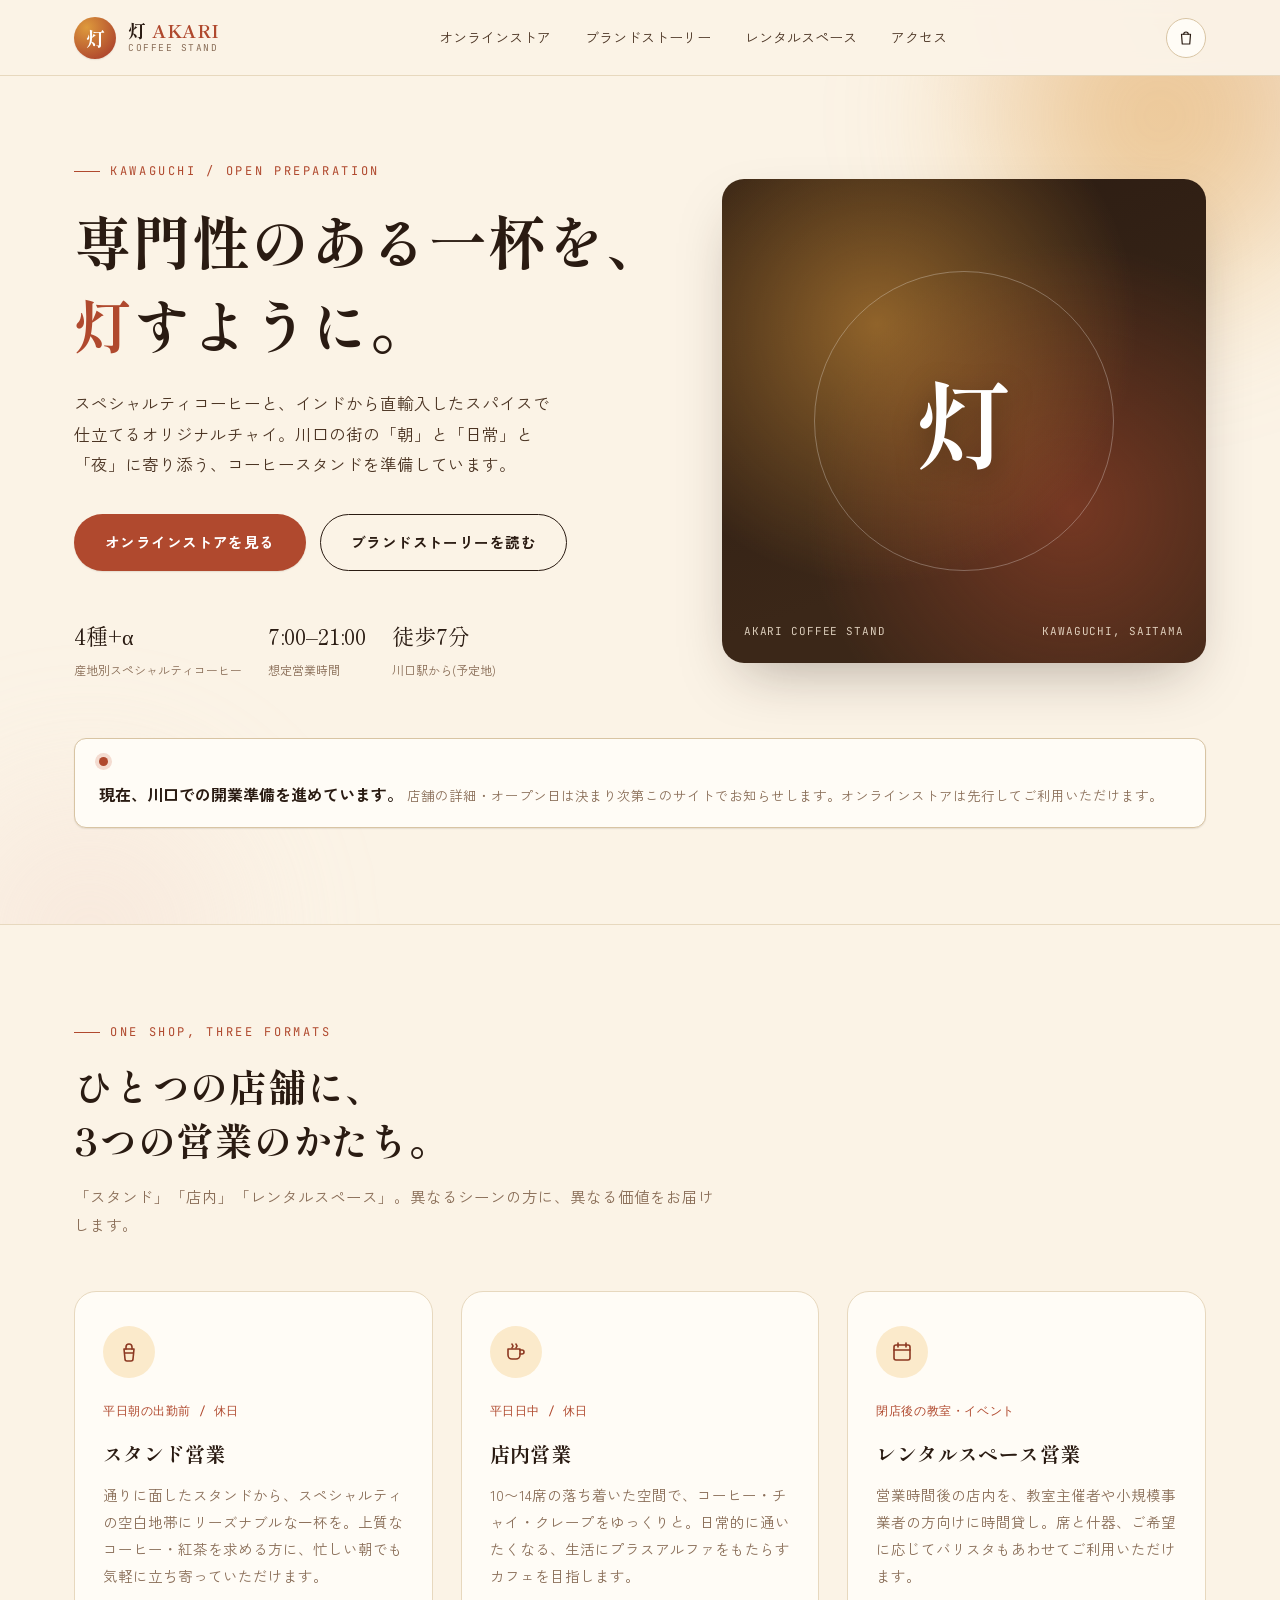
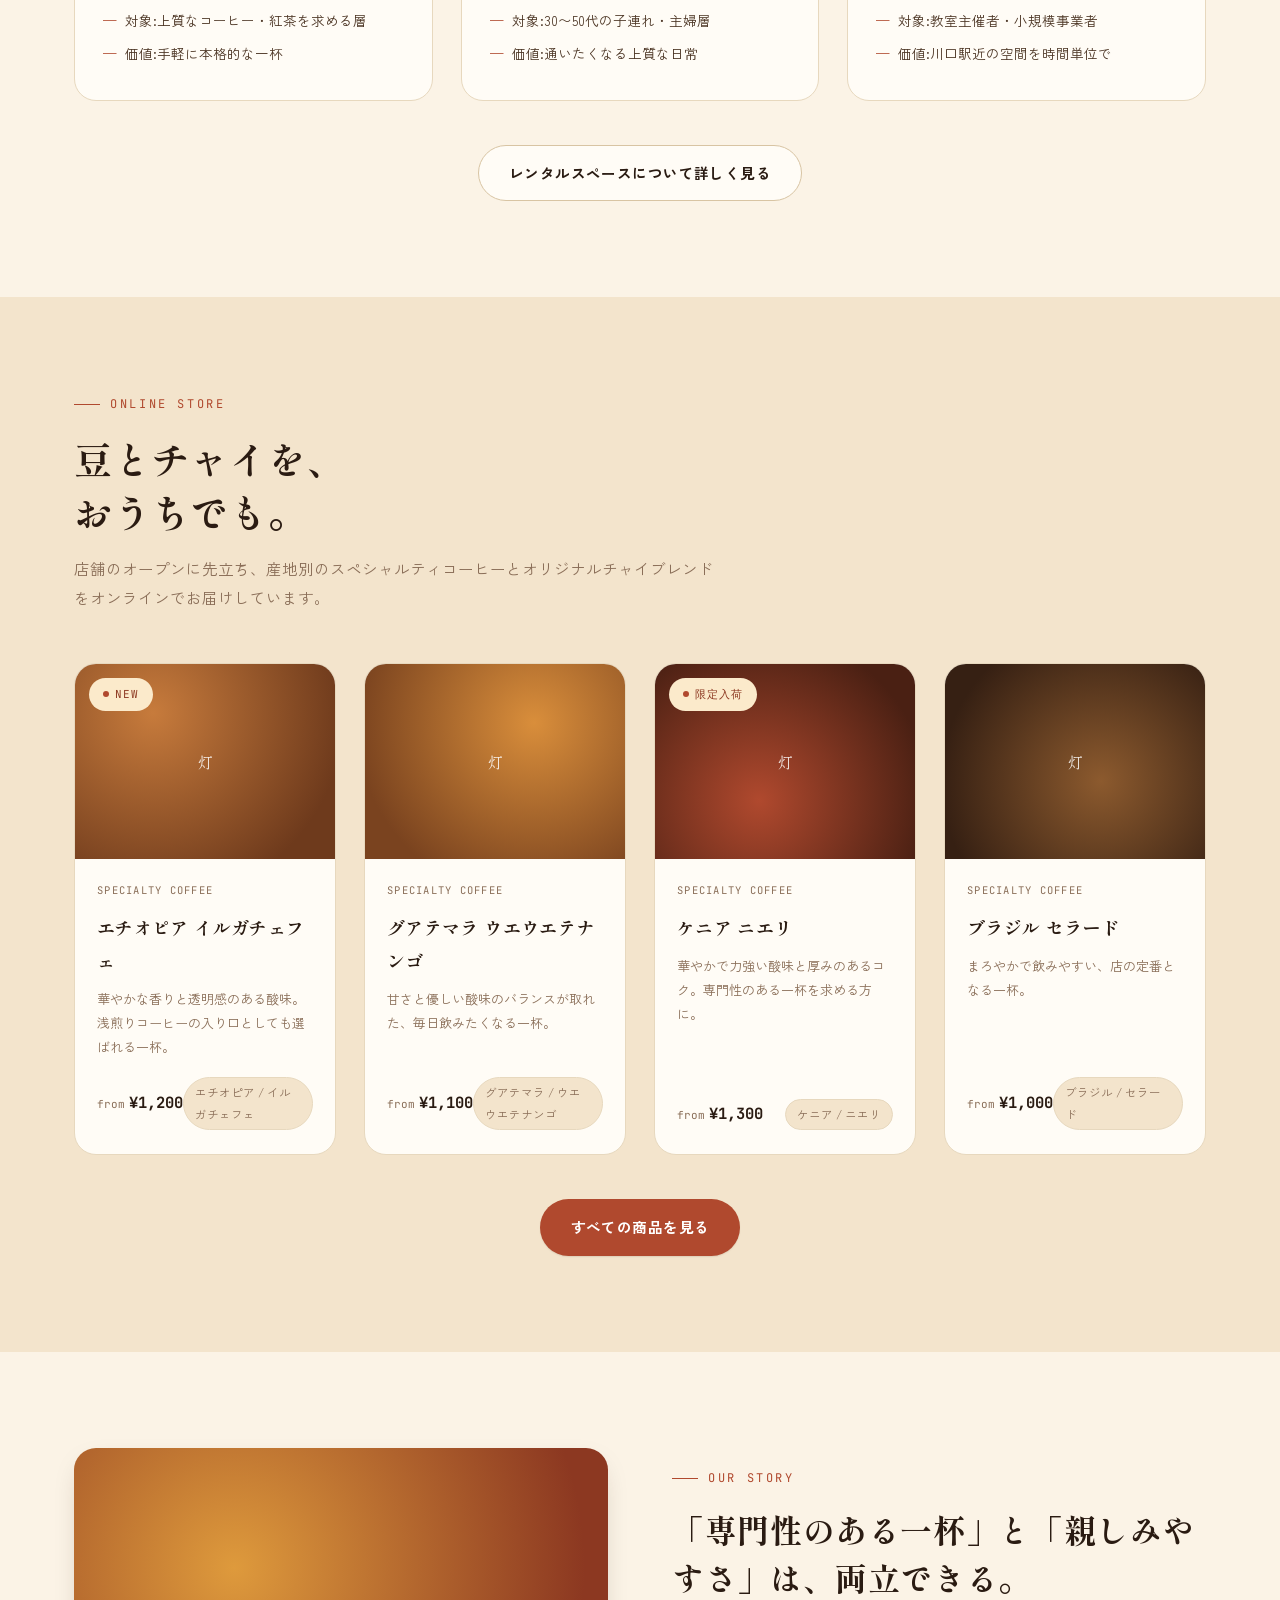
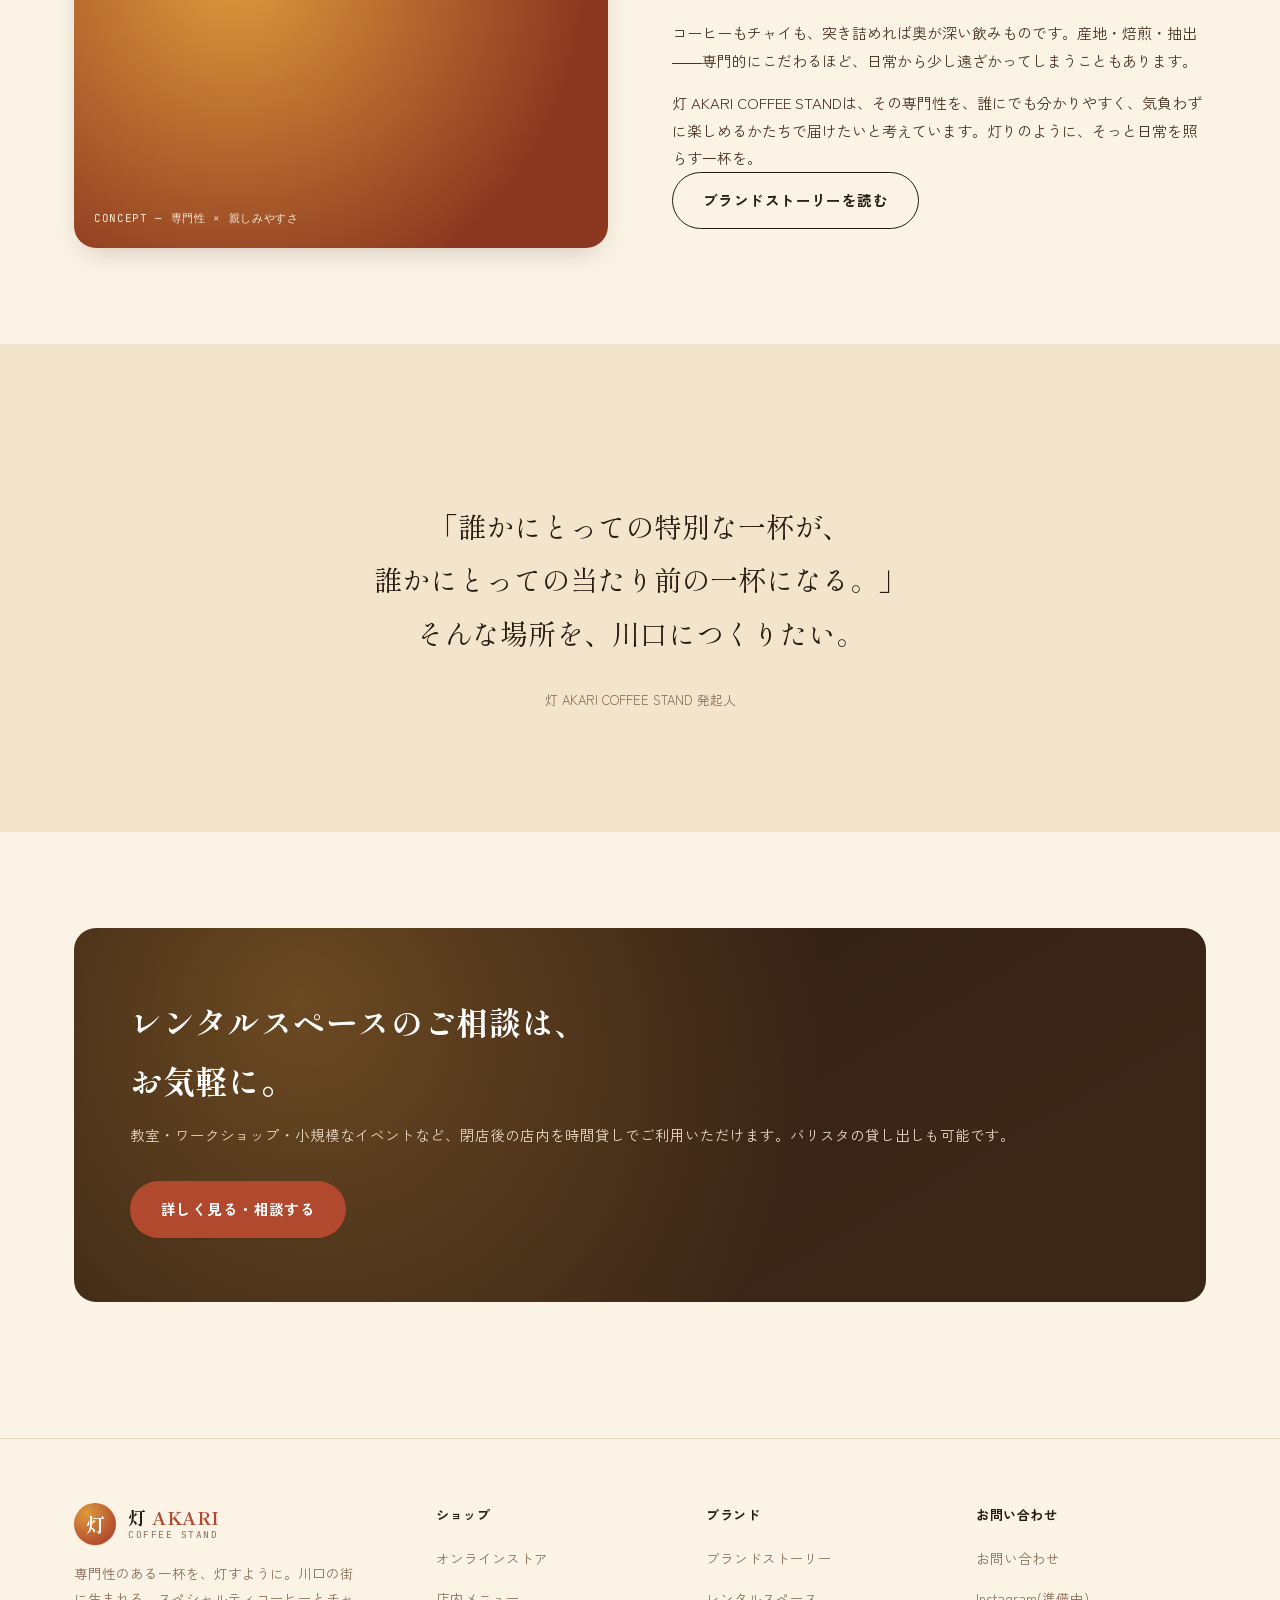
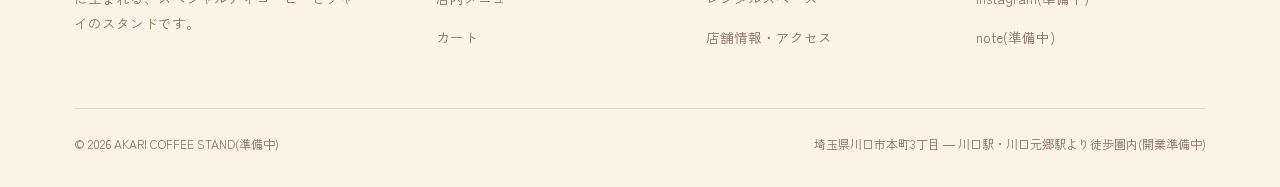
==== index.html @ fa73d48c "川口カフェ事業向けECサイト「灯 AKARI COFFEE STAND」を新規構築 既存の割り勘linkツールを置き換え、事業計画資料(専門性のある一杯×親しみやすさ、 スタンド/店内/レンタルスペー" ====
<!DOCTYPE html>
<html lang="ja">
<head>
<meta charset="UTF-8">
<meta name="viewport" content="width=device-width, initial-scale=1.0">
<meta name="theme-color" content="#B0492E">
<meta name="description" content="灯 AKARI COFFEE STAND ― 川口に生まれる、専門性のある一杯×親しみやすさ。スペシャルティコーヒーとインド直輸入のチャイを、スタンド・店内・レンタルスペースの3つのかたちでお届けします。">
<title>灯 AKARI COFFEE STAND ― 川口のスペシャルティコーヒー&チャイ</title>
<link rel="preconnect" href="https://fonts.googleapis.com">
<link rel="preconnect" href="https://fonts.gstatic.com" crossorigin>
<link href="https://fonts.googleapis.com/css2?family=Shippori+Mincho:wght@400;500;700;800&family=Zen+Kaku+Gothic+New:wght@400;500;700&family=JetBrains+Mono:wght@400;500;700&display=swap" rel="stylesheet">
<link rel="stylesheet" href="assets/styles.css">
</head>
<body>

<header class="site-header">
  <div class="wrap">
    <a href="index.html" class="brand">
      <div class="brand-mark">灯</div>
      <div class="brand-word">
        <span class="brand-name">灯 <span class="accent">AKARI</span></span>
        <span class="brand-sub">COFFEE STAND</span>
      </div>
    </a>
    <nav class="nav-desktop">
      <a href="products.html">オンラインストア</a>
      <a href="about.html">ブランドストーリー</a>
      <a href="space.html">レンタルスペース</a>
      <a href="access.html">アクセス</a>
    </nav>
    <div class="header-actions">
      <button type="button" class="icon-btn js-cart-open" aria-label="カートを開く">
        <svg viewBox="0 0 24 24" fill="none" stroke-width="1.6" stroke-linecap="round" stroke-linejoin="round"><path d="M6 7h12l-1 13H7L6 7Z"/><path d="M9 7a3 3 0 0 1 6 0"/></svg>
        <span class="cart-count is-zero">0</span>
      </button>
      <button type="button" class="icon-btn nav-toggle js-nav-open" aria-label="メニューを開く">
        <svg viewBox="0 0 24 24" fill="none" stroke-width="1.6" stroke-linecap="round"><path d="M4 7h16M4 12h16M4 17h16"/></svg>
      </button>
    </div>
  </div>
</header>

<div class="nav-mobile">
  <div class="nav-mobile-panel">
    <button type="button" class="nav-mobile-close js-nav-close" aria-label="閉じる">
      <svg viewBox="0 0 24 24" fill="none" stroke-width="1.6" stroke-linecap="round"><path d="M6 6l12 12M18 6L6 18"/></svg>
    </button>
    <a href="index.html">ホーム</a>
    <a href="products.html">オンラインストア</a>
    <a href="about.html">ブランドストーリー</a>
    <a href="space.html">レンタルスペース</a>
    <a href="access.html">店舗情報・アクセス</a>
    <a href="cart.html">カート</a>
  </div>
</div>

<main>

  <!-- ============ Hero ============ -->
  <section class="hero">
    <div class="hero-glow g1"></div>
    <div class="hero-glow g2"></div>
    <div class="wrap">
      <div class="hero-grid">
        <div>
          <span class="eyebrow">KAWAGUCHI / OPEN PREPARATION</span>
          <h1 class="hero-title">専門性のある一杯を、<br><span class="accent">灯</span>すように。</h1>
          <p class="hero-sub">スペシャルティコーヒーと、インドから直輸入したスパイスで仕立てるオリジナルチャイ。川口の街の「朝」と「日常」と「夜」に寄り添う、コーヒースタンドを準備しています。</p>
          <div class="hero-actions">
            <a href="products.html" class="btn btn-primary">オンラインストアを見る</a>
            <a href="about.html" class="btn btn-outline">ブランドストーリーを読む</a>
          </div>
          <div class="hero-meta">
            <div class="hero-meta-item">
              <span class="num">4種+α</span>
              <span class="label">産地別スペシャルティコーヒー</span>
            </div>
            <div class="hero-meta-item">
              <span class="num">7:00–21:00</span>
              <span class="label">想定営業時間</span>
            </div>
            <div class="hero-meta-item">
              <span class="num">徒歩7分</span>
              <span class="label">川口駅から(予定地)</span>
            </div>
          </div>
        </div>
        <div class="hero-art">
          <div class="hero-art-ring">
            <span class="hero-art-mark">灯</span>
          </div>
          <div class="hero-art-caption">
            <span>AKARI COFFEE STAND</span>
            <span>KAWAGUCHI, SAITAMA</span>
          </div>
        </div>
      </div>

      <div class="status-banner">
        <span class="dot"></span>
        <div>
          <strong>現在、川口での開業準備を進めています。</strong>
          <span class="muted">店舗の詳細・オープン日は決まり次第このサイトでお知らせします。オンラインストアは先行してご利用いただけます。</span>
        </div>
      </div>
    </div>
  </section>

  <!-- ============ 3 formats ============ -->
  <section class="section">
    <div class="wrap">
      <div class="section-head">
        <span class="eyebrow">ONE SHOP, THREE FORMATS</span>
        <h2>ひとつの店舗に、<br>3つの営業のかたち。</h2>
        <p class="lead">「スタンド」「店内」「レンタルスペース」。異なるシーンの方に、異なる価値をお届けします。</p>
      </div>

      <div class="grid grid-3">
        <div class="format-card">
          <div class="format-icon">
            <svg viewBox="0 0 24 24" fill="none" stroke-width="1.6" stroke-linecap="round" stroke-linejoin="round"><path d="M7 9h10l-1 10a2 2 0 0 1-2 2H10a2 2 0 0 1-2-2L7 9Z"/><path d="M9 9V7a3 3 0 0 1 6 0v2"/><path d="M8 13h8"/></svg>
          </div>
          <span class="format-time">平日朝の出勤前 / 休日</span>
          <h3>スタンド営業</h3>
          <p>通りに面したスタンドから、スペシャルティの空白地帯にリーズナブルな一杯を。上質なコーヒー・紅茶を求める方に、忙しい朝でも気軽に立ち寄っていただけます。</p>
          <ul class="format-list">
            <li>対象:上質なコーヒー・紅茶を求める層</li>
            <li>価値:手軽に本格的な一杯</li>
          </ul>
        </div>

        <div class="format-card">
          <div class="format-icon">
            <svg viewBox="0 0 24 24" fill="none" stroke-width="1.6" stroke-linecap="round" stroke-linejoin="round"><path d="M4 9h12v6a4 4 0 0 1-4 4H8a4 4 0 0 1-4-4V9Z"/><path d="M16 10h2a2 2 0 0 1 0 4h-2"/><path d="M8 4c0 1 1 1 1 2s-1 1-1 2"/><path d="M12 4c0 1 1 1 1 2s-1 1-1 2"/></svg>
          </div>
          <span class="format-time">平日日中 / 休日</span>
          <h3>店内営業</h3>
          <p>10〜14席の落ち着いた空間で、コーヒー・チャイ・クレープをゆっくりと。日常的に通いたくなる、生活にプラスアルファをもたらすカフェを目指します。</p>
          <ul class="format-list">
            <li>対象:30〜50代の子連れ・主婦層</li>
            <li>価値:通いたくなる上質な日常</li>
          </ul>
        </div>

        <div class="format-card">
          <div class="format-icon">
            <svg viewBox="0 0 24 24" fill="none" stroke-width="1.6" stroke-linecap="round" stroke-linejoin="round"><rect x="4" y="5" width="16" height="15" rx="2"/><path d="M4 10h16"/><path d="M8 3v4M16 3v4"/></svg>
          </div>
          <span class="format-time">閉店後の教室・イベント</span>
          <h3>レンタルスペース営業</h3>
          <p>営業時間後の店内を、教室主催者や小規模事業者の方向けに時間貸し。席と什器、ご希望に応じてバリスタもあわせてご利用いただけます。</p>
          <ul class="format-list">
            <li>対象:教室主催者・小規模事業者</li>
            <li>価値:川口駅近の空間を時間単位で</li>
          </ul>
        </div>
      </div>

      <div class="section-foot center">
        <a href="space.html" class="btn btn-ghost">レンタルスペースについて詳しく見る</a>
      </div>
    </div>
  </section>

  <!-- ============ Featured products ============ -->
  <section class="section section-alt">
    <div class="wrap">
      <div class="section-head">
        <span class="eyebrow">ONLINE STORE</span>
        <h2>豆とチャイを、<br>おうちでも。</h2>
        <p class="lead">店舗のオープンに先立ち、産地別のスペシャルティコーヒーとオリジナルチャイブレンドをオンラインでお届けしています。</p>
      </div>
      <div class="grid grid-4" id="homeFeatured"></div>
      <div class="section-foot center">
        <a href="products.html" class="btn btn-primary">すべての商品を見る</a>
      </div>
    </div>
  </section>

  <!-- ============ Brand story teaser ============ -->
  <section class="section">
    <div class="wrap">
      <div class="story-split">
        <div class="story-visual" style="background: radial-gradient(circle at 30% 30%, #DE9A3C, #8C3821 75%);">
          <span class="caption">CONCEPT — 専門性 × 親しみやすさ</span>
        </div>
        <div class="story-copy">
          <span class="eyebrow">OUR STORY</span>
          <h2>「専門性のある一杯」と「親しみやすさ」は、両立できる。</h2>
          <p>コーヒーもチャイも、突き詰めれば奥が深い飲みものです。産地・焙煎・抽出――専門的にこだわるほど、日常から少し遠ざかってしまうこともあります。</p>
          <p>灯 AKARI COFFEE STANDは、その専門性を、誰にでも分かりやすく、気負わずに楽しめるかたちで届けたいと考えています。灯りのように、そっと日常を照らす一杯を。</p>
          <div class="section-foot mt-0" style="margin-top:28px">
            <a href="about.html" class="btn btn-outline">ブランドストーリーを読む</a>
          </div>
        </div>
      </div>
    </div>
  </section>

  <!-- ============ Quote ============ -->
  <section class="section-tight section-alt">
    <div class="wrap">
      <div class="quote-block">
        <blockquote>「誰かにとっての特別な一杯が、<br>誰かにとっての当たり前の一杯になる。」<br>そんな場所を、川口につくりたい。</blockquote>
        <cite>灯 AKARI COFFEE STAND 発起人</cite>
      </div>
    </div>
  </section>

  <!-- ============ CTA band ============ -->
  <section class="section">
    <div class="wrap">
      <div class="cta-band">
        <div>
          <h2>レンタルスペースのご相談は、お気軽に。</h2>
          <p>教室・ワークショップ・小規模なイベントなど、閉店後の店内を時間貸しでご利用いただけます。バリスタの貸し出しも可能です。</p>
        </div>
        <a href="space.html" class="btn btn-primary">詳しく見る・相談する</a>
      </div>
    </div>
  </section>

</main>

<footer class="site-footer">
  <div class="wrap">
    <div class="footer-grid">
      <div class="footer-brand">
        <a href="index.html" class="brand">
          <div class="brand-mark">灯</div>
          <div class="brand-word">
            <span class="brand-name">灯 <span class="accent">AKARI</span></span>
            <span class="brand-sub">COFFEE STAND</span>
          </div>
        </a>
        <p>専門性のある一杯を、灯すように。川口の街に生まれる、スペシャルティコーヒーとチャイのスタンドです。</p>
      </div>
      <div class="footer-col">
        <h4>ショップ</h4>
        <ul>
          <li><a href="products.html">オンラインストア</a></li>
          <li><a href="products.html#menu">店内メニュー</a></li>
          <li><a href="cart.html">カート</a></li>
        </ul>
      </div>
      <div class="footer-col">
        <h4>ブランド</h4>
        <ul>
          <li><a href="about.html">ブランドストーリー</a></li>
          <li><a href="space.html">レンタルスペース</a></li>
          <li><a href="access.html">店舗情報・アクセス</a></li>
        </ul>
      </div>
      <div class="footer-col">
        <h4>お問い合わせ</h4>
        <ul>
          <li><a href="access.html#contact">お問い合わせ</a></li>
          <li><a href="#">Instagram(準備中)</a></li>
          <li><a href="#">note(準備中)</a></li>
        </ul>
      </div>
    </div>
    <div class="footer-bottom">
      <span>&copy; <span class="js-year"></span> AKARI COFFEE STAND(準備中)</span>
      <span>埼玉県川口市本町3丁目 ― 川口駅・川口元郷駅より徒歩圏内(開業準備中)</span>
    </div>
  </div>
</footer>

<div class="cart-drawer">
  <div class="cart-drawer-panel">
    <div class="cart-drawer-head">
      <h3>カート</h3>
      <button type="button" class="icon-btn js-cart-close" aria-label="閉じる">
        <svg viewBox="0 0 24 24" fill="none" stroke-width="1.6" stroke-linecap="round"><path d="M6 6l12 12M18 6L6 18"/></svg>
      </button>
    </div>
    <div class="cart-drawer-body" id="cartDrawerBody"></div>
    <div class="cart-drawer-foot" id="cartDrawerFoot" style="display:none">
      <div class="cart-subtotal"><span>小計</span><strong id="cartSubtotal">¥0</strong></div>
      <a href="cart.html" class="btn btn-primary btn-block">レジに進む</a>
      <p class="form-note" style="margin-top:12px;margin-bottom:0">送料・お支払い方法は実店舗オープンにあわせて確定します</p>
    </div>
  </div>
</div>

<script src="assets/data.js"></script>
<script src="assets/app.js"></script>
<script>
  document.getElementById('homeFeatured').innerHTML =
    AKARI.DATA.products.slice(0, 4).map(AKARI.productCardHTML).join('');
</script>

</body>
</html>
---- assets/styles.css ----
/* ==========================================================================
   灯 AKARI COFFEE STAND ― Design System
   専門性のある一杯 × 親しみやすさ
   Mincho(専門性) + Gothic(親しみやすさ) のフォント対比を軸にした
   ブランド/EC 共通スタイルシート
   ========================================================================== */

:root{
  /* ---- color: warm coffee-stand palette ---- */
  --cream:        #FBF3E6;
  --cream-deep:   #F3E4CC;
  --paper:        #FFFCF6;
  --coffee-900:   #2A1B12;
  --coffee-700:   #4B3423;
  --coffee-500:   #8A6E58;
  --coffee-300:   #C9B49C;
  --line:         #E7D8BE;
  --line-strong:  #D8C4A3;
  --brick:        #B0492E;
  --brick-dark:   #8C3821;
  --brick-tint:   #F4DCD1;
  --amber:        #DE9A3C;
  --amber-tint:   #FBEACB;
  --sage:         #6E7C4C;
  --sage-tint:    #E7ECD9;
  --danger:       #B0492E;

  --shadow-sm: 0 1px 2px rgba(42,27,18,.06), 0 1px 1px rgba(42,27,18,.04);
  --shadow-md: 0 10px 30px -12px rgba(42,27,18,.28);
  --shadow-lg: 0 24px 60px -20px rgba(42,27,18,.35);

  --radius-sm: 6px;
  --radius-md: 12px;
  --radius-lg: 22px;
  --radius-pill: 999px;

  --font-serif: "Shippori Mincho", serif;
  --font-sans:  "Zen Kaku Gothic New", sans-serif;
  --font-mono:  "JetBrains Mono", monospace;

  --header-h: 76px;
  --wrap: 1180px;
}

*, *::before, *::after{ box-sizing: border-box; }
html{ scroll-behavior: smooth; }
body{
  margin:0;
  background: var(--cream);
  color: var(--coffee-700);
  font-family: var(--font-sans);
  font-size: 16px;
  line-height: 1.85;
  -webkit-font-smoothing: antialiased;
  text-rendering: optimizeLegibility;
}
img{ max-width:100%; display:block; }
a{ color: inherit; text-decoration: none; }
ul{ margin:0; padding:0; list-style:none; }
button{ font-family: inherit; }
h1,h2,h3,h4{
  font-family: var(--font-serif);
  color: var(--coffee-900);
  margin: 0;
  font-weight: 700;
  letter-spacing: .02em;
}
p{ margin:0; }

.wrap{
  max-width: var(--wrap);
  margin: 0 auto;
  padding: 0 24px;
}

/* ---- background texture: subtle warm grain + wood-line rhythm ---- */
body{
  background-image:
    radial-gradient(ellipse 900px 500px at 12% -10%, rgba(222,154,60,.14), transparent 60%),
    radial-gradient(ellipse 700px 500px at 100% 0%, rgba(176,73,46,.10), transparent 55%);
  background-repeat: no-repeat;
}

/* ==========================================================================
   Header
   ========================================================================== */
.site-header{
  position: sticky; top:0; z-index: 100;
  height: var(--header-h);
  display:flex; align-items:center;
  background: rgba(251,243,230,.88);
  backdrop-filter: blur(10px) saturate(1.1);
  border-bottom: 1px solid var(--line);
}
.site-header .wrap{
  display:flex; align-items:center; justify-content:space-between;
  width:100%;
}
.brand{
  display:flex; align-items:center; gap:12px;
}
.brand-mark{
  width:42px; height:42px; border-radius:50%;
  background: radial-gradient(circle at 30% 25%, var(--amber), var(--brick) 78%);
  color:#fff; font-family: var(--font-serif); font-weight:700;
  display:flex; align-items:center; justify-content:center;
  font-size:19px; box-shadow: var(--shadow-sm);
  flex-shrink:0;
}
.brand-word{ display:flex; flex-direction:column; line-height:1.1; }
.brand-name{
  font-family: var(--font-serif); font-weight:700; font-size:18px; color: var(--coffee-900);
  letter-spacing:.03em;
}
.brand-name .accent{ color: var(--brick); }
.brand-sub{
  font-family: var(--font-mono); font-size:9.5px; letter-spacing:.16em;
  color: var(--coffee-500); text-transform:uppercase; margin-top:2px;
}

.nav-desktop{
  display:flex; align-items:center; gap:34px;
}
.nav-desktop a{
  font-size:14px; color: var(--coffee-700); position:relative; padding:6px 0;
  transition: color .2s ease;
}
.nav-desktop a:hover{ color: var(--brick); }
.nav-desktop a.is-active{ color: var(--brick-dark); font-weight:700; }

.header-actions{ display:flex; align-items:center; gap:10px; }
.icon-btn{
  width:40px; height:40px; border-radius:50%;
  border:1px solid var(--line-strong); background: var(--paper);
  display:flex; align-items:center; justify-content:center;
  cursor:pointer; position:relative; transition: border-color .2s, background .2s;
}
.icon-btn:hover{ border-color: var(--brick); background:#fff; }
.icon-btn svg{ width:18px; height:18px; stroke: var(--coffee-900); }
.cart-count{
  position:absolute; top:-6px; right:-6px;
  min-width:18px; height:18px; padding:0 4px;
  border-radius:999px; background: var(--brick); color:#fff;
  font-family: var(--font-mono); font-size:10px; font-weight:700;
  display:flex; align-items:center; justify-content:center;
  border:2px solid var(--cream);
}
.cart-count.is-zero{ display:none; }

.nav-toggle{ display:none; }

/* mobile nav sheet */
.nav-mobile{
  position: fixed; inset:0; z-index: 200;
  background: rgba(42,27,18,.42);
  opacity:0; pointer-events:none; transition: opacity .25s ease;
}
.nav-mobile.is-open{ opacity:1; pointer-events:auto; }
.nav-mobile-panel{
  position:absolute; top:0; right:0; height:100%; width:min(320px,86vw);
  background: var(--cream); padding:22px 24px; box-shadow: var(--shadow-lg);
  transform: translateX(12px); transition: transform .25s ease;
  display:flex; flex-direction:column; gap:4px;
}
.nav-mobile.is-open .nav-mobile-panel{ transform: translateX(0); }
.nav-mobile-close{
  align-self:flex-end; width:36px; height:36px; border-radius:50%;
  border:1px solid var(--line-strong); background:var(--paper);
  display:flex; align-items:center; justify-content:center; margin-bottom:14px;
}
.nav-mobile a{
  padding:14px 4px; font-size:16px; border-bottom:1px solid var(--line);
  font-family: var(--font-serif);
}

/* ==========================================================================
   Buttons / Badges
   ========================================================================== */
.btn{
  display:inline-flex; align-items:center; justify-content:center; gap:8px;
  padding:14px 30px; border-radius: var(--radius-pill);
  font-size:14.5px; font-weight:700; letter-spacing:.03em;
  cursor:pointer; border:1px solid transparent; white-space:nowrap;
  transition: transform .18s ease, box-shadow .18s ease, background .18s ease, border-color .18s ease, color .18s ease;
}
.btn:active{ transform: translateY(1px); }
.btn-primary{ background: var(--brick); color:#fff; box-shadow: var(--shadow-sm); }
.btn-primary:hover{ background: var(--brick-dark); box-shadow: var(--shadow-md); }
.btn-outline{ background: transparent; border-color: var(--coffee-900); color: var(--coffee-900); }
.btn-outline:hover{ background: var(--coffee-900); color:#fff; }
.btn-ghost{ background: var(--paper); border-color: var(--line-strong); color: var(--coffee-900); }
.btn-ghost:hover{ border-color: var(--brick); color: var(--brick); }
.btn-block{ width:100%; }
.btn-sm{ padding:10px 20px; font-size:13px; }
.btn[disabled]{ opacity:.45; cursor:not-allowed; }

.badge{
  display:inline-flex; align-items:center; gap:6px;
  padding:6px 14px; border-radius: var(--radius-pill);
  font-family: var(--font-mono); font-size:11px; letter-spacing:.08em;
  background: var(--amber-tint); color: var(--brick-dark); text-transform:uppercase;
}
.badge-dot{ width:6px; height:6px; border-radius:50%; background: var(--brick); }
.badge-sage{ background: var(--sage-tint); color: var(--sage); }
.badge-outline{ background:transparent; border:1px solid var(--line-strong); color:var(--coffee-500); }

.tag{
  display:inline-block; padding:4px 11px; border-radius:var(--radius-pill);
  font-size:11.5px; background: var(--cream-deep); color: var(--coffee-500);
  border:1px solid var(--line);
}

/* ==========================================================================
   Layout helpers
   ========================================================================== */
.section{ padding: 96px 0; }
.section-tight{ padding: 64px 0; }
.section-alt{ background: var(--cream-deep); }
.eyebrow{
  font-family: var(--font-mono); font-size:12px; letter-spacing:.22em;
  text-transform:uppercase; color: var(--brick); display:flex; align-items:center; gap:10px;
  margin-bottom:16px;
}
.eyebrow::before{ content:""; width:26px; height:1px; background: var(--brick); }
.section-head{ max-width:640px; margin-bottom:52px; }
.section-head h2{ font-size: clamp(26px,3.4vw,38px); line-height:1.4; }
.section-head .lead{ margin-top:16px; color: var(--coffee-500); font-size:15.5px; }
.section-foot{ margin-top:44px; }

.grid{ display:grid; gap:28px; }
.grid-3{ grid-template-columns: repeat(3,1fr); }
.grid-4{ grid-template-columns: repeat(4,1fr); }
.grid-2{ grid-template-columns: repeat(2,1fr); }

/* ==========================================================================
   Hero
   ========================================================================== */
.hero{
  position:relative; overflow:hidden;
  padding: 84px 0 96px;
  border-bottom:1px solid var(--line);
}
.hero-glow{
  position:absolute; z-index:0; border-radius:50%;
  filter: blur(60px); opacity:.55; pointer-events:none;
}
.hero-glow.g1{ width:520px;height:520px; top:-220px; right:-140px; background: radial-gradient(circle, var(--amber), transparent 70%); }
.hero-glow.g2{ width:420px;height:420px; bottom:-220px; left:-120px; background: radial-gradient(circle, var(--brick-tint), transparent 70%); }
.hero .wrap{ position:relative; z-index:1; }
.hero-grid{ display:grid; grid-template-columns: 1.1fr .9fr; gap:56px; align-items:center; }
.hero-title{ font-size: clamp(34px,5vw,58px); line-height:1.45; }
.hero-title .accent{ color: var(--brick); }
.hero-sub{ margin-top:22px; font-size:16.5px; color: var(--coffee-700); max-width:480px; }
.hero-actions{ display:flex; gap:14px; margin-top:34px; flex-wrap:wrap; }
.hero-meta{ display:flex; gap:26px; margin-top:44px; flex-wrap:wrap; }
.hero-meta-item{ display:flex; flex-direction:column; gap:4px; }
.hero-meta-item .num{ font-family: var(--font-serif); font-size:22px; color: var(--coffee-900); }
.hero-meta-item .label{ font-size:12px; color: var(--coffee-500); }

.hero-art{
  position:relative; aspect-ratio: 1/1; border-radius: var(--radius-lg);
  background:
    radial-gradient(circle at 32% 30%, rgba(222,154,60,.55), transparent 55%),
    radial-gradient(circle at 72% 68%, rgba(176,73,46,.5), transparent 55%),
    linear-gradient(160deg, var(--coffee-900), #3B2718 70%);
  box-shadow: var(--shadow-lg);
  display:flex; align-items:center; justify-content:center;
  overflow:hidden;
}
.hero-art-ring{
  width:62%; aspect-ratio:1/1; border-radius:50%;
  border:1px solid rgba(255,255,255,.28);
  display:flex; align-items:center; justify-content:center;
}
.hero-art-mark{
  font-family: var(--font-serif); color:#fff; font-size:96px; font-weight:700;
  text-shadow: 0 8px 30px rgba(0,0,0,.35);
}
.hero-art-caption{
  position:absolute; bottom:22px; left:22px; right:22px;
  color:#F6E9D6; font-family: var(--font-mono); font-size:11px; letter-spacing:.08em;
  display:flex; justify-content:space-between; opacity:.85;
}

.status-banner{
  margin-top:56px; padding:18px 24px; border-radius: var(--radius-md);
  background: var(--paper); border:1px solid var(--line-strong);
  display:flex; align-items:center; gap:14px; flex-wrap:wrap;
  box-shadow: var(--shadow-sm);
}
.status-banner .dot{ width:9px;height:9px;border-radius:50%; background:var(--brick); flex-shrink:0;
  box-shadow:0 0 0 4px var(--brick-tint); }
.status-banner strong{ color: var(--coffee-900); }
.status-banner span.muted{ color: var(--coffee-500); font-size:13.5px; }

/* ==========================================================================
   Cards: format / story / value
   ========================================================================== */
.format-card{
  background: var(--paper); border:1px solid var(--line);
  border-radius: var(--radius-lg); padding:34px 28px;
  transition: box-shadow .2s ease, transform .2s ease, border-color .2s;
}
.format-card:hover{ box-shadow: var(--shadow-md); transform: translateY(-4px); border-color: var(--line-strong); }
.format-icon{
  width:52px; height:52px; border-radius:50%;
  background: var(--amber-tint); display:flex; align-items:center; justify-content:center;
  margin-bottom:22px;
}
.format-icon svg{ width:24px; height:24px; stroke: var(--brick-dark); }
.format-card h3{ font-size:20px; margin-bottom:10px; }
.format-card .format-time{ font-family: var(--font-mono); font-size:11.5px; color: var(--brick); letter-spacing:.05em; margin-bottom:14px; display:block; }
.format-card p{ color: var(--coffee-500); font-size:14.5px; }
.format-card .format-list{ margin-top:18px; display:flex; flex-direction:column; gap:8px; }
.format-card .format-list li{ font-size:13.5px; color: var(--coffee-700); display:flex; gap:8px; }
.format-card .format-list li::before{ content:"—"; color: var(--brick); flex-shrink:0; }

.value-card{ display:flex; gap:20px; }
.value-num{
  font-family: var(--font-serif); font-size:15px; color: var(--brick);
  width:44px; height:44px; border-radius:50%; border:1px solid var(--brick-tint);
  display:flex; align-items:center; justify-content:center; flex-shrink:0;
}
.value-card h3{ font-size:18px; margin-bottom:8px; }
.value-card p{ color: var(--coffee-500); font-size:14.5px; }

/* ==========================================================================
   Product cards / grid
   ========================================================================== */
.filter-bar{
  display:flex; gap:10px; flex-wrap:wrap; margin-bottom:36px;
}
.filter-btn{
  padding:10px 20px; border-radius: var(--radius-pill); border:1px solid var(--line-strong);
  background: var(--paper); font-size:13.5px; color: var(--coffee-700); cursor:pointer;
  transition: all .18s ease;
}
.filter-btn.is-active{ background: var(--coffee-900); border-color: var(--coffee-900); color:#fff; }
.filter-btn:hover:not(.is-active){ border-color: var(--brick); color: var(--brick); }

.product-card{
  background: var(--paper); border:1px solid var(--line); border-radius: var(--radius-lg);
  overflow:hidden; display:flex; flex-direction:column;
  transition: box-shadow .2s ease, transform .2s ease;
}
.product-card:hover{ box-shadow: var(--shadow-md); transform: translateY(-4px); }
.product-card-media{
  aspect-ratio: 4/3; position:relative; overflow:hidden;
  display:flex; align-items:center; justify-content:center;
}
.product-card-media .pc-mark{ font-family: var(--font-serif); font-size:15px; color:#fff; opacity:.9; }
.product-card-media .pc-badge{
  position:absolute; top:14px; left:14px;
}
.product-card-body{ padding:22px 22px 24px; display:flex; flex-direction:column; gap:10px; flex:1; }
.product-card-cat{ font-family: var(--font-mono); font-size:10.5px; letter-spacing:.12em; color: var(--coffee-500); text-transform:uppercase; }
.product-card-name{ font-size:18px; }
.product-card-note{ font-size:13px; color: var(--coffee-500); flex:1; }
.product-card-foot{ display:flex; align-items:center; justify-content:space-between; margin-top:8px; }
.price{ font-family: var(--font-mono); font-weight:700; color: var(--coffee-900); font-size:15.5px; }
.price .from{ font-size:11px; color: var(--coffee-500); font-weight:400; margin-right:4px; }

/* palette rotation for media backgrounds (no photography yet) */
.pc-media-1{ background: radial-gradient(circle at 30% 25%, #C77B3C, #6E3A1C 82%); }
.pc-media-2{ background: radial-gradient(circle at 65% 30%, #D98E3B, #7A431F 82%); }
.pc-media-3{ background: radial-gradient(circle at 40% 70%, #B0492E, #4A2013 82%); }
.pc-media-4{ background: radial-gradient(circle at 60% 60%, #8C5A2E, #362013 82%); }
.pc-media-5{ background: radial-gradient(circle at 35% 35%, #6E7C4C, #2E3420 82%); }
.pc-media-6{ background: radial-gradient(circle at 55% 40%, #A8632E, #402614 82%); }

/* ==========================================================================
   Menu list (in-store, non purchasable)
   ========================================================================== */
.menu-list{ display:flex; flex-direction:column; }
.menu-row{
  display:flex; justify-content:space-between; align-items:baseline; gap:16px;
  padding:20px 0; border-bottom:1px dashed var(--line-strong);
}
.menu-row:first-child{ padding-top:0; }
.menu-row-name{ font-size:16.5px; color: var(--coffee-900); }
.menu-row-note{ display:block; margin-top:4px; font-size:13px; color: var(--coffee-500); font-family: var(--font-sans); }
.menu-row-price{ font-family: var(--font-mono); font-size:14px; color: var(--coffee-700); white-space:nowrap; }
.menu-group-title{ margin: 46px 0 6px; font-size:14px; letter-spacing:.06em; }
.menu-group-title:first-child{ margin-top:0; }

/* ==========================================================================
   Product detail
   ========================================================================== */
.pd-grid{ display:grid; grid-template-columns: .95fr 1.05fr; gap:64px; align-items:start; }
.pd-media{
  aspect-ratio: 1/1; border-radius: var(--radius-lg); position:sticky; top:calc(var(--header-h) + 24px);
  display:flex; align-items:center; justify-content:center; box-shadow: var(--shadow-lg);
}
.pd-media .pc-mark{ font-family: var(--font-serif); font-size:22px; color:#fff; }
.pd-breadcrumb{ font-size:13px; color: var(--coffee-500); margin-bottom:18px; }
.pd-breadcrumb a:hover{ color: var(--brick); }
.pd-title{ font-size: clamp(26px,3vw,34px); line-height:1.4; }
.pd-note{ margin-top:14px; color: var(--coffee-500); font-size:15px; }
.pd-price{ font-family: var(--font-mono); font-size:24px; margin-top:22px; color: var(--coffee-900); font-weight:700; }
.pd-tags{ display:flex; gap:8px; margin-top:16px; flex-wrap:wrap; }

.option-group{ margin-top:30px; }
.option-label{ font-size:13px; font-weight:700; color: var(--coffee-900); margin-bottom:10px; display:block; }
.option-row{ display:flex; gap:10px; flex-wrap:wrap; }
.option-chip{
  padding:11px 18px; border-radius: var(--radius-pill); border:1px solid var(--line-strong);
  background: var(--paper); font-size:13.5px; cursor:pointer; transition: all .15s;
}
.option-chip.is-active{ border-color: var(--coffee-900); background: var(--coffee-900); color:#fff; }

.qty-row{ display:flex; align-items:center; gap:16px; margin-top:28px; }
.qty-control{ display:flex; align-items:center; border:1px solid var(--line-strong); border-radius: var(--radius-pill); overflow:hidden; }
.qty-control button{ width:38px; height:38px; background: var(--paper); border:none; cursor:pointer; font-size:16px; color: var(--coffee-900); }
.qty-control button:hover{ background: var(--cream-deep); }
.qty-control input{
  width:42px; text-align:center; border:none; background:transparent; font-family: var(--font-mono); font-size:14px;
}
.pd-actions{ display:flex; gap:12px; margin-top:30px; }
.pd-add-note{ margin-top:14px; font-size:12.5px; color: var(--sage); display:none; }
.pd-add-note.show{ display:block; }

.pd-detail-block{ margin-top:52px; border-top:1px solid var(--line); padding-top:32px; }
.pd-detail-block h3{ font-size:15px; margin-bottom:14px; }
.notes-grid{ display:grid; grid-template-columns: repeat(3,1fr); gap:16px; margin-top:8px; }
.notes-grid .note-item{ background: var(--cream-deep); border-radius: var(--radius-md); padding:16px; text-align:center; }
.notes-grid .note-item .n-label{ font-size:11px; color: var(--coffee-500); font-family: var(--font-mono); }
.notes-grid .note-item .n-val{ margin-top:6px; font-family: var(--font-serif); font-size:15px; color: var(--coffee-900); }

/* related products */
.related-strip{ display:flex; gap:20px; overflow-x:auto; padding-bottom:8px; }
.related-strip .product-card{ min-width:240px; }

/* ==========================================================================
   Cart drawer
   ========================================================================== */
.cart-drawer{
  position: fixed; inset:0; z-index: 300;
  background: rgba(42,27,18,.42); opacity:0; pointer-events:none; transition: opacity .25s ease;
}
.cart-drawer.is-open{ opacity:1; pointer-events:auto; }
.cart-drawer-panel{
  position:absolute; top:0; right:0; height:100%; width:min(420px,92vw);
  background: var(--cream); box-shadow: var(--shadow-lg);
  transform: translateX(16px); transition: transform .25s ease;
  display:flex; flex-direction:column;
}
.cart-drawer.is-open .cart-drawer-panel{ transform: translateX(0); }
.cart-drawer-head{
  display:flex; align-items:center; justify-content:space-between;
  padding:22px 24px; border-bottom:1px solid var(--line);
}
.cart-drawer-head h3{ font-size:18px; }
.cart-drawer-body{ flex:1; overflow-y:auto; padding:18px 24px; }
.cart-drawer-empty{ text-align:center; padding:60px 10px; color: var(--coffee-500); font-size:14px; }
.cart-line{ display:flex; gap:14px; padding:16px 0; border-bottom:1px solid var(--line); }
.cart-line-media{ width:64px; height:64px; border-radius: var(--radius-sm); flex-shrink:0; }
.cart-line-info{ flex:1; min-width:0; }
.cart-line-name{ font-size:14.5px; color: var(--coffee-900); }
.cart-line-variant{ font-size:12px; color: var(--coffee-500); margin-top:3px; }
.cart-line-foot{ display:flex; align-items:center; justify-content:space-between; margin-top:10px; }
.cart-line-remove{ font-size:12px; color: var(--brick); cursor:pointer; background:none; border:none; padding:0; }
.cart-drawer-foot{ padding:20px 24px 26px; border-top:1px solid var(--line); }
.cart-subtotal{ display:flex; justify-content:space-between; font-size:15px; margin-bottom:16px; }
.cart-subtotal strong{ font-family: var(--font-mono); font-size:18px; }

/* ==========================================================================
   Forms
   ========================================================================== */
.form-field{ margin-bottom:20px; }
.form-field label{ display:block; font-size:13px; font-weight:700; color: var(--coffee-900); margin-bottom:8px; }
.form-field .optional{ font-weight:400; color: var(--coffee-500); margin-left:6px; }
.form-field input, .form-field select, .form-field textarea{
  width:100%; padding:14px 16px; border-radius: var(--radius-sm); border:1px solid var(--line-strong);
  background: var(--paper); font-family: var(--font-sans); font-size:14.5px; color: var(--coffee-900);
}
.form-field input:focus, .form-field select:focus, .form-field textarea:focus{
  outline:none; border-color: var(--brick); box-shadow: 0 0 0 3px var(--brick-tint);
}
.form-row-2{ display:grid; grid-template-columns:1fr 1fr; gap:16px; }
.form-note{ font-size:12.5px; color: var(--coffee-500); margin-top:-8px; margin-bottom:20px; }

/* ==========================================================================
   Story / About page specifics
   ========================================================================== */
.story-split{ display:grid; grid-template-columns: 1fr 1fr; gap:64px; align-items:center; }
.story-split.reverse .story-visual{ order:2; }
.story-visual{
  aspect-ratio: 4/3; border-radius: var(--radius-lg); box-shadow: var(--shadow-md);
  display:flex; align-items:center; justify-content:center; position:relative; overflow:hidden;
}
.story-visual .caption{
  position:absolute; bottom:20px; left:20px; color:#F6E9D6; font-family: var(--font-mono); font-size:11px; letter-spacing:.06em;
}
.story-copy h2{ font-size: clamp(24px,3vw,32px); line-height:1.5; margin-bottom:18px; }
.story-copy p + p{ margin-top:14px; }
.story-copy p{ color: var(--coffee-700); font-size:15px; }

.pillars{ display:grid; grid-template-columns: repeat(3,1fr); gap:28px; margin-top:16px; }
.pillar{ text-align:center; padding:36px 24px; background: var(--paper); border-radius: var(--radius-lg); border:1px solid var(--line); }
.pillar-mark{ font-family: var(--font-serif); font-size:30px; color: var(--brick); margin-bottom:16px; }
.pillar h3{ font-size:17px; margin-bottom:10px; }
.pillar p{ font-size:13.5px; color: var(--coffee-500); }

.quote-block{
  margin: 8px auto 0; max-width:720px; text-align:center; padding: 56px 20px;
}
.quote-block blockquote{
  font-family: var(--font-serif); font-size: clamp(20px,2.6vw,28px); line-height:1.9; color: var(--coffee-900);
}
.quote-block cite{ display:block; margin-top:22px; font-style:normal; font-size:13px; color: var(--coffee-500); }

.timeline{ display:flex; flex-direction:column; }
.timeline-row{ display:grid; grid-template-columns: 120px 1fr; gap:24px; padding:22px 0; border-top:1px solid var(--line); }
.timeline-row:last-child{ border-bottom:1px solid var(--line); }
.timeline-time{ font-family: var(--font-mono); font-size:12px; color: var(--brick); padding-top:2px; }
.timeline-body h4{ font-size:15.5px; margin-bottom:6px; }
.timeline-body p{ font-size:13.5px; color: var(--coffee-500); }

/* ==========================================================================
   Access / contact
   ========================================================================== */
.info-list{ display:flex; flex-direction:column; }
.info-row{ display:grid; grid-template-columns: 120px 1fr; gap:20px; padding:18px 0; border-bottom:1px solid var(--line); }
.info-row dt{ font-size:12.5px; color: var(--coffee-500); font-family: var(--font-mono); padding-top:2px; }
.info-row dd{ margin:0; font-size:15px; color: var(--coffee-900); }
.map-frame{
  aspect-ratio: 16/9; border-radius: var(--radius-lg); overflow:hidden; box-shadow: var(--shadow-md);
  display:flex; align-items:center; justify-content:center; position:relative;
  background:
    repeating-linear-gradient(0deg, rgba(75,52,35,.05) 0 1px, transparent 1px 42px),
    repeating-linear-gradient(90deg, rgba(75,52,35,.05) 0 1px, transparent 1px 42px),
    var(--cream-deep);
}
.map-pin{
  width:52px; height:52px; border-radius:50% 50% 50% 0; transform: rotate(-45deg);
  background: var(--brick); display:flex; align-items:center; justify-content:center; box-shadow: var(--shadow-md);
}
.map-pin svg{ transform: rotate(45deg); width:22px; height:22px; stroke:#fff; }
.map-note{ position:absolute; bottom:18px; left:18px; background: var(--paper); padding:10px 16px; border-radius: var(--radius-pill); font-size:12.5px; border:1px solid var(--line-strong); }

/* ==========================================================================
   CTA band
   ========================================================================== */
.cta-band{
  border-radius: var(--radius-lg); padding: 64px 56px; position:relative; overflow:hidden;
  background: radial-gradient(circle at 20% 20%, rgba(222,154,60,.35), transparent 55%), linear-gradient(150deg, var(--coffee-900), #3B2718 75%);
  color:#fff; display:flex; align-items:center; justify-content:space-between; gap:32px; flex-wrap:wrap;
}
.cta-band h2{ color:#fff; font-size: clamp(24px,3vw,32px); max-width:480px; }
.cta-band p{ color:#E8D8C4; margin-top:12px; font-size:14.5px; }

/* ==========================================================================
   Footer
   ========================================================================== */
.site-footer{ border-top:1px solid var(--line); padding: 64px 0 32px; margin-top:40px; }
.footer-grid{ display:grid; grid-template-columns: 1.4fr 1fr 1fr 1fr; gap:40px; }
.footer-brand p{ margin-top:16px; font-size:13.5px; color: var(--coffee-500); max-width:280px; }
.footer-col h4{ font-family: var(--font-sans); font-size:13px; color: var(--coffee-900); margin-bottom:16px; letter-spacing:.04em; }
.footer-col ul{ display:flex; flex-direction:column; gap:10px; }
.footer-col a{ font-size:13.5px; color: var(--coffee-500); }
.footer-col a:hover{ color: var(--brick); }
.footer-bottom{
  margin-top:56px; padding-top:24px; border-top:1px solid var(--line);
  display:flex; justify-content:space-between; flex-wrap:wrap; gap:12px;
  font-size:12px; color: var(--coffee-500);
}

/* ==========================================================================
   Toast
   ========================================================================== */
.toast{
  position: fixed; left:50%; bottom:28px; transform: translateX(-50%) translateY(20px);
  background: var(--coffee-900); color:#fff; padding:14px 22px; border-radius: var(--radius-pill);
  font-size:13.5px; box-shadow: var(--shadow-lg); opacity:0; pointer-events:none;
  transition: opacity .25s ease, transform .25s ease; z-index:400;
}
.toast.show{ opacity:1; transform: translateX(-50%) translateY(0); }

/* ==========================================================================
   Utility
   ========================================================================== */
.center{ text-align:center; margin-left:auto; margin-right:auto; }
.mt-0{ margin-top:0 !important; }
.muted{ color: var(--coffee-500); }
.hide-mobile{ display:initial; }
.show-mobile{ display:none; }

/* ==========================================================================
   Responsive
   ========================================================================== */
@media (max-width: 980px){
  .grid-4{ grid-template-columns: repeat(2,1fr); }
  .grid-3{ grid-template-columns: repeat(2,1fr); }
  .hero-grid{ grid-template-columns: 1fr; }
  .hero-art{ max-width:420px; margin:0 auto; }
  .pd-grid{ grid-template-columns: 1fr; }
  .pd-media{ position:static; }
  .story-split{ grid-template-columns: 1fr; }
  .story-split.reverse .story-visual{ order:0; }
  .footer-grid{ grid-template-columns: 1fr 1fr; }
  .pillars{ grid-template-columns: 1fr; }
}
@media (max-width: 720px){
  :root{ --header-h: 66px; }
  .nav-desktop{ display:none; }
  .nav-toggle{
    display:flex; width:40px; height:40px; border-radius:50%; border:1px solid var(--line-strong);
    background: var(--paper); align-items:center; justify-content:center; cursor:pointer;
  }
  .nav-toggle svg{ width:18px; height:18px; stroke: var(--coffee-900); }
  .section{ padding:64px 0; }
  .grid-4, .grid-3, .grid-2{ grid-template-columns: 1fr; }
  .notes-grid{ grid-template-columns: repeat(3,1fr); }
  .cta-band{ padding:40px 28px; flex-direction:column; align-items:flex-start; }
  .form-row-2{ grid-template-columns: 1fr; }
  .footer-grid{ grid-template-columns: 1fr; gap:32px; }
  .hero{ padding:56px 0 64px; }
  .hero-meta{ gap:20px; }
  .related-strip .product-card{ min-width:200px; }
  .hide-mobile{ display:none; }
  .show-mobile{ display:initial; }
}
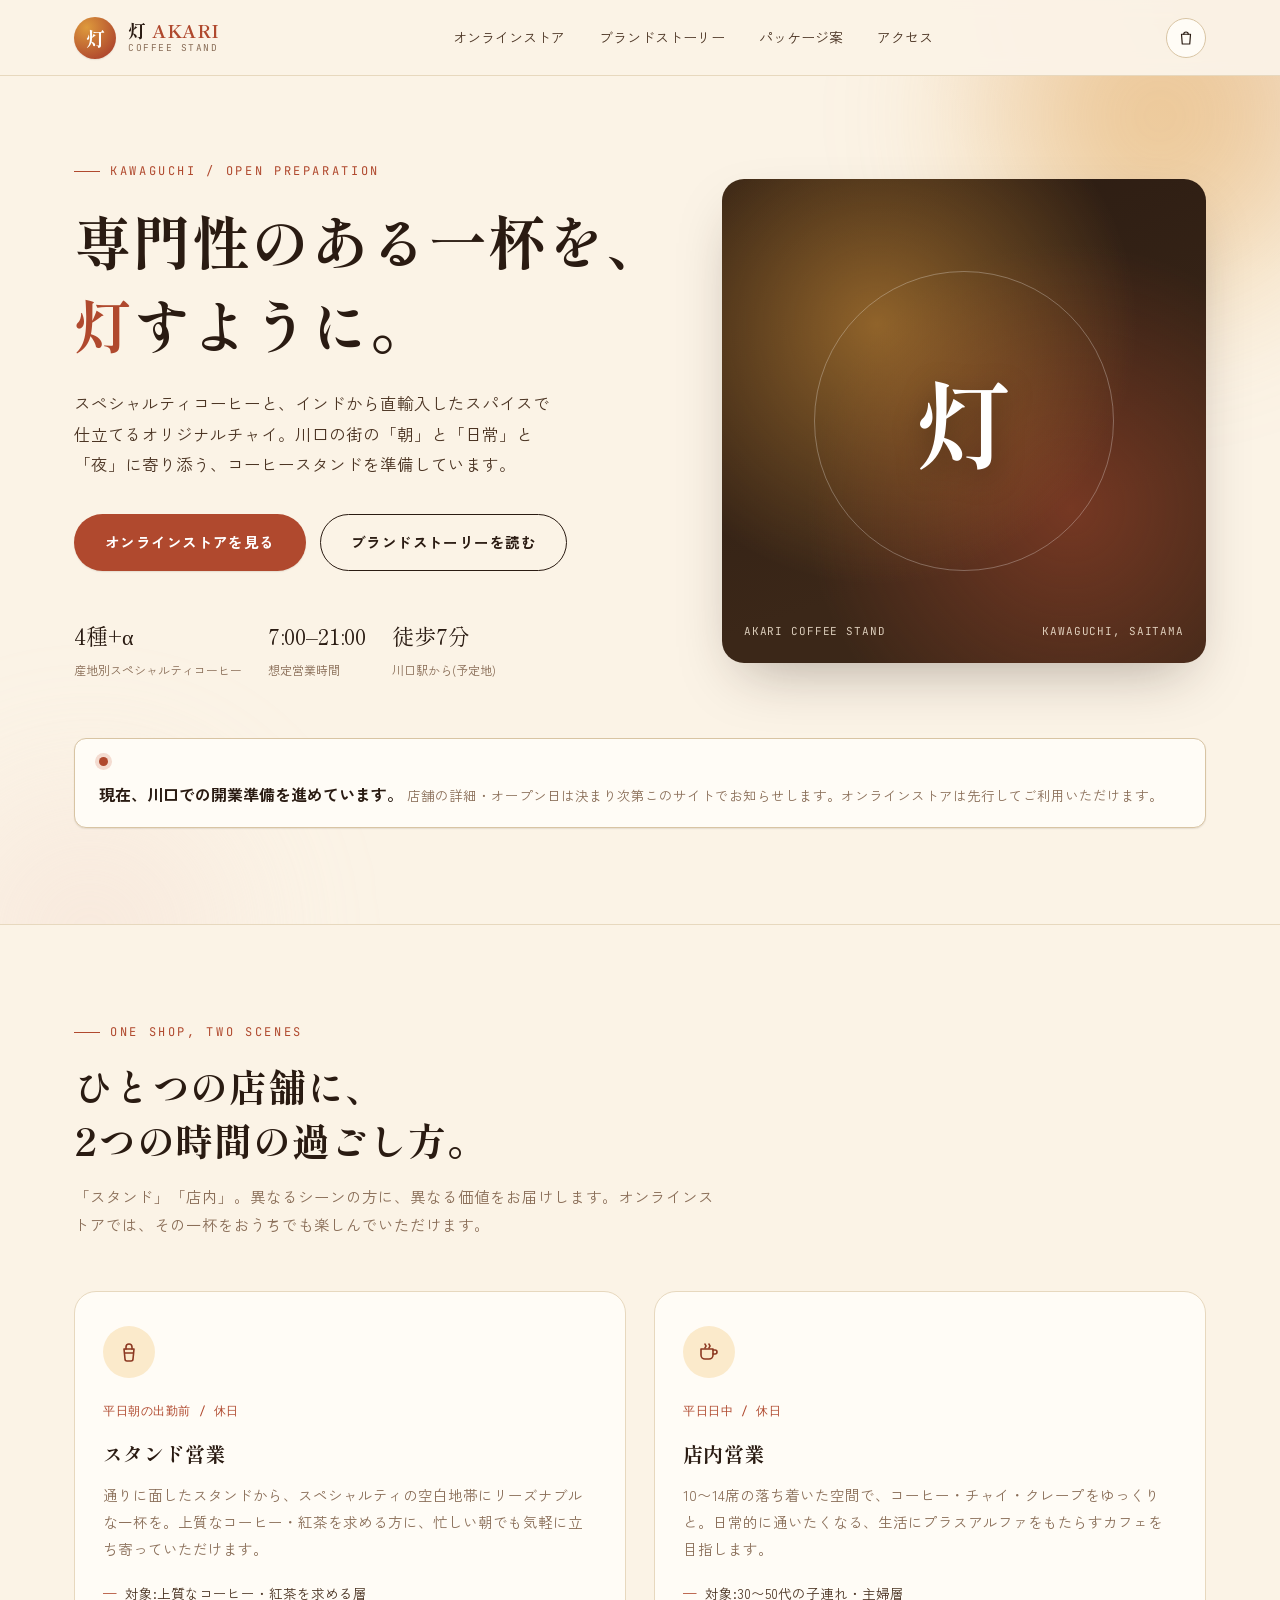
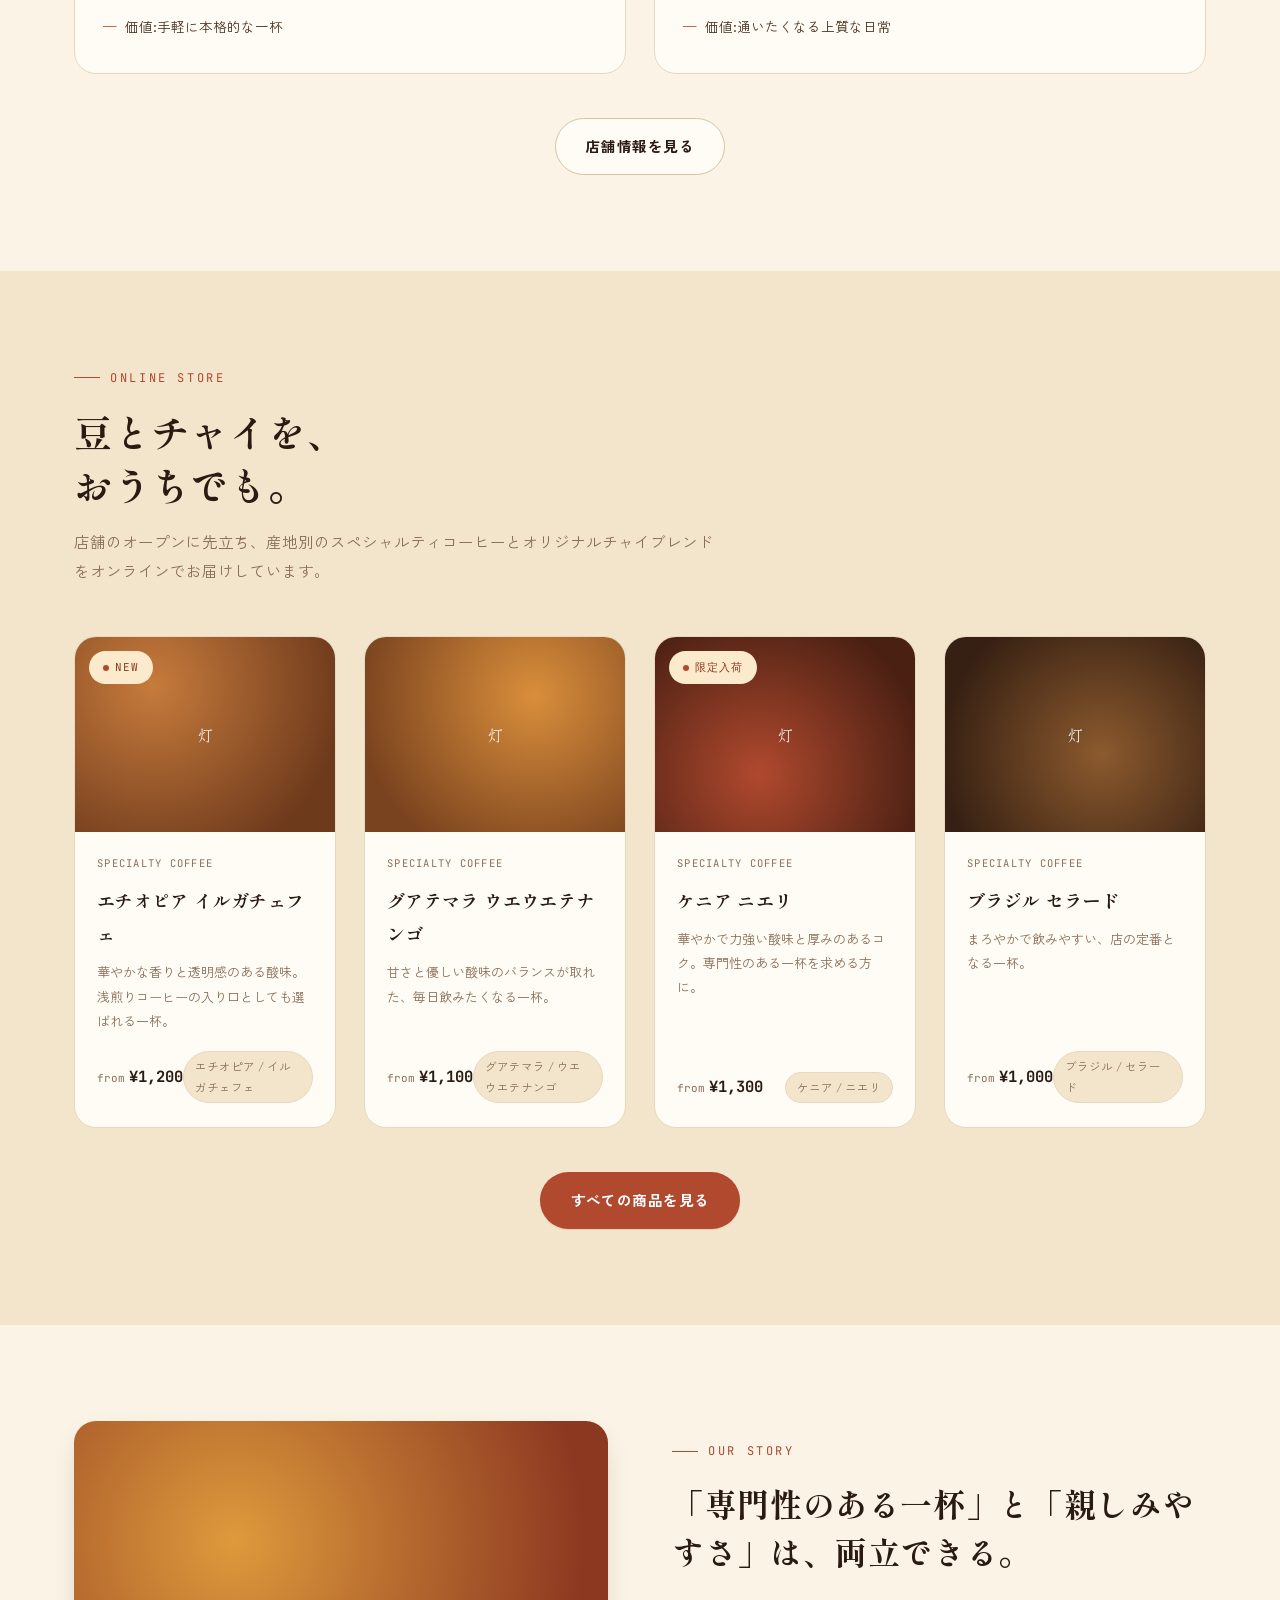
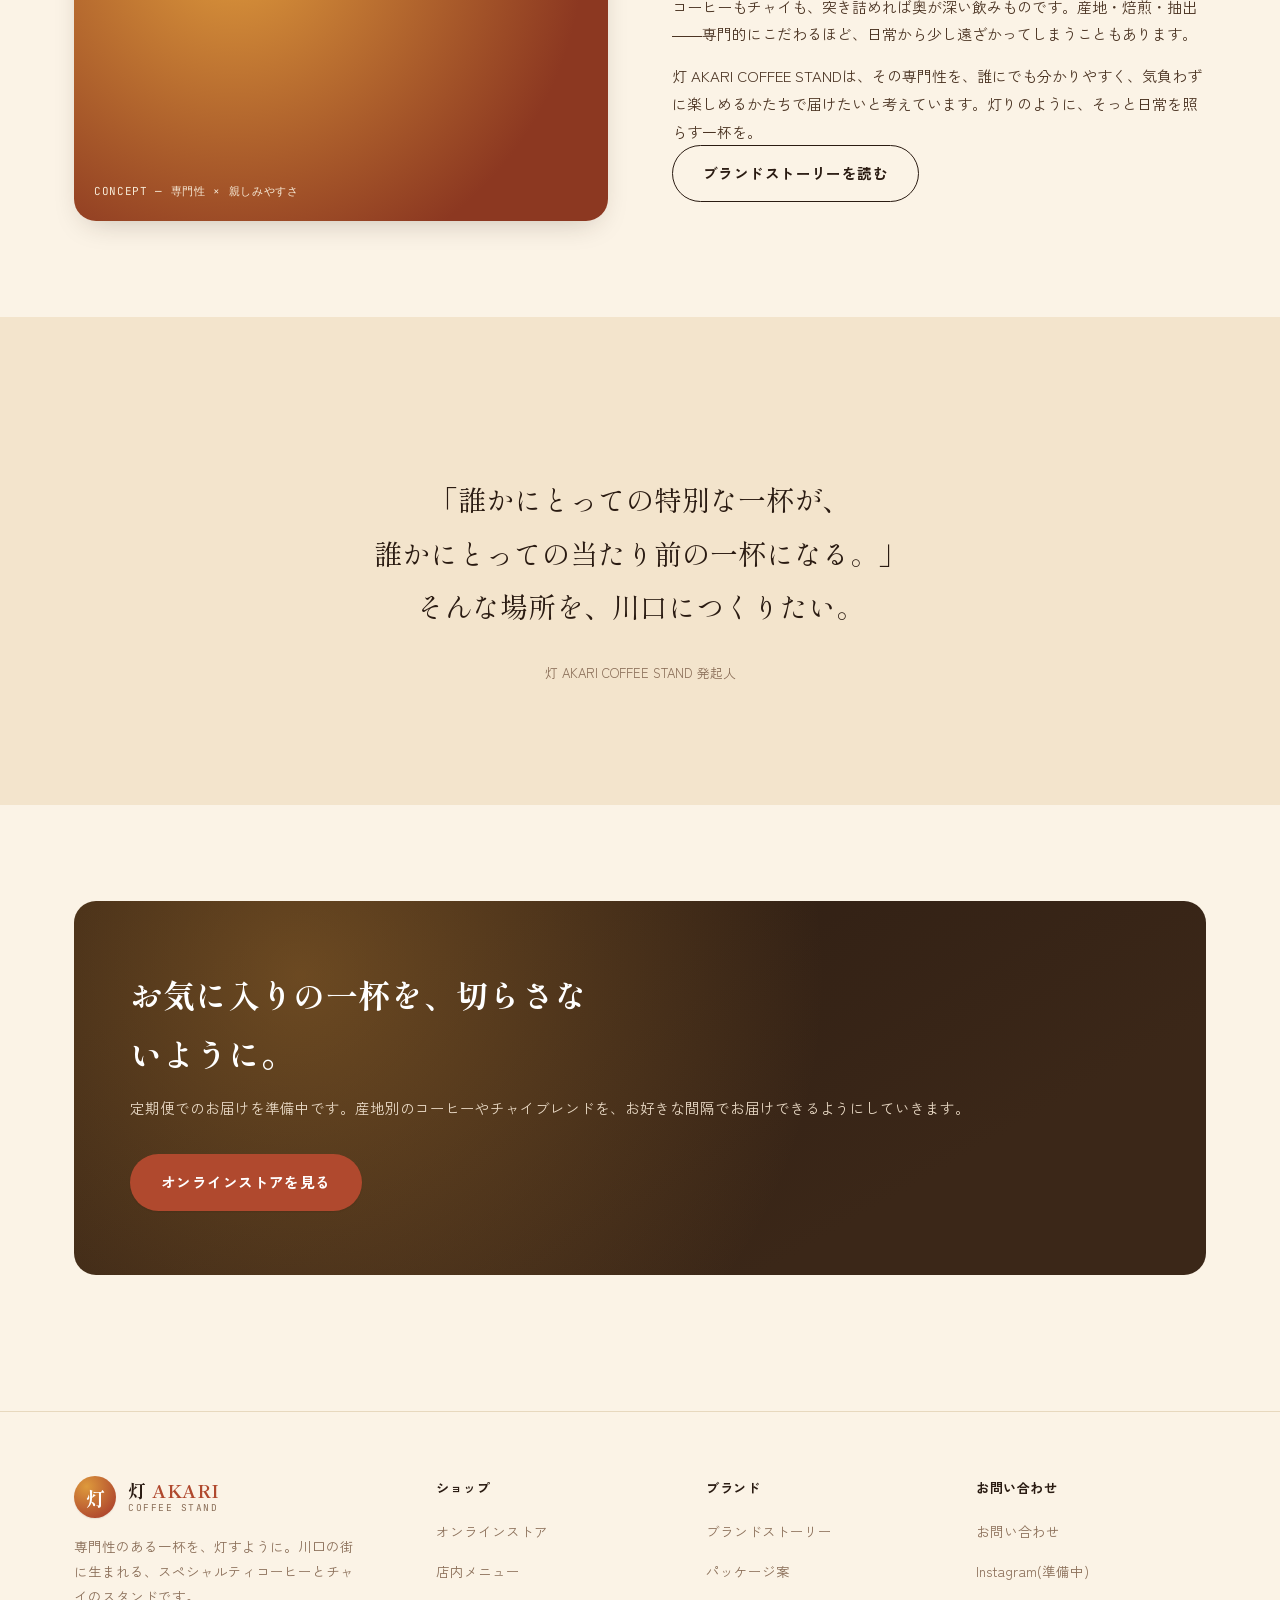
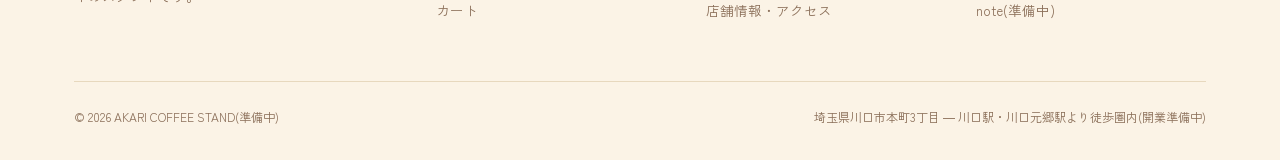
==== commit e6ffdd96: "Remove rental space business line, add package design concepts Drop all レンタルスペース content and space.h" ====
--- a/index.html
+++ b/index.html
@@ -4,7 +4,7 @@
 <meta charset="UTF-8">
 <meta name="viewport" content="width=device-width, initial-scale=1.0">
 <meta name="theme-color" content="#B0492E">
-<meta name="description" content="灯 AKARI COFFEE STAND ― 川口に生まれる、専門性のある一杯×親しみやすさ。スペシャルティコーヒーとインド直輸入のチャイを、スタンド・店内・レンタルスペースの3つのかたちでお届けします。">
+<meta name="description" content="灯 AKARI COFFEE STAND ― 川口に生まれる、専門性のある一杯×親しみやすさ。産地別のスペシャルティコーヒーと、インド直輸入のスパイスで仕立てるオリジナルチャイをオンラインストアでお届けします。">
 <title>灯 AKARI COFFEE STAND ― 川口のスペシャルティコーヒー&チャイ</title>
 <link rel="preconnect" href="https://fonts.googleapis.com">
 <link rel="preconnect" href="https://fonts.gstatic.com" crossorigin>
@@ -25,7 +25,7 @@
     <nav class="nav-desktop">
       <a href="products.html">オンラインストア</a>
       <a href="about.html">ブランドストーリー</a>
-      <a href="space.html">レンタルスペース</a>
+      <a href="package.html">パッケージ案</a>
       <a href="access.html">アクセス</a>
     </nav>
     <div class="header-actions">
@@ -48,7 +48,7 @@
     <a href="index.html">ホーム</a>
     <a href="products.html">オンラインストア</a>
     <a href="about.html">ブランドストーリー</a>
-    <a href="space.html">レンタルスペース</a>
+    <a href="package.html">パッケージ案</a>
     <a href="access.html">店舗情報・アクセス</a>
     <a href="cart.html">カート</a>
   </div>
@@ -106,16 +106,16 @@
     </div>
   </section>
 
-  <!-- ============ 3 formats ============ -->
+  <!-- ============ 2 formats ============ -->
   <section class="section">
     <div class="wrap">
       <div class="section-head">
-        <span class="eyebrow">ONE SHOP, THREE FORMATS</span>
-        <h2>ひとつの店舗に、<br>3つの営業のかたち。</h2>
-        <p class="lead">「スタンド」「店内」「レンタルスペース」。異なるシーンの方に、異なる価値をお届けします。</p>
-      </div>
-
-      <div class="grid grid-3">
+        <span class="eyebrow">ONE SHOP, TWO SCENES</span>
+        <h2>ひとつの店舗に、<br>2つの時間の過ごし方。</h2>
+        <p class="lead">「スタンド」「店内」。異なるシーンの方に、異なる価値をお届けします。オンラインストアでは、その一杯をおうちでも楽しんでいただけます。</p>
+      </div>
+
+      <div class="grid grid-2">
         <div class="format-card">
           <div class="format-icon">
             <svg viewBox="0 0 24 24" fill="none" stroke-width="1.6" stroke-linecap="round" stroke-linejoin="round"><path d="M7 9h10l-1 10a2 2 0 0 1-2 2H10a2 2 0 0 1-2-2L7 9Z"/><path d="M9 9V7a3 3 0 0 1 6 0v2"/><path d="M8 13h8"/></svg>
@@ -142,22 +142,10 @@
           </ul>
         </div>
 
-        <div class="format-card">
-          <div class="format-icon">
-            <svg viewBox="0 0 24 24" fill="none" stroke-width="1.6" stroke-linecap="round" stroke-linejoin="round"><rect x="4" y="5" width="16" height="15" rx="2"/><path d="M4 10h16"/><path d="M8 3v4M16 3v4"/></svg>
-          </div>
-          <span class="format-time">閉店後の教室・イベント</span>
-          <h3>レンタルスペース営業</h3>
-          <p>営業時間後の店内を、教室主催者や小規模事業者の方向けに時間貸し。席と什器、ご希望に応じてバリスタもあわせてご利用いただけます。</p>
-          <ul class="format-list">
-            <li>対象:教室主催者・小規模事業者</li>
-            <li>価値:川口駅近の空間を時間単位で</li>
-          </ul>
-        </div>
       </div>
 
       <div class="section-foot center">
-        <a href="space.html" class="btn btn-ghost">レンタルスペースについて詳しく見る</a>
+        <a href="access.html" class="btn btn-ghost">店舗情報を見る</a>
       </div>
     </div>
   </section>
@@ -212,10 +200,10 @@
     <div class="wrap">
       <div class="cta-band">
         <div>
-          <h2>レンタルスペースのご相談は、お気軽に。</h2>
-          <p>教室・ワークショップ・小規模なイベントなど、閉店後の店内を時間貸しでご利用いただけます。バリスタの貸し出しも可能です。</p>
-        </div>
-        <a href="space.html" class="btn btn-primary">詳しく見る・相談する</a>
+          <h2>お気に入りの一杯を、切らさないように。</h2>
+          <p>定期便でのお届けを準備中です。産地別のコーヒーやチャイブレンドを、お好きな間隔でお届けできるようにしていきます。</p>
+        </div>
+        <a href="products.html" class="btn btn-primary">オンラインストアを見る</a>
       </div>
     </div>
   </section>
@@ -247,7 +235,7 @@
         <h4>ブランド</h4>
         <ul>
           <li><a href="about.html">ブランドストーリー</a></li>
-          <li><a href="space.html">レンタルスペース</a></li>
+          <li><a href="package.html">パッケージ案</a></li>
           <li><a href="access.html">店舗情報・アクセス</a></li>
         </ul>
       </div>
--- a/assets/styles.css
+++ b/assets/styles.css
@@ -517,6 +517,70 @@
 .timeline-body p{ font-size:13.5px; color: var(--coffee-500); }
 
 /* ==========================================================================
+   Package concept mockups (パッケージデザイン案)
+   ========================================================================== */
+.package-visual{ background: var(--cream-deep); display:flex; align-items:center; justify-content:center; padding:24px; }
+
+.pouch-pair{ display:flex; align-items:center; justify-content:center; gap:16px; width:100%; }
+
+.pouch{
+  width: 60%; max-width:230px; aspect-ratio: 3/4; position:relative;
+  border-radius: 16px 16px 10px 10px; box-shadow: var(--shadow-lg); overflow:hidden; flex-shrink:0;
+}
+.pouch-pair .pouch{ width:42%; }
+.pouch-seal{ position:absolute; top:0; left:0; right:0; height:9%; background: rgba(0,0,0,.16); z-index:2; }
+.pouch-seal::after{ content:""; position:absolute; left:10%; right:10%; top:45%; height:1px;
+  background: repeating-linear-gradient(90deg, rgba(255,255,255,.55) 0 4px, transparent 4px 8px); }
+.pouch-valve{ position:absolute; top:13%; right:13%; width:12%; aspect-ratio:1/1; border-radius:50%;
+  background: rgba(255,255,255,.55); border:1px solid rgba(0,0,0,.15); z-index:2; }
+.pouch-body{ position:absolute; inset:0; }
+.pouch-label{ position:absolute; left:9%; right:9%; top:24%; bottom:13%; display:flex; flex-direction:column;
+  align-items:center; justify-content:center; text-align:center; gap:8px; }
+
+/* concept 1: kraft & mincho */
+.pouch-kraft .pouch-body{ background: linear-gradient(180deg, #C9A36C, #B08752 55%, #97713F); }
+.pouch-kraft .pouch-label{ background: #FBF3E6; border-radius:3px; box-shadow: var(--shadow-sm); padding:16% 6%; gap:10px; }
+.pouch-kraft .pk-mark{ width:26px;height:26px;border-radius:50%; background: var(--brick); color:#fff;
+  display:flex; align-items:center; justify-content:center; font-family: var(--font-serif); font-size:12px; }
+.pouch-kraft .pk-name{ font-family: var(--font-serif); font-size:10.5px; color: var(--coffee-900); letter-spacing:.1em; }
+.pouch-kraft .pk-sub{ font-family: var(--font-mono); font-size:7.5px; color: var(--coffee-500); letter-spacing:.12em; }
+
+/* concept 2: warm glow */
+.pouch-glow .pouch-body{ background: radial-gradient(circle at 30% 18%, #EFB768, #B0492E 62%, #672814); }
+.pouch-glow .pouch-label{ color:#fff; }
+.pouch-glow .pk-mark{ font-family: var(--font-serif); font-size:22px; text-shadow: 0 4px 16px rgba(0,0,0,.3); }
+.pouch-glow .pk-name{ font-family: var(--font-mono); font-size:8.5px; letter-spacing:.18em; opacity:.9; }
+
+/* concept 3: botanical line art */
+.pouch-botanical .pouch-body{ background: #F6ECD9; }
+.pouch-botanical .pk-illust{ width:34px; height:34px; }
+.pouch-botanical .pk-illust svg{ width:100%; height:100%; stroke: var(--sage); fill:none; stroke-width:1.3; }
+.pouch-botanical .pk-mark{ font-family: var(--font-serif); font-size:13px; color: var(--coffee-900); }
+.pouch-botanical .pk-name{ font-family: var(--font-sans); font-size:9px; color: var(--coffee-500); letter-spacing:.04em; }
+
+/* concept 4: stamp minimal */
+.pouch-stamp .pouch-body{ background: var(--coffee-900); }
+.pouch-stamp .pk-mark{ width:38px;height:38px;border-radius:50%; border:1.4px solid var(--brick);
+  display:flex; align-items:center; justify-content:center; font-family: var(--font-serif); color: var(--brick); font-size:14px; }
+.pouch-stamp .pk-name{ font-family: var(--font-mono); font-size:7px; letter-spacing:.16em; color:#E8D8C4; }
+.pouch-stamp.chai-variant .pk-mark{ border-color: var(--sage); color: var(--sage); }
+
+.palette-row{ display:flex; gap:14px; margin-top:22px; flex-wrap:wrap; }
+.palette-chip{ text-align:center; }
+.palette-swatch{ width:30px; height:30px; border-radius:50%; border:1px solid var(--line-strong); margin:0 auto 6px; }
+.palette-hex{ font-family: var(--font-mono); font-size:9.5px; color: var(--coffee-500); }
+
+.spectrum{ margin-top:26px; }
+.spectrum-title{ font-size:12px; color: var(--coffee-500); margin-bottom:10px; }
+.spectrum-track{ position:relative; height:4px; background: var(--line-strong); border-radius:2px; }
+.spectrum-dot{ position:absolute; top:50%; width:14px; height:14px; border-radius:50%; background:var(--brick);
+  transform:translate(-50%,-50%); box-shadow:0 0 0 4px var(--brick-tint); }
+.spectrum-labels{ display:flex; justify-content:space-between; font-size:11px; color:var(--coffee-500);
+  margin-top:8px; font-family:var(--font-mono); letter-spacing:.02em; }
+
+.concept-fit{ display:flex; gap:8px; flex-wrap:wrap; margin-top:18px; }
+
+/* ==========================================================================
    Access / contact
    ========================================================================== */
 .info-list{ display:flex; flex-direction:column; }
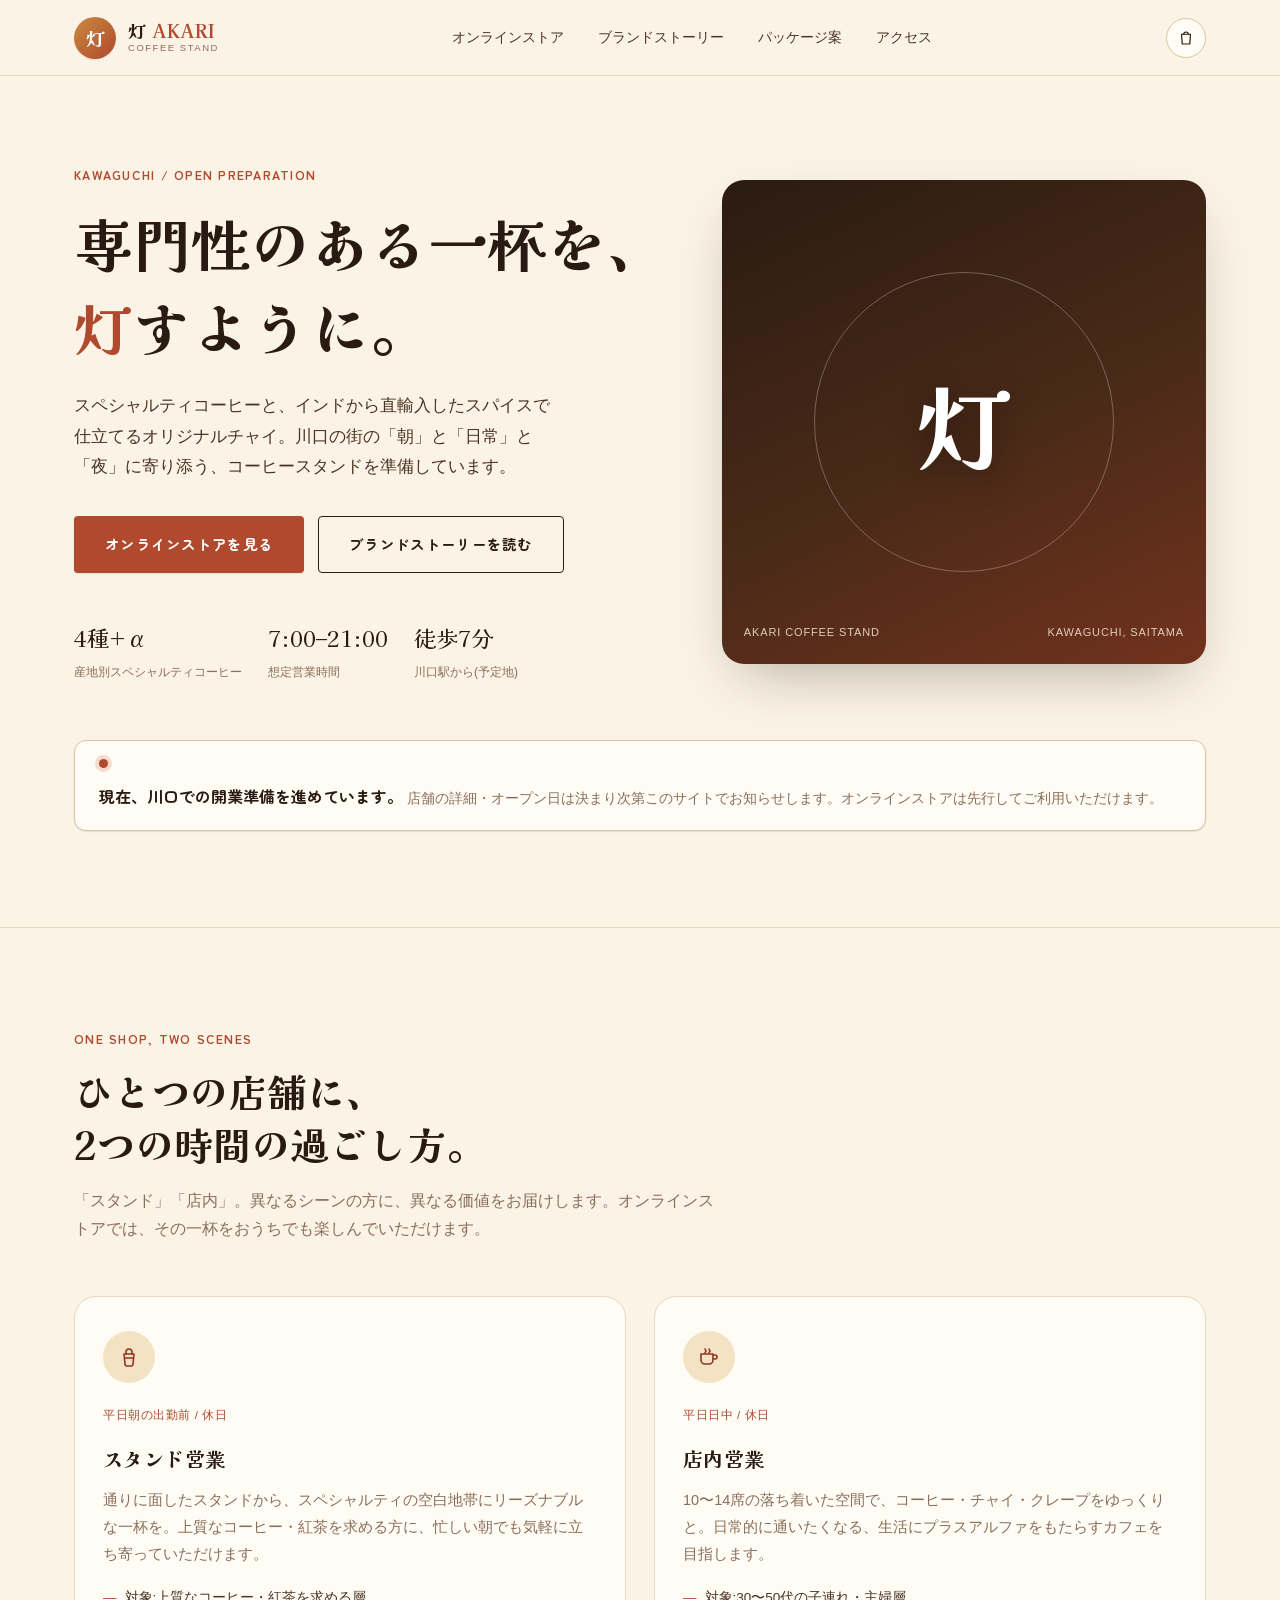
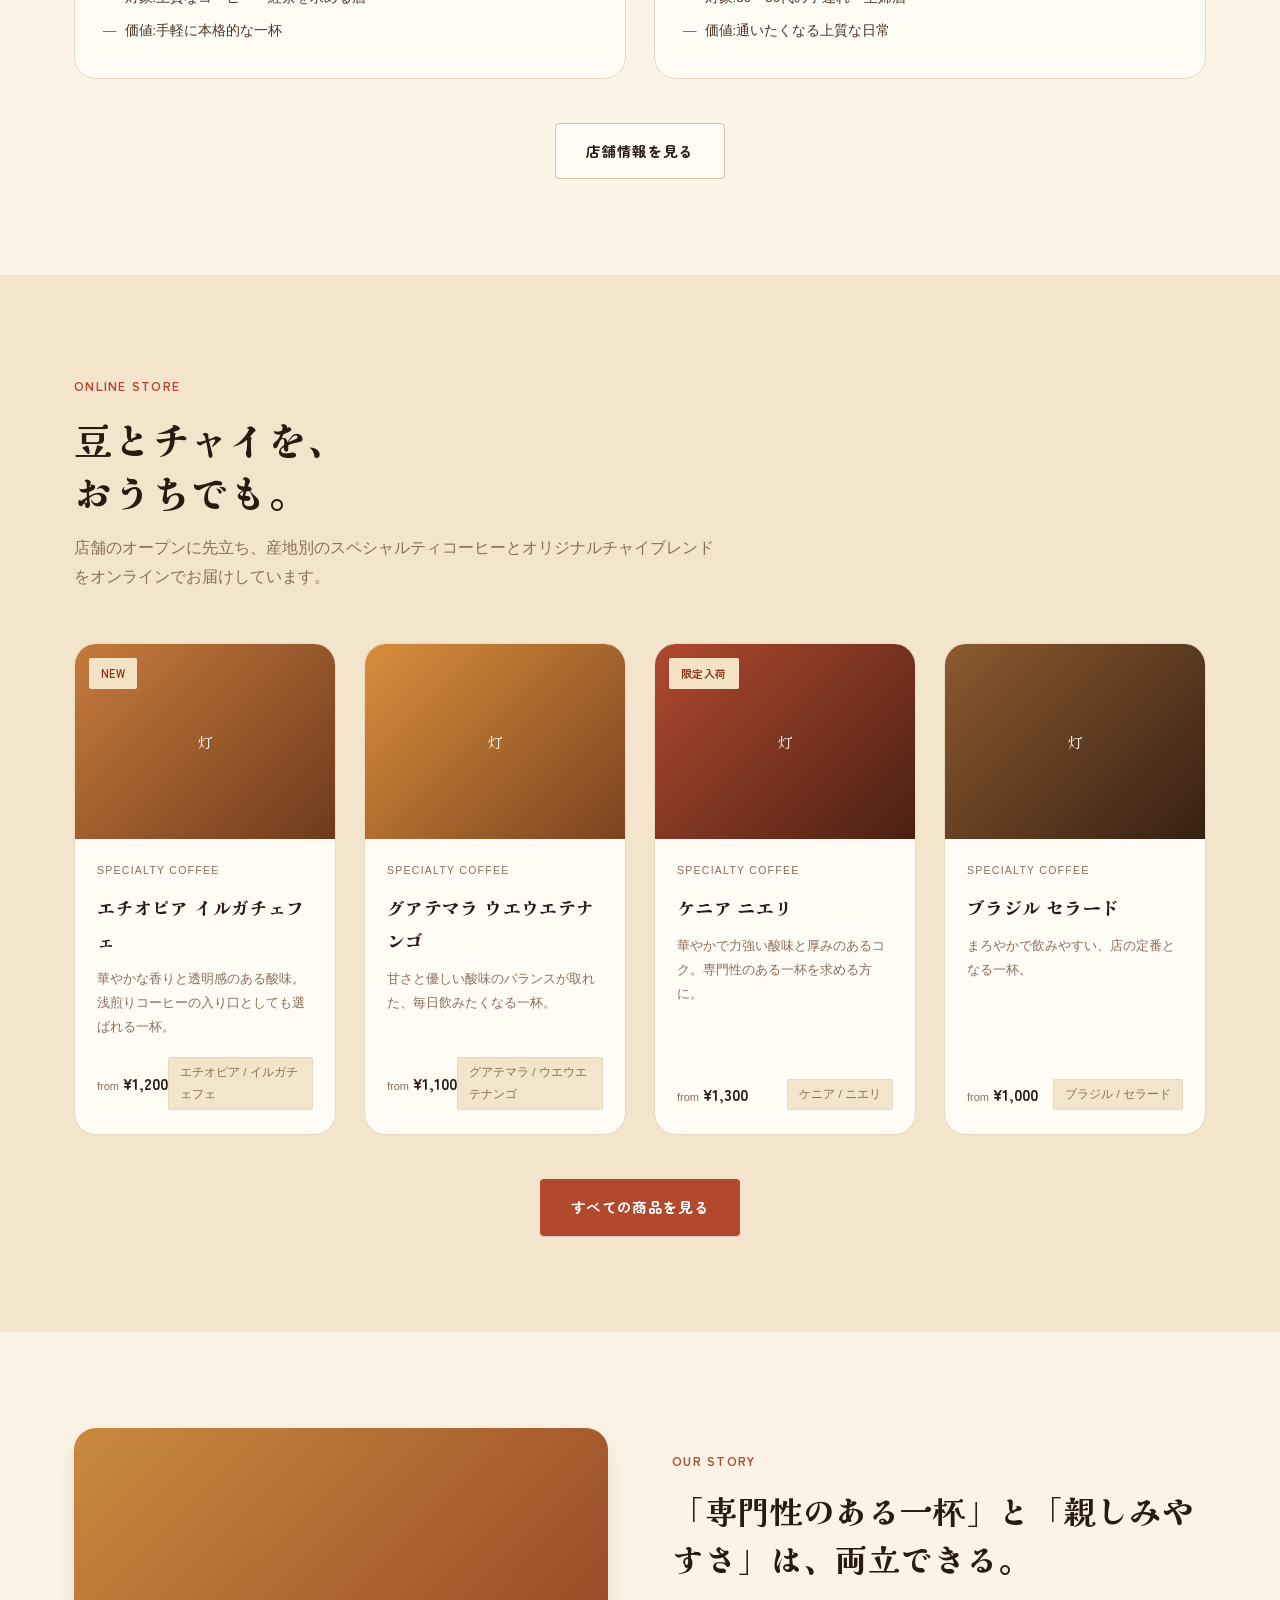
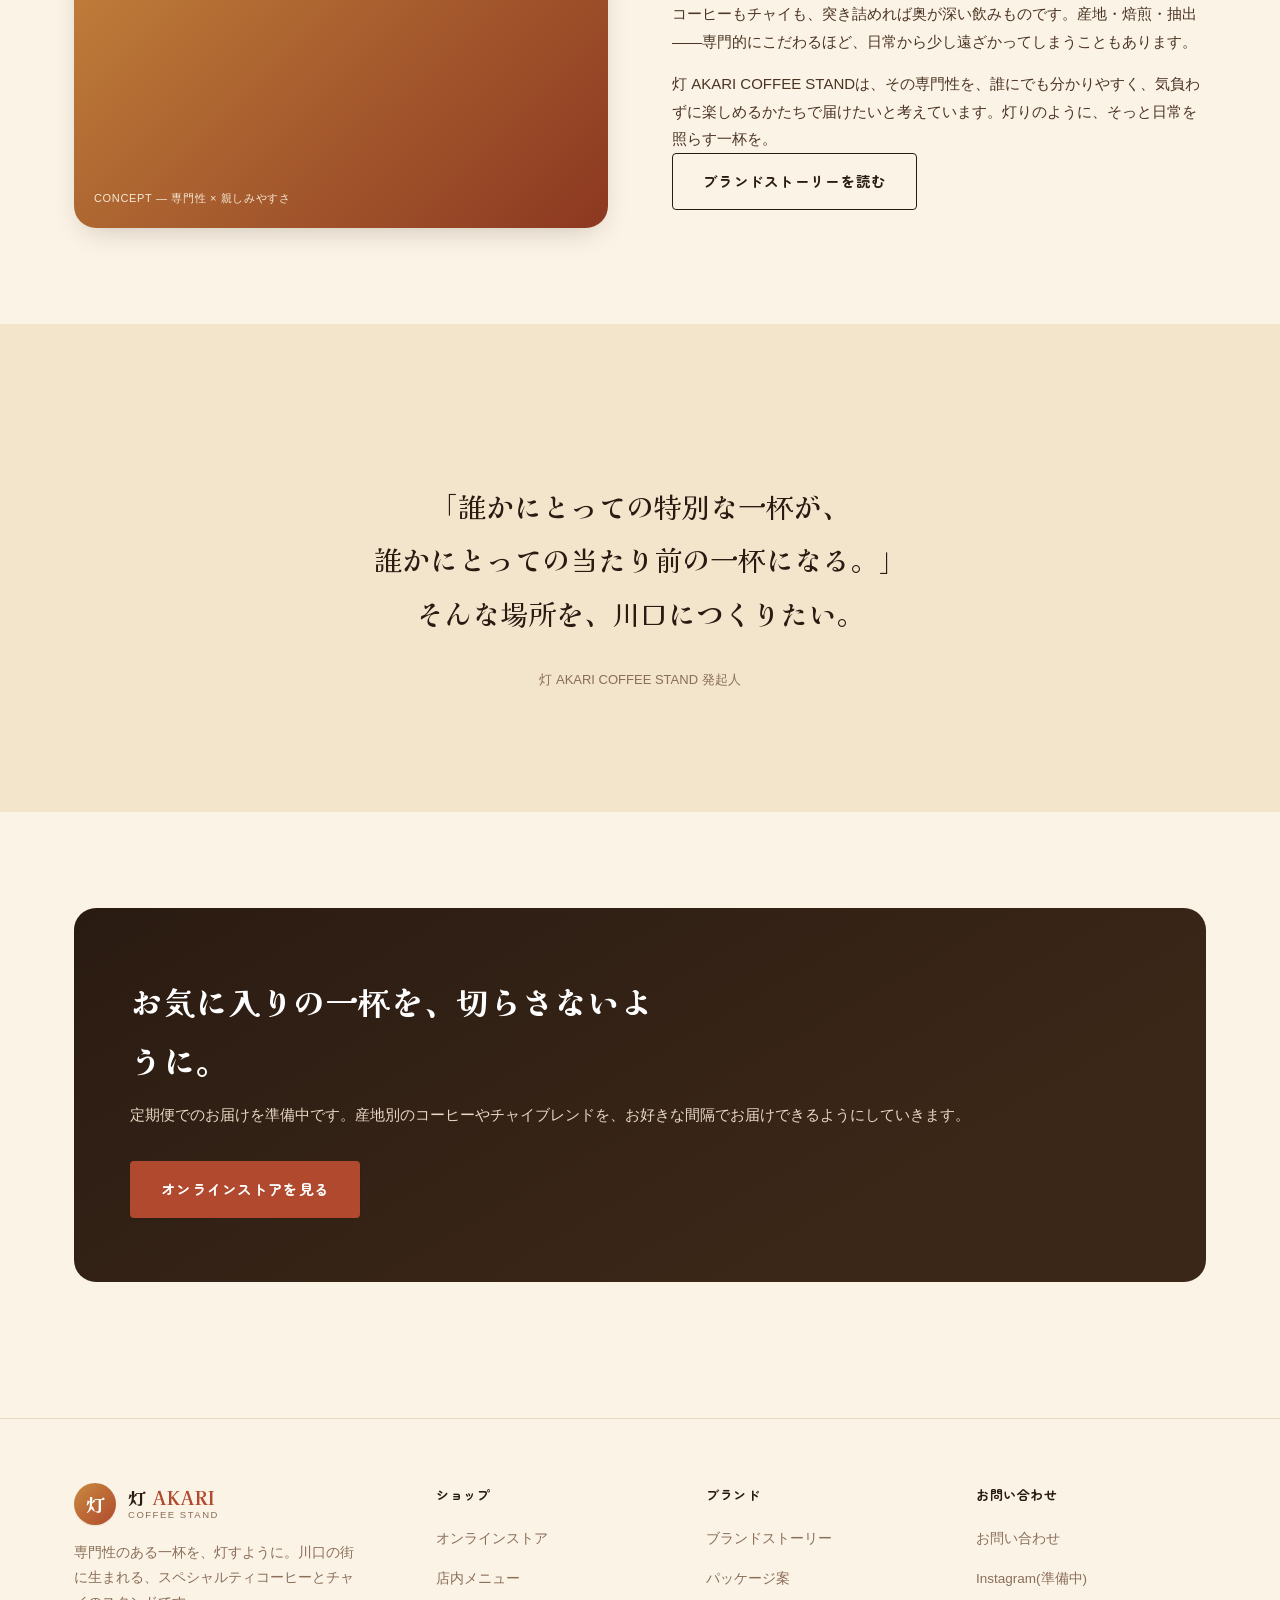
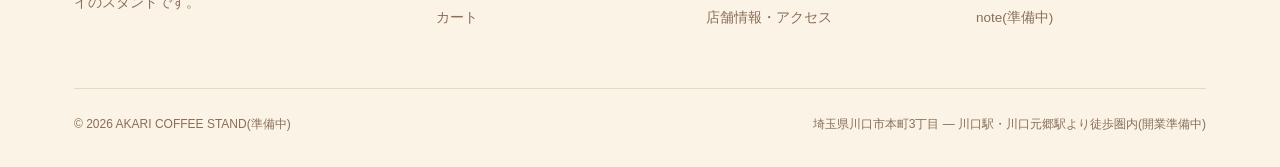
==== commit 639bb423: "Replace generic AI-template look with a more considered visual system Font pairing: swap the very co" ====
--- a/index.html
+++ b/index.html
@@ -8,7 +8,7 @@
 <title>灯 AKARI COFFEE STAND ― 川口のスペシャルティコーヒー&チャイ</title>
 <link rel="preconnect" href="https://fonts.googleapis.com">
 <link rel="preconnect" href="https://fonts.gstatic.com" crossorigin>
-<link href="https://fonts.googleapis.com/css2?family=Shippori+Mincho:wght@400;500;700;800&family=Zen+Kaku+Gothic+New:wght@400;500;700&family=JetBrains+Mono:wght@400;500;700&display=swap" rel="stylesheet">
+<link href="https://fonts.googleapis.com/css2?family=Kaisei+Tokumin:wght@400;500;700&family=Zen+Maru+Gothic:wght@400;500;700;900&display=swap" rel="stylesheet">
 <link rel="stylesheet" href="assets/styles.css">
 </head>
 <body>
@@ -58,8 +58,6 @@
 
   <!-- ============ Hero ============ -->
   <section class="hero">
-    <div class="hero-glow g1"></div>
-    <div class="hero-glow g2"></div>
     <div class="wrap">
       <div class="hero-grid">
         <div>
@@ -169,7 +167,7 @@
   <section class="section">
     <div class="wrap">
       <div class="story-split">
-        <div class="story-visual" style="background: radial-gradient(circle at 30% 30%, #DE9A3C, #8C3821 75%);">
+        <div class="story-visual" style="background: linear-gradient(135deg, #C98A3E, #8C3821);">
           <span class="caption">CONCEPT — 専門性 × 親しみやすさ</span>
         </div>
         <div class="story-copy">
--- a/assets/styles.css
+++ b/assets/styles.css
@@ -19,8 +19,8 @@
   --brick:        #B0492E;
   --brick-dark:   #8C3821;
   --brick-tint:   #F4DCD1;
-  --amber:        #DE9A3C;
-  --amber-tint:   #FBEACB;
+  --amber:        #C98A3E;
+  --amber-tint:   #F3E3C4;
   --sage:         #6E7C4C;
   --sage-tint:    #E7ECD9;
   --danger:       #B0492E;
@@ -33,10 +33,10 @@
   --radius-md: 12px;
   --radius-lg: 22px;
   --radius-pill: 999px;
-
-  --font-serif: "Shippori Mincho", serif;
-  --font-sans:  "Zen Kaku Gothic New", sans-serif;
-  --font-mono:  "JetBrains Mono", monospace;
+  --radius-btn: 4px;
+
+  --font-serif: "Kaisei Tokumin", serif;
+  --font-sans:  "Zen Maru Gothic", sans-serif;
 
   --header-h: 76px;
   --wrap: 1180px;
@@ -73,13 +73,7 @@
   padding: 0 24px;
 }
 
-/* ---- background texture: subtle warm grain + wood-line rhythm ---- */
-body{
-  background-image:
-    radial-gradient(ellipse 900px 500px at 12% -10%, rgba(222,154,60,.14), transparent 60%),
-    radial-gradient(ellipse 700px 500px at 100% 0%, rgba(176,73,46,.10), transparent 55%);
-  background-repeat: no-repeat;
-}
+/* ---- background: flat warm paper tone, no glow wash ---- */
 
 /* ==========================================================================
    Header
@@ -101,7 +95,7 @@
 }
 .brand-mark{
   width:42px; height:42px; border-radius:50%;
-  background: radial-gradient(circle at 30% 25%, var(--amber), var(--brick) 78%);
+  background: linear-gradient(135deg, var(--amber), var(--brick));
   color:#fff; font-family: var(--font-serif); font-weight:700;
   display:flex; align-items:center; justify-content:center;
   font-size:19px; box-shadow: var(--shadow-sm);
@@ -114,7 +108,7 @@
 }
 .brand-name .accent{ color: var(--brick); }
 .brand-sub{
-  font-family: var(--font-mono); font-size:9.5px; letter-spacing:.16em;
+  font-family: var(--font-sans); font-size:9.5px; letter-spacing:.16em;
   color: var(--coffee-500); text-transform:uppercase; margin-top:2px;
 }
 
@@ -141,7 +135,7 @@
   position:absolute; top:-6px; right:-6px;
   min-width:18px; height:18px; padding:0 4px;
   border-radius:999px; background: var(--brick); color:#fff;
-  font-family: var(--font-mono); font-size:10px; font-weight:700;
+  font-family: var(--font-sans); font-size:10px; font-weight:700;
   display:flex; align-items:center; justify-content:center;
   border:2px solid var(--cream);
 }
@@ -178,8 +172,8 @@
    ========================================================================== */
 .btn{
   display:inline-flex; align-items:center; justify-content:center; gap:8px;
-  padding:14px 30px; border-radius: var(--radius-pill);
-  font-size:14.5px; font-weight:700; letter-spacing:.03em;
+  padding:14px 30px; border-radius: var(--radius-btn);
+  font-size:14.5px; font-weight:700; letter-spacing:.02em;
   cursor:pointer; border:1px solid transparent; white-space:nowrap;
   transition: transform .18s ease, box-shadow .18s ease, background .18s ease, border-color .18s ease, color .18s ease;
 }
@@ -195,17 +189,16 @@
 .btn[disabled]{ opacity:.45; cursor:not-allowed; }
 
 .badge{
-  display:inline-flex; align-items:center; gap:6px;
-  padding:6px 14px; border-radius: var(--radius-pill);
-  font-family: var(--font-mono); font-size:11px; letter-spacing:.08em;
-  background: var(--amber-tint); color: var(--brick-dark); text-transform:uppercase;
-}
-.badge-dot{ width:6px; height:6px; border-radius:50%; background: var(--brick); }
+  display:inline-flex; align-items:center;
+  padding:5px 12px; border-radius: 2px;
+  font-family: var(--font-sans); font-weight:700; font-size:11px; letter-spacing:.04em;
+  background: var(--amber-tint); color: var(--brick-dark);
+}
 .badge-sage{ background: var(--sage-tint); color: var(--sage); }
 .badge-outline{ background:transparent; border:1px solid var(--line-strong); color:var(--coffee-500); }
 
 .tag{
-  display:inline-block; padding:4px 11px; border-radius:var(--radius-pill);
+  display:inline-block; padding:4px 11px; border-radius:2px;
   font-size:11.5px; background: var(--cream-deep); color: var(--coffee-500);
   border:1px solid var(--line);
 }
@@ -217,11 +210,9 @@
 .section-tight{ padding: 64px 0; }
 .section-alt{ background: var(--cream-deep); }
 .eyebrow{
-  font-family: var(--font-mono); font-size:12px; letter-spacing:.22em;
-  text-transform:uppercase; color: var(--brick); display:flex; align-items:center; gap:10px;
-  margin-bottom:16px;
-}
-.eyebrow::before{ content:""; width:26px; height:1px; background: var(--brick); }
+  font-family: var(--font-sans); font-weight:700; font-size:12.5px; letter-spacing:.1em;
+  color: var(--brick); display:inline-block; margin-bottom:14px;
+}
 .section-head{ max-width:640px; margin-bottom:52px; }
 .section-head h2{ font-size: clamp(26px,3.4vw,38px); line-height:1.4; }
 .section-head .lead{ margin-top:16px; color: var(--coffee-500); font-size:15.5px; }
@@ -240,12 +231,6 @@
   padding: 84px 0 96px;
   border-bottom:1px solid var(--line);
 }
-.hero-glow{
-  position:absolute; z-index:0; border-radius:50%;
-  filter: blur(60px); opacity:.55; pointer-events:none;
-}
-.hero-glow.g1{ width:520px;height:520px; top:-220px; right:-140px; background: radial-gradient(circle, var(--amber), transparent 70%); }
-.hero-glow.g2{ width:420px;height:420px; bottom:-220px; left:-120px; background: radial-gradient(circle, var(--brick-tint), transparent 70%); }
 .hero .wrap{ position:relative; z-index:1; }
 .hero-grid{ display:grid; grid-template-columns: 1.1fr .9fr; gap:56px; align-items:center; }
 .hero-title{ font-size: clamp(34px,5vw,58px); line-height:1.45; }
@@ -259,10 +244,7 @@
 
 .hero-art{
   position:relative; aspect-ratio: 1/1; border-radius: var(--radius-lg);
-  background:
-    radial-gradient(circle at 32% 30%, rgba(222,154,60,.55), transparent 55%),
-    radial-gradient(circle at 72% 68%, rgba(176,73,46,.5), transparent 55%),
-    linear-gradient(160deg, var(--coffee-900), #3B2718 70%);
+  background: linear-gradient(155deg, var(--coffee-900) 0%, #4A2A18 55%, var(--brick-dark) 130%);
   box-shadow: var(--shadow-lg);
   display:flex; align-items:center; justify-content:center;
   overflow:hidden;
@@ -278,7 +260,7 @@
 }
 .hero-art-caption{
   position:absolute; bottom:22px; left:22px; right:22px;
-  color:#F6E9D6; font-family: var(--font-mono); font-size:11px; letter-spacing:.08em;
+  color:#F6E9D6; font-family: var(--font-sans); font-size:11px; letter-spacing:.08em;
   display:flex; justify-content:space-between; opacity:.85;
 }
 
@@ -309,7 +291,7 @@
 }
 .format-icon svg{ width:24px; height:24px; stroke: var(--brick-dark); }
 .format-card h3{ font-size:20px; margin-bottom:10px; }
-.format-card .format-time{ font-family: var(--font-mono); font-size:11.5px; color: var(--brick); letter-spacing:.05em; margin-bottom:14px; display:block; }
+.format-card .format-time{ font-family: var(--font-sans); font-size:11.5px; color: var(--brick); letter-spacing:.05em; margin-bottom:14px; display:block; }
 .format-card p{ color: var(--coffee-500); font-size:14.5px; }
 .format-card .format-list{ margin-top:18px; display:flex; flex-direction:column; gap:8px; }
 .format-card .format-list li{ font-size:13.5px; color: var(--coffee-700); display:flex; gap:8px; }
@@ -331,7 +313,7 @@
   display:flex; gap:10px; flex-wrap:wrap; margin-bottom:36px;
 }
 .filter-btn{
-  padding:10px 20px; border-radius: var(--radius-pill); border:1px solid var(--line-strong);
+  padding:10px 20px; border-radius: var(--radius-btn); border:1px solid var(--line-strong);
   background: var(--paper); font-size:13.5px; color: var(--coffee-700); cursor:pointer;
   transition: all .18s ease;
 }
@@ -353,20 +335,20 @@
   position:absolute; top:14px; left:14px;
 }
 .product-card-body{ padding:22px 22px 24px; display:flex; flex-direction:column; gap:10px; flex:1; }
-.product-card-cat{ font-family: var(--font-mono); font-size:10.5px; letter-spacing:.12em; color: var(--coffee-500); text-transform:uppercase; }
+.product-card-cat{ font-family: var(--font-sans); font-size:10.5px; letter-spacing:.12em; color: var(--coffee-500); text-transform:uppercase; }
 .product-card-name{ font-size:18px; }
 .product-card-note{ font-size:13px; color: var(--coffee-500); flex:1; }
 .product-card-foot{ display:flex; align-items:center; justify-content:space-between; margin-top:8px; }
-.price{ font-family: var(--font-mono); font-weight:700; color: var(--coffee-900); font-size:15.5px; }
+.price{ font-family: var(--font-sans); font-weight:700; color: var(--coffee-900); font-size:15.5px; }
 .price .from{ font-size:11px; color: var(--coffee-500); font-weight:400; margin-right:4px; }
 
 /* palette rotation for media backgrounds (no photography yet) */
-.pc-media-1{ background: radial-gradient(circle at 30% 25%, #C77B3C, #6E3A1C 82%); }
-.pc-media-2{ background: radial-gradient(circle at 65% 30%, #D98E3B, #7A431F 82%); }
-.pc-media-3{ background: radial-gradient(circle at 40% 70%, #B0492E, #4A2013 82%); }
-.pc-media-4{ background: radial-gradient(circle at 60% 60%, #8C5A2E, #362013 82%); }
-.pc-media-5{ background: radial-gradient(circle at 35% 35%, #6E7C4C, #2E3420 82%); }
-.pc-media-6{ background: radial-gradient(circle at 55% 40%, #A8632E, #402614 82%); }
+.pc-media-1{ background: linear-gradient(135deg, #C77B3C, #6E3A1C); }
+.pc-media-2{ background: linear-gradient(135deg, #D98E3B, #7A431F); }
+.pc-media-3{ background: linear-gradient(135deg, #B0492E, #4A2013); }
+.pc-media-4{ background: linear-gradient(135deg, #8C5A2E, #362013); }
+.pc-media-5{ background: linear-gradient(135deg, #6E7C4C, #2E3420); }
+.pc-media-6{ background: linear-gradient(135deg, #A8632E, #402614); }
 
 /* ==========================================================================
    Menu list (in-store, non purchasable)
@@ -379,7 +361,7 @@
 .menu-row:first-child{ padding-top:0; }
 .menu-row-name{ font-size:16.5px; color: var(--coffee-900); }
 .menu-row-note{ display:block; margin-top:4px; font-size:13px; color: var(--coffee-500); font-family: var(--font-sans); }
-.menu-row-price{ font-family: var(--font-mono); font-size:14px; color: var(--coffee-700); white-space:nowrap; }
+.menu-row-price{ font-family: var(--font-sans); font-size:14px; color: var(--coffee-700); white-space:nowrap; }
 .menu-group-title{ margin: 46px 0 6px; font-size:14px; letter-spacing:.06em; }
 .menu-group-title:first-child{ margin-top:0; }
 
@@ -396,24 +378,24 @@
 .pd-breadcrumb a:hover{ color: var(--brick); }
 .pd-title{ font-size: clamp(26px,3vw,34px); line-height:1.4; }
 .pd-note{ margin-top:14px; color: var(--coffee-500); font-size:15px; }
-.pd-price{ font-family: var(--font-mono); font-size:24px; margin-top:22px; color: var(--coffee-900); font-weight:700; }
+.pd-price{ font-family: var(--font-sans); font-size:24px; margin-top:22px; color: var(--coffee-900); font-weight:700; }
 .pd-tags{ display:flex; gap:8px; margin-top:16px; flex-wrap:wrap; }
 
 .option-group{ margin-top:30px; }
 .option-label{ font-size:13px; font-weight:700; color: var(--coffee-900); margin-bottom:10px; display:block; }
 .option-row{ display:flex; gap:10px; flex-wrap:wrap; }
 .option-chip{
-  padding:11px 18px; border-radius: var(--radius-pill); border:1px solid var(--line-strong);
+  padding:11px 18px; border-radius: var(--radius-btn); border:1px solid var(--line-strong);
   background: var(--paper); font-size:13.5px; cursor:pointer; transition: all .15s;
 }
 .option-chip.is-active{ border-color: var(--coffee-900); background: var(--coffee-900); color:#fff; }
 
 .qty-row{ display:flex; align-items:center; gap:16px; margin-top:28px; }
-.qty-control{ display:flex; align-items:center; border:1px solid var(--line-strong); border-radius: var(--radius-pill); overflow:hidden; }
+.qty-control{ display:flex; align-items:center; border:1px solid var(--line-strong); border-radius: var(--radius-btn); overflow:hidden; }
 .qty-control button{ width:38px; height:38px; background: var(--paper); border:none; cursor:pointer; font-size:16px; color: var(--coffee-900); }
 .qty-control button:hover{ background: var(--cream-deep); }
 .qty-control input{
-  width:42px; text-align:center; border:none; background:transparent; font-family: var(--font-mono); font-size:14px;
+  width:42px; text-align:center; border:none; background:transparent; font-family: var(--font-sans); font-size:14px;
 }
 .pd-actions{ display:flex; gap:12px; margin-top:30px; }
 .pd-add-note{ margin-top:14px; font-size:12.5px; color: var(--sage); display:none; }
@@ -423,7 +405,7 @@
 .pd-detail-block h3{ font-size:15px; margin-bottom:14px; }
 .notes-grid{ display:grid; grid-template-columns: repeat(3,1fr); gap:16px; margin-top:8px; }
 .notes-grid .note-item{ background: var(--cream-deep); border-radius: var(--radius-md); padding:16px; text-align:center; }
-.notes-grid .note-item .n-label{ font-size:11px; color: var(--coffee-500); font-family: var(--font-mono); }
+.notes-grid .note-item .n-label{ font-size:11px; color: var(--coffee-500); font-family: var(--font-sans); }
 .notes-grid .note-item .n-val{ margin-top:6px; font-family: var(--font-serif); font-size:15px; color: var(--coffee-900); }
 
 /* related products */
@@ -461,7 +443,7 @@
 .cart-line-remove{ font-size:12px; color: var(--brick); cursor:pointer; background:none; border:none; padding:0; }
 .cart-drawer-foot{ padding:20px 24px 26px; border-top:1px solid var(--line); }
 .cart-subtotal{ display:flex; justify-content:space-between; font-size:15px; margin-bottom:16px; }
-.cart-subtotal strong{ font-family: var(--font-mono); font-size:18px; }
+.cart-subtotal strong{ font-family: var(--font-sans); font-size:18px; }
 
 /* ==========================================================================
    Forms
@@ -489,7 +471,7 @@
   display:flex; align-items:center; justify-content:center; position:relative; overflow:hidden;
 }
 .story-visual .caption{
-  position:absolute; bottom:20px; left:20px; color:#F6E9D6; font-family: var(--font-mono); font-size:11px; letter-spacing:.06em;
+  position:absolute; bottom:20px; left:20px; color:#F6E9D6; font-family: var(--font-sans); font-size:11px; letter-spacing:.06em;
 }
 .story-copy h2{ font-size: clamp(24px,3vw,32px); line-height:1.5; margin-bottom:18px; }
 .story-copy p + p{ margin-top:14px; }
@@ -502,7 +484,7 @@
 .pillar p{ font-size:13.5px; color: var(--coffee-500); }
 
 .quote-block{
-  margin: 8px auto 0; max-width:720px; text-align:center; padding: 56px 20px;
+  margin: 8px auto 0; max-width:820px; text-align:center; padding: 56px 20px;
 }
 .quote-block blockquote{
   font-family: var(--font-serif); font-size: clamp(20px,2.6vw,28px); line-height:1.9; color: var(--coffee-900);
@@ -512,7 +494,7 @@
 .timeline{ display:flex; flex-direction:column; }
 .timeline-row{ display:grid; grid-template-columns: 120px 1fr; gap:24px; padding:22px 0; border-top:1px solid var(--line); }
 .timeline-row:last-child{ border-bottom:1px solid var(--line); }
-.timeline-time{ font-family: var(--font-mono); font-size:12px; color: var(--brick); padding-top:2px; }
+.timeline-time{ font-family: var(--font-sans); font-size:12px; color: var(--brick); padding-top:2px; }
 .timeline-body h4{ font-size:15.5px; margin-bottom:6px; }
 .timeline-body p{ font-size:13.5px; color: var(--coffee-500); }
 
@@ -543,13 +525,13 @@
 .pouch-kraft .pk-mark{ width:26px;height:26px;border-radius:50%; background: var(--brick); color:#fff;
   display:flex; align-items:center; justify-content:center; font-family: var(--font-serif); font-size:12px; }
 .pouch-kraft .pk-name{ font-family: var(--font-serif); font-size:10.5px; color: var(--coffee-900); letter-spacing:.1em; }
-.pouch-kraft .pk-sub{ font-family: var(--font-mono); font-size:7.5px; color: var(--coffee-500); letter-spacing:.12em; }
+.pouch-kraft .pk-sub{ font-family: var(--font-sans); font-size:7.5px; color: var(--coffee-500); letter-spacing:.12em; }
 
 /* concept 2: warm glow */
 .pouch-glow .pouch-body{ background: radial-gradient(circle at 30% 18%, #EFB768, #B0492E 62%, #672814); }
 .pouch-glow .pouch-label{ color:#fff; }
 .pouch-glow .pk-mark{ font-family: var(--font-serif); font-size:22px; text-shadow: 0 4px 16px rgba(0,0,0,.3); }
-.pouch-glow .pk-name{ font-family: var(--font-mono); font-size:8.5px; letter-spacing:.18em; opacity:.9; }
+.pouch-glow .pk-name{ font-family: var(--font-sans); font-size:8.5px; letter-spacing:.18em; opacity:.9; }
 
 /* concept 3: botanical line art */
 .pouch-botanical .pouch-body{ background: #F6ECD9; }
@@ -562,13 +544,13 @@
 .pouch-stamp .pouch-body{ background: var(--coffee-900); }
 .pouch-stamp .pk-mark{ width:38px;height:38px;border-radius:50%; border:1.4px solid var(--brick);
   display:flex; align-items:center; justify-content:center; font-family: var(--font-serif); color: var(--brick); font-size:14px; }
-.pouch-stamp .pk-name{ font-family: var(--font-mono); font-size:7px; letter-spacing:.16em; color:#E8D8C4; }
+.pouch-stamp .pk-name{ font-family: var(--font-sans); font-size:7px; letter-spacing:.16em; color:#E8D8C4; }
 .pouch-stamp.chai-variant .pk-mark{ border-color: var(--sage); color: var(--sage); }
 
 .palette-row{ display:flex; gap:14px; margin-top:22px; flex-wrap:wrap; }
 .palette-chip{ text-align:center; }
 .palette-swatch{ width:30px; height:30px; border-radius:50%; border:1px solid var(--line-strong); margin:0 auto 6px; }
-.palette-hex{ font-family: var(--font-mono); font-size:9.5px; color: var(--coffee-500); }
+.palette-hex{ font-family: var(--font-sans); font-size:9.5px; color: var(--coffee-500); }
 
 .spectrum{ margin-top:26px; }
 .spectrum-title{ font-size:12px; color: var(--coffee-500); margin-bottom:10px; }
@@ -576,7 +558,7 @@
 .spectrum-dot{ position:absolute; top:50%; width:14px; height:14px; border-radius:50%; background:var(--brick);
   transform:translate(-50%,-50%); box-shadow:0 0 0 4px var(--brick-tint); }
 .spectrum-labels{ display:flex; justify-content:space-between; font-size:11px; color:var(--coffee-500);
-  margin-top:8px; font-family:var(--font-mono); letter-spacing:.02em; }
+  margin-top:8px; font-family: var(--font-sans); letter-spacing:.02em; }
 
 .concept-fit{ display:flex; gap:8px; flex-wrap:wrap; margin-top:18px; }
 
@@ -585,7 +567,7 @@
    ========================================================================== */
 .info-list{ display:flex; flex-direction:column; }
 .info-row{ display:grid; grid-template-columns: 120px 1fr; gap:20px; padding:18px 0; border-bottom:1px solid var(--line); }
-.info-row dt{ font-size:12.5px; color: var(--coffee-500); font-family: var(--font-mono); padding-top:2px; }
+.info-row dt{ font-size:12.5px; color: var(--coffee-500); font-family: var(--font-sans); padding-top:2px; }
 .info-row dd{ margin:0; font-size:15px; color: var(--coffee-900); }
 .map-frame{
   aspect-ratio: 16/9; border-radius: var(--radius-lg); overflow:hidden; box-shadow: var(--shadow-md);
@@ -607,10 +589,10 @@
    ========================================================================== */
 .cta-band{
   border-radius: var(--radius-lg); padding: 64px 56px; position:relative; overflow:hidden;
-  background: radial-gradient(circle at 20% 20%, rgba(222,154,60,.35), transparent 55%), linear-gradient(150deg, var(--coffee-900), #3B2718 75%);
+  background: linear-gradient(150deg, var(--coffee-900), #3B2718 75%);
   color:#fff; display:flex; align-items:center; justify-content:space-between; gap:32px; flex-wrap:wrap;
 }
-.cta-band h2{ color:#fff; font-size: clamp(24px,3vw,32px); max-width:480px; }
+.cta-band h2{ color:#fff; font-size: clamp(24px,3vw,32px); max-width:540px; }
 .cta-band p{ color:#E8D8C4; margin-top:12px; font-size:14.5px; }
 
 /* ==========================================================================
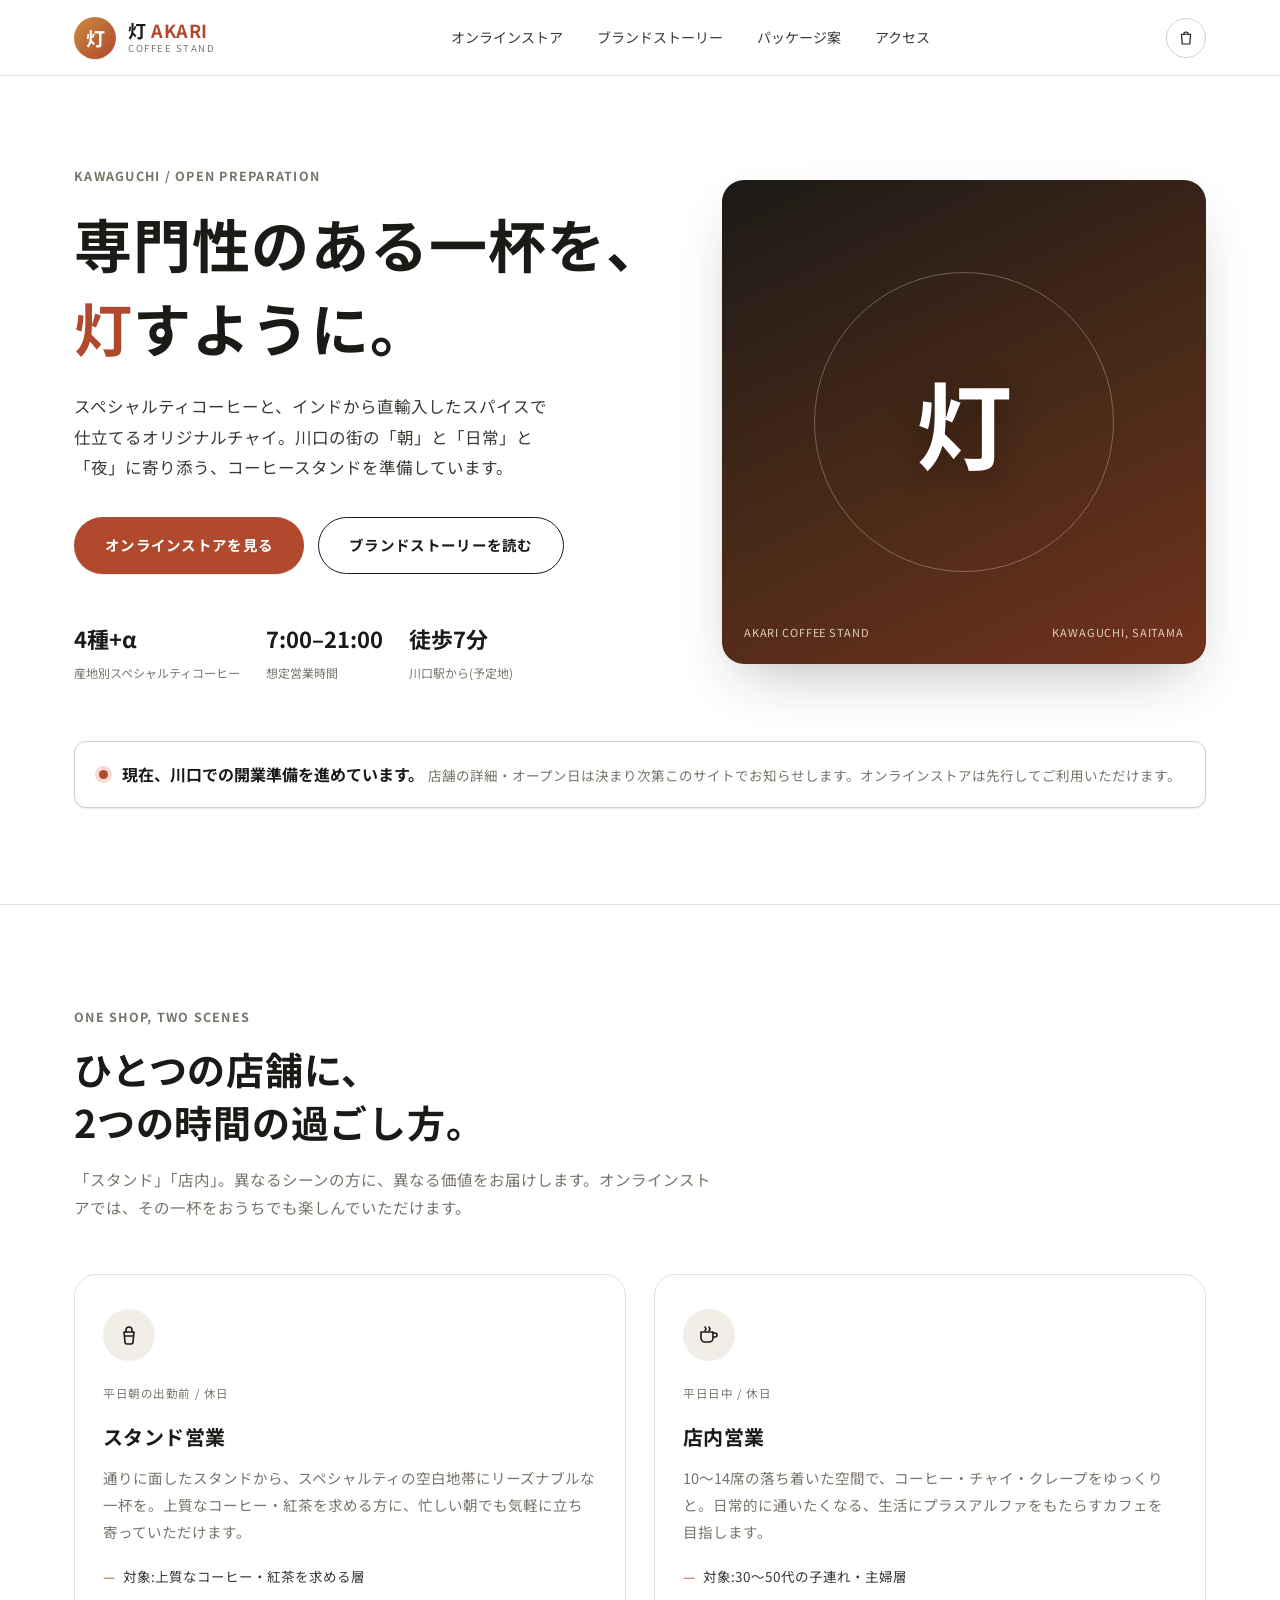
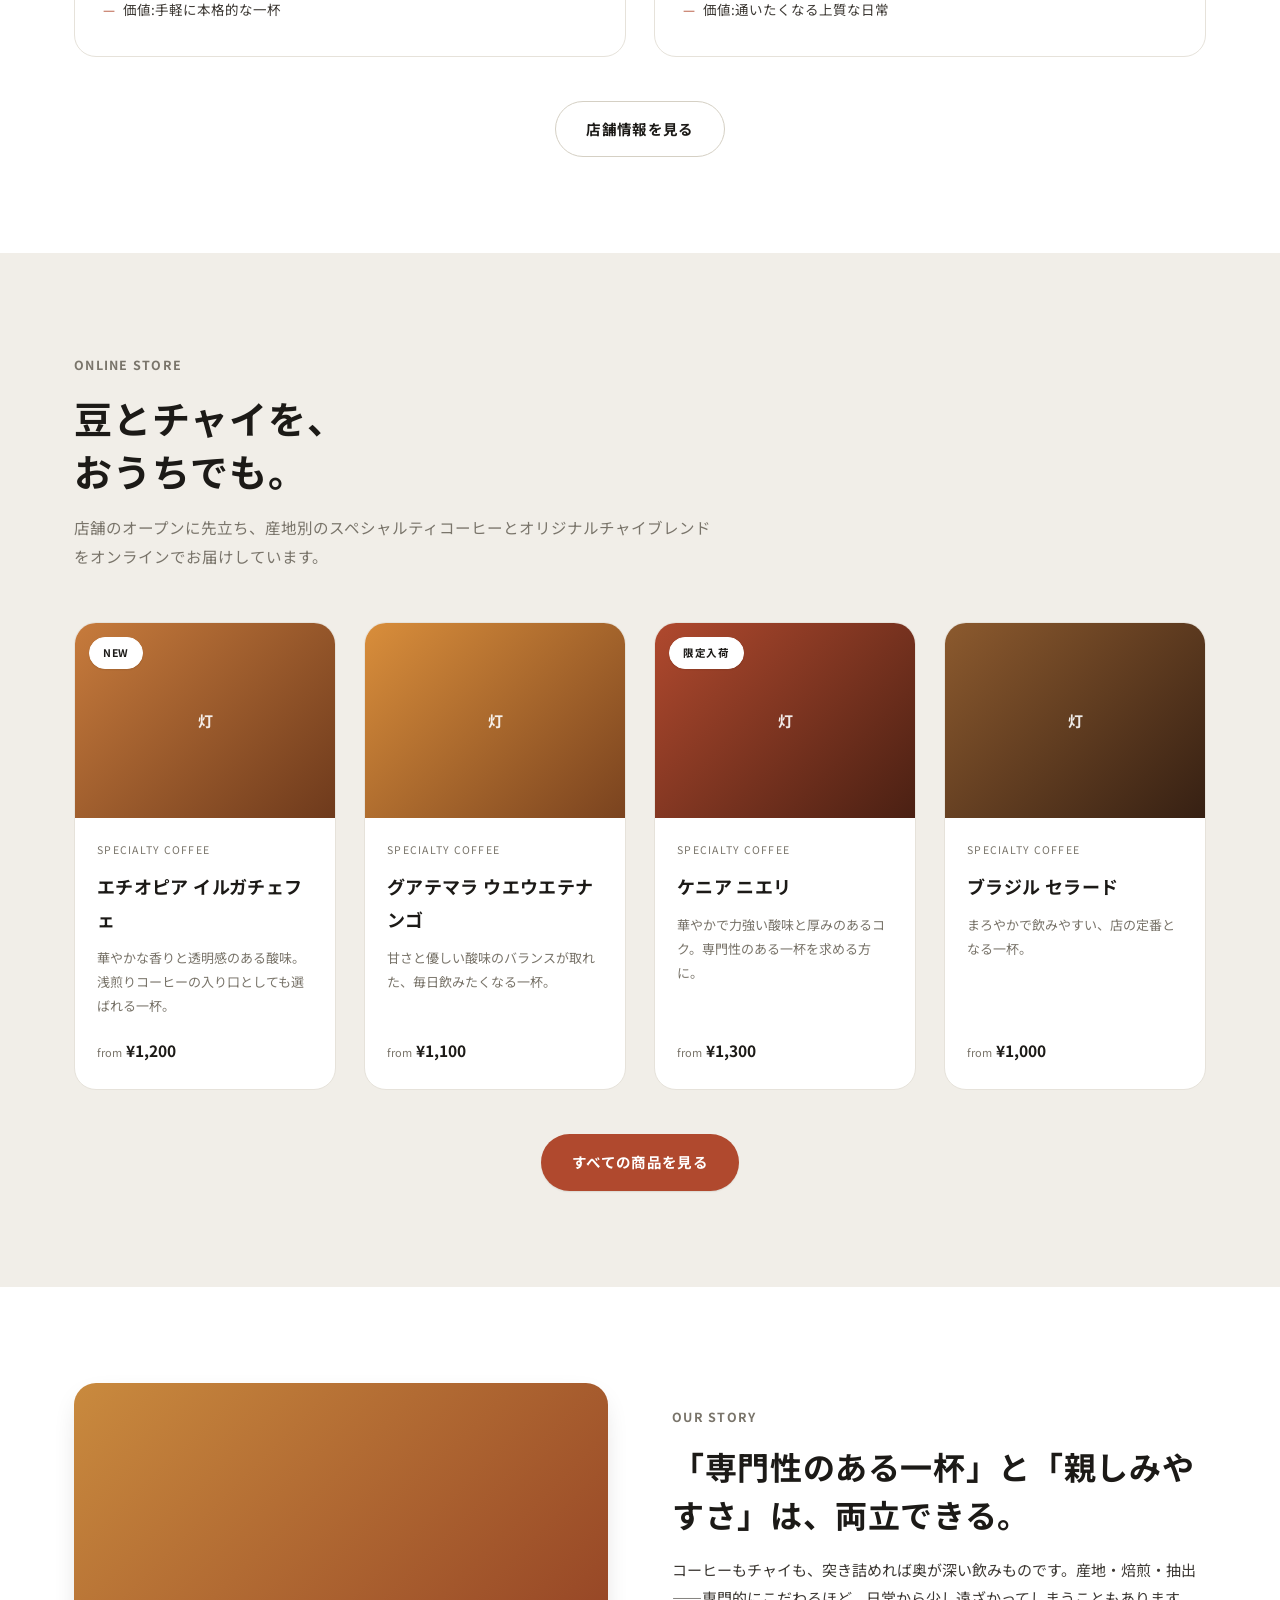
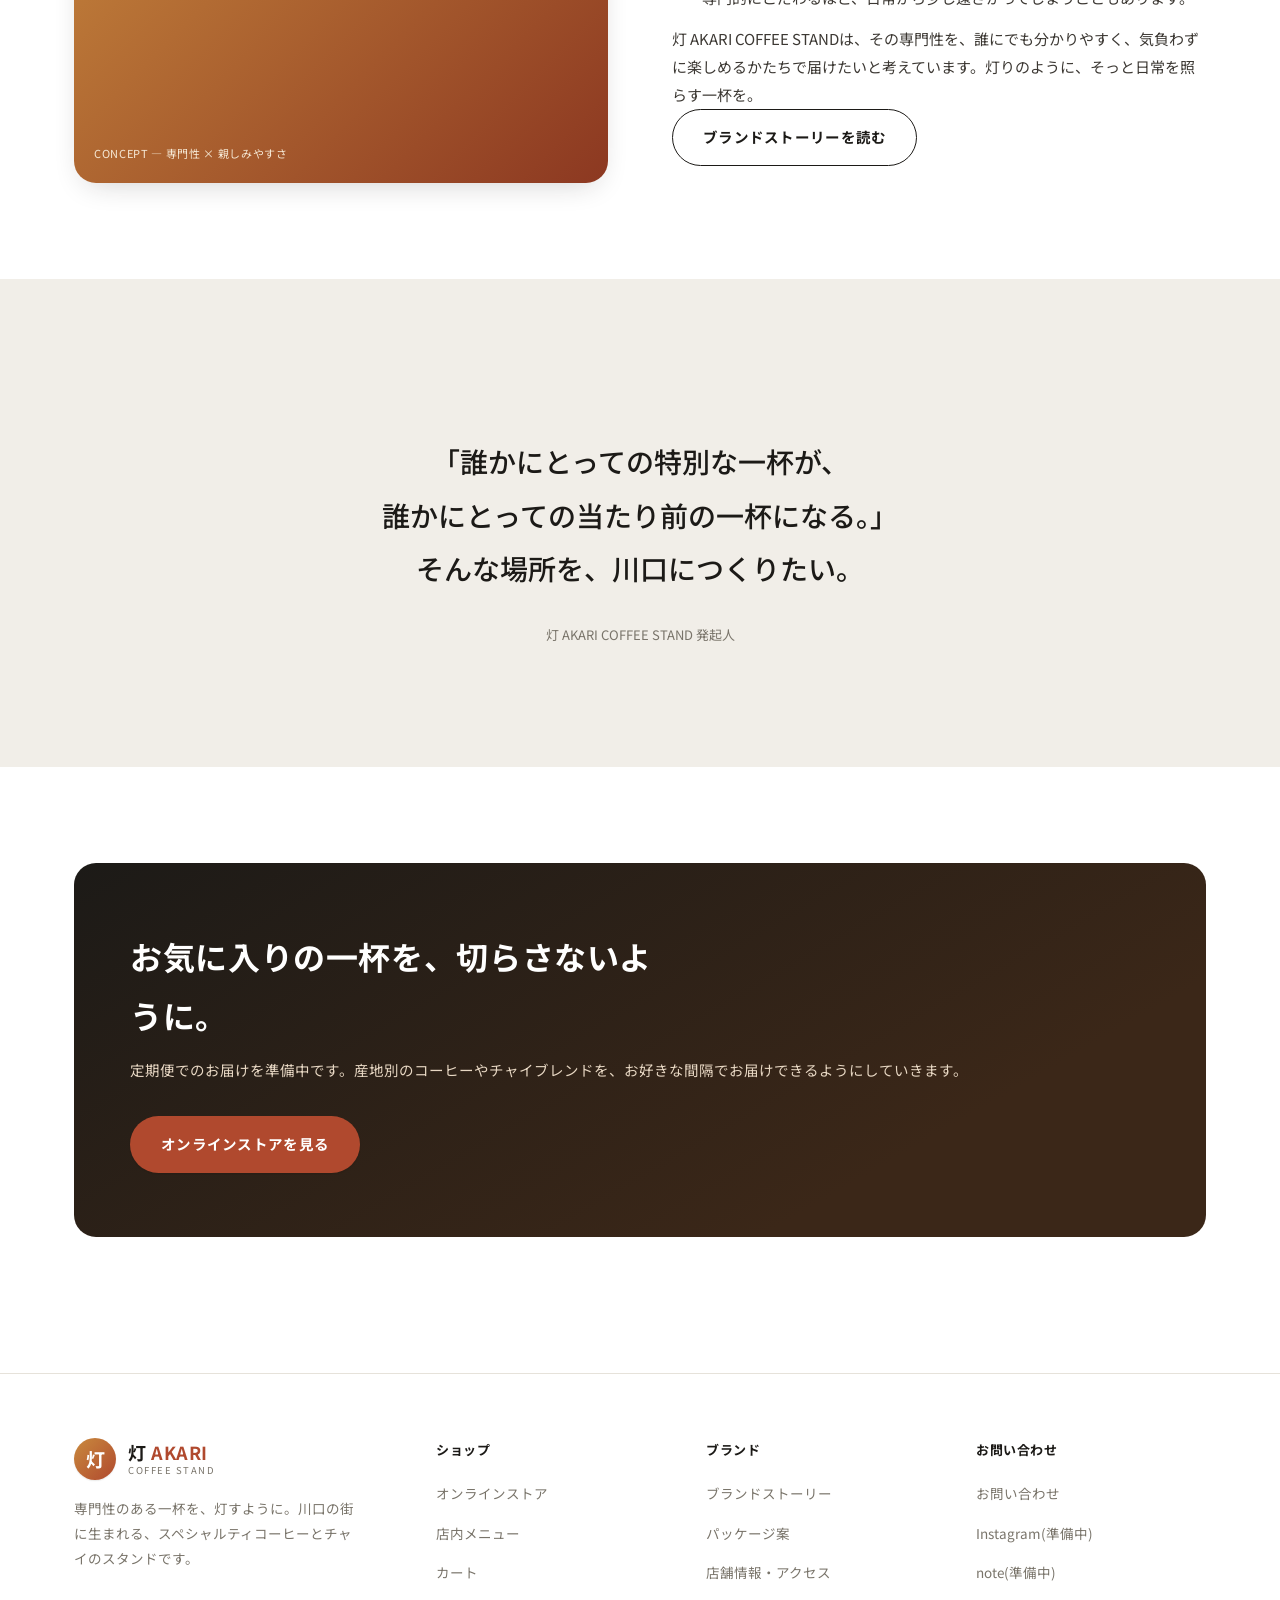
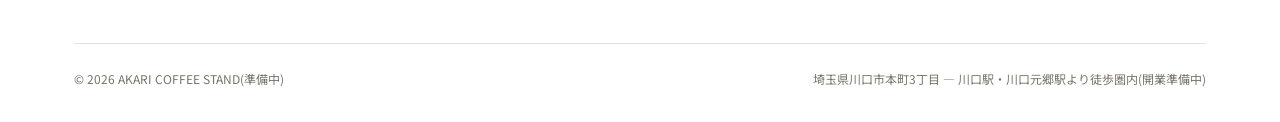
==== commit e3cdbb00: "Move to a single neutral typeface and a photo-first color model Based on a screenshot of pranachai.j" ====
--- a/index.html
+++ b/index.html
@@ -8,7 +8,7 @@
 <title>灯 AKARI COFFEE STAND ― 川口のスペシャルティコーヒー&チャイ</title>
 <link rel="preconnect" href="https://fonts.googleapis.com">
 <link rel="preconnect" href="https://fonts.gstatic.com" crossorigin>
-<link href="https://fonts.googleapis.com/css2?family=Kaisei+Tokumin:wght@400;500;700&family=Zen+Maru+Gothic:wght@400;500;700;900&display=swap" rel="stylesheet">
+<link href="https://fonts.googleapis.com/css2?family=Noto+Sans+JP:wght@400;500;700;900&display=swap" rel="stylesheet">
 <link rel="stylesheet" href="assets/styles.css">
 </head>
 <body>
--- a/assets/styles.css
+++ b/assets/styles.css
@@ -1,21 +1,21 @@
 /* ==========================================================================
    灯 AKARI COFFEE STAND ― Design System
    専門性のある一杯 × 親しみやすさ
-   Mincho(専門性) + Gothic(親しみやすさ) のフォント対比を軸にした
-   ブランド/EC 共通スタイルシート
+   単一書体(Noto Sans JP)をウェイトで使い分け、
+   ブランドカラーはロゴ・主要CTA・見出しの一部アクセントに限定して使用する
    ========================================================================== */
 
 :root{
-  /* ---- color: warm coffee-stand palette ---- */
-  --cream:        #FBF3E6;
-  --cream-deep:   #F3E4CC;
-  --paper:        #FFFCF6;
-  --coffee-900:   #2A1B12;
-  --coffee-700:   #4B3423;
-  --coffee-500:   #8A6E58;
-  --coffee-300:   #C9B49C;
-  --line:         #E7D8BE;
-  --line-strong:  #D8C4A3;
+  /* ---- color: neutral ink/paper base + a single sparing accent ---- */
+  --cream:        #FFFFFF;
+  --cream-deep:   #F1EEE8;
+  --paper:        #FFFFFF;
+  --coffee-900:   #1C1A17;
+  --coffee-700:   #3C3833;
+  --coffee-500:   #79746A;
+  --coffee-300:   #C7C2B8;
+  --line:         #E6E2DA;
+  --line-strong:  #D5D0C4;
   --brick:        #B0492E;
   --brick-dark:   #8C3821;
   --brick-tint:   #F4DCD1;
@@ -25,18 +25,18 @@
   --sage-tint:    #E7ECD9;
   --danger:       #B0492E;
 
-  --shadow-sm: 0 1px 2px rgba(42,27,18,.06), 0 1px 1px rgba(42,27,18,.04);
-  --shadow-md: 0 10px 30px -12px rgba(42,27,18,.28);
-  --shadow-lg: 0 24px 60px -20px rgba(42,27,18,.35);
+  --shadow-sm: 0 1px 2px rgba(28,26,23,.06), 0 1px 1px rgba(28,26,23,.04);
+  --shadow-md: 0 10px 30px -12px rgba(28,26,23,.24);
+  --shadow-lg: 0 24px 60px -20px rgba(28,26,23,.32);
 
   --radius-sm: 6px;
   --radius-md: 12px;
   --radius-lg: 22px;
   --radius-pill: 999px;
-  --radius-btn: 4px;
-
-  --font-serif: "Kaisei Tokumin", serif;
-  --font-sans:  "Zen Maru Gothic", sans-serif;
+  --radius-btn: 999px;
+
+  --font-serif: "Noto Sans JP", sans-serif;
+  --font-sans:  "Noto Sans JP", sans-serif;
 
   --header-h: 76px;
   --wrap: 1180px;
@@ -82,7 +82,7 @@
   position: sticky; top:0; z-index: 100;
   height: var(--header-h);
   display:flex; align-items:center;
-  background: rgba(251,243,230,.88);
+  background: rgba(255,255,255,.88);
   backdrop-filter: blur(10px) saturate(1.1);
   border-bottom: 1px solid var(--line);
 }
@@ -146,7 +146,7 @@
 /* mobile nav sheet */
 .nav-mobile{
   position: fixed; inset:0; z-index: 200;
-  background: rgba(42,27,18,.42);
+  background: rgba(28,26,23,.45);
   opacity:0; pointer-events:none; transition: opacity .25s ease;
 }
 .nav-mobile.is-open{ opacity:1; pointer-events:auto; }
@@ -182,25 +182,25 @@
 .btn-primary:hover{ background: var(--brick-dark); box-shadow: var(--shadow-md); }
 .btn-outline{ background: transparent; border-color: var(--coffee-900); color: var(--coffee-900); }
 .btn-outline:hover{ background: var(--coffee-900); color:#fff; }
-.btn-ghost{ background: var(--paper); border-color: var(--line-strong); color: var(--coffee-900); }
-.btn-ghost:hover{ border-color: var(--brick); color: var(--brick); }
+.btn-ghost{ background: transparent; border-color: var(--line-strong); color: var(--coffee-900); }
+.btn-ghost:hover{ border-color: var(--coffee-900); }
 .btn-block{ width:100%; }
 .btn-sm{ padding:10px 20px; font-size:13px; }
 .btn[disabled]{ opacity:.45; cursor:not-allowed; }
 
 .badge{
   display:inline-flex; align-items:center;
-  padding:5px 12px; border-radius: 2px;
-  font-family: var(--font-sans); font-weight:700; font-size:11px; letter-spacing:.04em;
-  background: var(--amber-tint); color: var(--brick-dark);
-}
-.badge-sage{ background: var(--sage-tint); color: var(--sage); }
+  padding:5px 13px; border-radius: var(--radius-pill); border:1px solid var(--coffee-900);
+  font-family: var(--font-sans); font-weight:700; font-size:10.5px; letter-spacing:.06em;
+  background: transparent; color: var(--coffee-900);
+}
+.badge-sage{ border-color: var(--sage); color: var(--sage); }
 .badge-outline{ background:transparent; border:1px solid var(--line-strong); color:var(--coffee-500); }
 
 .tag{
-  display:inline-block; padding:4px 11px; border-radius:2px;
-  font-size:11.5px; background: var(--cream-deep); color: var(--coffee-500);
-  border:1px solid var(--line);
+  display:inline-block; padding:4px 12px; border-radius:var(--radius-pill);
+  font-size:11.5px; background: transparent; color: var(--coffee-500);
+  border:1px solid var(--line-strong);
 }
 
 /* ==========================================================================
@@ -211,7 +211,7 @@
 .section-alt{ background: var(--cream-deep); }
 .eyebrow{
   font-family: var(--font-sans); font-weight:700; font-size:12.5px; letter-spacing:.1em;
-  color: var(--brick); display:inline-block; margin-bottom:14px;
+  color: var(--coffee-500); display:inline-block; margin-bottom:14px;
 }
 .section-head{ max-width:640px; margin-bottom:52px; }
 .section-head h2{ font-size: clamp(26px,3.4vw,38px); line-height:1.4; }
@@ -239,7 +239,7 @@
 .hero-actions{ display:flex; gap:14px; margin-top:34px; flex-wrap:wrap; }
 .hero-meta{ display:flex; gap:26px; margin-top:44px; flex-wrap:wrap; }
 .hero-meta-item{ display:flex; flex-direction:column; gap:4px; }
-.hero-meta-item .num{ font-family: var(--font-serif); font-size:22px; color: var(--coffee-900); }
+.hero-meta-item .num{ font-family: var(--font-serif); font-weight:700; font-size:22px; color: var(--coffee-900); }
 .hero-meta-item .label{ font-size:12px; color: var(--coffee-500); }
 
 .hero-art{
@@ -286,12 +286,12 @@
 .format-card:hover{ box-shadow: var(--shadow-md); transform: translateY(-4px); border-color: var(--line-strong); }
 .format-icon{
   width:52px; height:52px; border-radius:50%;
-  background: var(--amber-tint); display:flex; align-items:center; justify-content:center;
+  background: var(--cream-deep); display:flex; align-items:center; justify-content:center;
   margin-bottom:22px;
 }
-.format-icon svg{ width:24px; height:24px; stroke: var(--brick-dark); }
+.format-icon svg{ width:24px; height:24px; stroke: var(--coffee-900); }
 .format-card h3{ font-size:20px; margin-bottom:10px; }
-.format-card .format-time{ font-family: var(--font-sans); font-size:11.5px; color: var(--brick); letter-spacing:.05em; margin-bottom:14px; display:block; }
+.format-card .format-time{ font-family: var(--font-sans); font-size:11.5px; color: var(--coffee-500); letter-spacing:.05em; margin-bottom:14px; display:block; }
 .format-card p{ color: var(--coffee-500); font-size:14.5px; }
 .format-card .format-list{ margin-top:18px; display:flex; flex-direction:column; gap:8px; }
 .format-card .format-list li{ font-size:13.5px; color: var(--coffee-700); display:flex; gap:8px; }
@@ -299,7 +299,7 @@
 
 .value-card{ display:flex; gap:20px; }
 .value-num{
-  font-family: var(--font-serif); font-size:15px; color: var(--brick);
+  font-family: var(--font-serif); font-weight:700; font-size:15px; color: var(--brick);
   width:44px; height:44px; border-radius:50%; border:1px solid var(--brick-tint);
   display:flex; align-items:center; justify-content:center; flex-shrink:0;
 }
@@ -330,9 +330,10 @@
   aspect-ratio: 4/3; position:relative; overflow:hidden;
   display:flex; align-items:center; justify-content:center;
 }
-.product-card-media .pc-mark{ font-family: var(--font-serif); font-size:15px; color:#fff; opacity:.9; }
+.product-card-media .pc-mark{ font-family: var(--font-serif); font-weight:700; font-size:15px; color:#fff; opacity:.9; }
 .product-card-media .pc-badge{
   position:absolute; top:14px; left:14px;
+  background: #fff; border-color:#fff; box-shadow: var(--shadow-sm);
 }
 .product-card-body{ padding:22px 22px 24px; display:flex; flex-direction:column; gap:10px; flex:1; }
 .product-card-cat{ font-family: var(--font-sans); font-size:10.5px; letter-spacing:.12em; color: var(--coffee-500); text-transform:uppercase; }
@@ -373,7 +374,7 @@
   aspect-ratio: 1/1; border-radius: var(--radius-lg); position:sticky; top:calc(var(--header-h) + 24px);
   display:flex; align-items:center; justify-content:center; box-shadow: var(--shadow-lg);
 }
-.pd-media .pc-mark{ font-family: var(--font-serif); font-size:22px; color:#fff; }
+.pd-media .pc-mark{ font-family: var(--font-serif); font-weight:700; font-size:22px; color:#fff; }
 .pd-breadcrumb{ font-size:13px; color: var(--coffee-500); margin-bottom:18px; }
 .pd-breadcrumb a:hover{ color: var(--brick); }
 .pd-title{ font-size: clamp(26px,3vw,34px); line-height:1.4; }
@@ -406,7 +407,7 @@
 .notes-grid{ display:grid; grid-template-columns: repeat(3,1fr); gap:16px; margin-top:8px; }
 .notes-grid .note-item{ background: var(--cream-deep); border-radius: var(--radius-md); padding:16px; text-align:center; }
 .notes-grid .note-item .n-label{ font-size:11px; color: var(--coffee-500); font-family: var(--font-sans); }
-.notes-grid .note-item .n-val{ margin-top:6px; font-family: var(--font-serif); font-size:15px; color: var(--coffee-900); }
+.notes-grid .note-item .n-val{ margin-top:6px; font-family: var(--font-serif); font-weight:700; font-size:15px; color: var(--coffee-900); }
 
 /* related products */
 .related-strip{ display:flex; gap:20px; overflow-x:auto; padding-bottom:8px; }
@@ -417,7 +418,7 @@
    ========================================================================== */
 .cart-drawer{
   position: fixed; inset:0; z-index: 300;
-  background: rgba(42,27,18,.42); opacity:0; pointer-events:none; transition: opacity .25s ease;
+  background: rgba(28,26,23,.45); opacity:0; pointer-events:none; transition: opacity .25s ease;
 }
 .cart-drawer.is-open{ opacity:1; pointer-events:auto; }
 .cart-drawer-panel{
@@ -479,7 +480,7 @@
 
 .pillars{ display:grid; grid-template-columns: repeat(3,1fr); gap:28px; margin-top:16px; }
 .pillar{ text-align:center; padding:36px 24px; background: var(--paper); border-radius: var(--radius-lg); border:1px solid var(--line); }
-.pillar-mark{ font-family: var(--font-serif); font-size:30px; color: var(--brick); margin-bottom:16px; }
+.pillar-mark{ font-family: var(--font-serif); font-weight:700; font-size:30px; color: var(--brick); margin-bottom:16px; }
 .pillar h3{ font-size:17px; margin-bottom:10px; }
 .pillar p{ font-size:13.5px; color: var(--coffee-500); }
 
@@ -487,14 +488,14 @@
   margin: 8px auto 0; max-width:820px; text-align:center; padding: 56px 20px;
 }
 .quote-block blockquote{
-  font-family: var(--font-serif); font-size: clamp(20px,2.6vw,28px); line-height:1.9; color: var(--coffee-900);
+  font-family: var(--font-serif); font-weight:500; font-size: clamp(20px,2.6vw,28px); line-height:1.9; color: var(--coffee-900);
 }
 .quote-block cite{ display:block; margin-top:22px; font-style:normal; font-size:13px; color: var(--coffee-500); }
 
 .timeline{ display:flex; flex-direction:column; }
 .timeline-row{ display:grid; grid-template-columns: 120px 1fr; gap:24px; padding:22px 0; border-top:1px solid var(--line); }
 .timeline-row:last-child{ border-bottom:1px solid var(--line); }
-.timeline-time{ font-family: var(--font-sans); font-size:12px; color: var(--brick); padding-top:2px; }
+.timeline-time{ font-family: var(--font-sans); font-size:12px; color: var(--coffee-500); font-weight:700; padding-top:2px; }
 .timeline-body h4{ font-size:15.5px; margin-bottom:6px; }
 .timeline-body p{ font-size:13.5px; color: var(--coffee-500); }
 
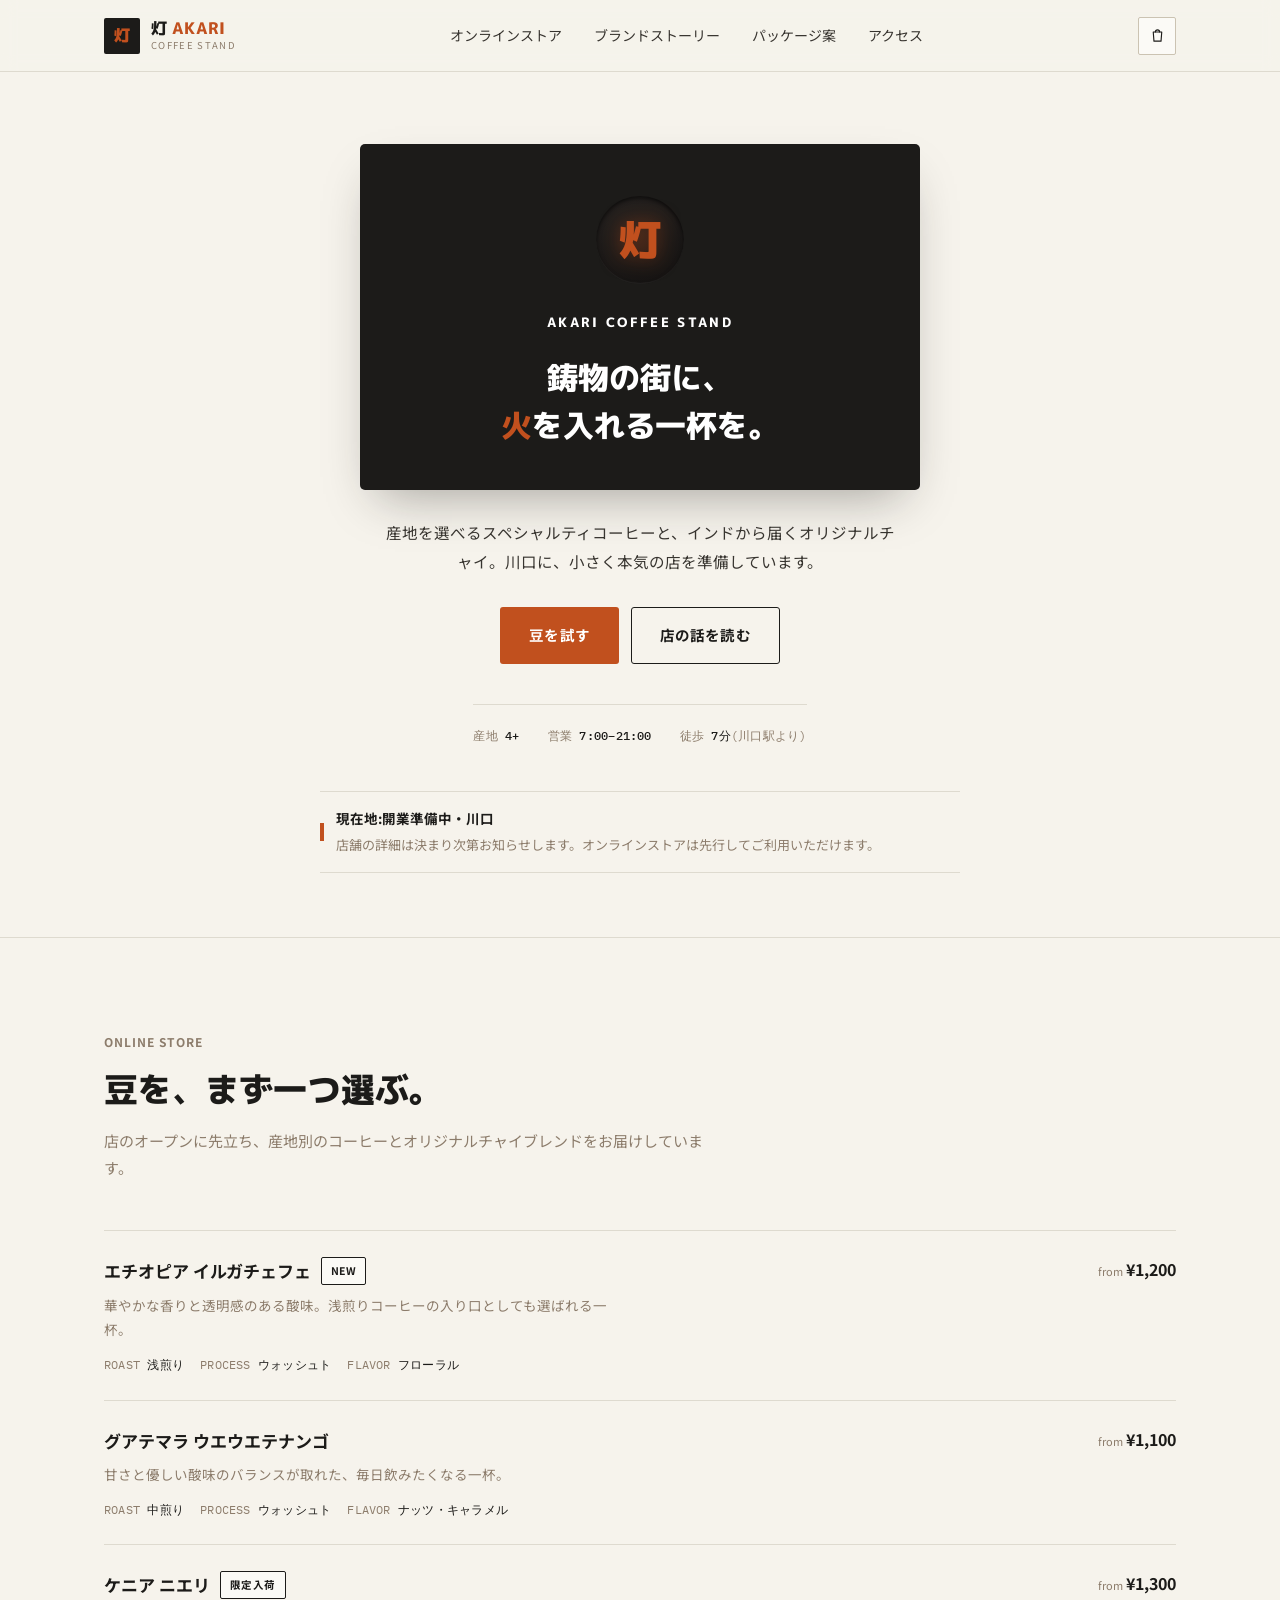
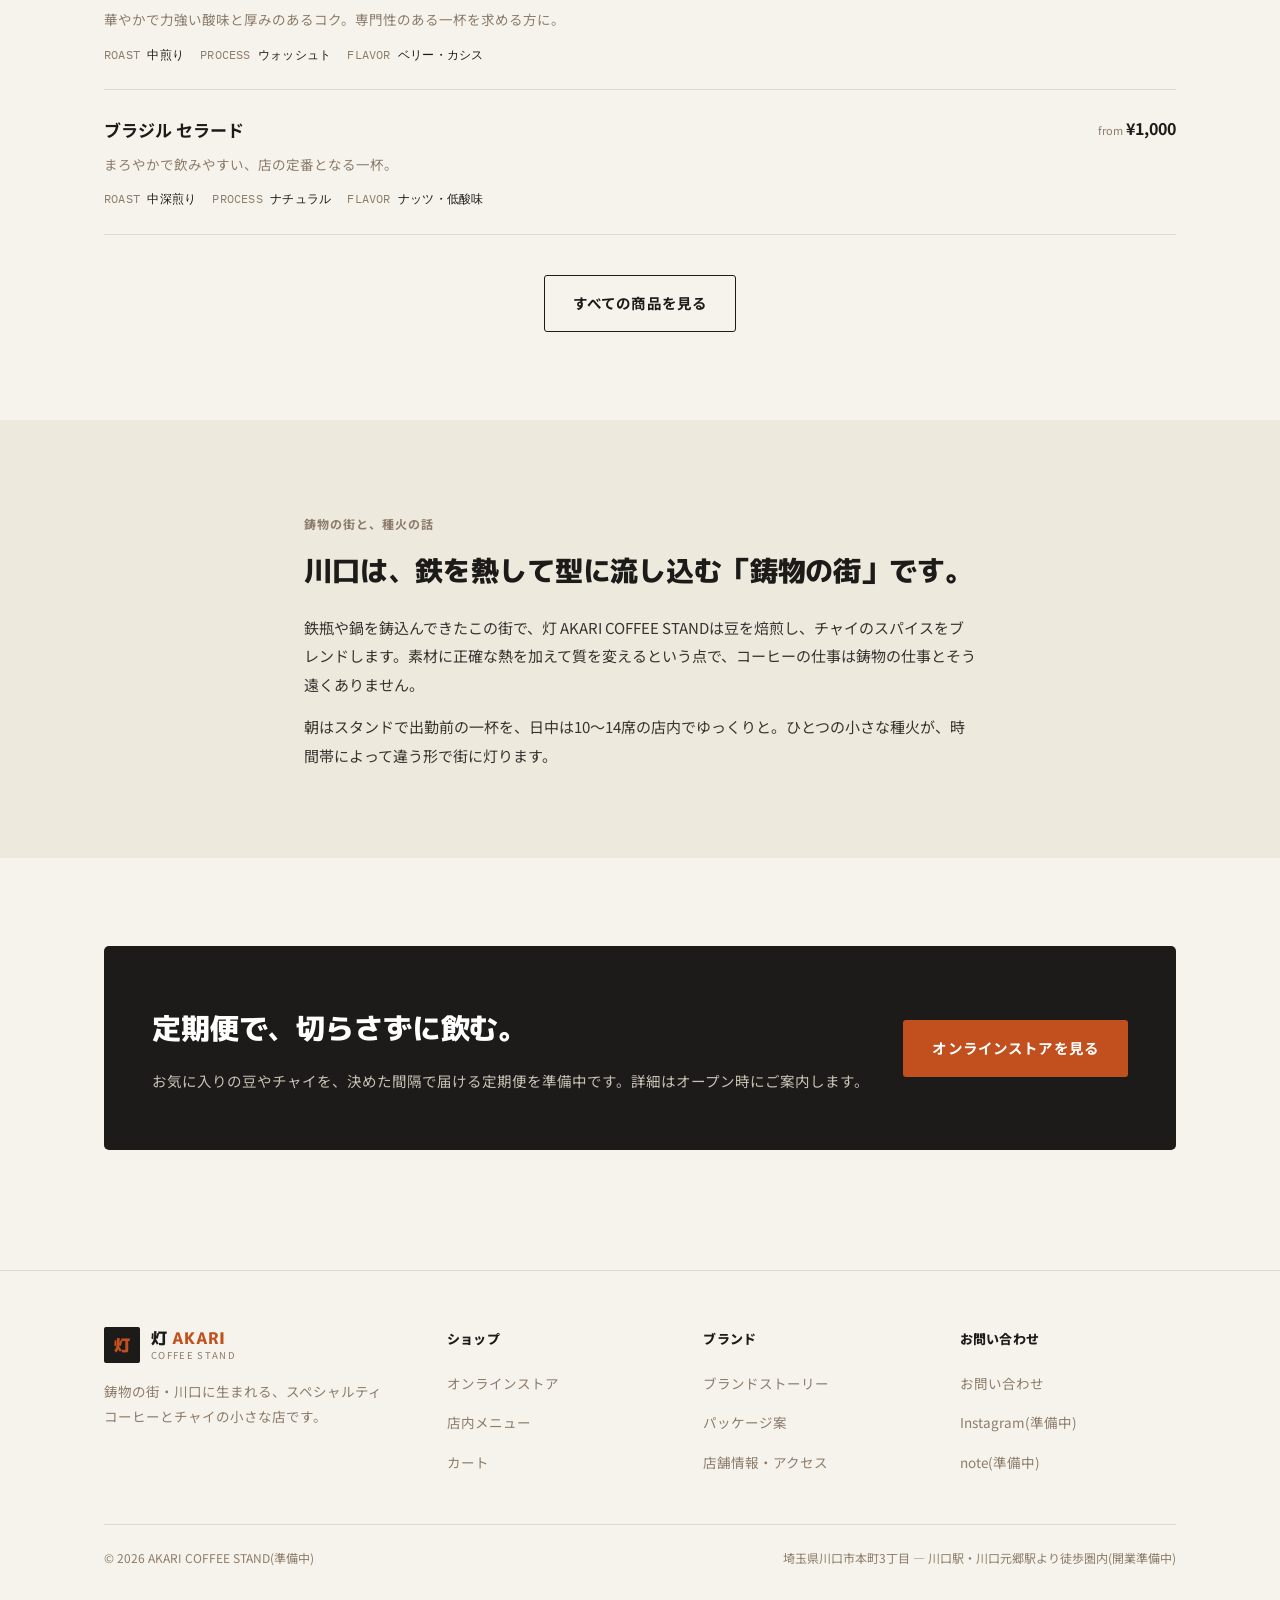
==== commit 5d9d94b5: "Rebuild design system around Kawaguchi's cast-iron-town identity Replaces the generic "coffee shop" " ====
--- a/index.html
+++ b/index.html
@@ -3,12 +3,12 @@
 <head>
 <meta charset="UTF-8">
 <meta name="viewport" content="width=device-width, initial-scale=1.0">
-<meta name="theme-color" content="#B0492E">
-<meta name="description" content="灯 AKARI COFFEE STAND ― 川口に生まれる、専門性のある一杯×親しみやすさ。産地別のスペシャルティコーヒーと、インド直輸入のスパイスで仕立てるオリジナルチャイをオンラインストアでお届けします。">
+<meta name="theme-color" content="#1C1B19">
+<meta name="description" content="灯 AKARI COFFEE STAND ― 鋳物の街・川口に生まれる、スペシャルティコーヒーとチャイの小さな店。産地を選べる豆とオリジナルチャイブレンドを、オンラインストアで先行してお届けします。">
 <title>灯 AKARI COFFEE STAND ― 川口のスペシャルティコーヒー&チャイ</title>
 <link rel="preconnect" href="https://fonts.googleapis.com">
 <link rel="preconnect" href="https://fonts.gstatic.com" crossorigin>
-<link href="https://fonts.googleapis.com/css2?family=Noto+Sans+JP:wght@400;500;700;900&display=swap" rel="stylesheet">
+<link href="https://fonts.googleapis.com/css2?family=M+PLUS+1p:wght@700;800;900&family=Noto+Sans+JP:wght@400;500;700&family=IBM+Plex+Mono:wght@500&display=swap" rel="stylesheet">
 <link rel="stylesheet" href="assets/styles.css">
 </head>
 <body>
@@ -56,140 +56,66 @@
 
 <main>
 
-  <!-- ============ Hero ============ -->
+  <!-- ============ Hero: 刻印プレート ============ -->
   <section class="hero">
     <div class="wrap">
-      <div class="hero-grid">
-        <div>
-          <span class="eyebrow">KAWAGUCHI / OPEN PREPARATION</span>
-          <h1 class="hero-title">専門性のある一杯を、<br><span class="accent">灯</span>すように。</h1>
-          <p class="hero-sub">スペシャルティコーヒーと、インドから直輸入したスパイスで仕立てるオリジナルチャイ。川口の街の「朝」と「日常」と「夜」に寄り添う、コーヒースタンドを準備しています。</p>
-          <div class="hero-actions">
-            <a href="products.html" class="btn btn-primary">オンラインストアを見る</a>
-            <a href="about.html" class="btn btn-outline">ブランドストーリーを読む</a>
-          </div>
-          <div class="hero-meta">
-            <div class="hero-meta-item">
-              <span class="num">4種+α</span>
-              <span class="label">産地別スペシャルティコーヒー</span>
-            </div>
-            <div class="hero-meta-item">
-              <span class="num">7:00–21:00</span>
-              <span class="label">想定営業時間</span>
-            </div>
-            <div class="hero-meta-item">
-              <span class="num">徒歩7分</span>
-              <span class="label">川口駅から(予定地)</span>
-            </div>
-          </div>
-        </div>
-        <div class="hero-art">
-          <div class="hero-art-ring">
-            <span class="hero-art-mark">灯</span>
-          </div>
-          <div class="hero-art-caption">
-            <span>AKARI COFFEE STAND</span>
-            <span>KAWAGUCHI, SAITAMA</span>
-          </div>
-        </div>
-      </div>
-
-      <div class="status-banner">
-        <span class="dot"></span>
-        <div>
-          <strong>現在、川口での開業準備を進めています。</strong>
-          <span class="muted">店舗の詳細・オープン日は決まり次第このサイトでお知らせします。オンラインストアは先行してご利用いただけます。</span>
-        </div>
-      </div>
-    </div>
-  </section>
-
-  <!-- ============ 2 formats ============ -->
+      <div class="stamp-plate">
+        <div class="stamp-mark">灯</div>
+        <div class="plate-name">AKARI COFFEE STAND</div>
+        <h1 class="plate-tagline">鋳物の街に、<br><span class="accent">火</span>を入れる一杯を。</h1>
+      </div>
+
+      <p class="hero-sub" style="margin-top:28px; max-width:520px; text-align:center; color:var(--ink-soft); font-size:15.5px">
+        産地を選べるスペシャルティコーヒーと、インドから届くオリジナルチャイ。川口に、小さく本気の店を準備しています。
+      </p>
+
+      <div class="hero-actions">
+        <a href="products.html" class="btn btn-primary">豆を試す</a>
+        <a href="about.html" class="btn btn-outline">店の話を読む</a>
+      </div>
+
+      <div class="spec-strip">
+        <span>産地 <b>4+</b></span>
+        <span>営業 <b>7:00–21:00</b></span>
+        <span>徒歩 <b>7分</b>(川口駅より)</span>
+      </div>
+
+      <div class="status-line">
+        <span class="tick"></span>
+        <span>
+          <strong>現在地:開業準備中・川口</strong>
+          <span class="muted">店舗の詳細は決まり次第お知らせします。オンラインストアは先行してご利用いただけます。</span>
+        </span>
+      </div>
+    </div>
+  </section>
+
+  <!-- ============ Products: spec list ============ -->
   <section class="section">
     <div class="wrap">
       <div class="section-head">
-        <span class="eyebrow">ONE SHOP, TWO SCENES</span>
-        <h2>ひとつの店舗に、<br>2つの時間の過ごし方。</h2>
-        <p class="lead">「スタンド」「店内」。異なるシーンの方に、異なる価値をお届けします。オンラインストアでは、その一杯をおうちでも楽しんでいただけます。</p>
-      </div>
-
-      <div class="grid grid-2">
-        <div class="format-card">
-          <div class="format-icon">
-            <svg viewBox="0 0 24 24" fill="none" stroke-width="1.6" stroke-linecap="round" stroke-linejoin="round"><path d="M7 9h10l-1 10a2 2 0 0 1-2 2H10a2 2 0 0 1-2-2L7 9Z"/><path d="M9 9V7a3 3 0 0 1 6 0v2"/><path d="M8 13h8"/></svg>
-          </div>
-          <span class="format-time">平日朝の出勤前 / 休日</span>
-          <h3>スタンド営業</h3>
-          <p>通りに面したスタンドから、スペシャルティの空白地帯にリーズナブルな一杯を。上質なコーヒー・紅茶を求める方に、忙しい朝でも気軽に立ち寄っていただけます。</p>
-          <ul class="format-list">
-            <li>対象:上質なコーヒー・紅茶を求める層</li>
-            <li>価値:手軽に本格的な一杯</li>
-          </ul>
-        </div>
-
-        <div class="format-card">
-          <div class="format-icon">
-            <svg viewBox="0 0 24 24" fill="none" stroke-width="1.6" stroke-linecap="round" stroke-linejoin="round"><path d="M4 9h12v6a4 4 0 0 1-4 4H8a4 4 0 0 1-4-4V9Z"/><path d="M16 10h2a2 2 0 0 1 0 4h-2"/><path d="M8 4c0 1 1 1 1 2s-1 1-1 2"/><path d="M12 4c0 1 1 1 1 2s-1 1-1 2"/></svg>
-          </div>
-          <span class="format-time">平日日中 / 休日</span>
-          <h3>店内営業</h3>
-          <p>10〜14席の落ち着いた空間で、コーヒー・チャイ・クレープをゆっくりと。日常的に通いたくなる、生活にプラスアルファをもたらすカフェを目指します。</p>
-          <ul class="format-list">
-            <li>対象:30〜50代の子連れ・主婦層</li>
-            <li>価値:通いたくなる上質な日常</li>
-          </ul>
-        </div>
-
-      </div>
-
+        <span class="eyebrow">ONLINE STORE</span>
+        <h2>豆を、まず一つ選ぶ。</h2>
+        <p class="lead">店のオープンに先立ち、産地別のコーヒーとオリジナルチャイブレンドをお届けしています。</p>
+      </div>
+      <div class="spec-list" id="homeFeatured"></div>
       <div class="section-foot center">
-        <a href="access.html" class="btn btn-ghost">店舗情報を見る</a>
-      </div>
-    </div>
-  </section>
-
-  <!-- ============ Featured products ============ -->
+        <a href="products.html" class="btn btn-outline">すべての商品を見る</a>
+      </div>
+    </div>
+  </section>
+
+  <!-- ============ Brand short story ============ -->
   <section class="section section-alt">
-    <div class="wrap">
-      <div class="section-head">
-        <span class="eyebrow">ONLINE STORE</span>
-        <h2>豆とチャイを、<br>おうちでも。</h2>
-        <p class="lead">店舗のオープンに先立ち、産地別のスペシャルティコーヒーとオリジナルチャイブレンドをオンラインでお届けしています。</p>
-      </div>
-      <div class="grid grid-4" id="homeFeatured"></div>
-      <div class="section-foot center">
-        <a href="products.html" class="btn btn-primary">すべての商品を見る</a>
-      </div>
-    </div>
-  </section>
-
-  <!-- ============ Brand story teaser ============ -->
-  <section class="section">
-    <div class="wrap">
-      <div class="story-split">
-        <div class="story-visual" style="background: linear-gradient(135deg, #C98A3E, #8C3821);">
-          <span class="caption">CONCEPT — 専門性 × 親しみやすさ</span>
-        </div>
-        <div class="story-copy">
-          <span class="eyebrow">OUR STORY</span>
-          <h2>「専門性のある一杯」と「親しみやすさ」は、両立できる。</h2>
-          <p>コーヒーもチャイも、突き詰めれば奥が深い飲みものです。産地・焙煎・抽出――専門的にこだわるほど、日常から少し遠ざかってしまうこともあります。</p>
-          <p>灯 AKARI COFFEE STANDは、その専門性を、誰にでも分かりやすく、気負わずに楽しめるかたちで届けたいと考えています。灯りのように、そっと日常を照らす一杯を。</p>
-          <div class="section-foot mt-0" style="margin-top:28px">
-            <a href="about.html" class="btn btn-outline">ブランドストーリーを読む</a>
-          </div>
-        </div>
-      </div>
-    </div>
-  </section>
-
-  <!-- ============ Quote ============ -->
-  <section class="section-tight section-alt">
-    <div class="wrap">
-      <div class="quote-block">
-        <blockquote>「誰かにとっての特別な一杯が、<br>誰かにとっての当たり前の一杯になる。」<br>そんな場所を、川口につくりたい。</blockquote>
-        <cite>灯 AKARI COFFEE STAND 発起人</cite>
-      </div>
+    <div class="wrap" style="max-width:720px">
+      <span class="eyebrow">鋳物の街と、種火の話</span>
+      <h2 style="font-size:clamp(22px,3vw,28px); line-height:1.6">川口は、鉄を熱して型に流し込む「鋳物の街」です。</h2>
+      <p style="margin-top:20px; color:var(--ink-soft); font-size:15px; line-height:1.9">
+        鉄瓶や鍋を鋳込んできたこの街で、灯 AKARI COFFEE STANDは豆を焙煎し、チャイのスパイスをブレンドします。素材に正確な熱を加えて質を変えるという点で、コーヒーの仕事は鋳物の仕事とそう遠くありません。
+      </p>
+      <p style="margin-top:14px; color:var(--ink-soft); font-size:15px; line-height:1.9">
+        朝はスタンドで出勤前の一杯を、日中は10〜14席の店内でゆっくりと。ひとつの小さな種火が、時間帯によって違う形で街に灯ります。
+      </p>
     </div>
   </section>
 
@@ -198,8 +124,8 @@
     <div class="wrap">
       <div class="cta-band">
         <div>
-          <h2>お気に入りの一杯を、切らさないように。</h2>
-          <p>定期便でのお届けを準備中です。産地別のコーヒーやチャイブレンドを、お好きな間隔でお届けできるようにしていきます。</p>
+          <h2>定期便で、切らさずに飲む。</h2>
+          <p>お気に入りの豆やチャイを、決めた間隔で届ける定期便を準備中です。詳細はオープン時にご案内します。</p>
         </div>
         <a href="products.html" class="btn btn-primary">オンラインストアを見る</a>
       </div>
@@ -219,7 +145,7 @@
             <span class="brand-sub">COFFEE STAND</span>
           </div>
         </a>
-        <p>専門性のある一杯を、灯すように。川口の街に生まれる、スペシャルティコーヒーとチャイのスタンドです。</p>
+        <p>鋳物の街・川口に生まれる、スペシャルティコーヒーとチャイの小さな店です。</p>
       </div>
       <div class="footer-col">
         <h4>ショップ</h4>
@@ -274,7 +200,7 @@
 <script src="assets/app.js"></script>
 <script>
   document.getElementById('homeFeatured').innerHTML =
-    AKARI.DATA.products.slice(0, 4).map(AKARI.productCardHTML).join('');
+    AKARI.DATA.products.slice(0, 4).map(AKARI.productRowHTML).join('');
 </script>
 
 </body>
--- a/assets/styles.css
+++ b/assets/styles.css
@@ -1,54 +1,53 @@
 /* ==========================================================================
    灯 AKARI COFFEE STAND ― Design System
-   専門性のある一杯 × 親しみやすさ
-   単一書体(Noto Sans JP)をウェイトで使い分け、
-   ブランドカラーはロゴ・主要CTA・見出しの一部アクセントに限定して使用する
+   川口=鋳物の街という土地の事実を起点にした固有トークン。
+   種火(アクセント)は刻印マーク・主要CTA・見出し内の一語だけに絞る。
+   書体はディスプレイ/本文の2系統+スペック用の等幅を、役割で厳密に分ける。
    ========================================================================== */
 
 :root{
-  /* ---- color: neutral ink/paper base + a single sparing accent ---- */
-  --cream:        #FFFFFF;
-  --cream-deep:   #F1EEE8;
-  --paper:        #FFFFFF;
-  --coffee-900:   #1C1A17;
-  --coffee-700:   #3C3833;
-  --coffee-500:   #79746A;
-  --coffee-300:   #C7C2B8;
-  --line:         #E6E2DA;
-  --line-strong:  #D5D0C4;
-  --brick:        #B0492E;
-  --brick-dark:   #8C3821;
-  --brick-tint:   #F4DCD1;
-  --amber:        #C98A3E;
-  --amber-tint:   #F3E3C4;
-  --sage:         #6E7C4C;
-  --sage-tint:    #E7ECD9;
-  --danger:       #B0492E;
-
-  --shadow-sm: 0 1px 2px rgba(28,26,23,.06), 0 1px 1px rgba(28,26,23,.04);
-  --shadow-md: 0 10px 30px -12px rgba(28,26,23,.24);
-  --shadow-lg: 0 24px 60px -20px rgba(28,26,23,.32);
-
-  --radius-sm: 6px;
-  --radius-md: 12px;
-  --radius-lg: 22px;
+  /* ---- color ---- */
+  --paper:            #F6F3EC;   /* 生成 kinari ― ページ地色 */
+  --paper-alt:         #EEE9DD;  /* 生成(濃)― セクション区切り用 */
+  --panel:             #FBFAF6; /* パネル面(プレート/フォーム等のわずかな浮き) */
+  --ink:               #1C1B19; /* 鋳肌 igata ― 見出し・本文 */
+  --ink-soft:          #37342F; /* 本文のやや軽い色 */
+  --rust:              #8C7C6B; /* 鉄錆 tessa ― 補助テキスト・ラベル */
+  --rust-light:        #C4BBAC; /* 鉄錆(淡)― 無効状態など */
+  --hairline:          #DEDACF;/* 罫線 */
+  --hairline-strong:   #CBC3B2;
+  --ember:             #C1501E; /* 種火 tanebi ― 唯一のアクセント */
+  --ember-dark:        #9A3D16;
+  --ember-tint:        #F1DACB;
+  --steel:             #B7BAB4; /* 銀鼠 ginnezu ― 寒色の差し色(フォーカス等) */
+  --sage:              #6E7C4C; /* チャイ系ラインの識別色(パッケージ案のみ使用) */
+  --sage-tint:         #E7ECD9;
+
+  --shadow-sm: 0 1px 2px rgba(28,26,23,.08);
+  --shadow-md: 0 8px 24px -10px rgba(28,26,23,.28);
+  --shadow-lg: 0 22px 48px -18px rgba(28,26,23,.38);
+
+  --radius-sm: 2px;
+  --radius-md: 3px;
+  --radius-lg: 5px;
   --radius-pill: 999px;
-  --radius-btn: 999px;
-
-  --font-serif: "Noto Sans JP", sans-serif;
-  --font-sans:  "Noto Sans JP", sans-serif;
-
-  --header-h: 76px;
-  --wrap: 1180px;
+  --radius-btn: 3px;
+
+  --font-display: "M PLUS 1p", sans-serif;  /* 刻印・見出し */
+  --font-body:    "Noto Sans JP", sans-serif; /* 本文・UI */
+  --font-spec:    "IBM Plex Mono", monospace; /* スペック数値専用(産地・焙煎度・LOT等) */
+
+  --header-h: 72px;
+  --wrap: 1120px;
 }
 
 *, *::before, *::after{ box-sizing: border-box; }
 html{ scroll-behavior: smooth; }
 body{
   margin:0;
-  background: var(--cream);
-  color: var(--coffee-700);
-  font-family: var(--font-sans);
+  background: var(--paper);
+  color: var(--ink-soft);
+  font-family: var(--font-body);
   font-size: 16px;
   line-height: 1.85;
   -webkit-font-smoothing: antialiased;
@@ -59,11 +58,11 @@
 ul{ margin:0; padding:0; list-style:none; }
 button{ font-family: inherit; }
 h1,h2,h3,h4{
-  font-family: var(--font-serif);
-  color: var(--coffee-900);
+  font-family: var(--font-display);
+  color: var(--ink);
   margin: 0;
-  font-weight: 700;
-  letter-spacing: .02em;
+  font-weight: 800;
+  letter-spacing: -0.005em;
 }
 p{ margin:0; }
 
@@ -73,7 +72,24 @@
   padding: 0 24px;
 }
 
-/* ---- background: flat warm paper tone, no glow wash ---- */
+/* ---- accessibility: keyboard focus is always visible ---- */
+a:focus-visible, button:focus-visible, .btn:focus-visible,
+input:focus-visible, select:focus-visible, textarea:focus-visible,
+.spec-row:focus-visible, .filter-btn:focus-visible, .option-chip:focus-visible,
+.icon-btn:focus-visible, .qty-control button:focus-visible{
+  outline: 2px solid var(--ember);
+  outline-offset: 2px;
+}
+
+/* ---- accessibility: honor reduced-motion preference ---- */
+@media (prefers-reduced-motion: reduce){
+  *, *::before, *::after{
+    animation-duration: 0.001ms !important;
+    animation-iteration-count: 1 !important;
+    transition-duration: 0.001ms !important;
+    scroll-behavior: auto !important;
+  }
+}
 
 /* ==========================================================================
    Header
@@ -82,62 +98,62 @@
   position: sticky; top:0; z-index: 100;
   height: var(--header-h);
   display:flex; align-items:center;
-  background: rgba(255,255,255,.88);
-  backdrop-filter: blur(10px) saturate(1.1);
-  border-bottom: 1px solid var(--line);
+  background: rgba(246,243,236,.9);
+  backdrop-filter: blur(8px);
+  border-bottom: 1px solid var(--hairline);
 }
 .site-header .wrap{
   display:flex; align-items:center; justify-content:space-between;
   width:100%;
 }
 .brand{
-  display:flex; align-items:center; gap:12px;
+  display:flex; align-items:center; gap:11px;
 }
 .brand-mark{
-  width:42px; height:42px; border-radius:50%;
-  background: linear-gradient(135deg, var(--amber), var(--brick));
-  color:#fff; font-family: var(--font-serif); font-weight:700;
+  width:36px; height:36px; border-radius: var(--radius-sm);
+  background: var(--ink);
+  color: var(--ember); font-family: var(--font-display); font-weight:900;
   display:flex; align-items:center; justify-content:center;
-  font-size:19px; box-shadow: var(--shadow-sm);
+  font-size:16px;
   flex-shrink:0;
 }
 .brand-word{ display:flex; flex-direction:column; line-height:1.1; }
 .brand-name{
-  font-family: var(--font-serif); font-weight:700; font-size:18px; color: var(--coffee-900);
-  letter-spacing:.03em;
-}
-.brand-name .accent{ color: var(--brick); }
+  font-family: var(--font-display); font-weight:800; font-size:16px; color: var(--ink);
+  letter-spacing:.01em;
+}
+.brand-name .accent{ color: var(--ember); }
 .brand-sub{
-  font-family: var(--font-sans); font-size:9.5px; letter-spacing:.16em;
-  color: var(--coffee-500); text-transform:uppercase; margin-top:2px;
+  font-family: var(--font-body); font-size:9.5px; letter-spacing:.14em;
+  color: var(--rust); text-transform:uppercase; margin-top:2px;
 }
 
 .nav-desktop{
-  display:flex; align-items:center; gap:34px;
+  display:flex; align-items:center; gap:32px;
 }
 .nav-desktop a{
-  font-size:14px; color: var(--coffee-700); position:relative; padding:6px 0;
-  transition: color .2s ease;
-}
-.nav-desktop a:hover{ color: var(--brick); }
-.nav-desktop a.is-active{ color: var(--brick-dark); font-weight:700; }
-
-.header-actions{ display:flex; align-items:center; gap:10px; }
+  font-size:14px; color: var(--ink-soft); position:relative; padding:6px 0;
+  transition: color .15s ease;
+}
+.nav-desktop a:hover{ color: var(--ember); }
+.nav-desktop a.is-active{ color: var(--ink); font-weight:700; }
+
+.header-actions{ display:flex; align-items:center; gap:8px; }
 .icon-btn{
-  width:40px; height:40px; border-radius:50%;
-  border:1px solid var(--line-strong); background: var(--paper);
+  width:38px; height:38px; border-radius: var(--radius-sm);
+  border:1px solid var(--hairline-strong); background: var(--panel);
   display:flex; align-items:center; justify-content:center;
-  cursor:pointer; position:relative; transition: border-color .2s, background .2s;
-}
-.icon-btn:hover{ border-color: var(--brick); background:#fff; }
-.icon-btn svg{ width:18px; height:18px; stroke: var(--coffee-900); }
+  cursor:pointer; position:relative; transition: border-color .15s ease;
+}
+.icon-btn:hover{ border-color: var(--ink); }
+.icon-btn svg{ width:17px; height:17px; stroke: var(--ink); }
 .cart-count{
   position:absolute; top:-6px; right:-6px;
-  min-width:18px; height:18px; padding:0 4px;
-  border-radius:999px; background: var(--brick); color:#fff;
-  font-family: var(--font-sans); font-size:10px; font-weight:700;
+  min-width:17px; height:17px; padding:0 4px;
+  border-radius:999px; background: var(--ember); color:#fff;
+  font-family: var(--font-body); font-size:10px; font-weight:700;
   display:flex; align-items:center; justify-content:center;
-  border:2px solid var(--cream);
+  border:2px solid var(--paper);
 }
 .cart-count.is-zero{ display:none; }
 
@@ -146,77 +162,77 @@
 /* mobile nav sheet */
 .nav-mobile{
   position: fixed; inset:0; z-index: 200;
-  background: rgba(28,26,23,.45);
-  opacity:0; pointer-events:none; transition: opacity .25s ease;
+  background: rgba(28,26,25,.5);
+  opacity:0; pointer-events:none; transition: opacity .2s ease;
 }
 .nav-mobile.is-open{ opacity:1; pointer-events:auto; }
 .nav-mobile-panel{
   position:absolute; top:0; right:0; height:100%; width:min(320px,86vw);
-  background: var(--cream); padding:22px 24px; box-shadow: var(--shadow-lg);
-  transform: translateX(12px); transition: transform .25s ease;
+  background: var(--paper); padding:22px 24px; box-shadow: var(--shadow-lg);
+  transform: translateX(12px); transition: transform .2s ease;
   display:flex; flex-direction:column; gap:4px;
 }
 .nav-mobile.is-open .nav-mobile-panel{ transform: translateX(0); }
 .nav-mobile-close{
-  align-self:flex-end; width:36px; height:36px; border-radius:50%;
-  border:1px solid var(--line-strong); background:var(--paper);
+  align-self:flex-end; width:34px; height:34px; border-radius: var(--radius-sm);
+  border:1px solid var(--hairline-strong); background:var(--panel);
   display:flex; align-items:center; justify-content:center; margin-bottom:14px;
 }
 .nav-mobile a{
-  padding:14px 4px; font-size:16px; border-bottom:1px solid var(--line);
-  font-family: var(--font-serif);
-}
-
-/* ==========================================================================
-   Buttons / Badges
+  padding:14px 4px; font-size:16px; border-bottom:1px solid var(--hairline);
+  font-family: var(--font-body); font-weight:500;
+}
+
+/* ==========================================================================
+   Buttons / Badges / Tags
    ========================================================================== */
 .btn{
   display:inline-flex; align-items:center; justify-content:center; gap:8px;
-  padding:14px 30px; border-radius: var(--radius-btn);
-  font-size:14.5px; font-weight:700; letter-spacing:.02em;
+  padding:14px 28px; border-radius: var(--radius-btn);
+  font-family: var(--font-body);
+  font-size:14.5px; font-weight:700; letter-spacing:.01em;
   cursor:pointer; border:1px solid transparent; white-space:nowrap;
-  transition: transform .18s ease, box-shadow .18s ease, background .18s ease, border-color .18s ease, color .18s ease;
-}
-.btn:active{ transform: translateY(1px); }
-.btn-primary{ background: var(--brick); color:#fff; box-shadow: var(--shadow-sm); }
-.btn-primary:hover{ background: var(--brick-dark); box-shadow: var(--shadow-md); }
-.btn-outline{ background: transparent; border-color: var(--coffee-900); color: var(--coffee-900); }
-.btn-outline:hover{ background: var(--coffee-900); color:#fff; }
-.btn-ghost{ background: transparent; border-color: var(--line-strong); color: var(--coffee-900); }
-.btn-ghost:hover{ border-color: var(--coffee-900); }
+  transition: background .15s ease, border-color .15s ease, color .15s ease;
+}
+.btn-primary{ background: var(--ember); color:#fff; }
+.btn-primary:hover{ background: var(--ember-dark); }
+.btn-outline{ background: transparent; border-color: var(--ink); color: var(--ink); }
+.btn-outline:hover{ background: var(--ink); color:#fff; }
+.btn-ghost{ background: transparent; border-color: var(--hairline-strong); color: var(--ink); }
+.btn-ghost:hover{ border-color: var(--ink); }
 .btn-block{ width:100%; }
-.btn-sm{ padding:10px 20px; font-size:13px; }
+.btn-sm{ padding:10px 18px; font-size:13px; }
 .btn[disabled]{ opacity:.45; cursor:not-allowed; }
 
 .badge{
   display:inline-flex; align-items:center;
-  padding:5px 13px; border-radius: var(--radius-pill); border:1px solid var(--coffee-900);
-  font-family: var(--font-sans); font-weight:700; font-size:10.5px; letter-spacing:.06em;
-  background: transparent; color: var(--coffee-900);
+  padding:3px 9px; border-radius: var(--radius-sm); border:1px solid var(--ink);
+  font-family: var(--font-body); font-weight:700; font-size:10.5px; letter-spacing:.04em;
+  background: var(--panel); color: var(--ink);
 }
 .badge-sage{ border-color: var(--sage); color: var(--sage); }
-.badge-outline{ background:transparent; border:1px solid var(--line-strong); color:var(--coffee-500); }
+.badge-outline{ background:transparent; border:1px solid var(--hairline-strong); color:var(--rust); }
 
 .tag{
-  display:inline-block; padding:4px 12px; border-radius:var(--radius-pill);
-  font-size:11.5px; background: transparent; color: var(--coffee-500);
-  border:1px solid var(--line-strong);
+  display:inline-block; padding:3px 10px; border-radius: var(--radius-sm);
+  font-size:11.5px; background: transparent; color: var(--rust);
+  border:1px solid var(--hairline-strong);
 }
 
 /* ==========================================================================
    Layout helpers
    ========================================================================== */
-.section{ padding: 96px 0; }
-.section-tight{ padding: 64px 0; }
-.section-alt{ background: var(--cream-deep); }
+.section{ padding: 88px 0; }
+.section-tight{ padding: 56px 0; }
+.section-alt{ background: var(--paper-alt); }
 .eyebrow{
-  font-family: var(--font-sans); font-weight:700; font-size:12.5px; letter-spacing:.1em;
-  color: var(--coffee-500); display:inline-block; margin-bottom:14px;
-}
-.section-head{ max-width:640px; margin-bottom:52px; }
-.section-head h2{ font-size: clamp(26px,3.4vw,38px); line-height:1.4; }
-.section-head .lead{ margin-top:16px; color: var(--coffee-500); font-size:15.5px; }
-.section-foot{ margin-top:44px; }
+  font-family: var(--font-body); font-weight:700; font-size:12px; letter-spacing:.08em;
+  color: var(--rust); display:inline-block; margin-bottom:14px;
+}
+.section-head{ max-width:600px; margin-bottom:48px; }
+.section-head h2{ font-size: clamp(24px,3.2vw,34px); line-height:1.35; }
+.section-head .lead{ margin-top:14px; color: var(--rust); font-size:15px; }
+.section-foot{ margin-top:40px; }
 
 .grid{ display:grid; gap:28px; }
 .grid-3{ grid-template-columns: repeat(3,1fr); }
@@ -224,132 +240,105 @@
 .grid-2{ grid-template-columns: repeat(2,1fr); }
 
 /* ==========================================================================
-   Hero
+   Hero ― 刻印プレート(signature)
    ========================================================================== */
 .hero{
-  position:relative; overflow:hidden;
-  padding: 84px 0 96px;
-  border-bottom:1px solid var(--line);
-}
-.hero .wrap{ position:relative; z-index:1; }
-.hero-grid{ display:grid; grid-template-columns: 1.1fr .9fr; gap:56px; align-items:center; }
-.hero-title{ font-size: clamp(34px,5vw,58px); line-height:1.45; }
-.hero-title .accent{ color: var(--brick); }
-.hero-sub{ margin-top:22px; font-size:16.5px; color: var(--coffee-700); max-width:480px; }
-.hero-actions{ display:flex; gap:14px; margin-top:34px; flex-wrap:wrap; }
-.hero-meta{ display:flex; gap:26px; margin-top:44px; flex-wrap:wrap; }
-.hero-meta-item{ display:flex; flex-direction:column; gap:4px; }
-.hero-meta-item .num{ font-family: var(--font-serif); font-weight:700; font-size:22px; color: var(--coffee-900); }
-.hero-meta-item .label{ font-size:12px; color: var(--coffee-500); }
-
-.hero-art{
-  position:relative; aspect-ratio: 1/1; border-radius: var(--radius-lg);
-  background: linear-gradient(155deg, var(--coffee-900) 0%, #4A2A18 55%, var(--brick-dark) 130%);
+  padding: 72px 0 64px;
+  border-bottom:1px solid var(--hairline);
+}
+.hero .wrap{ display:flex; flex-direction:column; align-items:center; text-align:center; }
+
+.stamp-plate{
+  width:100%; max-width:560px;
+  background: var(--ink);
+  border-radius: var(--radius-lg);
+  padding: 52px 36px 40px;
   box-shadow: var(--shadow-lg);
+}
+.stamp-mark{
+  width:88px; height:88px; margin:0 auto 26px;
+  border-radius:50%;
   display:flex; align-items:center; justify-content:center;
-  overflow:hidden;
-}
-.hero-art-ring{
-  width:62%; aspect-ratio:1/1; border-radius:50%;
-  border:1px solid rgba(255,255,255,.28);
-  display:flex; align-items:center; justify-content:center;
-}
-.hero-art-mark{
-  font-family: var(--font-serif); color:#fff; font-size:96px; font-weight:700;
-  text-shadow: 0 8px 30px rgba(0,0,0,.35);
-}
-.hero-art-caption{
-  position:absolute; bottom:22px; left:22px; right:22px;
-  color:#F6E9D6; font-family: var(--font-sans); font-size:11px; letter-spacing:.08em;
-  display:flex; justify-content:space-between; opacity:.85;
-}
-
-.status-banner{
-  margin-top:56px; padding:18px 24px; border-radius: var(--radius-md);
-  background: var(--paper); border:1px solid var(--line-strong);
-  display:flex; align-items:center; gap:14px; flex-wrap:wrap;
-  box-shadow: var(--shadow-sm);
-}
-.status-banner .dot{ width:9px;height:9px;border-radius:50%; background:var(--brick); flex-shrink:0;
-  box-shadow:0 0 0 4px var(--brick-tint); }
-.status-banner strong{ color: var(--coffee-900); }
-.status-banner span.muted{ color: var(--coffee-500); font-size:13.5px; }
-
-/* ==========================================================================
-   Cards: format / story / value
-   ========================================================================== */
-.format-card{
-  background: var(--paper); border:1px solid var(--line);
-  border-radius: var(--radius-lg); padding:34px 28px;
-  transition: box-shadow .2s ease, transform .2s ease, border-color .2s;
-}
-.format-card:hover{ box-shadow: var(--shadow-md); transform: translateY(-4px); border-color: var(--line-strong); }
-.format-icon{
-  width:52px; height:52px; border-radius:50%;
-  background: var(--cream-deep); display:flex; align-items:center; justify-content:center;
-  margin-bottom:22px;
-}
-.format-icon svg{ width:24px; height:24px; stroke: var(--coffee-900); }
-.format-card h3{ font-size:20px; margin-bottom:10px; }
-.format-card .format-time{ font-family: var(--font-sans); font-size:11.5px; color: var(--coffee-500); letter-spacing:.05em; margin-bottom:14px; display:block; }
-.format-card p{ color: var(--coffee-500); font-size:14.5px; }
-.format-card .format-list{ margin-top:18px; display:flex; flex-direction:column; gap:8px; }
-.format-card .format-list li{ font-size:13.5px; color: var(--coffee-700); display:flex; gap:8px; }
-.format-card .format-list li::before{ content:"—"; color: var(--brick); flex-shrink:0; }
-
-.value-card{ display:flex; gap:20px; }
-.value-num{
-  font-family: var(--font-serif); font-weight:700; font-size:15px; color: var(--brick);
-  width:44px; height:44px; border-radius:50%; border:1px solid var(--brick-tint);
-  display:flex; align-items:center; justify-content:center; flex-shrink:0;
-}
-.value-card h3{ font-size:18px; margin-bottom:8px; }
-.value-card p{ color: var(--coffee-500); font-size:14.5px; }
-
-/* ==========================================================================
-   Product cards / grid
-   ========================================================================== */
-.filter-bar{
-  display:flex; gap:10px; flex-wrap:wrap; margin-bottom:36px;
-}
+  font-family: var(--font-display); font-weight:900; font-size:42px; color: var(--ember);
+  background: linear-gradient(160deg,#252220,#151312);
+  box-shadow:
+    inset 0 2px 4px rgba(0,0,0,.65),
+    inset 0 -1px 1px rgba(255,255,255,.07);
+  text-shadow: 0 0 20px rgba(193,80,30,.5);
+}
+.stamp-plate .plate-name{
+  font-family: var(--font-display); font-weight:800; color:#fff;
+  font-size:13px; letter-spacing:.18em;
+}
+.stamp-plate .plate-tagline{
+  margin-top:20px; font-family: var(--font-display); font-weight:800; color:#fff;
+  font-size: clamp(23px,3.4vw,31px); line-height:1.55;
+}
+.stamp-plate .plate-tagline .accent{ color: var(--ember); }
+
+.hero-actions{ display:flex; gap:12px; margin-top:32px; flex-wrap:wrap; justify-content:center; }
+
+.spec-strip{
+  margin-top:40px; padding-top:20px; border-top:1px solid var(--hairline);
+  display:flex; gap:28px; flex-wrap:wrap; justify-content:center;
+  font-family: var(--font-spec); font-size:12px; letter-spacing:.02em; color: var(--rust);
+}
+.spec-strip b{ color: var(--ink); font-weight:500; }
+
+.status-line{
+  margin-top:44px; width:100%; max-width:640px;
+  padding:14px 0; border-top:1px solid var(--hairline); border-bottom:1px solid var(--hairline);
+  display:flex; align-items:center; gap:12px; text-align:left;
+  font-size:13.5px; color: var(--ink-soft);
+}
+.status-line .tick{ width:4px; height:18px; background: var(--ember); flex-shrink:0; }
+.status-line strong{ color: var(--ink); }
+.status-line .muted{ color: var(--rust); display:block; margin-top:2px; font-size:13px; }
+
+/* 内側ページの簡易ヘッダー(刻印プレートは使わない ― signatureを1点に保つ) */
+.page-title{ font-size: clamp(28px,4.2vw,40px); line-height:1.35; max-width:620px; }
+.page-title .accent{ color: var(--ember); }
+.page-lead{ margin-top:16px; max-width:520px; color: var(--rust); font-size:15px; }
+
+/* ==========================================================================
+   Spec list ― 商品明細(カードグリッドの代わり)
+   ========================================================================== */
+.spec-list{ display:flex; flex-direction:column; }
+.spec-row{
+  display:grid; grid-template-columns: 1fr auto; gap:4px 20px; align-items:start;
+  padding:24px 0; border-top:1px solid var(--hairline);
+  color: inherit;
+}
+.spec-row:last-child{ border-bottom:1px solid var(--hairline); }
+.spec-row-name{
+  font-family: var(--font-body); font-weight:700; font-size:17px; color: var(--ink);
+  display:flex; align-items:center; gap:10px; flex-wrap:wrap;
+  transition: color .15s ease;
+}
+a.spec-row:hover .spec-row-name{ color: var(--ember); }
+.spec-row-lead{ margin-top:6px; font-size:13.5px; color: var(--rust); max-width:520px; }
+.spec-row-tags{
+  margin-top:12px; display:flex; gap:16px; flex-wrap:wrap;
+  font-family: var(--font-spec); font-size:11.5px; letter-spacing:.02em; color: var(--rust);
+}
+.spec-row-tags b{ color: var(--ink); font-weight:500; }
+.spec-row-price{
+  font-family: var(--font-body); font-weight:700; font-size:16px; color: var(--ink);
+  white-space:nowrap;
+}
+.spec-row-price .from{ font-size:11px; color: var(--rust); font-weight:400; margin-right:3px; }
+
+/* ==========================================================================
+   Filter bar
+   ========================================================================== */
+.filter-bar{ display:flex; gap:8px; flex-wrap:wrap; margin-bottom:32px; }
 .filter-btn{
-  padding:10px 20px; border-radius: var(--radius-btn); border:1px solid var(--line-strong);
-  background: var(--paper); font-size:13.5px; color: var(--coffee-700); cursor:pointer;
-  transition: all .18s ease;
-}
-.filter-btn.is-active{ background: var(--coffee-900); border-color: var(--coffee-900); color:#fff; }
-.filter-btn:hover:not(.is-active){ border-color: var(--brick); color: var(--brick); }
-
-.product-card{
-  background: var(--paper); border:1px solid var(--line); border-radius: var(--radius-lg);
-  overflow:hidden; display:flex; flex-direction:column;
-  transition: box-shadow .2s ease, transform .2s ease;
-}
-.product-card:hover{ box-shadow: var(--shadow-md); transform: translateY(-4px); }
-.product-card-media{
-  aspect-ratio: 4/3; position:relative; overflow:hidden;
-  display:flex; align-items:center; justify-content:center;
-}
-.product-card-media .pc-mark{ font-family: var(--font-serif); font-weight:700; font-size:15px; color:#fff; opacity:.9; }
-.product-card-media .pc-badge{
-  position:absolute; top:14px; left:14px;
-  background: #fff; border-color:#fff; box-shadow: var(--shadow-sm);
-}
-.product-card-body{ padding:22px 22px 24px; display:flex; flex-direction:column; gap:10px; flex:1; }
-.product-card-cat{ font-family: var(--font-sans); font-size:10.5px; letter-spacing:.12em; color: var(--coffee-500); text-transform:uppercase; }
-.product-card-name{ font-size:18px; }
-.product-card-note{ font-size:13px; color: var(--coffee-500); flex:1; }
-.product-card-foot{ display:flex; align-items:center; justify-content:space-between; margin-top:8px; }
-.price{ font-family: var(--font-sans); font-weight:700; color: var(--coffee-900); font-size:15.5px; }
-.price .from{ font-size:11px; color: var(--coffee-500); font-weight:400; margin-right:4px; }
-
-/* palette rotation for media backgrounds (no photography yet) */
-.pc-media-1{ background: linear-gradient(135deg, #C77B3C, #6E3A1C); }
-.pc-media-2{ background: linear-gradient(135deg, #D98E3B, #7A431F); }
-.pc-media-3{ background: linear-gradient(135deg, #B0492E, #4A2013); }
-.pc-media-4{ background: linear-gradient(135deg, #8C5A2E, #362013); }
-.pc-media-5{ background: linear-gradient(135deg, #6E7C4C, #2E3420); }
-.pc-media-6{ background: linear-gradient(135deg, #A8632E, #402614); }
+  padding:9px 18px; border-radius: var(--radius-btn); border:1px solid var(--hairline-strong);
+  background: var(--panel); font-size:13.5px; color: var(--ink-soft); cursor:pointer;
+  transition: border-color .15s ease, background .15s ease, color .15s ease;
+}
+.filter-btn.is-active{ background: var(--ink); border-color: var(--ink); color:#fff; }
+.filter-btn:hover:not(.is-active){ border-color: var(--ink); }
 
 /* ==========================================================================
    Menu list (in-store, non purchasable)
@@ -357,158 +346,162 @@
 .menu-list{ display:flex; flex-direction:column; }
 .menu-row{
   display:flex; justify-content:space-between; align-items:baseline; gap:16px;
-  padding:20px 0; border-bottom:1px dashed var(--line-strong);
+  padding:18px 0; border-bottom:1px solid var(--hairline);
 }
 .menu-row:first-child{ padding-top:0; }
-.menu-row-name{ font-size:16.5px; color: var(--coffee-900); }
-.menu-row-note{ display:block; margin-top:4px; font-size:13px; color: var(--coffee-500); font-family: var(--font-sans); }
-.menu-row-price{ font-family: var(--font-sans); font-size:14px; color: var(--coffee-700); white-space:nowrap; }
-.menu-group-title{ margin: 46px 0 6px; font-size:14px; letter-spacing:.06em; }
+.menu-row-name{ font-size:16px; color: var(--ink); font-weight:500; }
+.menu-row-note{ display:block; margin-top:4px; font-size:13px; color: var(--rust); }
+.menu-row-price{ font-family: var(--font-body); font-size:14px; color: var(--ink-soft); white-space:nowrap; }
+.menu-group-title{ margin: 42px 0 4px; font-size:14px; font-weight:700; color:var(--ink); letter-spacing:.02em; }
 .menu-group-title:first-child{ margin-top:0; }
 
 /* ==========================================================================
    Product detail
    ========================================================================== */
-.pd-grid{ display:grid; grid-template-columns: .95fr 1.05fr; gap:64px; align-items:start; }
+.pd-grid{ display:grid; grid-template-columns: .9fr 1.1fr; gap:60px; align-items:start; }
 .pd-media{
   aspect-ratio: 1/1; border-radius: var(--radius-lg); position:sticky; top:calc(var(--header-h) + 24px);
-  display:flex; align-items:center; justify-content:center; box-shadow: var(--shadow-lg);
-}
-.pd-media .pc-mark{ font-family: var(--font-serif); font-weight:700; font-size:22px; color:#fff; }
-.pd-breadcrumb{ font-size:13px; color: var(--coffee-500); margin-bottom:18px; }
-.pd-breadcrumb a:hover{ color: var(--brick); }
-.pd-title{ font-size: clamp(26px,3vw,34px); line-height:1.4; }
-.pd-note{ margin-top:14px; color: var(--coffee-500); font-size:15px; }
-.pd-price{ font-family: var(--font-sans); font-size:24px; margin-top:22px; color: var(--coffee-900); font-weight:700; }
+  background: var(--ink);
+  display:flex; flex-direction:column; align-items:center; justify-content:center;
+  padding:32px; text-align:center; box-shadow: var(--shadow-lg);
+}
+.pd-media .pd-media-mark{ font-family: var(--font-display); font-weight:900; font-size:30px; color:#fff; }
+.pd-media .pd-media-name{ margin-top:16px; font-family: var(--font-display); font-weight:800; color:#fff; font-size:18px; letter-spacing:.02em; }
+.pd-media .pd-media-spec{ margin-top:14px; font-family: var(--font-spec); font-size:11.5px; letter-spacing:.05em; color: var(--ember); }
+
+.pd-breadcrumb{ font-size:13px; color: var(--rust); margin-bottom:16px; }
+.pd-breadcrumb a:hover{ color: var(--ember); }
+.pd-title{ font-size: clamp(25px,3vw,32px); line-height:1.4; }
+.pd-note{ margin-top:14px; color: var(--rust); font-size:15px; }
+.pd-price{ font-family: var(--font-body); font-size:23px; margin-top:22px; color: var(--ink); font-weight:700; }
 .pd-tags{ display:flex; gap:8px; margin-top:16px; flex-wrap:wrap; }
 
-.option-group{ margin-top:30px; }
-.option-label{ font-size:13px; font-weight:700; color: var(--coffee-900); margin-bottom:10px; display:block; }
-.option-row{ display:flex; gap:10px; flex-wrap:wrap; }
+.option-group{ margin-top:28px; }
+.option-label{ font-size:13px; font-weight:700; color: var(--ink); margin-bottom:10px; display:block; }
+.option-row{ display:flex; gap:8px; flex-wrap:wrap; }
 .option-chip{
-  padding:11px 18px; border-radius: var(--radius-btn); border:1px solid var(--line-strong);
-  background: var(--paper); font-size:13.5px; cursor:pointer; transition: all .15s;
-}
-.option-chip.is-active{ border-color: var(--coffee-900); background: var(--coffee-900); color:#fff; }
-
-.qty-row{ display:flex; align-items:center; gap:16px; margin-top:28px; }
-.qty-control{ display:flex; align-items:center; border:1px solid var(--line-strong); border-radius: var(--radius-btn); overflow:hidden; }
-.qty-control button{ width:38px; height:38px; background: var(--paper); border:none; cursor:pointer; font-size:16px; color: var(--coffee-900); }
-.qty-control button:hover{ background: var(--cream-deep); }
+  padding:10px 16px; border-radius: var(--radius-btn); border:1px solid var(--hairline-strong);
+  background: var(--panel); font-size:13.5px; cursor:pointer; transition: all .15s;
+}
+.option-chip.is-active{ border-color: var(--ink); background: var(--ink); color:#fff; }
+
+.qty-row{ display:flex; align-items:center; gap:16px; margin-top:26px; }
+.qty-control{ display:flex; align-items:center; border:1px solid var(--hairline-strong); border-radius: var(--radius-btn); overflow:hidden; }
+.qty-control button{ width:36px; height:36px; background: var(--panel); border:none; cursor:pointer; font-size:16px; color: var(--ink); }
+.qty-control button:hover{ background: var(--paper-alt); }
 .qty-control input{
-  width:42px; text-align:center; border:none; background:transparent; font-family: var(--font-sans); font-size:14px;
-}
-.pd-actions{ display:flex; gap:12px; margin-top:30px; }
+  width:42px; text-align:center; border:none; background:transparent; font-family: var(--font-spec); font-size:14px; color:var(--ink);
+}
+.pd-actions{ display:flex; gap:12px; margin-top:28px; }
 .pd-add-note{ margin-top:14px; font-size:12.5px; color: var(--sage); display:none; }
 .pd-add-note.show{ display:block; }
 
-.pd-detail-block{ margin-top:52px; border-top:1px solid var(--line); padding-top:32px; }
+.pd-detail-block{ margin-top:48px; border-top:1px solid var(--hairline); padding-top:30px; }
 .pd-detail-block h3{ font-size:15px; margin-bottom:14px; }
-.notes-grid{ display:grid; grid-template-columns: repeat(3,1fr); gap:16px; margin-top:8px; }
-.notes-grid .note-item{ background: var(--cream-deep); border-radius: var(--radius-md); padding:16px; text-align:center; }
-.notes-grid .note-item .n-label{ font-size:11px; color: var(--coffee-500); font-family: var(--font-sans); }
-.notes-grid .note-item .n-val{ margin-top:6px; font-family: var(--font-serif); font-weight:700; font-size:15px; color: var(--coffee-900); }
-
-/* related products */
-.related-strip{ display:flex; gap:20px; overflow-x:auto; padding-bottom:8px; }
-.related-strip .product-card{ min-width:240px; }
+.notes-grid{ display:grid; grid-template-columns: repeat(3,1fr); gap:1px; margin-top:8px; background:var(--hairline); border:1px solid var(--hairline); }
+.notes-grid .note-item{ background: var(--panel); padding:14px 10px; text-align:center; }
+.notes-grid .note-item .n-label{ font-size:10.5px; color: var(--rust); font-family: var(--font-spec); letter-spacing:.04em; }
+.notes-grid .note-item .n-val{ margin-top:6px; font-family: var(--font-spec); font-weight:500; font-size:14px; color: var(--ink); }
+
+/* related items reuse .spec-list */
 
 /* ==========================================================================
    Cart drawer
    ========================================================================== */
 .cart-drawer{
   position: fixed; inset:0; z-index: 300;
-  background: rgba(28,26,23,.45); opacity:0; pointer-events:none; transition: opacity .25s ease;
+  background: rgba(28,26,25,.5); opacity:0; pointer-events:none; transition: opacity .2s ease;
 }
 .cart-drawer.is-open{ opacity:1; pointer-events:auto; }
 .cart-drawer-panel{
   position:absolute; top:0; right:0; height:100%; width:min(420px,92vw);
-  background: var(--cream); box-shadow: var(--shadow-lg);
-  transform: translateX(16px); transition: transform .25s ease;
+  background: var(--paper); box-shadow: var(--shadow-lg);
+  transform: translateX(16px); transition: transform .2s ease;
   display:flex; flex-direction:column;
 }
 .cart-drawer.is-open .cart-drawer-panel{ transform: translateX(0); }
 .cart-drawer-head{
   display:flex; align-items:center; justify-content:space-between;
-  padding:22px 24px; border-bottom:1px solid var(--line);
-}
-.cart-drawer-head h3{ font-size:18px; }
-.cart-drawer-body{ flex:1; overflow-y:auto; padding:18px 24px; }
-.cart-drawer-empty{ text-align:center; padding:60px 10px; color: var(--coffee-500); font-size:14px; }
-.cart-line{ display:flex; gap:14px; padding:16px 0; border-bottom:1px solid var(--line); }
-.cart-line-media{ width:64px; height:64px; border-radius: var(--radius-sm); flex-shrink:0; }
+  padding:20px 24px; border-bottom:1px solid var(--hairline);
+}
+.cart-drawer-head h3{ font-size:17px; }
+.cart-drawer-body{ flex:1; overflow-y:auto; padding:16px 24px; }
+.cart-drawer-empty{ text-align:center; padding:60px 10px; color: var(--rust); font-size:14px; }
+.cart-line{ display:flex; gap:14px; padding:16px 0; border-bottom:1px solid var(--hairline); }
+.cart-line-media{ width:56px; height:56px; border-radius: var(--radius-sm); flex-shrink:0; background: var(--ink); }
 .cart-line-info{ flex:1; min-width:0; }
-.cart-line-name{ font-size:14.5px; color: var(--coffee-900); }
-.cart-line-variant{ font-size:12px; color: var(--coffee-500); margin-top:3px; }
+.cart-line-name{ font-size:14.5px; color: var(--ink); font-weight:500; }
+.cart-line-variant{ font-size:12px; color: var(--rust); margin-top:3px; }
 .cart-line-foot{ display:flex; align-items:center; justify-content:space-between; margin-top:10px; }
-.cart-line-remove{ font-size:12px; color: var(--brick); cursor:pointer; background:none; border:none; padding:0; }
-.cart-drawer-foot{ padding:20px 24px 26px; border-top:1px solid var(--line); }
+.cart-line-remove{ font-size:12px; color: var(--ember); cursor:pointer; background:none; border:none; padding:0; }
+.cart-drawer-foot{ padding:18px 24px 24px; border-top:1px solid var(--hairline); }
 .cart-subtotal{ display:flex; justify-content:space-between; font-size:15px; margin-bottom:16px; }
-.cart-subtotal strong{ font-family: var(--font-sans); font-size:18px; }
+.cart-subtotal strong{ font-family: var(--font-body); font-size:18px; }
 
 /* ==========================================================================
    Forms
    ========================================================================== */
 .form-field{ margin-bottom:20px; }
-.form-field label{ display:block; font-size:13px; font-weight:700; color: var(--coffee-900); margin-bottom:8px; }
-.form-field .optional{ font-weight:400; color: var(--coffee-500); margin-left:6px; }
+.form-field label{ display:block; font-size:13px; font-weight:700; color: var(--ink); margin-bottom:8px; }
+.form-field .optional{ font-weight:400; color: var(--rust); margin-left:6px; }
 .form-field input, .form-field select, .form-field textarea{
-  width:100%; padding:14px 16px; border-radius: var(--radius-sm); border:1px solid var(--line-strong);
-  background: var(--paper); font-family: var(--font-sans); font-size:14.5px; color: var(--coffee-900);
+  width:100%; padding:13px 15px; border-radius: var(--radius-sm); border:1px solid var(--hairline-strong);
+  background: var(--panel); font-family: var(--font-body); font-size:14.5px; color: var(--ink);
 }
 .form-field input:focus, .form-field select:focus, .form-field textarea:focus{
-  outline:none; border-color: var(--brick); box-shadow: 0 0 0 3px var(--brick-tint);
+  outline:none; border-color: var(--ember); box-shadow: 0 0 0 3px var(--ember-tint);
 }
 .form-row-2{ display:grid; grid-template-columns:1fr 1fr; gap:16px; }
-.form-note{ font-size:12.5px; color: var(--coffee-500); margin-top:-8px; margin-bottom:20px; }
+.form-note{ font-size:12.5px; color: var(--rust); margin-top:-8px; margin-bottom:20px; }
 
 /* ==========================================================================
    Story / About page specifics
    ========================================================================== */
-.story-split{ display:grid; grid-template-columns: 1fr 1fr; gap:64px; align-items:center; }
+.story-split{ display:grid; grid-template-columns: 1fr 1fr; gap:60px; align-items:center; }
 .story-split.reverse .story-visual{ order:2; }
 .story-visual{
-  aspect-ratio: 4/3; border-radius: var(--radius-lg); box-shadow: var(--shadow-md);
+  aspect-ratio: 4/3; border-radius: var(--radius-lg);
   display:flex; align-items:center; justify-content:center; position:relative; overflow:hidden;
 }
 .story-visual .caption{
-  position:absolute; bottom:20px; left:20px; color:#F6E9D6; font-family: var(--font-sans); font-size:11px; letter-spacing:.06em;
-}
-.story-copy h2{ font-size: clamp(24px,3vw,32px); line-height:1.5; margin-bottom:18px; }
+  position:absolute; bottom:18px; left:18px; color:#F3E7DA; font-family: var(--font-spec); font-size:10.5px; letter-spacing:.05em;
+}
+.story-copy h2{ font-size: clamp(23px,3vw,30px); line-height:1.5; margin-bottom:16px; }
 .story-copy p + p{ margin-top:14px; }
-.story-copy p{ color: var(--coffee-700); font-size:15px; }
-
-.pillars{ display:grid; grid-template-columns: repeat(3,1fr); gap:28px; margin-top:16px; }
-.pillar{ text-align:center; padding:36px 24px; background: var(--paper); border-radius: var(--radius-lg); border:1px solid var(--line); }
-.pillar-mark{ font-family: var(--font-serif); font-weight:700; font-size:30px; color: var(--brick); margin-bottom:16px; }
-.pillar h3{ font-size:17px; margin-bottom:10px; }
-.pillar p{ font-size:13.5px; color: var(--coffee-500); }
+.story-copy p{ color: var(--ink-soft); font-size:15px; }
+
+/* values list ― 01/02/03の連番カードの代わり */
+.value-list{ display:flex; flex-direction:column; max-width:760px; margin:0 auto; }
+.value-row{ padding:26px 0; border-top:1px solid var(--hairline); }
+.value-row:last-child{ border-bottom:1px solid var(--hairline); }
+.value-row h3{ font-size:18px; margin-bottom:8px; }
+.value-row p{ font-size:14px; color: var(--rust); max-width:560px; }
 
 .quote-block{
-  margin: 8px auto 0; max-width:820px; text-align:center; padding: 56px 20px;
+  margin: 8px auto 0; max-width:820px; text-align:center; padding: 52px 20px;
 }
 .quote-block blockquote{
-  font-family: var(--font-serif); font-weight:500; font-size: clamp(20px,2.6vw,28px); line-height:1.9; color: var(--coffee-900);
-}
-.quote-block cite{ display:block; margin-top:22px; font-style:normal; font-size:13px; color: var(--coffee-500); }
+  font-family: var(--font-display); font-weight:700; font-size: clamp(19px,2.5vw,26px); line-height:1.75; color: var(--ink);
+}
+.quote-block cite{ display:block; margin-top:20px; font-style:normal; font-size:13px; color: var(--rust); }
 
 .timeline{ display:flex; flex-direction:column; }
-.timeline-row{ display:grid; grid-template-columns: 120px 1fr; gap:24px; padding:22px 0; border-top:1px solid var(--line); }
-.timeline-row:last-child{ border-bottom:1px solid var(--line); }
-.timeline-time{ font-family: var(--font-sans); font-size:12px; color: var(--coffee-500); font-weight:700; padding-top:2px; }
-.timeline-body h4{ font-size:15.5px; margin-bottom:6px; }
-.timeline-body p{ font-size:13.5px; color: var(--coffee-500); }
+.timeline-row{ display:grid; grid-template-columns: 120px 1fr; gap:24px; padding:20px 0; border-top:1px solid var(--hairline); }
+.timeline-row:last-child{ border-bottom:1px solid var(--hairline); }
+.timeline-time{ font-family: var(--font-spec); font-size:12px; color: var(--rust); padding-top:2px; }
+.timeline-body h4{ font-size:15px; margin-bottom:6px; }
+.timeline-body p{ font-size:13.5px; color: var(--rust); }
 
 /* ==========================================================================
    Package concept mockups (パッケージデザイン案)
    ========================================================================== */
-.package-visual{ background: var(--cream-deep); display:flex; align-items:center; justify-content:center; padding:24px; }
+.package-visual{ background: var(--paper-alt); display:flex; align-items:center; justify-content:center; padding:24px; }
 
 .pouch-pair{ display:flex; align-items:center; justify-content:center; gap:16px; width:100%; }
 
 .pouch{
   width: 60%; max-width:230px; aspect-ratio: 3/4; position:relative;
-  border-radius: 16px 16px 10px 10px; box-shadow: var(--shadow-lg); overflow:hidden; flex-shrink:0;
+  border-radius: var(--radius-md); box-shadow: var(--shadow-lg); overflow:hidden; flex-shrink:0;
 }
 .pouch-pair .pouch{ width:42%; }
 .pouch-seal{ position:absolute; top:0; left:0; right:0; height:9%; background: rgba(0,0,0,.16); z-index:2; }
@@ -522,94 +515,92 @@
 
 /* concept 1: kraft & mincho */
 .pouch-kraft .pouch-body{ background: linear-gradient(180deg, #C9A36C, #B08752 55%, #97713F); }
-.pouch-kraft .pouch-label{ background: #FBF3E6; border-radius:3px; box-shadow: var(--shadow-sm); padding:16% 6%; gap:10px; }
-.pouch-kraft .pk-mark{ width:26px;height:26px;border-radius:50%; background: var(--brick); color:#fff;
-  display:flex; align-items:center; justify-content:center; font-family: var(--font-serif); font-size:12px; }
-.pouch-kraft .pk-name{ font-family: var(--font-serif); font-size:10.5px; color: var(--coffee-900); letter-spacing:.1em; }
-.pouch-kraft .pk-sub{ font-family: var(--font-sans); font-size:7.5px; color: var(--coffee-500); letter-spacing:.12em; }
+.pouch-kraft .pouch-label{ background: #FBF3E6; border-radius: var(--radius-sm); box-shadow: var(--shadow-sm); padding:16% 6%; gap:10px; }
+.pouch-kraft .pk-mark{ width:26px;height:26px;border-radius:50%; background: var(--ember); color:#fff;
+  display:flex; align-items:center; justify-content:center; font-family: var(--font-display); font-weight:800; font-size:12px; }
+.pouch-kraft .pk-name{ font-family: var(--font-display); font-weight:700; font-size:10.5px; color: var(--ink); letter-spacing:.08em; }
+.pouch-kraft .pk-sub{ font-family: var(--font-spec); font-size:7.5px; color: var(--rust); letter-spacing:.1em; }
 
 /* concept 2: warm glow */
-.pouch-glow .pouch-body{ background: radial-gradient(circle at 30% 18%, #EFB768, #B0492E 62%, #672814); }
+.pouch-glow .pouch-body{ background: radial-gradient(circle at 30% 18%, #EFB768, #C1501E 62%, #672814); }
 .pouch-glow .pouch-label{ color:#fff; }
-.pouch-glow .pk-mark{ font-family: var(--font-serif); font-size:22px; text-shadow: 0 4px 16px rgba(0,0,0,.3); }
-.pouch-glow .pk-name{ font-family: var(--font-sans); font-size:8.5px; letter-spacing:.18em; opacity:.9; }
+.pouch-glow .pk-mark{ font-family: var(--font-display); font-weight:800; font-size:22px; text-shadow: 0 4px 16px rgba(0,0,0,.3); }
+.pouch-glow .pk-name{ font-family: var(--font-spec); font-size:8.5px; letter-spacing:.16em; opacity:.9; }
 
 /* concept 3: botanical line art */
 .pouch-botanical .pouch-body{ background: #F6ECD9; }
 .pouch-botanical .pk-illust{ width:34px; height:34px; }
 .pouch-botanical .pk-illust svg{ width:100%; height:100%; stroke: var(--sage); fill:none; stroke-width:1.3; }
-.pouch-botanical .pk-mark{ font-family: var(--font-serif); font-size:13px; color: var(--coffee-900); }
-.pouch-botanical .pk-name{ font-family: var(--font-sans); font-size:9px; color: var(--coffee-500); letter-spacing:.04em; }
+.pouch-botanical .pk-mark{ font-family: var(--font-display); font-weight:700; font-size:13px; color: var(--ink); }
+.pouch-botanical .pk-name{ font-family: var(--font-body); font-size:9px; color: var(--rust); letter-spacing:.03em; }
 
 /* concept 4: stamp minimal */
-.pouch-stamp .pouch-body{ background: var(--coffee-900); }
-.pouch-stamp .pk-mark{ width:38px;height:38px;border-radius:50%; border:1.4px solid var(--brick);
-  display:flex; align-items:center; justify-content:center; font-family: var(--font-serif); color: var(--brick); font-size:14px; }
-.pouch-stamp .pk-name{ font-family: var(--font-sans); font-size:7px; letter-spacing:.16em; color:#E8D8C4; }
+.pouch-stamp .pouch-body{ background: var(--ink); }
+.pouch-stamp .pk-mark{ width:38px;height:38px;border-radius:50%; border:1.4px solid var(--ember);
+  display:flex; align-items:center; justify-content:center; font-family: var(--font-display); font-weight:800; color: var(--ember); font-size:14px; }
+.pouch-stamp .pk-name{ font-family: var(--font-spec); font-size:7px; letter-spacing:.14em; color:#E8D8C4; }
 .pouch-stamp.chai-variant .pk-mark{ border-color: var(--sage); color: var(--sage); }
 
 .palette-row{ display:flex; gap:14px; margin-top:22px; flex-wrap:wrap; }
 .palette-chip{ text-align:center; }
-.palette-swatch{ width:30px; height:30px; border-radius:50%; border:1px solid var(--line-strong); margin:0 auto 6px; }
-.palette-hex{ font-family: var(--font-sans); font-size:9.5px; color: var(--coffee-500); }
+.palette-swatch{ width:28px; height:28px; border-radius: var(--radius-sm); border:1px solid var(--hairline-strong); margin:0 auto 6px; }
+.palette-hex{ font-family: var(--font-spec); font-size:9.5px; color: var(--rust); }
 
 .spectrum{ margin-top:26px; }
-.spectrum-title{ font-size:12px; color: var(--coffee-500); margin-bottom:10px; }
-.spectrum-track{ position:relative; height:4px; background: var(--line-strong); border-radius:2px; }
-.spectrum-dot{ position:absolute; top:50%; width:14px; height:14px; border-radius:50%; background:var(--brick);
-  transform:translate(-50%,-50%); box-shadow:0 0 0 4px var(--brick-tint); }
-.spectrum-labels{ display:flex; justify-content:space-between; font-size:11px; color:var(--coffee-500);
-  margin-top:8px; font-family: var(--font-sans); letter-spacing:.02em; }
-
-.concept-fit{ display:flex; gap:8px; flex-wrap:wrap; margin-top:18px; }
+.spectrum-title{ font-size:12px; color: var(--rust); margin-bottom:10px; }
+.spectrum-track{ position:relative; height:3px; background: var(--hairline-strong); }
+.spectrum-dot{ position:absolute; top:50%; width:11px; height:11px; border-radius:50%; background:var(--ember);
+  transform:translate(-50%,-50%); }
+.spectrum-labels{ display:flex; justify-content:space-between; font-size:11px; color:var(--rust);
+  margin-top:8px; font-family: var(--font-spec); letter-spacing:.02em; }
 
 /* ==========================================================================
    Access / contact
    ========================================================================== */
 .info-list{ display:flex; flex-direction:column; }
-.info-row{ display:grid; grid-template-columns: 120px 1fr; gap:20px; padding:18px 0; border-bottom:1px solid var(--line); }
-.info-row dt{ font-size:12.5px; color: var(--coffee-500); font-family: var(--font-sans); padding-top:2px; }
-.info-row dd{ margin:0; font-size:15px; color: var(--coffee-900); }
+.info-row{ display:grid; grid-template-columns: 120px 1fr; gap:20px; padding:16px 0; border-bottom:1px solid var(--hairline); }
+.info-row dt{ font-size:12px; color: var(--rust); font-family: var(--font-spec); padding-top:2px; }
+.info-row dd{ margin:0; font-size:15px; color: var(--ink); }
 .map-frame{
   aspect-ratio: 16/9; border-radius: var(--radius-lg); overflow:hidden; box-shadow: var(--shadow-md);
   display:flex; align-items:center; justify-content:center; position:relative;
   background:
-    repeating-linear-gradient(0deg, rgba(75,52,35,.05) 0 1px, transparent 1px 42px),
-    repeating-linear-gradient(90deg, rgba(75,52,35,.05) 0 1px, transparent 1px 42px),
-    var(--cream-deep);
+    repeating-linear-gradient(0deg, rgba(28,26,23,.05) 0 1px, transparent 1px 42px),
+    repeating-linear-gradient(90deg, rgba(28,26,23,.05) 0 1px, transparent 1px 42px),
+    var(--paper-alt);
 }
 .map-pin{
-  width:52px; height:52px; border-radius:50% 50% 50% 0; transform: rotate(-45deg);
-  background: var(--brick); display:flex; align-items:center; justify-content:center; box-shadow: var(--shadow-md);
-}
-.map-pin svg{ transform: rotate(45deg); width:22px; height:22px; stroke:#fff; }
-.map-note{ position:absolute; bottom:18px; left:18px; background: var(--paper); padding:10px 16px; border-radius: var(--radius-pill); font-size:12.5px; border:1px solid var(--line-strong); }
+  width:48px; height:48px; border-radius:50% 50% 50% 0; transform: rotate(-45deg);
+  background: var(--ink); display:flex; align-items:center; justify-content:center; box-shadow: var(--shadow-md);
+}
+.map-pin svg{ transform: rotate(45deg); width:20px; height:20px; stroke: var(--ember); }
+.map-note{ position:absolute; bottom:16px; left:16px; background: var(--panel); padding:9px 14px; border-radius: var(--radius-sm); font-size:12.5px; border:1px solid var(--hairline-strong); }
 
 /* ==========================================================================
    CTA band
    ========================================================================== */
 .cta-band{
-  border-radius: var(--radius-lg); padding: 64px 56px; position:relative; overflow:hidden;
-  background: linear-gradient(150deg, var(--coffee-900), #3B2718 75%);
+  border-radius: var(--radius-lg); padding: 56px 48px; position:relative; overflow:hidden;
+  background: var(--ink);
   color:#fff; display:flex; align-items:center; justify-content:space-between; gap:32px; flex-wrap:wrap;
 }
-.cta-band h2{ color:#fff; font-size: clamp(24px,3vw,32px); max-width:540px; }
-.cta-band p{ color:#E8D8C4; margin-top:12px; font-size:14.5px; }
+.cta-band h2{ color:#fff; font-size: clamp(22px,3vw,29px); max-width:540px; }
+.cta-band p{ color:#C9C2B6; margin-top:12px; font-size:14.5px; }
 
 /* ==========================================================================
    Footer
    ========================================================================== */
-.site-footer{ border-top:1px solid var(--line); padding: 64px 0 32px; margin-top:40px; }
+.site-footer{ border-top:1px solid var(--hairline); padding: 56px 0 30px; margin-top:32px; }
 .footer-grid{ display:grid; grid-template-columns: 1.4fr 1fr 1fr 1fr; gap:40px; }
-.footer-brand p{ margin-top:16px; font-size:13.5px; color: var(--coffee-500); max-width:280px; }
-.footer-col h4{ font-family: var(--font-sans); font-size:13px; color: var(--coffee-900); margin-bottom:16px; letter-spacing:.04em; }
+.footer-brand p{ margin-top:16px; font-size:13.5px; color: var(--rust); max-width:280px; }
+.footer-col h4{ font-family: var(--font-body); font-size:13px; color: var(--ink); margin-bottom:16px; letter-spacing:.02em; }
 .footer-col ul{ display:flex; flex-direction:column; gap:10px; }
-.footer-col a{ font-size:13.5px; color: var(--coffee-500); }
-.footer-col a:hover{ color: var(--brick); }
+.footer-col a{ font-size:13.5px; color: var(--rust); }
+.footer-col a:hover{ color: var(--ember); }
 .footer-bottom{
-  margin-top:56px; padding-top:24px; border-top:1px solid var(--line);
+  margin-top:48px; padding-top:22px; border-top:1px solid var(--hairline);
   display:flex; justify-content:space-between; flex-wrap:wrap; gap:12px;
-  font-size:12px; color: var(--coffee-500);
+  font-size:12px; color: var(--rust);
 }
 
 /* ==========================================================================
@@ -617,9 +608,9 @@
    ========================================================================== */
 .toast{
   position: fixed; left:50%; bottom:28px; transform: translateX(-50%) translateY(20px);
-  background: var(--coffee-900); color:#fff; padding:14px 22px; border-radius: var(--radius-pill);
+  background: var(--ink); color:#fff; padding:13px 20px; border-radius: var(--radius-md);
   font-size:13.5px; box-shadow: var(--shadow-lg); opacity:0; pointer-events:none;
-  transition: opacity .25s ease, transform .25s ease; z-index:400;
+  transition: opacity .2s ease, transform .2s ease; z-index:400;
 }
 .toast.show{ opacity:1; transform: translateX(-50%) translateY(0); }
 
@@ -628,7 +619,7 @@
    ========================================================================== */
 .center{ text-align:center; margin-left:auto; margin-right:auto; }
 .mt-0{ margin-top:0 !important; }
-.muted{ color: var(--coffee-500); }
+.muted{ color: var(--rust); }
 .hide-mobile{ display:initial; }
 .show-mobile{ display:none; }
 
@@ -638,32 +629,31 @@
 @media (max-width: 980px){
   .grid-4{ grid-template-columns: repeat(2,1fr); }
   .grid-3{ grid-template-columns: repeat(2,1fr); }
-  .hero-grid{ grid-template-columns: 1fr; }
-  .hero-art{ max-width:420px; margin:0 auto; }
   .pd-grid{ grid-template-columns: 1fr; }
   .pd-media{ position:static; }
   .story-split{ grid-template-columns: 1fr; }
   .story-split.reverse .story-visual{ order:0; }
   .footer-grid{ grid-template-columns: 1fr 1fr; }
-  .pillars{ grid-template-columns: 1fr; }
 }
 @media (max-width: 720px){
-  :root{ --header-h: 66px; }
+  :root{ --header-h: 62px; }
   .nav-desktop{ display:none; }
   .nav-toggle{
-    display:flex; width:40px; height:40px; border-radius:50%; border:1px solid var(--line-strong);
-    background: var(--paper); align-items:center; justify-content:center; cursor:pointer;
+    display:flex; width:38px; height:38px; border-radius: var(--radius-sm); border:1px solid var(--hairline-strong);
+    background: var(--panel); align-items:center; justify-content:center; cursor:pointer;
   }
-  .nav-toggle svg{ width:18px; height:18px; stroke: var(--coffee-900); }
-  .section{ padding:64px 0; }
+  .nav-toggle svg{ width:17px; height:17px; stroke: var(--ink); }
+  .section{ padding:56px 0; }
   .grid-4, .grid-3, .grid-2{ grid-template-columns: 1fr; }
   .notes-grid{ grid-template-columns: repeat(3,1fr); }
-  .cta-band{ padding:40px 28px; flex-direction:column; align-items:flex-start; }
+  .cta-band{ padding:36px 24px; flex-direction:column; align-items:flex-start; }
   .form-row-2{ grid-template-columns: 1fr; }
   .footer-grid{ grid-template-columns: 1fr; gap:32px; }
-  .hero{ padding:56px 0 64px; }
-  .hero-meta{ gap:20px; }
-  .related-strip .product-card{ min-width:200px; }
+  .hero{ padding:52px 0 56px; }
+  .stamp-plate{ padding:40px 24px 32px; }
+  .spec-strip{ gap:16px 22px; }
+  .spec-row{ grid-template-columns: 1fr; }
+  .spec-row-price{ margin-top:6px; }
   .hide-mobile{ display:none; }
   .show-mobile{ display:initial; }
 }
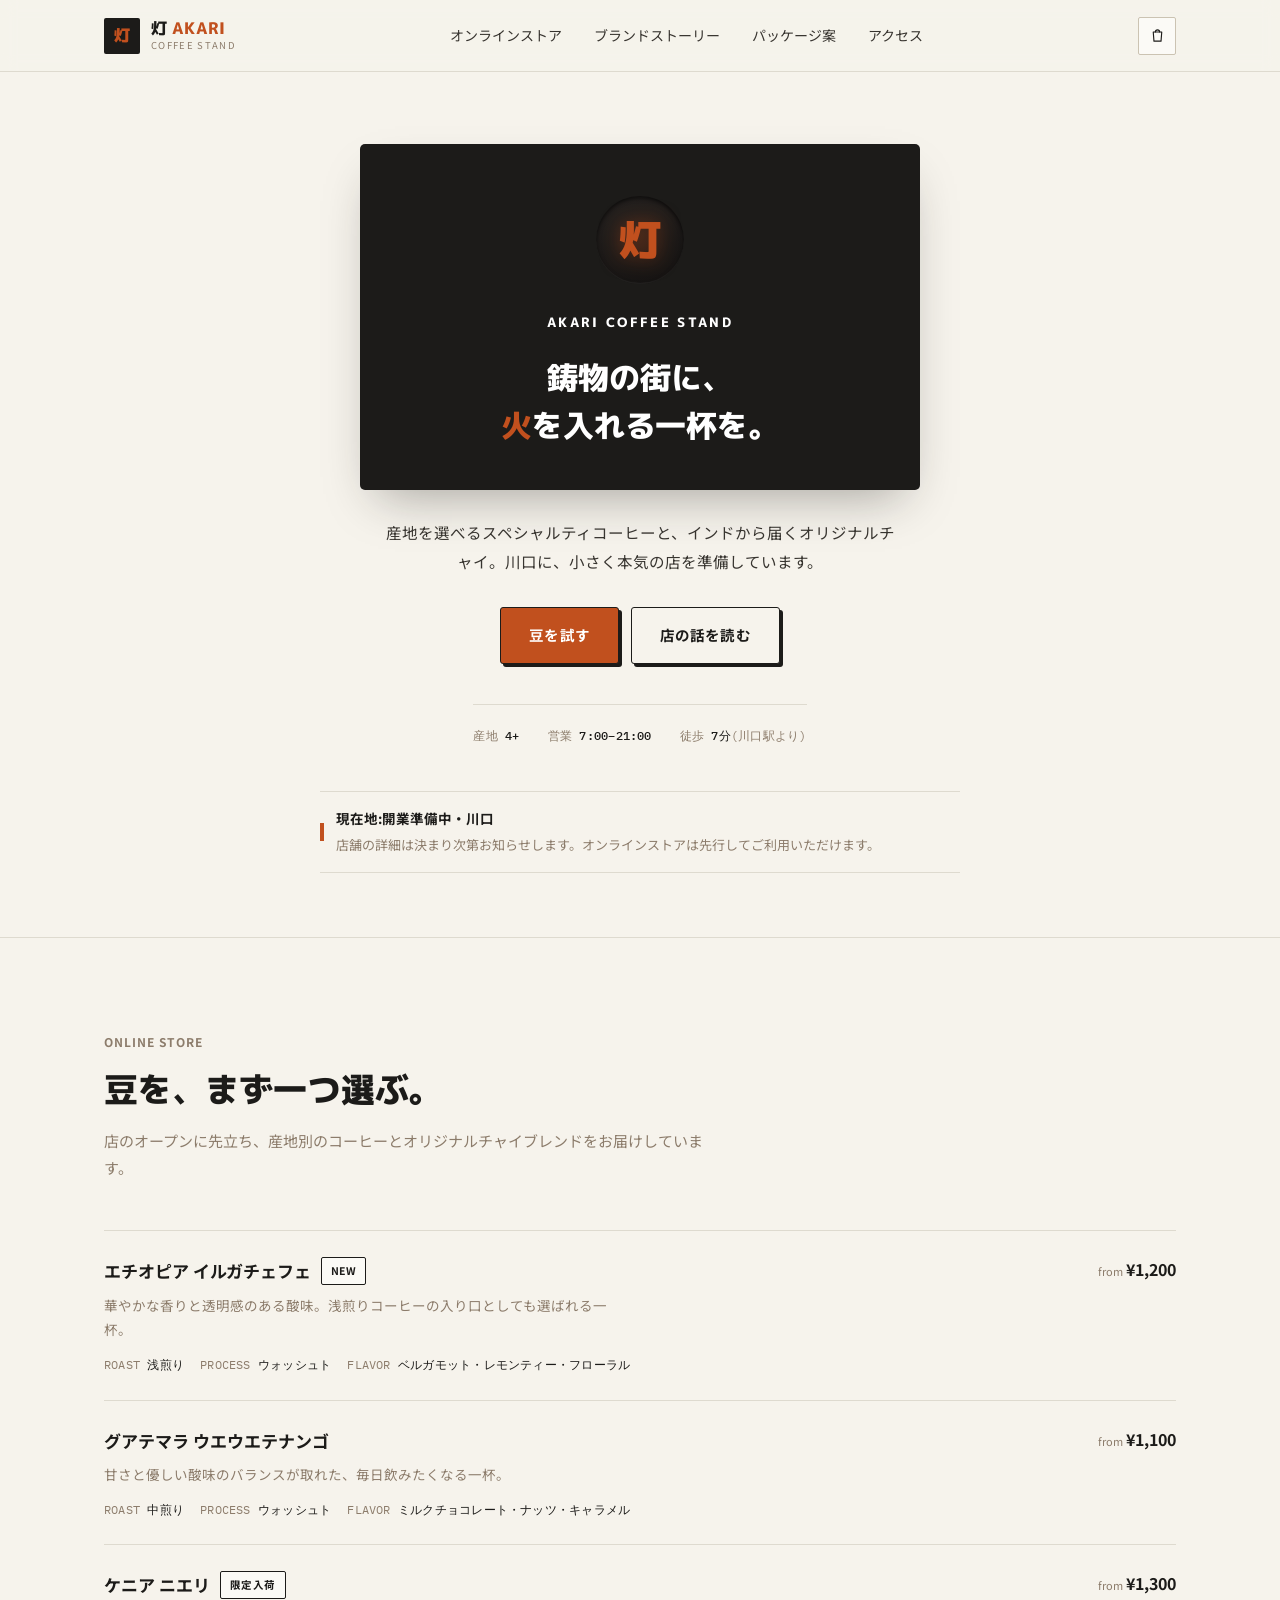
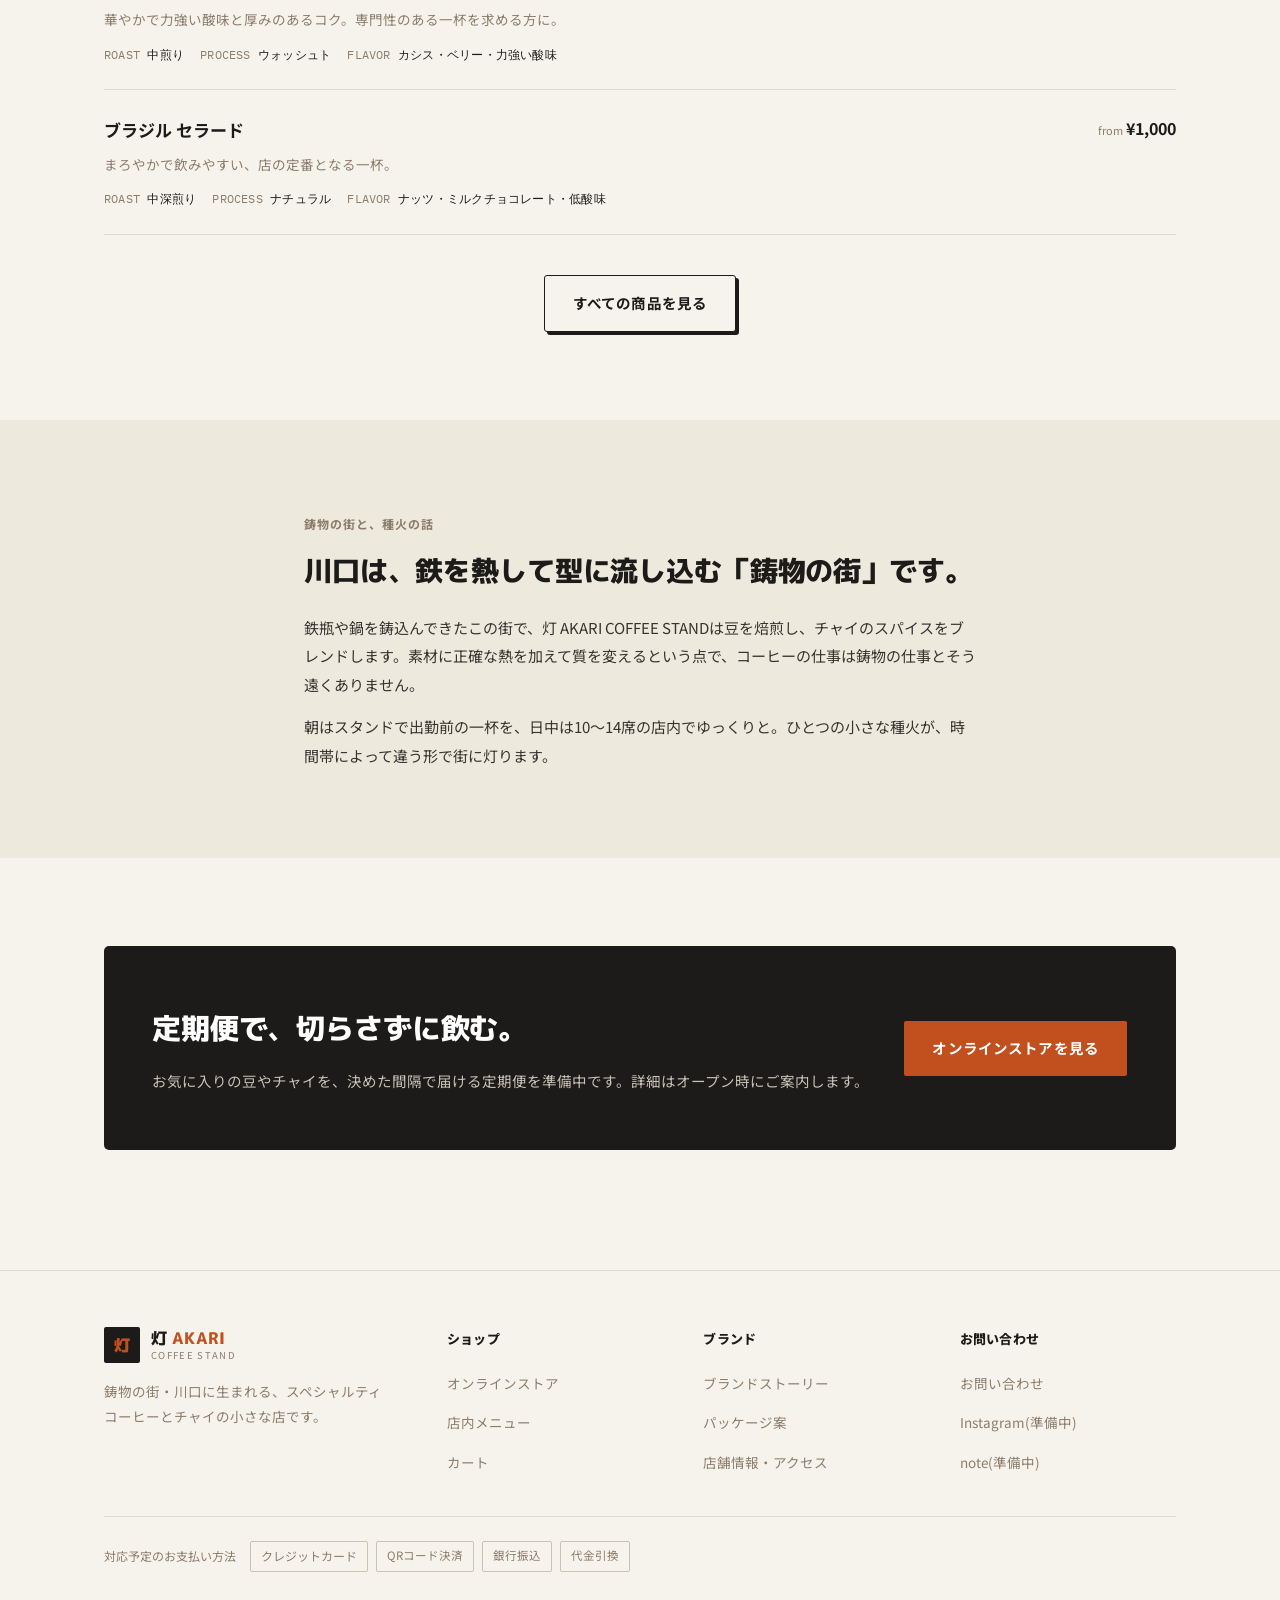
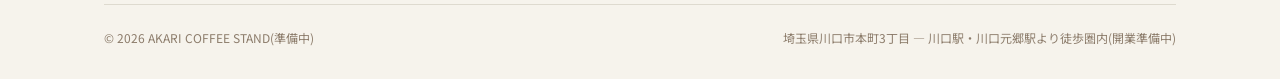
==== commit 1be87414: "Borrow concrete techniques from passagecoffee.com, fix two nav bugs Reference was passagecoffee.com " ====
--- a/index.html
+++ b/index.html
@@ -40,6 +40,11 @@
   </div>
 </header>
 
+<button type="button" class="mobile-menu-bar js-nav-open" aria-label="メニューを開く">
+  <svg viewBox="0 0 24 24" fill="none" stroke-width="1.6" stroke-linecap="round"><path d="M4 7h16M4 12h16M4 17h16"/></svg>
+  MENU
+</button>
+
 <div class="nav-mobile">
   <div class="nav-mobile-panel">
     <button type="button" class="nav-mobile-close js-nav-close" aria-label="閉じる">
@@ -172,6 +177,15 @@
         </ul>
       </div>
     </div>
+    <div class="payment-note">
+      <span>対応予定のお支払い方法</span>
+      <span class="payment-chips">
+        <span class="tag">クレジットカード</span>
+        <span class="tag">QRコード決済</span>
+        <span class="tag">銀行振込</span>
+        <span class="tag">代金引換</span>
+      </span>
+    </div>
     <div class="footer-bottom">
       <span>&copy; <span class="js-year"></span> AKARI COFFEE STAND(準備中)</span>
       <span>埼玉県川口市本町3丁目 ― 川口駅・川口元郷駅より徒歩圏内(開業準備中)</span>
--- a/assets/styles.css
+++ b/assets/styles.css
@@ -178,6 +178,7 @@
   border:1px solid var(--hairline-strong); background:var(--panel);
   display:flex; align-items:center; justify-content:center; margin-bottom:14px;
 }
+.nav-mobile-close svg{ width:16px; height:16px; stroke: var(--ink); }
 .nav-mobile a{
   padding:14px 4px; font-size:16px; border-bottom:1px solid var(--hairline);
   font-family: var(--font-body); font-weight:500;
@@ -191,18 +192,22 @@
   padding:14px 28px; border-radius: var(--radius-btn);
   font-family: var(--font-body);
   font-size:14.5px; font-weight:700; letter-spacing:.01em;
-  cursor:pointer; border:1px solid transparent; white-space:nowrap;
-  transition: background .15s ease, border-color .15s ease, color .15s ease;
-}
-.btn-primary{ background: var(--ember); color:#fff; }
+  cursor:pointer; border:1.5px solid var(--ink); white-space:nowrap;
+  box-shadow: 3px 3px 0 var(--ink);
+  transition: background .15s ease, border-color .15s ease, color .15s ease,
+    transform .12s ease, box-shadow .12s ease;
+}
+.btn:hover{ transform: translate(-1px,-1px); box-shadow: 4px 4px 0 var(--ink); }
+.btn:active{ transform: translate(2px,2px); box-shadow: 1px 1px 0 var(--ink); }
+.btn-primary{ background: var(--ember); border-color: var(--ink); color:#fff; }
 .btn-primary:hover{ background: var(--ember-dark); }
-.btn-outline{ background: transparent; border-color: var(--ink); color: var(--ink); }
+.btn-outline{ background: var(--paper); border-color: var(--ink); color: var(--ink); }
 .btn-outline:hover{ background: var(--ink); color:#fff; }
-.btn-ghost{ background: transparent; border-color: var(--hairline-strong); color: var(--ink); }
-.btn-ghost:hover{ border-color: var(--ink); }
+.btn-ghost{ background: var(--paper); border-color: var(--ink); color: var(--ink); box-shadow: 2px 2px 0 var(--ink); }
+.btn-ghost:hover{ background: var(--paper-alt); transform: translate(-1px,-1px); box-shadow: 3px 3px 0 var(--ink); }
 .btn-block{ width:100%; }
 .btn-sm{ padding:10px 18px; font-size:13px; }
-.btn[disabled]{ opacity:.45; cursor:not-allowed; }
+.btn[disabled]{ opacity:.45; cursor:not-allowed; transform:none !important; }
 
 .badge{
   display:inline-flex; align-items:center;
@@ -333,12 +338,14 @@
    ========================================================================== */
 .filter-bar{ display:flex; gap:8px; flex-wrap:wrap; margin-bottom:32px; }
 .filter-btn{
-  padding:9px 18px; border-radius: var(--radius-btn); border:1px solid var(--hairline-strong);
+  padding:9px 18px; border-radius: var(--radius-btn); border:1.5px solid var(--ink);
   background: var(--panel); font-size:13.5px; color: var(--ink-soft); cursor:pointer;
-  transition: border-color .15s ease, background .15s ease, color .15s ease;
-}
-.filter-btn.is-active{ background: var(--ink); border-color: var(--ink); color:#fff; }
-.filter-btn:hover:not(.is-active){ border-color: var(--ink); }
+  box-shadow: 2px 2px 0 var(--ink);
+  transition: border-color .15s ease, background .15s ease, color .15s ease,
+    transform .12s ease, box-shadow .12s ease;
+}
+.filter-btn:hover:not(.is-active){ transform: translate(-1px,-1px); box-shadow: 3px 3px 0 var(--ink); }
+.filter-btn.is-active{ background: var(--ink); border-color: var(--ink); color:#fff; transform: translate(1px,1px); box-shadow: 1px 1px 0 var(--ink); }
 
 /* ==========================================================================
    Menu list (in-store, non purchasable)
@@ -361,13 +368,19 @@
 .pd-grid{ display:grid; grid-template-columns: .9fr 1.1fr; gap:60px; align-items:start; }
 .pd-media{
   aspect-ratio: 1/1; border-radius: var(--radius-lg); position:sticky; top:calc(var(--header-h) + 24px);
-  background: var(--ink);
+  background: var(--ink); overflow:hidden;
   display:flex; flex-direction:column; align-items:center; justify-content:center;
   padding:32px; text-align:center; box-shadow: var(--shadow-lg);
 }
-.pd-media .pd-media-mark{ font-family: var(--font-display); font-weight:900; font-size:30px; color:#fff; }
-.pd-media .pd-media-name{ margin-top:16px; font-family: var(--font-display); font-weight:800; color:#fff; font-size:18px; letter-spacing:.02em; }
-.pd-media .pd-media-spec{ margin-top:14px; font-family: var(--font-spec); font-size:11.5px; letter-spacing:.05em; color: var(--ember); }
+.pd-media::before{
+  content:""; position:absolute; left:0; right:0; bottom:0; height:15%;
+  background:
+    repeating-linear-gradient(135deg, rgba(255,255,255,.16) 0 7px, transparent 7px 14px),
+    var(--ember-dark);
+}
+.pd-media .pd-media-mark{ font-family: var(--font-display); font-weight:900; font-size:30px; color:#fff; position:relative; }
+.pd-media .pd-media-name{ margin-top:16px; font-family: var(--font-display); font-weight:800; color:#fff; font-size:18px; letter-spacing:.02em; position:relative; }
+.pd-media .pd-media-spec{ margin-top:14px; font-family: var(--font-spec); font-size:11.5px; letter-spacing:.05em; color: var(--ember); position:relative; }
 
 .pd-breadcrumb{ font-size:13px; color: var(--rust); margin-bottom:16px; }
 .pd-breadcrumb a:hover{ color: var(--ember); }
@@ -380,10 +393,13 @@
 .option-label{ font-size:13px; font-weight:700; color: var(--ink); margin-bottom:10px; display:block; }
 .option-row{ display:flex; gap:8px; flex-wrap:wrap; }
 .option-chip{
-  padding:10px 16px; border-radius: var(--radius-btn); border:1px solid var(--hairline-strong);
-  background: var(--panel); font-size:13.5px; cursor:pointer; transition: all .15s;
-}
-.option-chip.is-active{ border-color: var(--ink); background: var(--ink); color:#fff; }
+  padding:10px 16px; border-radius: var(--radius-btn); border:1.5px solid var(--ink);
+  background: var(--panel); font-size:13.5px; cursor:pointer;
+  box-shadow: 2px 2px 0 var(--ink);
+  transition: all .12s ease;
+}
+.option-chip:hover:not(.is-active){ transform: translate(-1px,-1px); box-shadow: 3px 3px 0 var(--ink); }
+.option-chip.is-active{ border-color: var(--ink); background: var(--ink); color:#fff; transform: translate(1px,1px); box-shadow: 1px 1px 0 var(--ink); }
 
 .qty-row{ display:flex; align-items:center; gap:16px; margin-top:26px; }
 .qty-control{ display:flex; align-items:center; border:1px solid var(--hairline-strong); border-radius: var(--radius-btn); overflow:hidden; }
@@ -597,8 +613,15 @@
 .footer-col ul{ display:flex; flex-direction:column; gap:10px; }
 .footer-col a{ font-size:13.5px; color: var(--rust); }
 .footer-col a:hover{ color: var(--ember); }
+.payment-note{
+  margin-top:40px; padding-top:24px; border-top:1px solid var(--hairline);
+  display:flex; align-items:center; gap:14px; flex-wrap:wrap;
+}
+.payment-note span:first-child{ font-size:12px; color: var(--rust); white-space:nowrap; }
+.payment-chips{ display:flex; gap:8px; flex-wrap:wrap; }
+
 .footer-bottom{
-  margin-top:48px; padding-top:22px; border-top:1px solid var(--hairline);
+  margin-top:32px; padding-top:22px; border-top:1px solid var(--hairline);
   display:flex; justify-content:space-between; flex-wrap:wrap; gap:12px;
   font-size:12px; color: var(--rust);
 }
@@ -635,6 +658,7 @@
   .story-split.reverse .story-visual{ order:0; }
   .footer-grid{ grid-template-columns: 1fr 1fr; }
 }
+.mobile-menu-bar{ display:none; }
 @media (max-width: 720px){
   :root{ --header-h: 62px; }
   .nav-desktop{ display:none; }
@@ -656,4 +680,14 @@
   .spec-row-price{ margin-top:6px; }
   .hide-mobile{ display:none; }
   .show-mobile{ display:initial; }
-}
+
+  body{ padding-bottom:58px; }
+  .mobile-menu-bar{
+    display:flex; align-items:center; justify-content:center; gap:9px;
+    position:fixed; left:0; right:0; bottom:0; z-index:150;
+    height:58px; background:var(--ink); color:#fff; border:none;
+    font-family:var(--font-body); font-weight:700; font-size:14px; letter-spacing:.16em;
+    cursor:pointer; width:100%;
+  }
+  .mobile-menu-bar svg{ width:17px; height:17px; stroke:#fff; }
+}
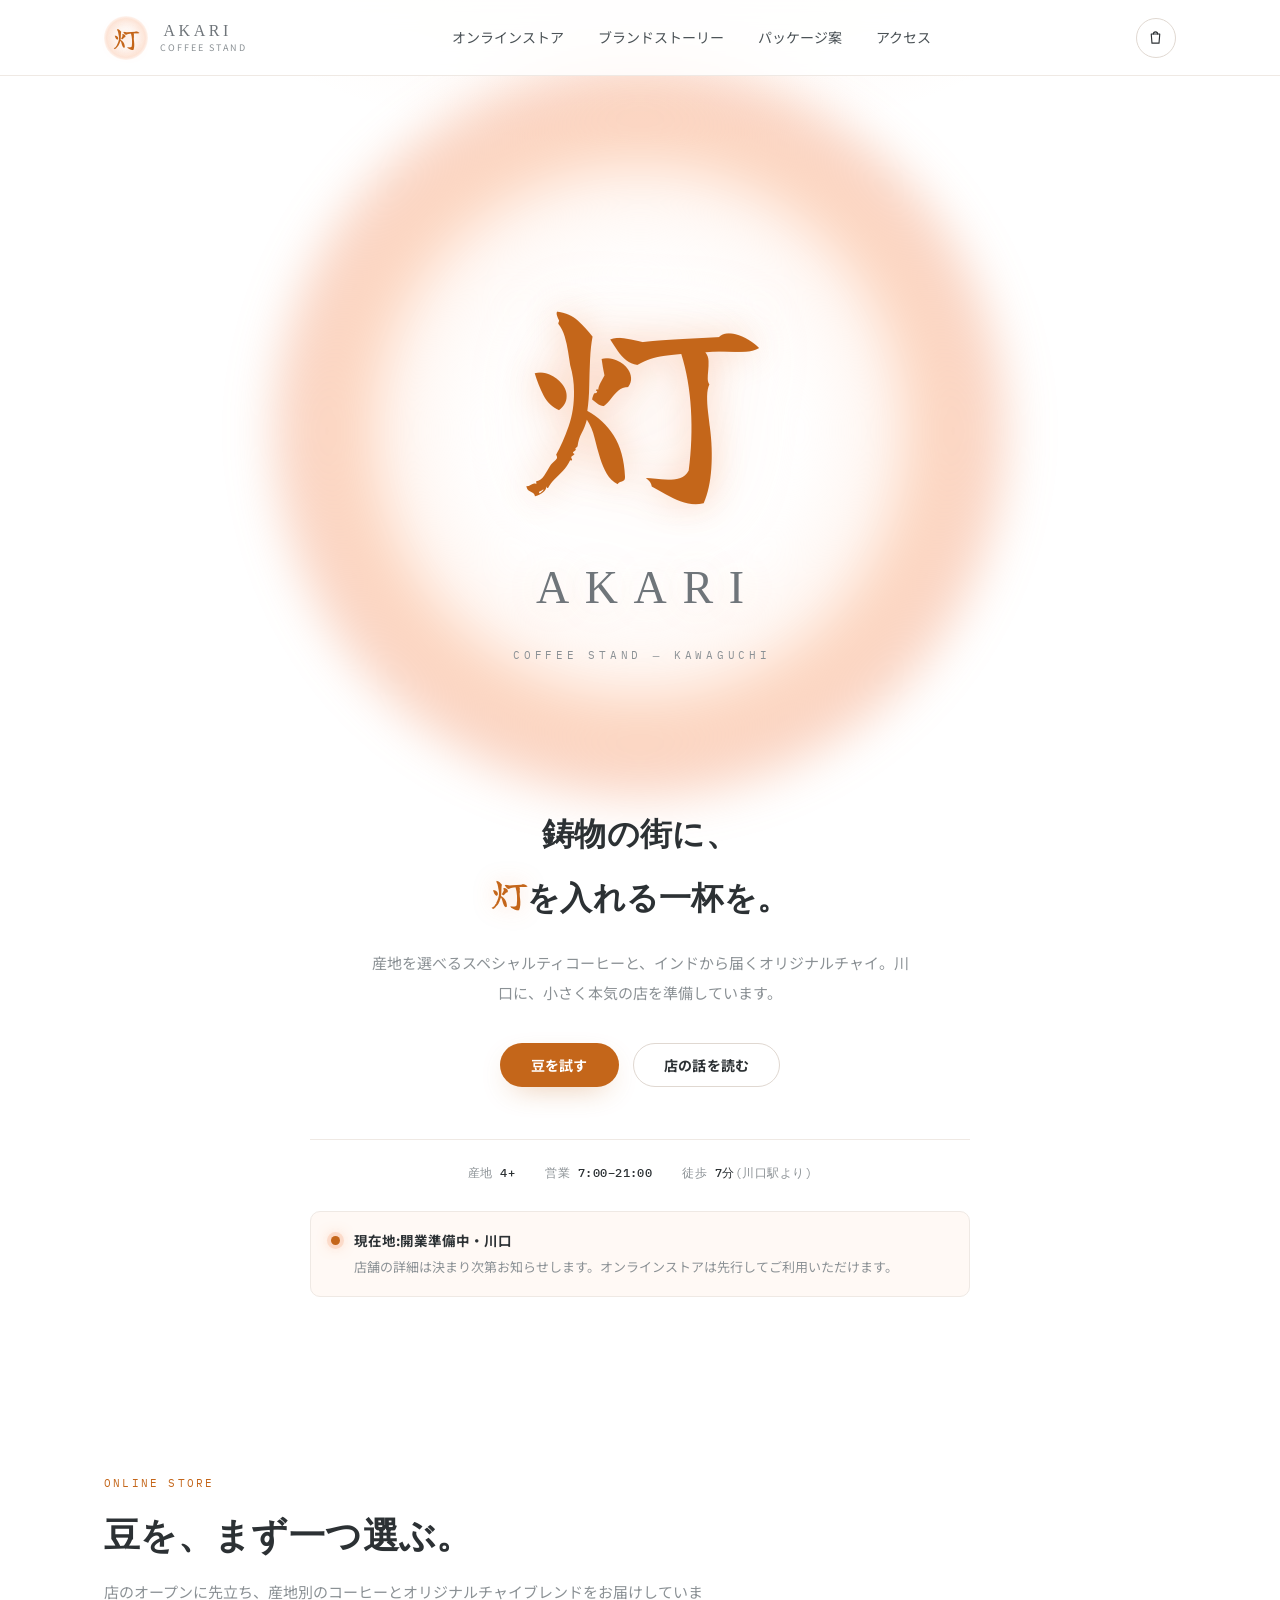
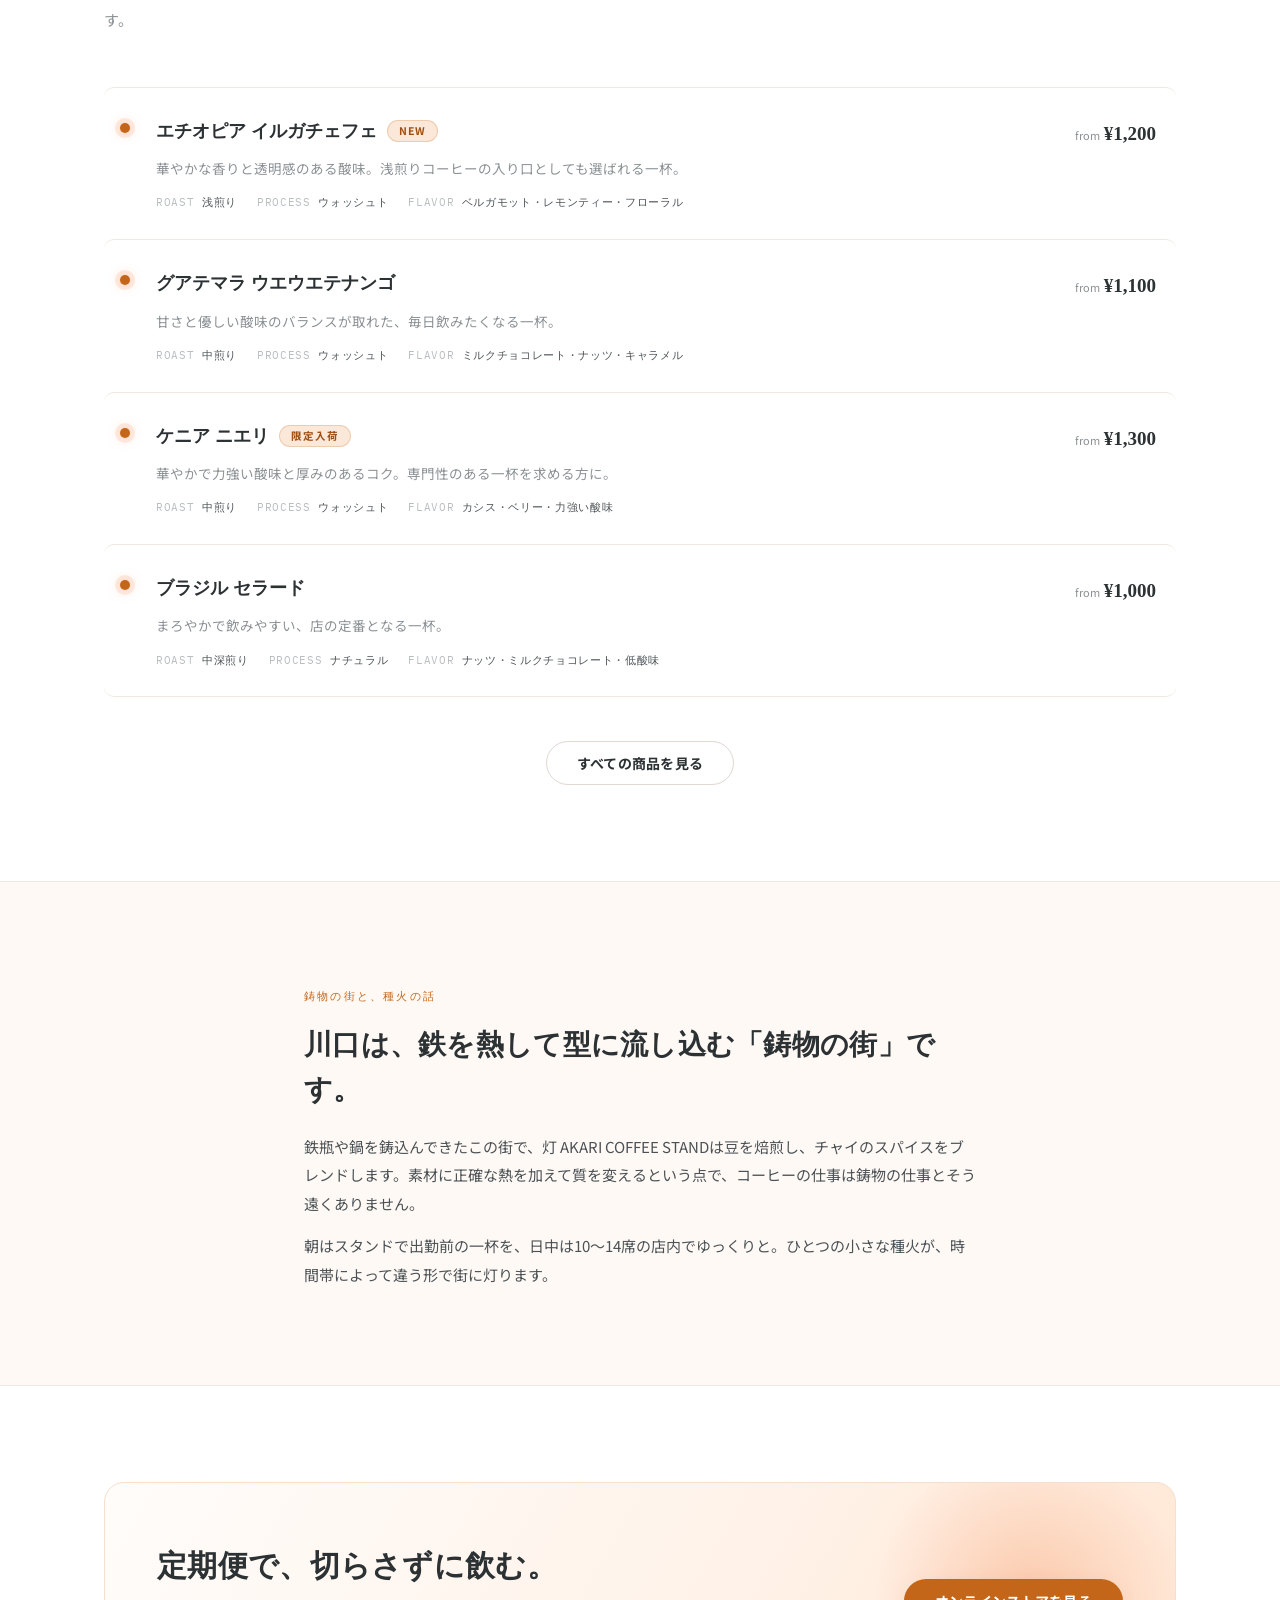
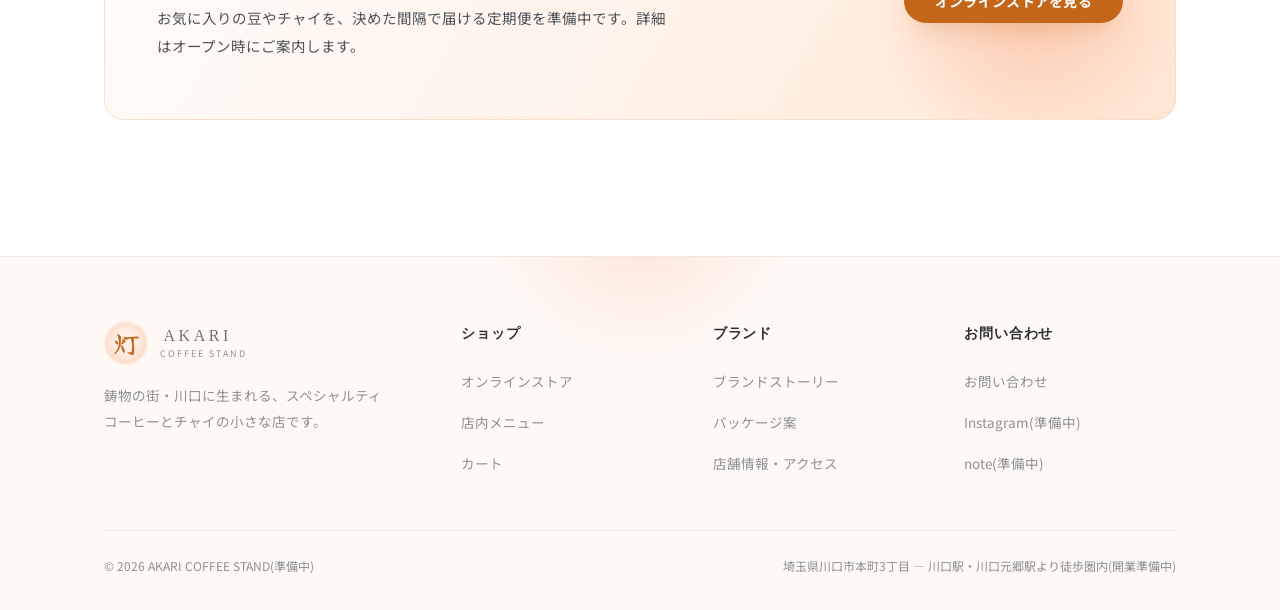
==== commit 4e83f815: "ブランドイメージ(白地・光輪・筆文字の灯)にサイトデザインを一新 トップの主役をブランドイメージそのものに差し替え、地色・書体・配色を 「灯り」を軸に組み直した。  - 地色を生成りから白へ。橙は灯・" ====
--- a/index.html
+++ b/index.html
@@ -3,12 +3,13 @@
 <head>
 <meta charset="UTF-8">
 <meta name="viewport" content="width=device-width, initial-scale=1.0">
-<meta name="theme-color" content="#1C1B19">
+<meta name="theme-color" content="#FFFFFF">
 <meta name="description" content="灯 AKARI COFFEE STAND ― 鋳物の街・川口に生まれる、スペシャルティコーヒーとチャイの小さな店。産地を選べる豆とオリジナルチャイブレンドを、オンラインストアで先行してお届けします。">
 <title>灯 AKARI COFFEE STAND ― 川口のスペシャルティコーヒー&チャイ</title>
 <link rel="preconnect" href="https://fonts.googleapis.com">
 <link rel="preconnect" href="https://fonts.gstatic.com" crossorigin>
-<link href="https://fonts.googleapis.com/css2?family=M+PLUS+1p:wght@700;800;900&family=Noto+Sans+JP:wght@400;500;700&family=IBM+Plex+Mono:wght@500&display=swap" rel="stylesheet">
+<link href="https://fonts.googleapis.com/css2?family=Yuji+Syuku&family=Zen+Old+Mincho:wght@400;500;600;700;900&family=Noto+Sans+JP:wght@400;500;700&family=IBM+Plex+Mono:wght@400;500&display=swap" rel="stylesheet">
+<link rel="icon" href="data:image/svg+xml,%3Csvg%20xmlns='http://www.w3.org/2000/svg'%20viewBox='0%200%2064%2064'%3E%3Ccircle%20cx='32'%20cy='32'%20r='31'%20fill='%23FFF3E9'/%3E%3Ctext%20x='32'%20y='47'%20font-size='42'%20text-anchor='middle'%20fill='%23C4661A'%20font-family='serif'%3E%E7%81%AF%3C/text%3E%3C/svg%3E">
 <link rel="stylesheet" href="assets/styles.css">
 </head>
 <body>
@@ -18,7 +19,7 @@
     <a href="index.html" class="brand">
       <div class="brand-mark">灯</div>
       <div class="brand-word">
-        <span class="brand-name">灯 <span class="accent">AKARI</span></span>
+        <span class="brand-name">AKARI</span>
         <span class="brand-sub">COFFEE STAND</span>
       </div>
     </a>
@@ -40,11 +41,6 @@
   </div>
 </header>
 
-<button type="button" class="mobile-menu-bar js-nav-open" aria-label="メニューを開く">
-  <svg viewBox="0 0 24 24" fill="none" stroke-width="1.6" stroke-linecap="round"><path d="M4 7h16M4 12h16M4 17h16"/></svg>
-  MENU
-</button>
-
 <div class="nav-mobile">
   <div class="nav-mobile-panel">
     <button type="button" class="nav-mobile-close js-nav-close" aria-label="閉じる">
@@ -61,16 +57,20 @@
 
 <main>
 
-  <!-- ============ Hero: 刻印プレート ============ -->
+  <!-- ============ Hero: 灯り(ブランドイメージそのもの) ============ -->
   <section class="hero">
     <div class="wrap">
-      <div class="stamp-plate">
-        <div class="stamp-mark">灯</div>
-        <div class="plate-name">AKARI COFFEE STAND</div>
-        <h1 class="plate-tagline">鋳物の街に、<br><span class="accent">火</span>を入れる一杯を。</h1>
-      </div>
-
-      <p class="hero-sub" style="margin-top:28px; max-width:520px; text-align:center; color:var(--ink-soft); font-size:15.5px">
+
+      <div class="lamp">
+        <div class="lamp-halo" aria-hidden="true"></div>
+        <div class="lamp-mark" aria-hidden="true">灯</div>
+        <div class="lamp-word">AKARI</div>
+        <div class="lamp-sub">Coffee Stand ― Kawaguchi</div>
+      </div>
+
+      <h1 class="hero-tagline">鋳物の街に、<br><span class="accent mark-kanji">灯</span>を入れる一杯を。</h1>
+
+      <p class="hero-sub">
         産地を選べるスペシャルティコーヒーと、インドから届くオリジナルチャイ。川口に、小さく本気の店を準備しています。
       </p>
 
@@ -146,7 +146,7 @@
         <a href="index.html" class="brand">
           <div class="brand-mark">灯</div>
           <div class="brand-word">
-            <span class="brand-name">灯 <span class="accent">AKARI</span></span>
+            <span class="brand-name">AKARI</span>
             <span class="brand-sub">COFFEE STAND</span>
           </div>
         </a>
@@ -177,15 +177,6 @@
         </ul>
       </div>
     </div>
-    <div class="payment-note">
-      <span>対応予定のお支払い方法</span>
-      <span class="payment-chips">
-        <span class="tag">クレジットカード</span>
-        <span class="tag">QRコード決済</span>
-        <span class="tag">銀行振込</span>
-        <span class="tag">代金引換</span>
-      </span>
-    </div>
     <div class="footer-bottom">
       <span>&copy; <span class="js-year"></span> AKARI COFFEE STAND(準備中)</span>
       <span>埼玉県川口市本町3丁目 ― 川口駅・川口元郷駅より徒歩圏内(開業準備中)</span>
--- a/assets/styles.css
+++ b/assets/styles.css
@@ -1,43 +1,53 @@
 /* ==========================================================================
-   灯 AKARI COFFEE STAND ― Design System
-   川口=鋳物の街という土地の事実を起点にした固有トークン。
-   種火(アクセント)は刻印マーク・主要CTA・見出し内の一語だけに絞る。
-   書体はディスプレイ/本文の2系統+スペック用の等幅を、役割で厳密に分ける。
+   灯 AKARI COFFEE STAND ― Design System v2「灯りの設計」
+   ブランドイメージ(白地・橙の光輪・筆文字の「灯」)をそのまま設計原理にする。
+   ・地色は白。ページ全体を「灯りが差す余白」として扱う。
+   ・唯一の signature は筆文字の「灯」。光輪(halo)とセットでのみ大きく置く。
+   ・橙は灯そのもの・光輪・主要CTAだけに使い、文字は灰でしずめる。
    ========================================================================== */
 
 :root{
-  /* ---- color ---- */
-  --paper:            #F6F3EC;   /* 生成 kinari ― ページ地色 */
-  --paper-alt:         #EEE9DD;  /* 生成(濃)― セクション区切り用 */
-  --panel:             #FBFAF6; /* パネル面(プレート/フォーム等のわずかな浮き) */
-  --ink:               #1C1B19; /* 鋳肌 igata ― 見出し・本文 */
-  --ink-soft:          #37342F; /* 本文のやや軽い色 */
-  --rust:              #8C7C6B; /* 鉄錆 tessa ― 補助テキスト・ラベル */
-  --rust-light:        #C4BBAC; /* 鉄錆(淡)― 無効状態など */
-  --hairline:          #DEDACF;/* 罫線 */
-  --hairline-strong:   #CBC3B2;
-  --ember:             #C1501E; /* 種火 tanebi ― 唯一のアクセント */
-  --ember-dark:        #9A3D16;
-  --ember-tint:        #F1DACB;
-  --steel:             #B7BAB4; /* 銀鼠 ginnezu ― 寒色の差し色(フォーカス等) */
-  --sage:              #6E7C4C; /* チャイ系ラインの識別色(パッケージ案のみ使用) */
-  --sage-tint:         #E7ECD9;
-
-  --shadow-sm: 0 1px 2px rgba(28,26,23,.08);
-  --shadow-md: 0 8px 24px -10px rgba(28,26,23,.28);
-  --shadow-lg: 0 22px 48px -18px rgba(28,26,23,.38);
-
-  --radius-sm: 2px;
-  --radius-md: 3px;
-  --radius-lg: 5px;
+  /* ---- color: 白地と灯り ---- */
+  --paper:            #FFFFFF;   /* 地色 ― ブランドイメージの白 */
+  --paper-soft:       #FFF9F5;   /* 光がわずかに滲む面(セクション区切り) */
+  --paper-alt:        #FFF4EC;   /* 光の面(やや濃い) */
+  --panel:            #FFFFFF;   /* パネル面 */
+
+  --ink:              #2C3134;   /* 見出し */
+  --ink-soft:         #4B5256;   /* 本文 */
+  --rust:             #8B9195;   /* AKARIの灰 ― 補助テキスト・ラベル */
+  --rust-light:       #B9BEC1;   /* 無効状態 */
+  --hairline:         #EFE9E4;   /* 罫線 */
+  --hairline-strong:  #E0D8D1;
+
+  --ember:            #C4661A;   /* 灯 ― 筆文字の橙(唯一のアクセント) */
+  --ember-deep:       #A04E10;
+  --ember-tint:       #FBE8D8;
+  --glow:             #F4884E;   /* 光輪の芯 */
+  --glow-soft:        rgba(244,136,78,.34);
+  --glow-faint:       rgba(244,136,78,.13);
+
+  --steel:            #AEB6BA;   /* 寒色の差し色 */
+  --sage:             #6E7C4C;   /* チャイ系ラインの識別色 */
+  --sage-tint:        #EDF1E2;
+
+  --shadow-sm: 0 1px 2px rgba(90,60,40,.05);
+  --shadow-md: 0 12px 34px -20px rgba(120,72,38,.35);
+  --shadow-lg: 0 30px 64px -30px rgba(120,72,38,.42);
+  --shadow-glow: 0 10px 30px -12px rgba(196,102,26,.45);
+
+  --radius-sm: 6px;
+  --radius-md: 10px;
+  --radius-lg: 20px;
   --radius-pill: 999px;
-  --radius-btn: 3px;
-
-  --font-display: "M PLUS 1p", sans-serif;  /* 刻印・見出し */
-  --font-body:    "Noto Sans JP", sans-serif; /* 本文・UI */
-  --font-spec:    "IBM Plex Mono", monospace; /* スペック数値専用(産地・焙煎度・LOT等) */
-
-  --header-h: 72px;
+  --radius-btn: 999px;
+
+  --font-mark:    "Yuji Syuku", "Zen Old Mincho", serif;      /* 灯(筆文字)専用 */
+  --font-display: "Zen Old Mincho", "Noto Serif JP", serif;   /* 見出し・欧文ワードマーク */
+  --font-body:    "Noto Sans JP", sans-serif;                 /* 本文・UI */
+  --font-spec:    "IBM Plex Mono", monospace;                 /* スペック数値専用 */
+
+  --header-h: 76px;
   --wrap: 1120px;
 }
 
@@ -45,11 +55,14 @@
 html{ scroll-behavior: smooth; }
 body{
   margin:0;
-  background: var(--paper);
   color: var(--ink-soft);
   font-family: var(--font-body);
   font-size: 16px;
-  line-height: 1.85;
+  line-height: 1.9;
+  background-color: var(--paper);
+  background-image:
+    radial-gradient(760px 460px at 50% -180px, rgba(244,136,78,.13), rgba(255,255,255,0) 72%);
+  background-repeat: no-repeat;
   -webkit-font-smoothing: antialiased;
   text-rendering: optimizeLegibility;
 }
@@ -61,10 +74,11 @@
   font-family: var(--font-display);
   color: var(--ink);
   margin: 0;
-  font-weight: 800;
-  letter-spacing: -0.005em;
+  font-weight: 700;
+  letter-spacing: .01em;
 }
 p{ margin:0; }
+.accent{ color: var(--ember); }
 
 .wrap{
   max-width: var(--wrap);
@@ -78,7 +92,8 @@
 .spec-row:focus-visible, .filter-btn:focus-visible, .option-chip:focus-visible,
 .icon-btn:focus-visible, .qty-control button:focus-visible{
   outline: 2px solid var(--ember);
-  outline-offset: 2px;
+  outline-offset: 3px;
+  border-radius: var(--radius-sm);
 }
 
 /* ---- accessibility: honor reduced-motion preference ---- */
@@ -92,14 +107,46 @@
 }
 
 /* ==========================================================================
+   灯りのプリミティブ ― 光輪(halo)と筆文字の灯
+   ========================================================================== */
+@keyframes lamp-breathe{
+  0%, 100%{ opacity:.88; transform: translate(-50%,-50%) scale(1); }
+  50%     { opacity:1;   transform: translate(-50%,-50%) scale(1.05); }
+}
+
+/* 円形の光輪。中心は白く抜け、外周でだけ橙がにじむ。 */
+.halo{
+  position:absolute; left:50%; top:50%;
+  transform: translate(-50%,-50%);
+  border-radius:50%;
+  pointer-events:none;
+  background:
+    radial-gradient(circle closest-side,
+      rgba(255,255,255,0) 34%,
+      rgba(255,236,224,.55) 56%,
+      rgba(248,168,124,.52) 72%,
+      rgba(240,120,64,.34) 84%,
+      rgba(240,120,64,0) 100%);
+  filter: blur(14px);
+}
+
+.mark-kanji{
+  font-family: var(--font-mark);
+  color: var(--ember);
+  font-weight:400;
+  font-size:1.14em;
+  text-shadow: 0 0 20px rgba(244,136,78,.4);
+}
+
+/* ==========================================================================
    Header
    ========================================================================== */
 .site-header{
   position: sticky; top:0; z-index: 100;
   height: var(--header-h);
   display:flex; align-items:center;
-  background: rgba(246,243,236,.9);
-  backdrop-filter: blur(8px);
+  background: rgba(255,255,255,.84);
+  backdrop-filter: blur(12px);
   border-bottom: 1px solid var(--hairline);
 }
 .site-header .wrap{
@@ -107,53 +154,65 @@
   width:100%;
 }
 .brand{
-  display:flex; align-items:center; gap:11px;
+  display:flex; align-items:center; gap:12px;
 }
 .brand-mark{
-  width:36px; height:36px; border-radius: var(--radius-sm);
-  background: var(--ink);
-  color: var(--ember); font-family: var(--font-display); font-weight:900;
+  position:relative;
+  width:44px; height:44px; border-radius:50%;
   display:flex; align-items:center; justify-content:center;
-  font-size:16px;
+  font-family: var(--font-mark); font-size:26px; line-height:1;
+  color: var(--ember);
   flex-shrink:0;
-}
-.brand-word{ display:flex; flex-direction:column; line-height:1.1; }
+  background: radial-gradient(circle, rgba(255,255,255,0) 30%, rgba(248,168,124,.30) 62%, rgba(255,255,255,0) 76%);
+  text-shadow: 0 0 14px rgba(244,136,78,.45);
+  transition: text-shadow .2s ease;
+}
+.brand:hover .brand-mark{ text-shadow: 0 0 22px rgba(244,136,78,.75); }
+.brand-word{ display:flex; flex-direction:column; line-height:1.15; }
 .brand-name{
-  font-family: var(--font-display); font-weight:800; font-size:16px; color: var(--ink);
-  letter-spacing:.01em;
-}
-.brand-name .accent{ color: var(--ember); }
+  font-family: var(--font-display); font-weight:500; font-size:16px; color: #6F757A;
+  letter-spacing:.22em; text-indent:.22em;
+}
 .brand-sub{
-  font-family: var(--font-body); font-size:9.5px; letter-spacing:.14em;
-  color: var(--rust); text-transform:uppercase; margin-top:2px;
+  font-family: var(--font-body); font-size:9px; letter-spacing:.22em;
+  color: var(--rust); text-transform:uppercase; margin-top:3px;
 }
 
 .nav-desktop{
-  display:flex; align-items:center; gap:32px;
+  display:flex; align-items:center; gap:34px;
 }
 .nav-desktop a{
-  font-size:14px; color: var(--ink-soft); position:relative; padding:6px 0;
+  font-size:14px; color: var(--ink-soft); position:relative; padding:8px 0;
   transition: color .15s ease;
 }
+.nav-desktop a::after{
+  content:""; position:absolute; left:50%; bottom:0; width:0; height:1px;
+  background: var(--ember); transform: translateX(-50%);
+  transition: width .22s ease;
+}
 .nav-desktop a:hover{ color: var(--ember); }
-.nav-desktop a.is-active{ color: var(--ink); font-weight:700; }
+.nav-desktop a:hover::after{ width:100%; }
+.nav-desktop a.is-active{ color: var(--ink); }
+.nav-desktop a.is-active::after{ width:100%; background: var(--ember); }
 
 .header-actions{ display:flex; align-items:center; gap:8px; }
 .icon-btn{
-  width:38px; height:38px; border-radius: var(--radius-sm);
+  width:40px; height:40px; border-radius:50%;
   border:1px solid var(--hairline-strong); background: var(--panel);
   display:flex; align-items:center; justify-content:center;
-  cursor:pointer; position:relative; transition: border-color .15s ease;
-}
-.icon-btn:hover{ border-color: var(--ink); }
+  cursor:pointer; position:relative;
+  transition: border-color .18s ease, box-shadow .18s ease;
+}
+.icon-btn:hover{ border-color: var(--ember); box-shadow: 0 0 0 4px var(--glow-faint); }
 .icon-btn svg{ width:17px; height:17px; stroke: var(--ink); }
 .cart-count{
-  position:absolute; top:-6px; right:-6px;
-  min-width:17px; height:17px; padding:0 4px;
+  position:absolute; top:-4px; right:-4px;
+  min-width:18px; height:18px; padding:0 4px;
   border-radius:999px; background: var(--ember); color:#fff;
   font-family: var(--font-body); font-size:10px; font-weight:700;
   display:flex; align-items:center; justify-content:center;
   border:2px solid var(--paper);
+  box-shadow: 0 0 10px rgba(244,136,78,.6);
 }
 .cart-count.is-zero{ display:none; }
 
@@ -162,82 +221,92 @@
 /* mobile nav sheet */
 .nav-mobile{
   position: fixed; inset:0; z-index: 200;
-  background: rgba(28,26,25,.5);
+  background: rgba(44,49,52,.34);
+  backdrop-filter: blur(2px);
   opacity:0; pointer-events:none; transition: opacity .2s ease;
 }
 .nav-mobile.is-open{ opacity:1; pointer-events:auto; }
 .nav-mobile-panel{
   position:absolute; top:0; right:0; height:100%; width:min(320px,86vw);
-  background: var(--paper); padding:22px 24px; box-shadow: var(--shadow-lg);
+  background: var(--paper); padding:22px 26px; box-shadow: var(--shadow-lg);
   transform: translateX(12px); transition: transform .2s ease;
   display:flex; flex-direction:column; gap:4px;
+  background-image: radial-gradient(420px 300px at 100% 0, rgba(244,136,78,.14), rgba(255,255,255,0) 70%);
 }
 .nav-mobile.is-open .nav-mobile-panel{ transform: translateX(0); }
 .nav-mobile-close{
-  align-self:flex-end; width:34px; height:34px; border-radius: var(--radius-sm);
+  align-self:flex-end; width:36px; height:36px; border-radius:50%;
   border:1px solid var(--hairline-strong); background:var(--panel);
-  display:flex; align-items:center; justify-content:center; margin-bottom:14px;
+  display:flex; align-items:center; justify-content:center; margin-bottom:14px; cursor:pointer;
 }
 .nav-mobile-close svg{ width:16px; height:16px; stroke: var(--ink); }
 .nav-mobile a{
-  padding:14px 4px; font-size:16px; border-bottom:1px solid var(--hairline);
-  font-family: var(--font-body); font-weight:500;
-}
-
-/* ==========================================================================
-   Buttons / Badges / Tags
+  padding:14px 0; font-size:15px; color: var(--ink);
+  border-bottom:1px solid var(--hairline);
+}
+.nav-mobile a:hover{ color: var(--ember); }
+
+/* ==========================================================================
+   Buttons / badges
    ========================================================================== */
 .btn{
   display:inline-flex; align-items:center; justify-content:center; gap:8px;
-  padding:14px 28px; border-radius: var(--radius-btn);
+  padding:14px 30px; border-radius: var(--radius-btn);
+  font-family: var(--font-body); font-size:14px; font-weight:700; letter-spacing:.02em;
+  border:1px solid transparent; cursor:pointer; line-height:1;
+  transition: background .18s ease, color .18s ease, border-color .18s ease, box-shadow .22s ease, transform .18s ease;
+}
+.btn-primary{
+  background: var(--ember); color:#fff;
+  box-shadow: var(--shadow-glow);
+}
+.btn-primary:hover{
+  background: var(--ember-deep);
+  box-shadow: 0 12px 34px -10px rgba(196,102,26,.65), 0 0 0 6px var(--glow-faint);
+  transform: translateY(-1px);
+}
+.btn-outline{ background: transparent; border-color: var(--hairline-strong); color: var(--ink); }
+.btn-outline:hover{ border-color: var(--ember); color: var(--ember); background: var(--paper-soft); }
+.btn-ghost{ background: transparent; border-color: var(--hairline); color: var(--rust); }
+.btn-ghost:hover{ border-color: var(--ember); color: var(--ember); }
+.btn-block{ width:100%; }
+.btn-sm{ padding:11px 20px; font-size:13px; }
+.btn[disabled]{ opacity:.45; cursor:not-allowed; box-shadow:none; }
+
+.badge{
+  display:inline-flex; align-items:center; height:22px; padding:0 11px;
+  border-radius: var(--radius-pill); background: var(--ember-tint);
+  color: var(--ember-deep); border:1px solid rgba(196,102,26,.22);
+  font-size:10.5px; font-weight:700; letter-spacing:.1em; margin-left:10px;
   font-family: var(--font-body);
-  font-size:14.5px; font-weight:700; letter-spacing:.01em;
-  cursor:pointer; border:1.5px solid var(--ink); white-space:nowrap;
-  box-shadow: 3px 3px 0 var(--ink);
-  transition: background .15s ease, border-color .15s ease, color .15s ease,
-    transform .12s ease, box-shadow .12s ease;
-}
-.btn:hover{ transform: translate(-1px,-1px); box-shadow: 4px 4px 0 var(--ink); }
-.btn:active{ transform: translate(2px,2px); box-shadow: 1px 1px 0 var(--ink); }
-.btn-primary{ background: var(--ember); border-color: var(--ink); color:#fff; }
-.btn-primary:hover{ background: var(--ember-dark); }
-.btn-outline{ background: var(--paper); border-color: var(--ink); color: var(--ink); }
-.btn-outline:hover{ background: var(--ink); color:#fff; }
-.btn-ghost{ background: var(--paper); border-color: var(--ink); color: var(--ink); box-shadow: 2px 2px 0 var(--ink); }
-.btn-ghost:hover{ background: var(--paper-alt); transform: translate(-1px,-1px); box-shadow: 3px 3px 0 var(--ink); }
-.btn-block{ width:100%; }
-.btn-sm{ padding:10px 18px; font-size:13px; }
-.btn[disabled]{ opacity:.45; cursor:not-allowed; transform:none !important; }
-
-.badge{
-  display:inline-flex; align-items:center;
-  padding:3px 9px; border-radius: var(--radius-sm); border:1px solid var(--ink);
-  font-family: var(--font-body); font-weight:700; font-size:10.5px; letter-spacing:.04em;
-  background: var(--panel); color: var(--ink);
-}
-.badge-sage{ border-color: var(--sage); color: var(--sage); }
+}
+.badge-sage{ background: var(--sage-tint); border-color: rgba(110,124,76,.25); color: var(--sage); }
 .badge-outline{ background:transparent; border:1px solid var(--hairline-strong); color:var(--rust); }
 
 .tag{
-  display:inline-block; padding:3px 10px; border-radius: var(--radius-sm);
-  font-size:11.5px; background: transparent; color: var(--rust);
-  border:1px solid var(--hairline-strong);
-}
-
-/* ==========================================================================
-   Layout helpers
-   ========================================================================== */
-.section{ padding: 88px 0; }
-.section-tight{ padding: 56px 0; }
-.section-alt{ background: var(--paper-alt); }
+  display:inline-flex; align-items:center; padding:6px 13px; border-radius: var(--radius-pill);
+  background: var(--paper-soft); border:1px solid var(--hairline);
+  font-size:12px; color: var(--rust);
+}
+
+/* ==========================================================================
+   Section scaffolding
+   ========================================================================== */
+.section{ padding: 96px 0; position:relative; }
+.section-tight{ padding: 60px 0; }
+.section-alt{
+  background: var(--paper-soft);
+  border-top:1px solid var(--hairline);
+  border-bottom:1px solid var(--hairline);
+}
 .eyebrow{
-  font-family: var(--font-body); font-weight:700; font-size:12px; letter-spacing:.08em;
-  color: var(--rust); display:inline-block; margin-bottom:14px;
-}
-.section-head{ max-width:600px; margin-bottom:48px; }
-.section-head h2{ font-size: clamp(24px,3.2vw,34px); line-height:1.35; }
-.section-head .lead{ margin-top:14px; color: var(--rust); font-size:15px; }
-.section-foot{ margin-top:40px; }
+  display:inline-block; font-family: var(--font-spec); font-size:11px; letter-spacing:.2em;
+  color: var(--ember); text-transform:uppercase; margin-bottom:16px;
+}
+.section-head{ max-width:620px; margin-bottom:52px; }
+.section-head h2{ font-size: clamp(25px,3.4vw,36px); line-height:1.45; }
+.section-head .lead{ margin-top:16px; color: var(--rust); font-size:15px; }
+.section-foot{ margin-top:44px; }
 
 .grid{ display:grid; gap:28px; }
 .grid-3{ grid-template-columns: repeat(3,1fr); }
@@ -245,195 +314,314 @@
 .grid-2{ grid-template-columns: repeat(2,1fr); }
 
 /* ==========================================================================
-   Hero ― 刻印プレート(signature)
+   Hero ― 灯りそのもの(signature)
    ========================================================================== */
 .hero{
-  padding: 72px 0 64px;
-  border-bottom:1px solid var(--hairline);
+  padding: 64px 0 72px;
+  position:relative;
 }
 .hero .wrap{ display:flex; flex-direction:column; align-items:center; text-align:center; }
 
-.stamp-plate{
-  width:100%; max-width:560px;
-  background: var(--ink);
-  border-radius: var(--radius-lg);
-  padding: 52px 36px 40px;
-  box-shadow: var(--shadow-lg);
-}
-.stamp-mark{
-  width:88px; height:88px; margin:0 auto 26px;
-  border-radius:50%;
-  display:flex; align-items:center; justify-content:center;
-  font-family: var(--font-display); font-weight:900; font-size:42px; color: var(--ember);
-  background: linear-gradient(160deg,#252220,#151312);
-  box-shadow:
-    inset 0 2px 4px rgba(0,0,0,.65),
-    inset 0 -1px 1px rgba(255,255,255,.07);
-  text-shadow: 0 0 20px rgba(193,80,30,.5);
-}
-.stamp-plate .plate-name{
-  font-family: var(--font-display); font-weight:800; color:#fff;
-  font-size:13px; letter-spacing:.18em;
-}
-.stamp-plate .plate-tagline{
-  margin-top:20px; font-family: var(--font-display); font-weight:800; color:#fff;
-  font-size: clamp(23px,3.4vw,31px); line-height:1.55;
-}
-.stamp-plate .plate-tagline .accent{ color: var(--ember); }
-
-.hero-actions{ display:flex; gap:12px; margin-top:32px; flex-wrap:wrap; justify-content:center; }
+/* トップページ:ブランドイメージを実寸で再現する灯り */
+.lamp{
+  position:relative;
+  width:100%;
+  display:flex; flex-direction:column; align-items:center; justify-content:center;
+  padding: clamp(64px, 11vw, 132px) 0 clamp(48px, 8vw, 92px);
+}
+.lamp-halo{
+  position:absolute; left:50%; top:47%;
+  width: min(96vw, 780px); aspect-ratio:1/1;
+  transform: translate(-50%,-50%);
+  border-radius:50%; pointer-events:none; z-index:0;
+  background:
+    radial-gradient(circle closest-side,
+      rgba(255,255,255,0) 40%,
+      rgba(255,240,232,.52) 60%,
+      rgba(250,178,138,.52) 75%,
+      rgba(241,124,70,.32) 87%,
+      rgba(241,124,70,0) 100%);
+  filter: blur(18px);
+  animation: lamp-breathe 7.5s ease-in-out infinite;
+}
+.lamp-mark{
+  position:relative; z-index:1;
+  font-family: var(--font-mark);
+  font-size: clamp(116px, 22vw, 238px);
+  line-height:1; color: var(--ember);
+  text-shadow:
+    0 0 34px rgba(244,136,78,.32),
+    0 0 90px rgba(244,136,78,.20);
+}
+.lamp-word{
+  position:relative; z-index:1;
+  margin-top: clamp(18px, 3vw, 34px);
+  font-family: var(--font-display); font-weight:500;
+  font-size: clamp(28px, 5.2vw, 46px);
+  letter-spacing:.34em; text-indent:.34em;
+  color: #6F757A;
+  text-shadow: 0 0 24px rgba(255,255,255,.9), 0 0 44px rgba(244,136,78,.22);
+}
+.lamp-sub{
+  position:relative; z-index:1;
+  margin-top:14px;
+  font-family: var(--font-spec); font-size:11px; letter-spacing:.34em; text-indent:.34em;
+  color: var(--rust); text-transform:uppercase;
+}
+
+.hero-tagline{
+  position:relative; z-index:1;
+  margin-top: clamp(28px, 5vw, 48px);
+  font-family: var(--font-display); font-weight:700;
+  font-size: clamp(22px, 3.4vw, 32px); line-height:1.75;
+  color: var(--ink);
+}
+.hero-tagline .accent{
+  color: var(--ember);
+  text-shadow: 0 0 22px rgba(244,136,78,.35);
+}
+.hero-sub{
+  position:relative; z-index:1;
+  margin-top:22px; max-width:540px;
+  color: var(--rust); font-size:15px; line-height:1.95;
+}
+.hero-actions{ position:relative; z-index:1; display:flex; gap:14px; margin-top:36px; flex-wrap:wrap; justify-content:center; }
 
 .spec-strip{
-  margin-top:40px; padding-top:20px; border-top:1px solid var(--hairline);
-  display:flex; gap:28px; flex-wrap:wrap; justify-content:center;
-  font-family: var(--font-spec); font-size:12px; letter-spacing:.02em; color: var(--rust);
+  margin-top:52px; padding-top:22px; border-top:1px solid var(--hairline);
+  display:flex; gap:30px; flex-wrap:wrap; justify-content:center;
+  font-family: var(--font-spec); font-size:12px; letter-spacing:.04em; color: var(--rust);
+  width:100%; max-width:660px;
 }
 .spec-strip b{ color: var(--ink); font-weight:500; }
 
 .status-line{
-  margin-top:44px; width:100%; max-width:640px;
-  padding:14px 0; border-top:1px solid var(--hairline); border-bottom:1px solid var(--hairline);
-  display:flex; align-items:center; gap:12px; text-align:left;
+  margin-top:26px; width:100%; max-width:660px;
+  padding:16px 20px; border:1px solid var(--hairline); border-radius: var(--radius-md);
+  background: var(--paper-soft);
+  display:flex; align-items:flex-start; gap:14px; text-align:left;
   font-size:13.5px; color: var(--ink-soft);
 }
-.status-line .tick{ width:4px; height:18px; background: var(--ember); flex-shrink:0; }
+.status-line .tick{
+  width:9px; height:9px; border-radius:50%; background: var(--ember); flex-shrink:0;
+  margin-top:8px; box-shadow: 0 0 0 4px rgba(244,136,78,.18), 0 0 14px rgba(244,136,78,.7);
+}
 .status-line strong{ color: var(--ink); }
 .status-line .muted{ color: var(--rust); display:block; margin-top:2px; font-size:13px; }
 
-/* 内側ページの簡易ヘッダー(刻印プレートは使わない ― signatureを1点に保つ) */
-.page-title{ font-size: clamp(28px,4.2vw,40px); line-height:1.35; max-width:620px; }
+/* 内側ページ:小さな灯りを一点だけ添える */
+.page-mark{
+  position:relative; display:inline-flex; align-items:center; justify-content:center;
+  width:78px; height:78px; margin-bottom:22px;
+  font-family: var(--font-mark); font-size:44px; line-height:1; color: var(--ember);
+  text-shadow: 0 0 22px rgba(244,136,78,.4);
+  background:
+    radial-gradient(circle closest-side,
+      rgba(255,255,255,0) 28%,
+      rgba(250,180,140,.42) 66%,
+      rgba(240,118,62,0) 100%);
+}
+.page-title{ font-size: clamp(29px,4.4vw,44px); line-height:1.45; max-width:640px; }
 .page-title .accent{ color: var(--ember); }
-.page-lead{ margin-top:16px; max-width:520px; color: var(--rust); font-size:15px; }
-
-/* ==========================================================================
-   Spec list ― 商品明細(カードグリッドの代わり)
+.page-lead{ margin-top:18px; max-width:560px; color: var(--rust); font-size:15px; }
+
+/* ==========================================================================
+   Product list ― spec row
    ========================================================================== */
 .spec-list{ display:flex; flex-direction:column; }
 .spec-row{
-  display:grid; grid-template-columns: 1fr auto; gap:4px 20px; align-items:start;
-  padding:24px 0; border-top:1px solid var(--hairline);
-  color: inherit;
+  display:grid; grid-template-columns: 26px 1fr auto; align-items:start; gap:18px;
+  padding:26px 20px 26px 8px; border-top:1px solid var(--hairline);
+  border-radius: var(--radius-md);
+  transition: background .2s ease, transform .2s ease;
 }
 .spec-row:last-child{ border-bottom:1px solid var(--hairline); }
+.spec-row:hover{
+  background: linear-gradient(90deg, var(--paper-alt), rgba(255,255,255,0) 78%);
+  transform: translateX(3px);
+}
+.spec-row-dot{
+  width:10px; height:10px; border-radius:50%; margin-top:9px; margin-left:8px;
+  background: var(--ember); flex-shrink:0;
+  box-shadow: 0 0 0 5px rgba(244,136,78,.14), 0 0 12px rgba(244,136,78,.55);
+  transition: box-shadow .22s ease;
+}
+.spec-row:hover .spec-row-dot{ box-shadow: 0 0 0 7px rgba(244,136,78,.18), 0 0 20px rgba(244,136,78,.85); }
+.spec-row.is-chai .spec-row-dot{
+  background: var(--sage);
+  box-shadow: 0 0 0 5px rgba(110,124,76,.14), 0 0 12px rgba(110,124,76,.45);
+}
+.spec-row.is-chai:hover .spec-row-dot{ box-shadow: 0 0 0 7px rgba(110,124,76,.18), 0 0 20px rgba(110,124,76,.7); }
+.spec-row-main{ min-width:0; }
 .spec-row-name{
-  font-family: var(--font-body); font-weight:700; font-size:17px; color: var(--ink);
-  display:flex; align-items:center; gap:10px; flex-wrap:wrap;
-  transition: color .15s ease;
-}
-a.spec-row:hover .spec-row-name{ color: var(--ember); }
-.spec-row-lead{ margin-top:6px; font-size:13.5px; color: var(--rust); max-width:520px; }
+  font-family: var(--font-display); font-weight:700; font-size:18px; color: var(--ink);
+  display:flex; align-items:center; flex-wrap:wrap;
+}
+.spec-row-lead{ margin-top:8px; font-size:13.5px; color: var(--rust); max-width:540px; line-height:1.8; }
 .spec-row-tags{
-  margin-top:12px; display:flex; gap:16px; flex-wrap:wrap;
-  font-family: var(--font-spec); font-size:11.5px; letter-spacing:.02em; color: var(--rust);
-}
-.spec-row-tags b{ color: var(--ink); font-weight:500; }
+  margin-top:12px; display:flex; gap:20px; flex-wrap:wrap;
+  font-family: var(--font-spec); font-size:11px; letter-spacing:.06em; color: var(--rust-light);
+}
+.spec-row-tags b{ color: var(--ink-soft); font-weight:500; }
 .spec-row-price{
-  font-family: var(--font-body); font-weight:700; font-size:16px; color: var(--ink);
-  white-space:nowrap;
-}
-.spec-row-price .from{ font-size:11px; color: var(--rust); font-weight:400; margin-right:3px; }
-
-/* ==========================================================================
-   Filter bar
-   ========================================================================== */
-.filter-bar{ display:flex; gap:8px; flex-wrap:wrap; margin-bottom:32px; }
+  font-family: var(--font-display); font-size:19px; color: var(--ink); font-weight:700;
+  white-space:nowrap; padding-top:2px;
+  transition: color .18s ease;
+}
+.spec-row:hover .spec-row-price{ color: var(--ember); }
+.spec-row-price .from{ font-size:11px; color: var(--rust); font-weight:400; margin-right:4px; font-family: var(--font-body); }
+
+/* ==========================================================================
+   Filters
+   ========================================================================== */
+.filter-bar{ display:flex; gap:10px; flex-wrap:wrap; margin-bottom:34px; }
 .filter-btn{
-  padding:9px 18px; border-radius: var(--radius-btn); border:1.5px solid var(--ink);
-  background: var(--panel); font-size:13.5px; color: var(--ink-soft); cursor:pointer;
-  box-shadow: 2px 2px 0 var(--ink);
-  transition: border-color .15s ease, background .15s ease, color .15s ease,
-    transform .12s ease, box-shadow .12s ease;
-}
-.filter-btn:hover:not(.is-active){ transform: translate(-1px,-1px); box-shadow: 3px 3px 0 var(--ink); }
-.filter-btn.is-active{ background: var(--ink); border-color: var(--ink); color:#fff; transform: translate(1px,1px); box-shadow: 1px 1px 0 var(--ink); }
-
-/* ==========================================================================
-   Menu list (in-store, non purchasable)
+  padding:9px 20px; border-radius: var(--radius-pill);
+  border:1px solid var(--hairline-strong); background: var(--panel);
+  font-size:13px; color: var(--ink-soft); cursor:pointer;
+  transition: all .18s ease;
+}
+.filter-btn.is-active{
+  background: var(--ember); border-color: var(--ember); color:#fff;
+  box-shadow: var(--shadow-glow);
+}
+.filter-btn:hover:not(.is-active){ border-color: var(--ember); color: var(--ember); }
+
+/* ==========================================================================
+   In-store menu
    ========================================================================== */
 .menu-list{ display:flex; flex-direction:column; }
 .menu-row{
-  display:flex; justify-content:space-between; align-items:baseline; gap:16px;
-  padding:18px 0; border-bottom:1px solid var(--hairline);
+  display:flex; align-items:baseline; justify-content:space-between; gap:20px;
+  padding:15px 0; border-bottom:1px dashed var(--hairline);
 }
 .menu-row:first-child{ padding-top:0; }
-.menu-row-name{ font-size:16px; color: var(--ink); font-weight:500; }
-.menu-row-note{ display:block; margin-top:4px; font-size:13px; color: var(--rust); }
-.menu-row-price{ font-family: var(--font-body); font-size:14px; color: var(--ink-soft); white-space:nowrap; }
-.menu-group-title{ margin: 42px 0 4px; font-size:14px; font-weight:700; color:var(--ink); letter-spacing:.02em; }
+.menu-row-name{ font-size:15.5px; color: var(--ink); }
+.menu-row-note{ display:block; margin-top:4px; font-size:12.5px; color: var(--rust); }
+.menu-row-price{ font-family: var(--font-spec); font-size:13.5px; color: var(--ink-soft); white-space:nowrap; }
+.menu-group-title{
+  margin: 44px 0 8px; font-size:15px; color:var(--ink); letter-spacing:.04em;
+  display:flex; align-items:center; gap:10px;
+}
+.menu-group-title::before{
+  content:""; width:7px; height:7px; border-radius:50%; background: var(--ember);
+  box-shadow: 0 0 10px rgba(244,136,78,.6);
+}
 .menu-group-title:first-child{ margin-top:0; }
 
 /* ==========================================================================
    Product detail
    ========================================================================== */
-.pd-grid{ display:grid; grid-template-columns: .9fr 1.1fr; gap:60px; align-items:start; }
+.pd-grid{ display:grid; grid-template-columns: .9fr 1.1fr; gap:64px; align-items:start; }
 .pd-media{
-  aspect-ratio: 1/1; border-radius: var(--radius-lg); position:sticky; top:calc(var(--header-h) + 24px);
-  background: var(--ink); overflow:hidden;
+  position:sticky; top:calc(var(--header-h) + 28px);
+  aspect-ratio: 4/5; border-radius: var(--radius-lg);
+  border:1px solid var(--hairline);
+  background: var(--paper-soft);
   display:flex; flex-direction:column; align-items:center; justify-content:center;
-  padding:32px; text-align:center; box-shadow: var(--shadow-lg);
+  overflow:hidden; box-shadow: var(--shadow-md);
 }
 .pd-media::before{
-  content:""; position:absolute; left:0; right:0; bottom:0; height:15%;
+  content:""; position:absolute; left:50%; top:44%;
+  width:78%; aspect-ratio:1/1; transform: translate(-50%,-50%); border-radius:50%;
   background:
-    repeating-linear-gradient(135deg, rgba(255,255,255,.16) 0 7px, transparent 7px 14px),
-    var(--ember-dark);
-}
-.pd-media .pd-media-mark{ font-family: var(--font-display); font-weight:900; font-size:30px; color:#fff; position:relative; }
-.pd-media .pd-media-name{ margin-top:16px; font-family: var(--font-display); font-weight:800; color:#fff; font-size:18px; letter-spacing:.02em; position:relative; }
-.pd-media .pd-media-spec{ margin-top:14px; font-family: var(--font-spec); font-size:11.5px; letter-spacing:.05em; color: var(--ember); position:relative; }
-
-.pd-breadcrumb{ font-size:13px; color: var(--rust); margin-bottom:16px; }
+    radial-gradient(circle closest-side,
+      rgba(255,255,255,0) 30%,
+      rgba(255,238,228,.7) 54%,
+      rgba(248,166,122,.5) 72%,
+      rgba(240,118,62,.28) 84%,
+      rgba(240,118,62,0) 100%);
+  filter: blur(12px);
+}
+.pd-media.is-chai::before{
+  background:
+    radial-gradient(circle closest-side,
+      rgba(255,255,255,0) 30%,
+      rgba(240,244,228,.7) 54%,
+      rgba(178,192,140,.45) 72%,
+      rgba(110,124,76,.24) 84%,
+      rgba(110,124,76,0) 100%);
+}
+.pd-media > *{ position:relative; z-index:1; }
+.pd-media .pd-media-mark{
+  font-family: var(--font-mark); font-size: clamp(72px,9vw,116px); line-height:1; color: var(--ember);
+  text-shadow: 0 0 30px rgba(244,136,78,.35);
+}
+.pd-media.is-chai .pd-media-mark{ color: var(--sage); text-shadow: 0 0 30px rgba(110,124,76,.3); }
+.pd-media .pd-media-name{
+  margin-top:26px; font-family: var(--font-display); font-weight:700; color: var(--ink);
+  font-size:16px; letter-spacing:.06em; text-align:center; padding:0 24px;
+}
+.pd-media .pd-media-spec{
+  margin-top:10px; font-family: var(--font-spec); font-size:11px; letter-spacing:.16em; color: var(--rust);
+}
+
+.pd-breadcrumb{ font-size:13px; color: var(--rust); margin-bottom:18px; }
 .pd-breadcrumb a:hover{ color: var(--ember); }
-.pd-title{ font-size: clamp(25px,3vw,32px); line-height:1.4; }
-.pd-note{ margin-top:14px; color: var(--rust); font-size:15px; }
-.pd-price{ font-family: var(--font-body); font-size:23px; margin-top:22px; color: var(--ink); font-weight:700; }
-.pd-tags{ display:flex; gap:8px; margin-top:16px; flex-wrap:wrap; }
-
-.option-group{ margin-top:28px; }
-.option-label{ font-size:13px; font-weight:700; color: var(--ink); margin-bottom:10px; display:block; }
-.option-row{ display:flex; gap:8px; flex-wrap:wrap; }
+.pd-title{ font-size: clamp(26px,3.2vw,36px); line-height:1.45; }
+.pd-note{ margin-top:16px; color: var(--rust); font-size:15px; }
+.pd-price{ font-family: var(--font-display); font-size:27px; margin-top:24px; color: var(--ink); font-weight:700; }
+.pd-tags{ display:flex; gap:8px; margin-top:18px; flex-wrap:wrap; }
+
+.option-group{ margin-top:30px; }
+.option-label{ font-size:13px; font-weight:700; color: var(--ink); margin-bottom:12px; display:block; }
+.option-row{ display:flex; gap:10px; flex-wrap:wrap; }
 .option-chip{
-  padding:10px 16px; border-radius: var(--radius-btn); border:1.5px solid var(--ink);
-  background: var(--panel); font-size:13.5px; cursor:pointer;
-  box-shadow: 2px 2px 0 var(--ink);
-  transition: all .12s ease;
-}
-.option-chip:hover:not(.is-active){ transform: translate(-1px,-1px); box-shadow: 3px 3px 0 var(--ink); }
-.option-chip.is-active{ border-color: var(--ink); background: var(--ink); color:#fff; transform: translate(1px,1px); box-shadow: 1px 1px 0 var(--ink); }
-
-.qty-row{ display:flex; align-items:center; gap:16px; margin-top:26px; }
-.qty-control{ display:flex; align-items:center; border:1px solid var(--hairline-strong); border-radius: var(--radius-btn); overflow:hidden; }
-.qty-control button{ width:36px; height:36px; background: var(--panel); border:none; cursor:pointer; font-size:16px; color: var(--ink); }
-.qty-control button:hover{ background: var(--paper-alt); }
+  padding:11px 22px; border-radius: var(--radius-pill);
+  border:1px solid var(--hairline-strong); background: var(--panel);
+  font-size:13.5px; color: var(--ink-soft); cursor:pointer; transition: all .18s ease;
+}
+.option-chip:hover{ border-color: var(--ember); color: var(--ember); }
+.option-chip.is-active{
+  border-color: var(--ember); background: var(--ember); color:#fff;
+  box-shadow: var(--shadow-glow);
+}
+
+.qty-row{ display:flex; align-items:center; gap:18px; margin-top:28px; }
+.qty-control{
+  display:flex; align-items:center; border:1px solid var(--hairline-strong);
+  border-radius: var(--radius-pill); overflow:hidden; background: var(--panel);
+}
+.qty-control button{
+  width:40px; height:40px; background: transparent; border:none; cursor:pointer;
+  font-size:16px; color: var(--ink); transition: color .15s ease;
+}
+.qty-control button:hover{ color: var(--ember); }
 .qty-control input{
-  width:42px; text-align:center; border:none; background:transparent; font-family: var(--font-spec); font-size:14px; color:var(--ink);
-}
-.pd-actions{ display:flex; gap:12px; margin-top:28px; }
-.pd-add-note{ margin-top:14px; font-size:12.5px; color: var(--sage); display:none; }
+  width:46px; height:40px; border:none; border-left:1px solid var(--hairline);
+  border-right:1px solid var(--hairline); text-align:center;
+  font-family: var(--font-spec); font-size:14px; color: var(--ink); background: transparent;
+}
+.pd-actions{ display:flex; gap:12px; margin-top:30px; }
+.pd-add-note{ margin-top:14px; font-size:12.5px; color: var(--ember); display:none; }
 .pd-add-note.show{ display:block; }
 
-.pd-detail-block{ margin-top:48px; border-top:1px solid var(--hairline); padding-top:30px; }
-.pd-detail-block h3{ font-size:15px; margin-bottom:14px; }
-.notes-grid{ display:grid; grid-template-columns: repeat(3,1fr); gap:1px; margin-top:8px; background:var(--hairline); border:1px solid var(--hairline); }
-.notes-grid .note-item{ background: var(--panel); padding:14px 10px; text-align:center; }
-.notes-grid .note-item .n-label{ font-size:10.5px; color: var(--rust); font-family: var(--font-spec); letter-spacing:.04em; }
-.notes-grid .note-item .n-val{ margin-top:6px; font-family: var(--font-spec); font-weight:500; font-size:14px; color: var(--ink); }
-
-/* related items reuse .spec-list */
+.pd-detail-block{ margin-top:52px; border-top:1px solid var(--hairline); padding-top:32px; }
+.pd-detail-block h3{ font-size:16px; margin-bottom:16px; }
+.notes-grid{
+  display:grid; grid-template-columns: repeat(3,1fr); gap:12px; margin-top:18px;
+}
+.notes-grid .note-item{
+  background: var(--paper-soft); border:1px solid var(--hairline); border-radius: var(--radius-md);
+  padding:16px 10px; text-align:center;
+}
+.notes-grid .note-item .n-label{ font-size:10px; color: var(--rust); font-family: var(--font-spec); letter-spacing:.12em; }
+.notes-grid .note-item .n-val{ margin-top:8px; font-family: var(--font-display); font-weight:700; font-size:14.5px; color: var(--ink); }
 
 /* ==========================================================================
    Cart drawer
    ========================================================================== */
 .cart-drawer{
-  position: fixed; inset:0; z-index: 300;
-  background: rgba(28,26,25,.5); opacity:0; pointer-events:none; transition: opacity .2s ease;
+  position: fixed; inset:0; z-index:300; background: rgba(44,49,52,.34);
+  backdrop-filter: blur(2px);
+  opacity:0; pointer-events:none; transition: opacity .2s ease;
 }
 .cart-drawer.is-open{ opacity:1; pointer-events:auto; }
 .cart-drawer-panel{
-  position:absolute; top:0; right:0; height:100%; width:min(420px,92vw);
+  position:absolute; top:0; right:0; height:100%; width:min(400px,92vw);
   background: var(--paper); box-shadow: var(--shadow-lg);
-  transform: translateX(16px); transition: transform .2s ease;
   display:flex; flex-direction:column;
+  transform: translateX(16px); transition: transform .22s ease;
 }
 .cart-drawer.is-open .cart-drawer-panel{ transform: translateX(0); }
 .cart-drawer-head{
@@ -441,187 +629,345 @@
   padding:20px 24px; border-bottom:1px solid var(--hairline);
 }
 .cart-drawer-head h3{ font-size:17px; }
-.cart-drawer-body{ flex:1; overflow-y:auto; padding:16px 24px; }
-.cart-drawer-empty{ text-align:center; padding:60px 10px; color: var(--rust); font-size:14px; }
-.cart-line{ display:flex; gap:14px; padding:16px 0; border-bottom:1px solid var(--hairline); }
-.cart-line-media{ width:56px; height:56px; border-radius: var(--radius-sm); flex-shrink:0; background: var(--ink); }
+.cart-drawer-body{ flex:1; overflow-y:auto; padding:8px 24px 16px; }
+.cart-drawer-empty{ text-align:center; padding:64px 10px; color: var(--rust); font-size:14px; line-height:2; }
+.cart-line{ display:flex; gap:14px; padding:18px 0; border-bottom:1px solid var(--hairline); }
+.cart-line-media{
+  width:60px; height:60px; border-radius:50%; flex-shrink:0; position:relative;
+  background: radial-gradient(circle closest-side, #fff 34%, rgba(248,166,122,.42) 74%, rgba(240,118,62,0) 100%);
+  border:1px solid var(--hairline);
+}
+.cart-line-media::after{
+  content:"灯"; position:absolute; inset:0;
+  display:flex; align-items:center; justify-content:center;
+  font-family: var(--font-mark); font-size:26px; color: var(--ember);
+  text-shadow: 0 0 12px rgba(244,136,78,.5);
+}
 .cart-line-info{ flex:1; min-width:0; }
-.cart-line-name{ font-size:14.5px; color: var(--ink); font-weight:500; }
-.cart-line-variant{ font-size:12px; color: var(--rust); margin-top:3px; }
-.cart-line-foot{ display:flex; align-items:center; justify-content:space-between; margin-top:10px; }
-.cart-line-remove{ font-size:12px; color: var(--ember); cursor:pointer; background:none; border:none; padding:0; }
-.cart-drawer-foot{ padding:18px 24px 24px; border-top:1px solid var(--hairline); }
-.cart-subtotal{ display:flex; justify-content:space-between; font-size:15px; margin-bottom:16px; }
-.cart-subtotal strong{ font-family: var(--font-body); font-size:18px; }
+.cart-line-name{ font-family: var(--font-display); font-size:15px; color: var(--ink); font-weight:700; }
+.cart-line-variant{ font-size:12px; color: var(--rust); margin-top:4px; }
+.cart-line-foot{ display:flex; align-items:center; justify-content:space-between; margin-top:12px; }
+.cart-line-remove{ font-size:12px; color: var(--rust); cursor:pointer; background:none; border:none; padding:0; transition: color .15s ease; }
+.cart-line-remove:hover{ color: var(--ember); }
+.cart-drawer-foot{ padding:20px 24px 26px; border-top:1px solid var(--hairline); background: var(--paper-soft); }
+.cart-subtotal{ display:flex; justify-content:space-between; align-items:baseline; font-size:14px; margin-bottom:18px; color: var(--rust); }
+.cart-subtotal strong{ font-family: var(--font-display); font-size:20px; color: var(--ink); }
+
+/* ==========================================================================
+   Cart page
+   ========================================================================== */
+.cart-page-grid{ display:grid; grid-template-columns: 1fr 372px; gap:56px; align-items:start; }
+.cart-page-line{
+  display:grid; grid-template-columns: 92px 1fr; gap:22px;
+  padding:24px 0; border-bottom:1px solid var(--hairline);
+}
+.cart-page-line:first-child{ border-top:1px solid var(--hairline); }
+.cart-page-media{
+  width:92px; height:92px; border-radius:50%; position:relative;
+  background: radial-gradient(circle closest-side, #fff 34%, rgba(248,166,122,.42) 74%, rgba(240,118,62,0) 100%);
+  border:1px solid var(--hairline);
+}
+.cart-page-media::after{
+  content:"灯"; position:absolute; inset:0;
+  display:flex; align-items:center; justify-content:center;
+  font-family: var(--font-mark); font-size:38px; color: var(--ember);
+  text-shadow: 0 0 16px rgba(244,136,78,.5);
+}
+.cart-page-info{ display:flex; flex-direction:column; justify-content:space-between; gap:18px; }
+.cart-page-foot{ display:flex; align-items:center; justify-content:space-between; gap:20px; flex-wrap:wrap; }
+.price{ font-family: var(--font-display); font-weight:700; font-size:16px; color: var(--ink); }
+
+.summary-box{
+  background: var(--paper-soft); border:1px solid var(--hairline);
+  border-radius: var(--radius-lg); padding:30px 28px;
+  position:sticky; top:calc(var(--header-h) + 24px);
+  box-shadow: var(--shadow-md);
+}
+.summary-row{
+  display:flex; align-items:baseline; justify-content:space-between; gap:16px;
+  padding:11px 0; font-size:14px; color: var(--ink-soft);
+  border-bottom:1px dashed var(--hairline);
+}
+.summary-row.total{
+  border-bottom:none; border-top:1px solid var(--hairline-strong);
+  margin-top:8px; padding-top:18px; color: var(--ink);
+}
+.summary-row.total strong{ font-family: var(--font-display); font-size:22px; color: var(--ember); }
+
+.empty-cart{ text-align:center; padding:88px 20px; }
+.thanks-panel{
+  text-align:center; padding:80px 24px;
+  background: var(--paper-soft); border:1px solid var(--hairline);
+  border-radius: var(--radius-lg);
+}
+.empty-cart .mark, .thanks-panel .mark, .thanks-inline .mark{
+  width:112px; height:112px; margin:0 auto 28px; border-radius:50%;
+  display:flex; align-items:center; justify-content:center;
+  font-family: var(--font-mark); font-size:52px; line-height:1; color: var(--ember);
+  background:
+    radial-gradient(circle closest-side,
+      rgba(255,255,255,0) 26%,
+      rgba(252,196,160,.5) 64%,
+      rgba(240,118,62,0) 100%);
+  text-shadow: 0 0 26px rgba(244,136,78,.45);
+}
+/* 送信完了(問い合わせフォーム内) */
+.thanks-inline{ display:none; text-align:center; padding:44px 10px; }
+.thanks-inline .mark{
+  width:72px; height:72px; margin:0 auto 20px; font-size:30px;
+}
+/* 完了マークの「✓」は本文書体で(筆文字は「灯」専用) */
+.thanks-panel .mark, .thanks-inline .mark{
+  font-family: var(--font-body); font-weight:700; text-shadow: 0 0 20px rgba(244,136,78,.4);
+}
+.thanks-panel .mark{ font-size:42px; }
 
 /* ==========================================================================
    Forms
    ========================================================================== */
 .form-field{ margin-bottom:20px; }
-.form-field label{ display:block; font-size:13px; font-weight:700; color: var(--ink); margin-bottom:8px; }
+.form-field label{ display:block; font-size:13px; font-weight:700; color: var(--ink); margin-bottom:9px; }
 .form-field .optional{ font-weight:400; color: var(--rust); margin-left:6px; }
 .form-field input, .form-field select, .form-field textarea{
-  width:100%; padding:13px 15px; border-radius: var(--radius-sm); border:1px solid var(--hairline-strong);
-  background: var(--panel); font-family: var(--font-body); font-size:14.5px; color: var(--ink);
+  width:100%; padding:13px 16px; border:1px solid var(--hairline-strong);
+  border-radius: var(--radius-md); background: var(--panel);
+  font-family: var(--font-body); font-size:14.5px; color: var(--ink);
+  transition: border-color .18s ease, box-shadow .18s ease;
 }
 .form-field input:focus, .form-field select:focus, .form-field textarea:focus{
-  outline:none; border-color: var(--ember); box-shadow: 0 0 0 3px var(--ember-tint);
-}
+  outline:none; border-color: var(--ember); box-shadow: 0 0 0 4px var(--glow-faint);
+}
+.form-field textarea{ resize:vertical; }
 .form-row-2{ display:grid; grid-template-columns:1fr 1fr; gap:16px; }
-.form-note{ font-size:12.5px; color: var(--rust); margin-top:-8px; margin-bottom:20px; }
-
-/* ==========================================================================
-   Story / About page specifics
-   ========================================================================== */
-.story-split{ display:grid; grid-template-columns: 1fr 1fr; gap:60px; align-items:center; }
+.form-note{ font-size:12.5px; color: var(--rust); margin-top:-8px; margin-bottom:20px; line-height:1.9; }
+
+/* ==========================================================================
+   Story / values / timeline
+   ========================================================================== */
+.story-split{ display:grid; grid-template-columns: 1fr 1fr; gap:64px; align-items:center; }
 .story-split.reverse .story-visual{ order:2; }
 .story-visual{
-  aspect-ratio: 4/3; border-radius: var(--radius-lg);
-  display:flex; align-items:center; justify-content:center; position:relative; overflow:hidden;
+  position:relative; aspect-ratio: 4/3; border-radius: var(--radius-lg);
+  border:1px solid var(--hairline); background: var(--panel);
+  display:flex; align-items:center; justify-content:center; overflow:hidden;
+  box-shadow: var(--shadow-md);
 }
 .story-visual .caption{
-  position:absolute; bottom:18px; left:18px; color:#F3E7DA; font-family: var(--font-spec); font-size:10.5px; letter-spacing:.05em;
-}
-.story-copy h2{ font-size: clamp(23px,3vw,30px); line-height:1.5; margin-bottom:16px; }
-.story-copy p + p{ margin-top:14px; }
+  position:absolute; left:22px; bottom:20px;
+  font-family: var(--font-spec); font-size:10.5px; letter-spacing:.16em; color: var(--rust);
+}
+.glow-plate::before{
+  content:""; position:absolute; left:50%; top:46%;
+  width:72%; aspect-ratio:1/1; transform: translate(-50%,-50%); border-radius:50%;
+  background:
+    radial-gradient(circle closest-side,
+      rgba(255,255,255,0) 30%,
+      rgba(255,238,228,.66) 54%,
+      rgba(248,166,122,.52) 72%,
+      rgba(240,118,62,.3) 84%,
+      rgba(240,118,62,0) 100%);
+  filter: blur(14px);
+}
+.glow-plate.is-sage::before{
+  background:
+    radial-gradient(circle closest-side,
+      rgba(255,255,255,0) 30%,
+      rgba(242,246,230,.66) 54%,
+      rgba(182,196,144,.5) 72%,
+      rgba(110,124,76,.26) 84%,
+      rgba(110,124,76,0) 100%);
+}
+.glow-plate-glyph{
+  position:relative; z-index:1;
+  font-family: var(--font-mark); font-size: clamp(64px, 9vw, 108px); line-height:1;
+  color: var(--ember);
+  text-shadow: 0 0 30px rgba(244,136,78,.32);
+}
+.glow-plate.is-sage .glow-plate-glyph{ color: var(--sage); text-shadow: 0 0 30px rgba(110,124,76,.28); }
+
+.story-copy h2{ font-size: clamp(23px,3vw,31px); line-height:1.55; margin-bottom:18px; }
+.story-copy p + p{ margin-top:16px; }
 .story-copy p{ color: var(--ink-soft); font-size:15px; }
 
-/* values list ― 01/02/03の連番カードの代わり */
-.value-list{ display:flex; flex-direction:column; max-width:760px; margin:0 auto; }
-.value-row{ padding:26px 0; border-top:1px solid var(--hairline); }
+.value-list{ display:flex; flex-direction:column; max-width:780px; margin:0 auto; }
+.value-row{ padding:28px 0 28px 28px; border-top:1px solid var(--hairline); position:relative; }
+.value-row::before{
+  content:""; position:absolute; left:2px; top:38px;
+  width:8px; height:8px; border-radius:50%; background: var(--ember);
+  box-shadow: 0 0 12px rgba(244,136,78,.6);
+}
 .value-row:last-child{ border-bottom:1px solid var(--hairline); }
-.value-row h3{ font-size:18px; margin-bottom:8px; }
-.value-row p{ font-size:14px; color: var(--rust); max-width:560px; }
+.value-row h3{ font-size:18px; margin-bottom:10px; }
+.value-row p{ font-size:14px; color: var(--rust); max-width:580px; }
 
 .quote-block{
-  margin: 8px auto 0; max-width:820px; text-align:center; padding: 52px 20px;
+  max-width:720px; margin:0 auto; text-align:center; position:relative; padding:20px 0;
 }
 .quote-block blockquote{
-  font-family: var(--font-display); font-weight:700; font-size: clamp(19px,2.5vw,26px); line-height:1.75; color: var(--ink);
-}
-.quote-block cite{ display:block; margin-top:20px; font-style:normal; font-size:13px; color: var(--rust); }
+  margin:0; font-family: var(--font-display); font-weight:500;
+  font-size: clamp(20px,2.8vw,27px); line-height:1.9; color: var(--ink);
+}
+.quote-block cite{ display:block; margin-top:24px; font-style:normal; font-size:13px; color: var(--rust); }
 
 .timeline{ display:flex; flex-direction:column; }
-.timeline-row{ display:grid; grid-template-columns: 120px 1fr; gap:24px; padding:20px 0; border-top:1px solid var(--hairline); }
+.timeline-row{ display:grid; grid-template-columns: 130px 1fr; gap:26px; padding:22px 0; border-top:1px solid var(--hairline); }
 .timeline-row:last-child{ border-bottom:1px solid var(--hairline); }
-.timeline-time{ font-family: var(--font-spec); font-size:12px; color: var(--rust); padding-top:2px; }
-.timeline-body h4{ font-size:15px; margin-bottom:6px; }
+.timeline-time{ font-family: var(--font-spec); font-size:12px; color: var(--ember); padding-top:3px; letter-spacing:.06em; }
+.timeline-body h4{ font-size:15.5px; margin-bottom:8px; }
 .timeline-body p{ font-size:13.5px; color: var(--rust); }
 
 /* ==========================================================================
-   Package concept mockups (パッケージデザイン案)
-   ========================================================================== */
-.package-visual{ background: var(--paper-alt); display:flex; align-items:center; justify-content:center; padding:24px; }
-
+   Package concepts
+   ========================================================================== */
+.package-visual{
+  background: var(--paper-soft);
+  display:flex; align-items:center; justify-content:center; padding:28px;
+}
 .pouch-pair{ display:flex; align-items:center; justify-content:center; gap:16px; width:100%; }
 
 .pouch{
-  width: 60%; max-width:230px; aspect-ratio: 3/4; position:relative;
-  border-radius: var(--radius-md); box-shadow: var(--shadow-lg); overflow:hidden; flex-shrink:0;
+  position:relative; width:56%; max-width:230px; aspect-ratio: 3/4.2;
+  border-radius: 4px 4px 8px 8px; overflow:hidden; box-shadow: var(--shadow-lg);
 }
 .pouch-pair .pouch{ width:42%; }
-.pouch-seal{ position:absolute; top:0; left:0; right:0; height:9%; background: rgba(0,0,0,.16); z-index:2; }
+.pouch-seal{ position:absolute; top:0; left:0; right:0; height:9%; background: rgba(0,0,0,.12); z-index:2; }
 .pouch-seal::after{ content:""; position:absolute; left:10%; right:10%; top:45%; height:1px;
-  background: repeating-linear-gradient(90deg, rgba(255,255,255,.55) 0 4px, transparent 4px 8px); }
+  background: repeating-linear-gradient(90deg, rgba(255,255,255,.5) 0 3px, transparent 3px 6px); }
 .pouch-valve{ position:absolute; top:13%; right:13%; width:12%; aspect-ratio:1/1; border-radius:50%;
-  background: rgba(255,255,255,.55); border:1px solid rgba(0,0,0,.15); z-index:2; }
+  background: rgba(0,0,0,.14); z-index:3; }
 .pouch-body{ position:absolute; inset:0; }
 .pouch-label{ position:absolute; left:9%; right:9%; top:24%; bottom:13%; display:flex; flex-direction:column;
-  align-items:center; justify-content:center; text-align:center; gap:8px; }
-
-/* concept 1: kraft & mincho */
-.pouch-kraft .pouch-body{ background: linear-gradient(180deg, #C9A36C, #B08752 55%, #97713F); }
-.pouch-kraft .pouch-label{ background: #FBF3E6; border-radius: var(--radius-sm); box-shadow: var(--shadow-sm); padding:16% 6%; gap:10px; }
-.pouch-kraft .pk-mark{ width:26px;height:26px;border-radius:50%; background: var(--ember); color:#fff;
-  display:flex; align-items:center; justify-content:center; font-family: var(--font-display); font-weight:800; font-size:12px; }
-.pouch-kraft .pk-name{ font-family: var(--font-display); font-weight:700; font-size:10.5px; color: var(--ink); letter-spacing:.08em; }
-.pouch-kraft .pk-sub{ font-family: var(--font-spec); font-size:7.5px; color: var(--rust); letter-spacing:.1em; }
-
-/* concept 2: warm glow */
-.pouch-glow .pouch-body{ background: radial-gradient(circle at 30% 18%, #EFB768, #C1501E 62%, #672814); }
-.pouch-glow .pouch-label{ color:#fff; }
-.pouch-glow .pk-mark{ font-family: var(--font-display); font-weight:800; font-size:22px; text-shadow: 0 4px 16px rgba(0,0,0,.3); }
-.pouch-glow .pk-name{ font-family: var(--font-spec); font-size:8.5px; letter-spacing:.16em; opacity:.9; }
-
-/* concept 3: botanical line art */
-.pouch-botanical .pouch-body{ background: #F6ECD9; }
+  align-items:center; justify-content:center; text-align:center; gap:8px; z-index:3; }
+
+/* 01 クラフト × 明朝 */
+.pouch-kraft .pouch-body{ background: linear-gradient(180deg, #D9B989, #C3A070 55%, #A9855A); }
+.pouch-kraft .pouch-label{ background: #FFFBF6; border-radius: var(--radius-sm); box-shadow: var(--shadow-sm); padding:16% 6%; gap:10px; }
+.pouch-kraft .pk-mark{
+  font-family: var(--font-mark); font-size:26px; color: var(--ember); line-height:1;
+  text-shadow: 0 0 12px rgba(244,136,78,.4);
+}
+.pouch-kraft .pk-name{ font-family: var(--font-display); font-weight:700; font-size:10px; color: var(--ink); letter-spacing:.14em; }
+.pouch-kraft .pk-sub{ font-family: var(--font-spec); font-size:7px; color: var(--rust); letter-spacing:.12em; }
+
+/* 02 光輪(ブランドイメージ準拠) */
+.pouch-glow .pouch-body{
+  background:
+    radial-gradient(circle at 50% 42%,
+      #FFFFFF 30%,
+      #FFEEE2 52%,
+      #F9B387 70%,
+      #EE7A3C 86%,
+      #D9600F 100%);
+}
+.pouch-glow .pouch-label{ gap:12px; }
+.pouch-glow .pk-mark{
+  font-family: var(--font-mark); font-size:44px; line-height:1; color: var(--ember);
+  text-shadow: 0 0 18px rgba(255,255,255,.85);
+}
+.pouch-glow .pk-name{ font-family: var(--font-display); font-size:8px; letter-spacing:.16em; color:#7A6154; white-space:nowrap; }
+
+/* 03 ボタニカル */
+.pouch-botanical .pouch-body{ background: #FAF3E7; }
 .pouch-botanical .pk-illust{ width:34px; height:34px; }
 .pouch-botanical .pk-illust svg{ width:100%; height:100%; stroke: var(--sage); fill:none; stroke-width:1.3; }
-.pouch-botanical .pk-mark{ font-family: var(--font-display); font-weight:700; font-size:13px; color: var(--ink); }
-.pouch-botanical .pk-name{ font-family: var(--font-body); font-size:9px; color: var(--rust); letter-spacing:.03em; }
-
-/* concept 4: stamp minimal */
-.pouch-stamp .pouch-body{ background: var(--ink); }
-.pouch-stamp .pk-mark{ width:38px;height:38px;border-radius:50%; border:1.4px solid var(--ember);
-  display:flex; align-items:center; justify-content:center; font-family: var(--font-display); font-weight:800; color: var(--ember); font-size:14px; }
-.pouch-stamp .pk-name{ font-family: var(--font-spec); font-size:7px; letter-spacing:.14em; color:#E8D8C4; }
-.pouch-stamp.chai-variant .pk-mark{ border-color: var(--sage); color: var(--sage); }
-
-.palette-row{ display:flex; gap:14px; margin-top:22px; flex-wrap:wrap; }
+.pouch-botanical .pk-mark{ font-family: var(--font-mark); font-size:22px; color: var(--ink); line-height:1; }
+.pouch-botanical .pk-name{ font-family: var(--font-body); font-size:8.5px; color: var(--rust); letter-spacing:.06em; }
+
+/* 04 刻印(夜の灯り) */
+.pouch-stamp .pouch-body{ background: linear-gradient(170deg, #3A3026, #201A14); }
+.pouch-stamp .pk-mark{
+  width:56px; height:56px; border-radius:50%;
+  display:flex; align-items:center; justify-content:center;
+  font-family: var(--font-mark); font-size:30px; line-height:1; color: var(--glow);
+  background: radial-gradient(circle closest-side, rgba(244,136,78,.34), rgba(244,136,78,0) 78%);
+  text-shadow: 0 0 20px rgba(244,136,78,.9);
+}
+.pouch-stamp .pk-name{ font-family: var(--font-spec); font-size:7px; letter-spacing:.2em; color:#D9CFC6; }
+.pouch-stamp.chai-variant .pk-mark{ color:#C4D69A; background: radial-gradient(circle closest-side, rgba(160,190,110,.3), rgba(160,190,110,0) 78%); text-shadow: 0 0 20px rgba(170,200,120,.8); }
+
+.palette-row{ display:flex; gap:14px; margin-top:24px; flex-wrap:wrap; }
 .palette-chip{ text-align:center; }
-.palette-swatch{ width:28px; height:28px; border-radius: var(--radius-sm); border:1px solid var(--hairline-strong); margin:0 auto 6px; }
+.palette-swatch{ width:30px; height:30px; border-radius:50%; border:1px solid var(--hairline-strong); margin:0 auto 7px; }
 .palette-hex{ font-family: var(--font-spec); font-size:9.5px; color: var(--rust); }
 
-.spectrum{ margin-top:26px; }
-.spectrum-title{ font-size:12px; color: var(--rust); margin-bottom:10px; }
-.spectrum-track{ position:relative; height:3px; background: var(--hairline-strong); }
-.spectrum-dot{ position:absolute; top:50%; width:11px; height:11px; border-radius:50%; background:var(--ember);
-  transform:translate(-50%,-50%); }
-.spectrum-labels{ display:flex; justify-content:space-between; font-size:11px; color:var(--rust);
-  margin-top:8px; font-family: var(--font-spec); letter-spacing:.02em; }
+.spectrum{ margin-top:28px; }
+.spectrum-title{ font-size:12px; color: var(--rust); margin-bottom:12px; }
+.spectrum-track{ position:relative; height:2px; background: var(--hairline-strong); border-radius:2px; }
+.spectrum-dot{
+  position:absolute; top:50%; width:12px; height:12px; border-radius:50%; background:var(--ember);
+  transform: translate(-50%,-50%); box-shadow: 0 0 0 5px rgba(244,136,78,.16), 0 0 14px rgba(244,136,78,.7);
+}
+.spectrum-labels{ display:flex; justify-content:space-between; font-size:11px; color:var(--rust); margin-top:12px; }
 
 /* ==========================================================================
    Access / contact
    ========================================================================== */
 .info-list{ display:flex; flex-direction:column; }
-.info-row{ display:grid; grid-template-columns: 120px 1fr; gap:20px; padding:16px 0; border-bottom:1px solid var(--hairline); }
-.info-row dt{ font-size:12px; color: var(--rust); font-family: var(--font-spec); padding-top:2px; }
+.info-row{ display:grid; grid-template-columns: 130px 1fr; gap:20px; padding:18px 0; border-bottom:1px solid var(--hairline); }
+.info-row dt{ font-size:11.5px; color: var(--rust); font-family: var(--font-spec); letter-spacing:.06em; padding-top:4px; }
 .info-row dd{ margin:0; font-size:15px; color: var(--ink); }
 .map-frame{
   aspect-ratio: 16/9; border-radius: var(--radius-lg); overflow:hidden; box-shadow: var(--shadow-md);
+  border:1px solid var(--hairline);
   display:flex; align-items:center; justify-content:center; position:relative;
   background:
-    repeating-linear-gradient(0deg, rgba(28,26,23,.05) 0 1px, transparent 1px 42px),
-    repeating-linear-gradient(90deg, rgba(28,26,23,.05) 0 1px, transparent 1px 42px),
-    var(--paper-alt);
+    repeating-linear-gradient(0deg, rgba(120,90,70,.05) 0 1px, transparent 1px 44px),
+    repeating-linear-gradient(90deg, rgba(120,90,70,.05) 0 1px, transparent 1px 44px),
+    var(--paper-soft);
 }
 .map-pin{
-  width:48px; height:48px; border-radius:50% 50% 50% 0; transform: rotate(-45deg);
-  background: var(--ink); display:flex; align-items:center; justify-content:center; box-shadow: var(--shadow-md);
-}
-.map-pin svg{ transform: rotate(45deg); width:20px; height:20px; stroke: var(--ember); }
-.map-note{ position:absolute; bottom:16px; left:16px; background: var(--panel); padding:9px 14px; border-radius: var(--radius-sm); font-size:12.5px; border:1px solid var(--hairline-strong); }
-
-/* ==========================================================================
-   CTA band
+  width:54px; height:54px; border-radius:50%;
+  background: radial-gradient(circle closest-side, #fff 26%, rgba(248,166,122,.5) 66%, rgba(240,118,62,0) 100%);
+  display:flex; align-items:center; justify-content:center;
+}
+.map-pin svg{ width:20px; height:20px; stroke: var(--ember); fill:var(--ember); }
+.map-note{
+  position:absolute; bottom:18px; left:18px; background: var(--panel); padding:9px 15px;
+  border-radius: var(--radius-pill); font-size:12.5px; border:1px solid var(--hairline-strong); color: var(--rust);
+}
+
+/* ==========================================================================
+   CTA band ― 光の帯
    ========================================================================== */
 .cta-band{
-  border-radius: var(--radius-lg); padding: 56px 48px; position:relative; overflow:hidden;
-  background: var(--ink);
-  color:#fff; display:flex; align-items:center; justify-content:space-between; gap:32px; flex-wrap:wrap;
-}
-.cta-band h2{ color:#fff; font-size: clamp(22px,3vw,29px); max-width:540px; }
-.cta-band p{ color:#C9C2B6; margin-top:12px; font-size:14.5px; }
+  border-radius: var(--radius-lg); padding: 60px 52px; position:relative; overflow:hidden;
+  background: linear-gradient(120deg, #FFFCFA 0%, #FFF3EA 52%, #FFE7D5 100%);
+  border:1px solid #F7DFCC;
+  display:flex; align-items:center; justify-content:space-between; gap:32px; flex-wrap:wrap;
+}
+.cta-band::before{
+  content:""; position:absolute; right:-6%; top:-40%;
+  width:min(420px,60%); aspect-ratio:1/1; border-radius:50%; pointer-events:none;
+  background: radial-gradient(circle closest-side, rgba(244,136,78,.34), rgba(244,136,78,0) 74%);
+  filter: blur(6px);
+}
+.cta-band > *{ position:relative; z-index:1; }
+.cta-band h2{ color: var(--ink); font-size: clamp(22px,3vw,30px); max-width:560px; line-height:1.55; }
+.cta-band p{ color: var(--ink-soft); margin-top:14px; font-size:14.5px; max-width:520px; }
 
 /* ==========================================================================
    Footer
    ========================================================================== */
-.site-footer{ border-top:1px solid var(--hairline); padding: 56px 0 30px; margin-top:32px; }
-.footer-grid{ display:grid; grid-template-columns: 1.4fr 1fr 1fr 1fr; gap:40px; }
-.footer-brand p{ margin-top:16px; font-size:13.5px; color: var(--rust); max-width:280px; }
-.footer-col h4{ font-family: var(--font-body); font-size:13px; color: var(--ink); margin-bottom:16px; letter-spacing:.02em; }
-.footer-col ul{ display:flex; flex-direction:column; gap:10px; }
-.footer-col a{ font-size:13.5px; color: var(--rust); }
+.site-footer{
+  border-top:1px solid var(--hairline); padding: 64px 0 32px; margin-top:40px;
+  background: var(--paper-soft);
+  position:relative; overflow:hidden;
+}
+.site-footer::before{
+  content:""; position:absolute; left:50%; top:0;
+  width:min(880px,120%); aspect-ratio:2/1; transform: translate(-50%,-62%); border-radius:50%;
+  background: radial-gradient(circle closest-side, rgba(244,136,78,.2), rgba(244,136,78,0) 72%);
+  pointer-events:none;
+}
+.site-footer .wrap{ position:relative; z-index:1; }
+.footer-grid{ display:grid; grid-template-columns: 1.5fr 1fr 1fr 1fr; gap:40px; }
+.footer-brand p{ margin-top:18px; font-size:13.5px; color: var(--rust); max-width:290px; }
+.footer-col h4{ font-family: var(--font-display); font-size:13.5px; color: var(--ink); margin-bottom:18px; letter-spacing:.06em; }
+.footer-col ul{ display:flex; flex-direction:column; gap:11px; }
+.footer-col a{ font-size:13.5px; color: var(--rust); transition: color .15s ease; }
 .footer-col a:hover{ color: var(--ember); }
-.payment-note{
-  margin-top:40px; padding-top:24px; border-top:1px solid var(--hairline);
-  display:flex; align-items:center; gap:14px; flex-wrap:wrap;
-}
-.payment-note span:first-child{ font-size:12px; color: var(--rust); white-space:nowrap; }
-.payment-chips{ display:flex; gap:8px; flex-wrap:wrap; }
-
 .footer-bottom{
-  margin-top:32px; padding-top:22px; border-top:1px solid var(--hairline);
+  margin-top:52px; padding-top:24px; border-top:1px solid var(--hairline);
   display:flex; justify-content:space-between; flex-wrap:wrap; gap:12px;
   font-size:12px; color: var(--rust);
 }
@@ -631,7 +977,7 @@
    ========================================================================== */
 .toast{
   position: fixed; left:50%; bottom:28px; transform: translateX(-50%) translateY(20px);
-  background: var(--ink); color:#fff; padding:13px 20px; border-radius: var(--radius-md);
+  background: #2C3134; color:#fff; padding:14px 22px; border-radius: var(--radius-pill);
   font-size:13.5px; box-shadow: var(--shadow-lg); opacity:0; pointer-events:none;
   transition: opacity .2s ease, transform .2s ease; z-index:400;
 }
@@ -652,42 +998,37 @@
 @media (max-width: 980px){
   .grid-4{ grid-template-columns: repeat(2,1fr); }
   .grid-3{ grid-template-columns: repeat(2,1fr); }
-  .pd-grid{ grid-template-columns: 1fr; }
-  .pd-media{ position:static; }
-  .story-split{ grid-template-columns: 1fr; }
+  .pd-grid{ grid-template-columns: 1fr; gap:40px; }
+  .pd-media{ position:relative; top:auto; aspect-ratio: 5/4; }
+  .story-split{ grid-template-columns: 1fr; gap:36px; }
   .story-split.reverse .story-visual{ order:0; }
   .footer-grid{ grid-template-columns: 1fr 1fr; }
-}
-.mobile-menu-bar{ display:none; }
+  .cart-page-grid{ grid-template-columns: 1fr; gap:36px; }
+  .summary-box{ position:relative; top:auto; }
+}
 @media (max-width: 720px){
-  :root{ --header-h: 62px; }
+  :root{ --header-h: 64px; }
   .nav-desktop{ display:none; }
   .nav-toggle{
-    display:flex; width:38px; height:38px; border-radius: var(--radius-sm); border:1px solid var(--hairline-strong);
+    display:flex; width:40px; height:40px; border-radius:50%; border:1px solid var(--hairline-strong);
     background: var(--panel); align-items:center; justify-content:center; cursor:pointer;
   }
   .nav-toggle svg{ width:17px; height:17px; stroke: var(--ink); }
-  .section{ padding:56px 0; }
+  .section{ padding:60px 0; }
   .grid-4, .grid-3, .grid-2{ grid-template-columns: 1fr; }
-  .notes-grid{ grid-template-columns: repeat(3,1fr); }
-  .cta-band{ padding:36px 24px; flex-direction:column; align-items:flex-start; }
+  .notes-grid{ grid-template-columns: repeat(3,1fr); gap:8px; }
+  .cta-band{ padding:38px 26px; flex-direction:column; align-items:flex-start; }
   .form-row-2{ grid-template-columns: 1fr; }
   .footer-grid{ grid-template-columns: 1fr; gap:32px; }
-  .hero{ padding:52px 0 56px; }
-  .stamp-plate{ padding:40px 24px 32px; }
-  .spec-strip{ gap:16px 22px; }
-  .spec-row{ grid-template-columns: 1fr; }
-  .spec-row-price{ margin-top:6px; }
+  .hero{ padding:36px 0 56px; }
+  .lamp{ padding: 40px 0 24px; }
+  .brand-mark{ width:38px; height:38px; font-size:23px; }
+  .spec-strip{ gap:14px 22px; }
+  .spec-row{ grid-template-columns: 22px 1fr; padding:22px 12px 22px 4px; }
+  .spec-row-price{ grid-column: 2; margin-top:10px; }
+  .cart-page-line{ grid-template-columns: 68px 1fr; gap:16px; }
+  .cart-page-media{ width:68px; height:68px; }
+  .cart-page-media::after{ font-size:28px; }
   .hide-mobile{ display:none; }
   .show-mobile{ display:initial; }
-
-  body{ padding-bottom:58px; }
-  .mobile-menu-bar{
-    display:flex; align-items:center; justify-content:center; gap:9px;
-    position:fixed; left:0; right:0; bottom:0; z-index:150;
-    height:58px; background:var(--ink); color:#fff; border:none;
-    font-family:var(--font-body); font-weight:700; font-size:14px; letter-spacing:.16em;
-    cursor:pointer; width:100%;
-  }
-  .mobile-menu-bar svg{ width:17px; height:17px; stroke:#fff; }
-}
+}
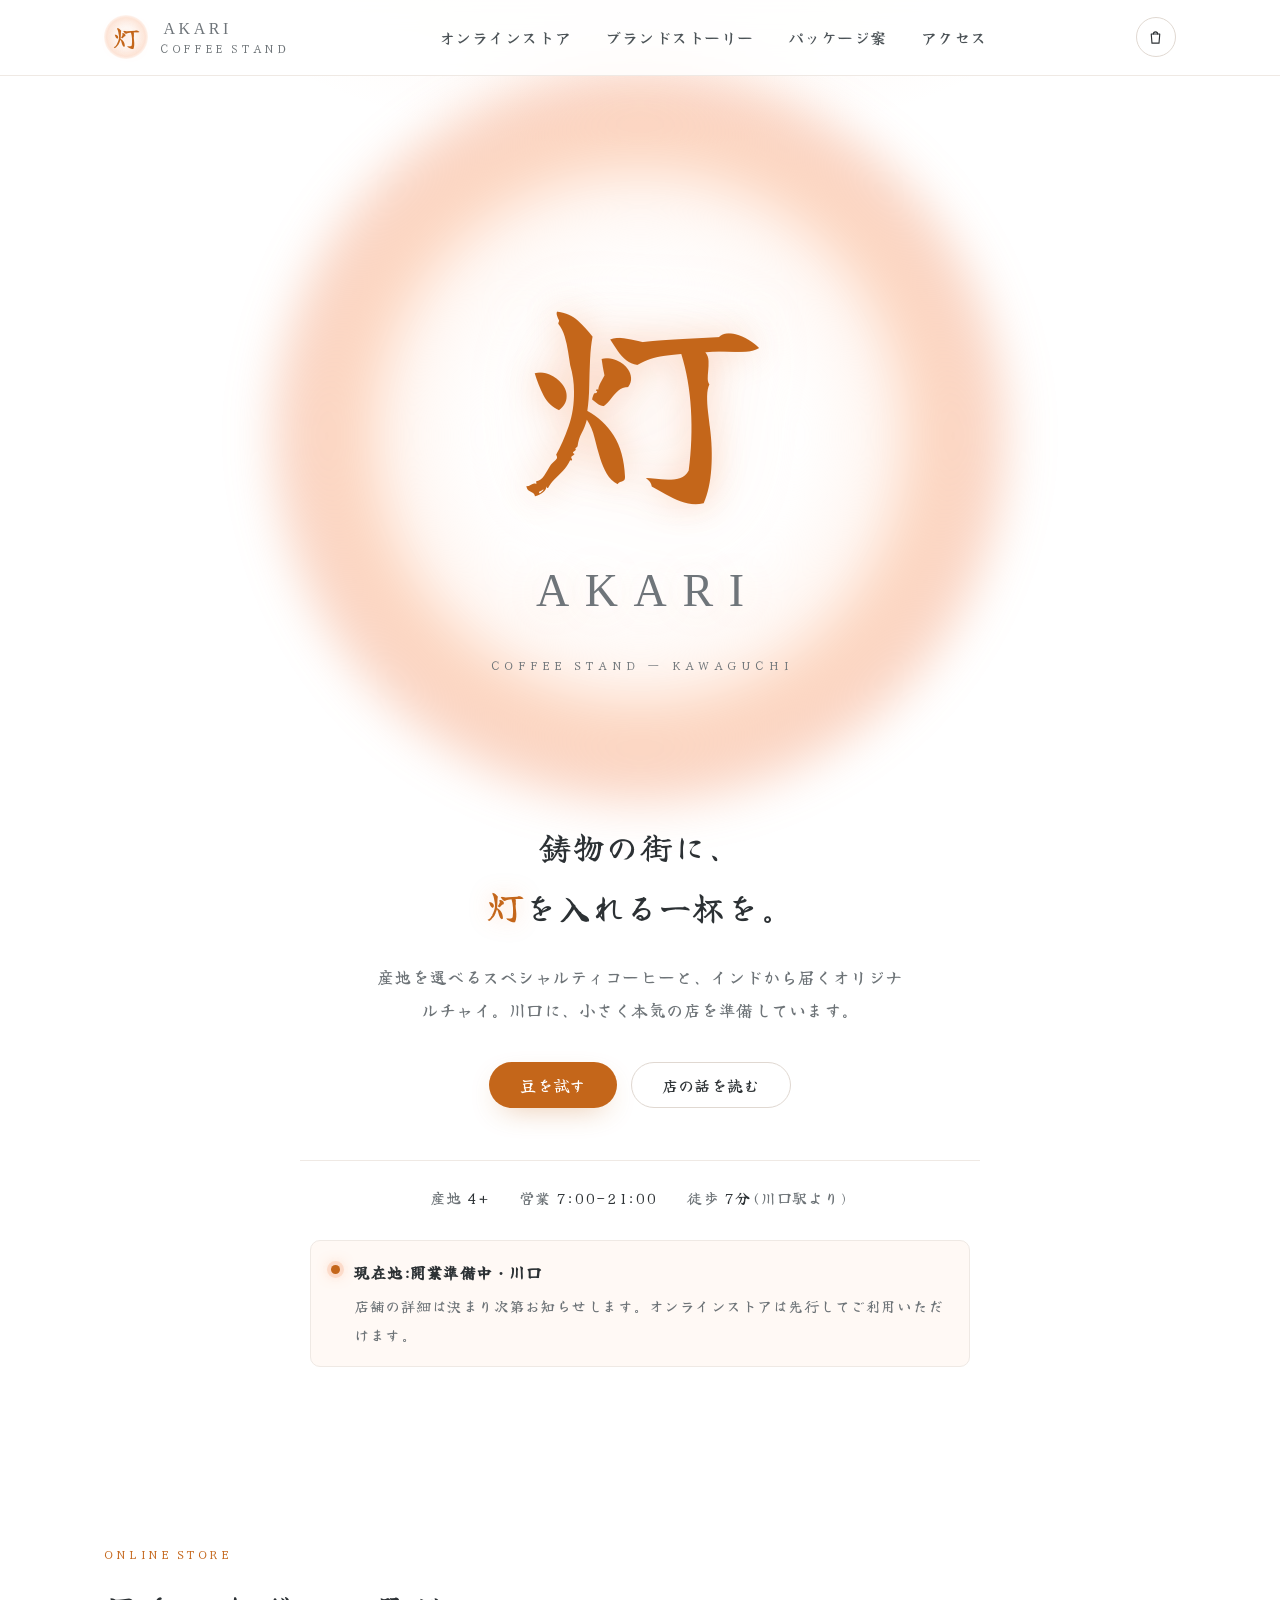
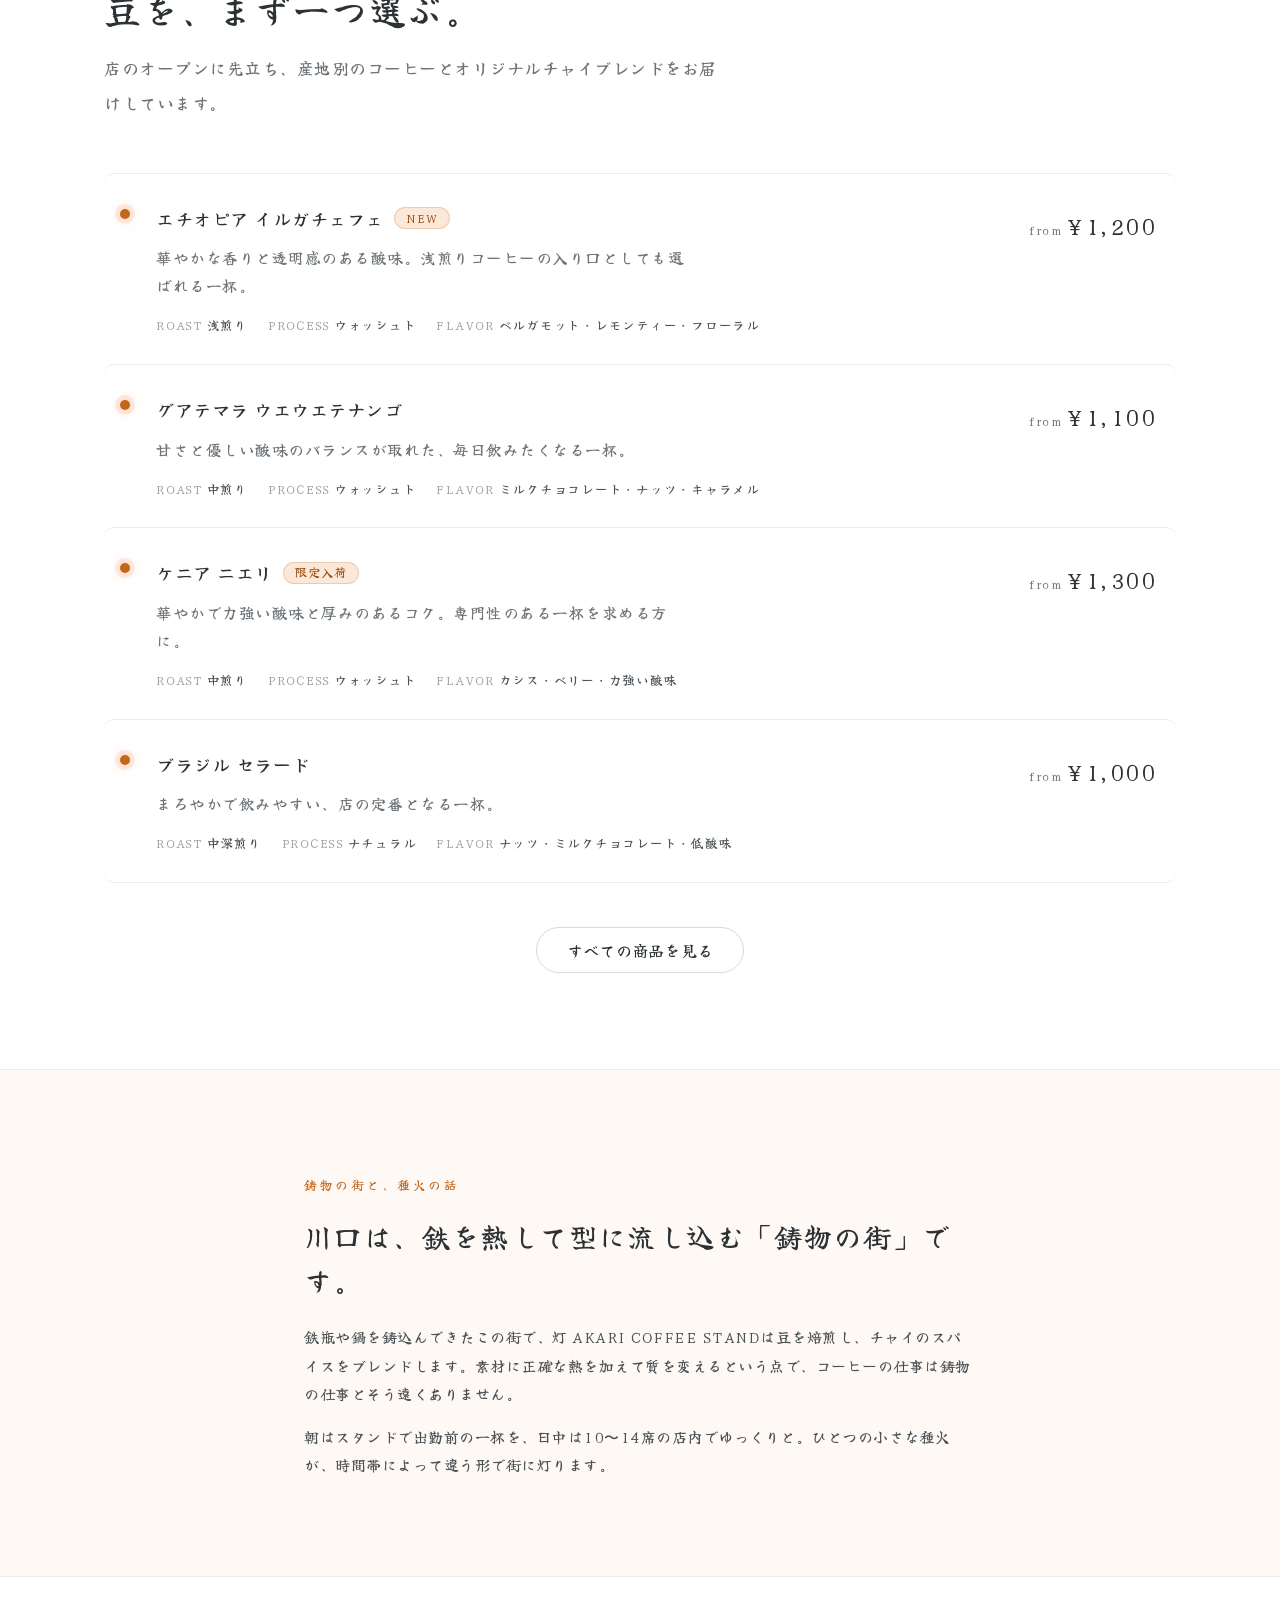
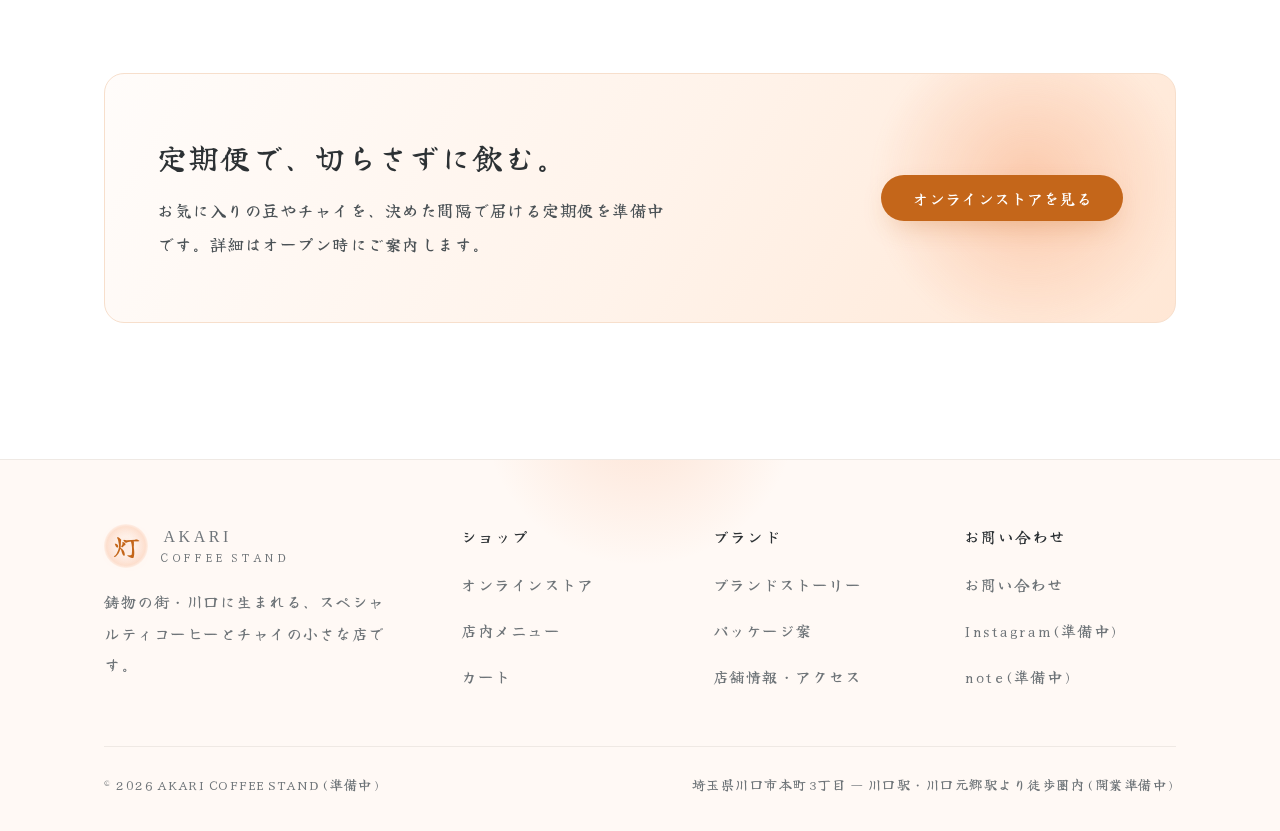
==== commit 7e3b4b27: "書体をブランドイメージの2つに統一(和文=灯の筆書体 / 欧文=AKARIのローマン体) 日本語は「灯」の筆書体 Yuji Syuku、英数字は「AKARI」の手彫りローマン体 IM Fell Eng" ====
--- a/index.html
+++ b/index.html
@@ -8,7 +8,7 @@
 <title>灯 AKARI COFFEE STAND ― 川口のスペシャルティコーヒー&チャイ</title>
 <link rel="preconnect" href="https://fonts.googleapis.com">
 <link rel="preconnect" href="https://fonts.gstatic.com" crossorigin>
-<link href="https://fonts.googleapis.com/css2?family=Yuji+Syuku&family=Zen+Old+Mincho:wght@400;500;600;700;900&family=Noto+Sans+JP:wght@400;500;700&family=IBM+Plex+Mono:wght@400;500&display=swap" rel="stylesheet">
+<link href="https://fonts.googleapis.com/css2?family=Yuji+Syuku&family=IM+Fell+English&display=swap" rel="stylesheet">
 <link rel="icon" href="data:image/svg+xml,%3Csvg%20xmlns='http://www.w3.org/2000/svg'%20viewBox='0%200%2064%2064'%3E%3Ccircle%20cx='32'%20cy='32'%20r='31'%20fill='%23FFF3E9'/%3E%3Ctext%20x='32'%20y='47'%20font-size='42'%20text-anchor='middle'%20fill='%23C4661A'%20font-family='serif'%3E%E7%81%AF%3C/text%3E%3C/svg%3E">
 <link rel="stylesheet" href="assets/styles.css">
 </head>
--- a/assets/styles.css
+++ b/assets/styles.css
@@ -15,8 +15,8 @@
 
   --ink:              #2C3134;   /* 見出し */
   --ink-soft:         #4B5256;   /* 本文 */
-  --rust:             #8B9195;   /* AKARIの灰 ― 補助テキスト・ラベル */
-  --rust-light:       #B9BEC1;   /* 無効状態 */
+  --rust:             #6E7478;   /* AKARIの灰 ― 補助テキスト・ラベル */
+  --rust-light:       #9AA0A4;   /* 無効状態・装飾 */
   --hairline:         #EFE9E4;   /* 罫線 */
   --hairline-strong:  #E0D8D1;
 
@@ -42,10 +42,16 @@
   --radius-pill: 999px;
   --radius-btn: 999px;
 
-  --font-mark:    "Yuji Syuku", "Zen Old Mincho", serif;      /* 灯(筆文字)専用 */
-  --font-display: "Zen Old Mincho", "Noto Serif JP", serif;   /* 見出し・欧文ワードマーク */
-  --font-body:    "Noto Sans JP", sans-serif;                 /* 本文・UI */
-  --font-spec:    "IBM Plex Mono", monospace;                 /* スペック数値専用 */
+  /* ---- 書体はブランドイメージの2つだけ ----
+     日本語 = 「灯」の筆書体(Yuji Syuku)
+     英数字 = 「AKARI」の手彫りローマン体(IM Fell English)
+     欧文を先に置くと、英数字はIM Fell・和文はYuji Syukuへ字ごとに振り分けられる。 */
+  --font-latin:   "IM Fell English", serif;
+  --font-jp:      "Yuji Syuku", serif;
+  --font-mark:    "Yuji Syuku", serif;                                  /* 灯・和文の筆 */
+  --font-display: "IM Fell English", "Yuji Syuku", serif;               /* 見出し */
+  --font-body:    "IM Fell English", "Yuji Syuku", serif;               /* 本文・UI */
+  --font-spec:    "IM Fell English", "Yuji Syuku", serif;               /* スペック・数値 */
 
   --header-h: 76px;
   --wrap: 1120px;
@@ -57,8 +63,9 @@
   margin:0;
   color: var(--ink-soft);
   font-family: var(--font-body);
-  font-size: 16px;
-  line-height: 1.9;
+  font-size: 17px;
+  line-height: 2.05;
+  letter-spacing: .03em;
   background-color: var(--paper);
   background-image:
     radial-gradient(760px 460px at 50% -180px, rgba(244,136,78,.13), rgba(255,255,255,0) 72%);
@@ -74,8 +81,9 @@
   font-family: var(--font-display);
   color: var(--ink);
   margin: 0;
-  font-weight: 700;
-  letter-spacing: .01em;
+  font-weight:400;
+  letter-spacing: .05em;
+  line-height: 1.65;
 }
 p{ margin:0; }
 .accent{ color: var(--ember); }
@@ -170,11 +178,11 @@
 .brand:hover .brand-mark{ text-shadow: 0 0 22px rgba(244,136,78,.75); }
 .brand-word{ display:flex; flex-direction:column; line-height:1.15; }
 .brand-name{
-  font-family: var(--font-display); font-weight:500; font-size:16px; color: #6F757A;
+  font-family: var(--font-latin); font-weight:400; font-size:16px; color: #6F757A;
   letter-spacing:.22em; text-indent:.22em;
 }
 .brand-sub{
-  font-family: var(--font-body); font-size:9px; letter-spacing:.22em;
+  font-family: var(--font-body); font-size:12px; letter-spacing:.22em;
   color: var(--rust); text-transform:uppercase; margin-top:3px;
 }
 
@@ -182,7 +190,7 @@
   display:flex; align-items:center; gap:34px;
 }
 .nav-desktop a{
-  font-size:14px; color: var(--ink-soft); position:relative; padding:8px 0;
+  font-size:16px; color: var(--ink-soft); position:relative; padding:8px 0;
   transition: color .15s ease;
 }
 .nav-desktop a::after{
@@ -209,7 +217,7 @@
   position:absolute; top:-4px; right:-4px;
   min-width:18px; height:18px; padding:0 4px;
   border-radius:999px; background: var(--ember); color:#fff;
-  font-family: var(--font-body); font-size:10px; font-weight:700;
+  font-family: var(--font-body); font-size:12px; font-weight:400;
   display:flex; align-items:center; justify-content:center;
   border:2px solid var(--paper);
   box-shadow: 0 0 10px rgba(244,136,78,.6);
@@ -241,7 +249,7 @@
 }
 .nav-mobile-close svg{ width:16px; height:16px; stroke: var(--ink); }
 .nav-mobile a{
-  padding:14px 0; font-size:15px; color: var(--ink);
+  padding:14px 0; font-size:17px; color: var(--ink);
   border-bottom:1px solid var(--hairline);
 }
 .nav-mobile a:hover{ color: var(--ember); }
@@ -252,7 +260,7 @@
 .btn{
   display:inline-flex; align-items:center; justify-content:center; gap:8px;
   padding:14px 30px; border-radius: var(--radius-btn);
-  font-family: var(--font-body); font-size:14px; font-weight:700; letter-spacing:.02em;
+  font-family: var(--font-body); font-size:16px; font-weight:400; letter-spacing:.02em;
   border:1px solid transparent; cursor:pointer; line-height:1;
   transition: background .18s ease, color .18s ease, border-color .18s ease, box-shadow .22s ease, transform .18s ease;
 }
@@ -270,14 +278,14 @@
 .btn-ghost{ background: transparent; border-color: var(--hairline); color: var(--rust); }
 .btn-ghost:hover{ border-color: var(--ember); color: var(--ember); }
 .btn-block{ width:100%; }
-.btn-sm{ padding:11px 20px; font-size:13px; }
+.btn-sm{ padding:11px 20px; font-size:14.5px; }
 .btn[disabled]{ opacity:.45; cursor:not-allowed; box-shadow:none; }
 
 .badge{
   display:inline-flex; align-items:center; height:22px; padding:0 11px;
   border-radius: var(--radius-pill); background: var(--ember-tint);
   color: var(--ember-deep); border:1px solid rgba(196,102,26,.22);
-  font-size:10.5px; font-weight:700; letter-spacing:.1em; margin-left:10px;
+  font-size:12px; font-weight:400; letter-spacing:.1em; margin-left:10px;
   font-family: var(--font-body);
 }
 .badge-sage{ background: var(--sage-tint); border-color: rgba(110,124,76,.25); color: var(--sage); }
@@ -286,7 +294,7 @@
 .tag{
   display:inline-flex; align-items:center; padding:6px 13px; border-radius: var(--radius-pill);
   background: var(--paper-soft); border:1px solid var(--hairline);
-  font-size:12px; color: var(--rust);
+  font-size:13.5px; color: var(--rust);
 }
 
 /* ==========================================================================
@@ -300,12 +308,12 @@
   border-bottom:1px solid var(--hairline);
 }
 .eyebrow{
-  display:inline-block; font-family: var(--font-spec); font-size:11px; letter-spacing:.2em;
+  display:inline-block; font-family: var(--font-spec); font-size:12.5px; letter-spacing:.2em;
   color: var(--ember); text-transform:uppercase; margin-bottom:16px;
 }
 .section-head{ max-width:620px; margin-bottom:52px; }
 .section-head h2{ font-size: clamp(25px,3.4vw,36px); line-height:1.45; }
-.section-head .lead{ margin-top:16px; color: var(--rust); font-size:15px; }
+.section-head .lead{ margin-top:16px; color: var(--rust); font-size:17px; }
 .section-foot{ margin-top:44px; }
 
 .grid{ display:grid; gap:28px; }
@@ -356,7 +364,7 @@
 .lamp-word{
   position:relative; z-index:1;
   margin-top: clamp(18px, 3vw, 34px);
-  font-family: var(--font-display); font-weight:500;
+  font-family: var(--font-latin); font-weight:400;
   font-size: clamp(28px, 5.2vw, 46px);
   letter-spacing:.34em; text-indent:.34em;
   color: #6F757A;
@@ -365,14 +373,14 @@
 .lamp-sub{
   position:relative; z-index:1;
   margin-top:14px;
-  font-family: var(--font-spec); font-size:11px; letter-spacing:.34em; text-indent:.34em;
+  font-family: var(--font-spec); font-size:12.5px; letter-spacing:.34em; text-indent:.34em;
   color: var(--rust); text-transform:uppercase;
 }
 
 .hero-tagline{
   position:relative; z-index:1;
   margin-top: clamp(28px, 5vw, 48px);
-  font-family: var(--font-display); font-weight:700;
+  font-family: var(--font-display); font-weight:400;
   font-size: clamp(22px, 3.4vw, 32px); line-height:1.75;
   color: var(--ink);
 }
@@ -383,31 +391,31 @@
 .hero-sub{
   position:relative; z-index:1;
   margin-top:22px; max-width:540px;
-  color: var(--rust); font-size:15px; line-height:1.95;
+  color: var(--rust); font-size:17px; line-height:1.95;
 }
 .hero-actions{ position:relative; z-index:1; display:flex; gap:14px; margin-top:36px; flex-wrap:wrap; justify-content:center; }
 
 .spec-strip{
   margin-top:52px; padding-top:22px; border-top:1px solid var(--hairline);
   display:flex; gap:30px; flex-wrap:wrap; justify-content:center;
-  font-family: var(--font-spec); font-size:12px; letter-spacing:.04em; color: var(--rust);
-  width:100%; max-width:660px;
-}
-.spec-strip b{ color: var(--ink); font-weight:500; }
+  font-family: var(--font-spec); font-size:15px; letter-spacing:.06em; color: var(--rust);
+  width:100%; max-width:680px;
+}
+.spec-strip b{ color: var(--ink); font-weight:400; }
 
 .status-line{
   margin-top:26px; width:100%; max-width:660px;
   padding:16px 20px; border:1px solid var(--hairline); border-radius: var(--radius-md);
   background: var(--paper-soft);
   display:flex; align-items:flex-start; gap:14px; text-align:left;
-  font-size:13.5px; color: var(--ink-soft);
+  font-size:15.5px; color: var(--ink-soft);
 }
 .status-line .tick{
   width:9px; height:9px; border-radius:50%; background: var(--ember); flex-shrink:0;
   margin-top:8px; box-shadow: 0 0 0 4px rgba(244,136,78,.18), 0 0 14px rgba(244,136,78,.7);
 }
 .status-line strong{ color: var(--ink); }
-.status-line .muted{ color: var(--rust); display:block; margin-top:2px; font-size:13px; }
+.status-line .muted{ color: var(--rust); display:block; margin-top:2px; font-size:14.5px; }
 
 /* 内側ページ:小さな灯りを一点だけ添える */
 .page-mark{
@@ -423,7 +431,7 @@
 }
 .page-title{ font-size: clamp(29px,4.4vw,44px); line-height:1.45; max-width:640px; }
 .page-title .accent{ color: var(--ember); }
-.page-lead{ margin-top:18px; max-width:560px; color: var(--rust); font-size:15px; }
+.page-lead{ margin-top:18px; max-width:560px; color: var(--rust); font-size:17px; }
 
 /* ==========================================================================
    Product list ― spec row
@@ -454,22 +462,22 @@
 .spec-row.is-chai:hover .spec-row-dot{ box-shadow: 0 0 0 7px rgba(110,124,76,.18), 0 0 20px rgba(110,124,76,.7); }
 .spec-row-main{ min-width:0; }
 .spec-row-name{
-  font-family: var(--font-display); font-weight:700; font-size:18px; color: var(--ink);
+  font-family: var(--font-display); font-weight:400; font-size:18px; color: var(--ink);
   display:flex; align-items:center; flex-wrap:wrap;
 }
-.spec-row-lead{ margin-top:8px; font-size:13.5px; color: var(--rust); max-width:540px; line-height:1.8; }
+.spec-row-lead{ margin-top:8px; font-size:15.5px; color: var(--rust); max-width:540px; line-height:1.8; }
 .spec-row-tags{
   margin-top:12px; display:flex; gap:20px; flex-wrap:wrap;
-  font-family: var(--font-spec); font-size:11px; letter-spacing:.06em; color: var(--rust-light);
-}
-.spec-row-tags b{ color: var(--ink-soft); font-weight:500; }
+  font-family: var(--font-spec); font-size:12.5px; letter-spacing:.06em; color: var(--rust-light);
+}
+.spec-row-tags b{ color: var(--ink-soft); font-weight:400; }
 .spec-row-price{
-  font-family: var(--font-display); font-size:19px; color: var(--ink); font-weight:700;
-  white-space:nowrap; padding-top:2px;
+  font-family: var(--font-display); font-size:23px; color: var(--ink); font-weight:400;
+  white-space:nowrap; padding-top:2px; letter-spacing:.02em;
   transition: color .18s ease;
 }
 .spec-row:hover .spec-row-price{ color: var(--ember); }
-.spec-row-price .from{ font-size:11px; color: var(--rust); font-weight:400; margin-right:4px; font-family: var(--font-body); }
+.spec-row-price .from{ font-size:12.5px; color: var(--rust); font-weight:400; margin-right:4px; font-family: var(--font-body); }
 
 /* ==========================================================================
    Filters
@@ -478,7 +486,7 @@
 .filter-btn{
   padding:9px 20px; border-radius: var(--radius-pill);
   border:1px solid var(--hairline-strong); background: var(--panel);
-  font-size:13px; color: var(--ink-soft); cursor:pointer;
+  font-size:14.5px; color: var(--ink-soft); cursor:pointer;
   transition: all .18s ease;
 }
 .filter-btn.is-active{
@@ -496,11 +504,11 @@
   padding:15px 0; border-bottom:1px dashed var(--hairline);
 }
 .menu-row:first-child{ padding-top:0; }
-.menu-row-name{ font-size:15.5px; color: var(--ink); }
-.menu-row-note{ display:block; margin-top:4px; font-size:12.5px; color: var(--rust); }
-.menu-row-price{ font-family: var(--font-spec); font-size:13.5px; color: var(--ink-soft); white-space:nowrap; }
+.menu-row-name{ font-size:17.5px; color: var(--ink); }
+.menu-row-note{ display:block; margin-top:4px; font-size:14px; color: var(--rust); }
+.menu-row-price{ font-family: var(--font-spec); font-size:17px; color: var(--ink-soft); white-space:nowrap; }
 .menu-group-title{
-  margin: 44px 0 8px; font-size:15px; color:var(--ink); letter-spacing:.04em;
+  margin: 44px 0 8px; font-size:17px; color:var(--ink); letter-spacing:.04em;
   display:flex; align-items:center; gap:10px;
 }
 .menu-group-title::before{
@@ -549,27 +557,27 @@
 }
 .pd-media.is-chai .pd-media-mark{ color: var(--sage); text-shadow: 0 0 30px rgba(110,124,76,.3); }
 .pd-media .pd-media-name{
-  margin-top:26px; font-family: var(--font-display); font-weight:700; color: var(--ink);
+  margin-top:26px; font-family: var(--font-display); font-weight:400; color: var(--ink);
   font-size:16px; letter-spacing:.06em; text-align:center; padding:0 24px;
 }
 .pd-media .pd-media-spec{
-  margin-top:10px; font-family: var(--font-spec); font-size:11px; letter-spacing:.16em; color: var(--rust);
-}
-
-.pd-breadcrumb{ font-size:13px; color: var(--rust); margin-bottom:18px; }
+  margin-top:10px; font-family: var(--font-spec); font-size:12.5px; letter-spacing:.16em; color: var(--rust);
+}
+
+.pd-breadcrumb{ font-size:14.5px; color: var(--rust); margin-bottom:18px; }
 .pd-breadcrumb a:hover{ color: var(--ember); }
 .pd-title{ font-size: clamp(26px,3.2vw,36px); line-height:1.45; }
-.pd-note{ margin-top:16px; color: var(--rust); font-size:15px; }
-.pd-price{ font-family: var(--font-display); font-size:27px; margin-top:24px; color: var(--ink); font-weight:700; }
+.pd-note{ margin-top:16px; color: var(--rust); font-size:17px; }
+.pd-price{ font-family: var(--font-display); font-size:32px; margin-top:24px; color: var(--ink); font-weight:400; letter-spacing:.02em; }
 .pd-tags{ display:flex; gap:8px; margin-top:18px; flex-wrap:wrap; }
 
 .option-group{ margin-top:30px; }
-.option-label{ font-size:13px; font-weight:700; color: var(--ink); margin-bottom:12px; display:block; }
+.option-label{ font-size:14.5px; font-weight:400; color: var(--ink); margin-bottom:12px; display:block; }
 .option-row{ display:flex; gap:10px; flex-wrap:wrap; }
 .option-chip{
   padding:11px 22px; border-radius: var(--radius-pill);
   border:1px solid var(--hairline-strong); background: var(--panel);
-  font-size:13.5px; color: var(--ink-soft); cursor:pointer; transition: all .18s ease;
+  font-size:15.5px; color: var(--ink-soft); cursor:pointer; transition: all .18s ease;
 }
 .option-chip:hover{ border-color: var(--ember); color: var(--ember); }
 .option-chip.is-active{
@@ -590,10 +598,10 @@
 .qty-control input{
   width:46px; height:40px; border:none; border-left:1px solid var(--hairline);
   border-right:1px solid var(--hairline); text-align:center;
-  font-family: var(--font-spec); font-size:14px; color: var(--ink); background: transparent;
+  font-family: var(--font-spec); font-size:19px; color: var(--ink); background: transparent;
 }
 .pd-actions{ display:flex; gap:12px; margin-top:30px; }
-.pd-add-note{ margin-top:14px; font-size:12.5px; color: var(--ember); display:none; }
+.pd-add-note{ margin-top:14px; font-size:14px; color: var(--ember); display:none; }
 .pd-add-note.show{ display:block; }
 
 .pd-detail-block{ margin-top:52px; border-top:1px solid var(--hairline); padding-top:32px; }
@@ -605,8 +613,8 @@
   background: var(--paper-soft); border:1px solid var(--hairline); border-radius: var(--radius-md);
   padding:16px 10px; text-align:center;
 }
-.notes-grid .note-item .n-label{ font-size:10px; color: var(--rust); font-family: var(--font-spec); letter-spacing:.12em; }
-.notes-grid .note-item .n-val{ margin-top:8px; font-family: var(--font-display); font-weight:700; font-size:14.5px; color: var(--ink); }
+.notes-grid .note-item .n-label{ font-size:12px; color: var(--rust); font-family: var(--font-spec); letter-spacing:.12em; }
+.notes-grid .note-item .n-val{ margin-top:8px; font-family: var(--font-display); font-weight:400; font-size:16.5px; color: var(--ink); }
 
 /* ==========================================================================
    Cart drawer
@@ -630,7 +638,7 @@
 }
 .cart-drawer-head h3{ font-size:17px; }
 .cart-drawer-body{ flex:1; overflow-y:auto; padding:8px 24px 16px; }
-.cart-drawer-empty{ text-align:center; padding:64px 10px; color: var(--rust); font-size:14px; line-height:2; }
+.cart-drawer-empty{ text-align:center; padding:64px 10px; color: var(--rust); font-size:16px; line-height:2; }
 .cart-line{ display:flex; gap:14px; padding:18px 0; border-bottom:1px solid var(--hairline); }
 .cart-line-media{
   width:60px; height:60px; border-radius:50%; flex-shrink:0; position:relative;
@@ -644,14 +652,14 @@
   text-shadow: 0 0 12px rgba(244,136,78,.5);
 }
 .cart-line-info{ flex:1; min-width:0; }
-.cart-line-name{ font-family: var(--font-display); font-size:15px; color: var(--ink); font-weight:700; }
-.cart-line-variant{ font-size:12px; color: var(--rust); margin-top:4px; }
+.cart-line-name{ font-family: var(--font-display); font-size:17px; color: var(--ink); font-weight:400; }
+.cart-line-variant{ font-size:13.5px; color: var(--rust); margin-top:4px; }
 .cart-line-foot{ display:flex; align-items:center; justify-content:space-between; margin-top:12px; }
-.cart-line-remove{ font-size:12px; color: var(--rust); cursor:pointer; background:none; border:none; padding:0; transition: color .15s ease; }
+.cart-line-remove{ font-size:13.5px; color: var(--rust); cursor:pointer; background:none; border:none; padding:0; transition: color .15s ease; }
 .cart-line-remove:hover{ color: var(--ember); }
 .cart-drawer-foot{ padding:20px 24px 26px; border-top:1px solid var(--hairline); background: var(--paper-soft); }
-.cart-subtotal{ display:flex; justify-content:space-between; align-items:baseline; font-size:14px; margin-bottom:18px; color: var(--rust); }
-.cart-subtotal strong{ font-family: var(--font-display); font-size:20px; color: var(--ink); }
+.cart-subtotal{ display:flex; justify-content:space-between; align-items:baseline; font-size:16px; margin-bottom:18px; color: var(--rust); }
+.cart-subtotal strong{ font-family: var(--font-display); font-size:23px; color: var(--ink); }
 
 /* ==========================================================================
    Cart page
@@ -675,7 +683,7 @@
 }
 .cart-page-info{ display:flex; flex-direction:column; justify-content:space-between; gap:18px; }
 .cart-page-foot{ display:flex; align-items:center; justify-content:space-between; gap:20px; flex-wrap:wrap; }
-.price{ font-family: var(--font-display); font-weight:700; font-size:16px; color: var(--ink); }
+.price{ font-family: var(--font-display); font-weight:400; font-size:19px; color: var(--ink); }
 
 .summary-box{
   background: var(--paper-soft); border:1px solid var(--hairline);
@@ -685,14 +693,14 @@
 }
 .summary-row{
   display:flex; align-items:baseline; justify-content:space-between; gap:16px;
-  padding:11px 0; font-size:14px; color: var(--ink-soft);
+  padding:11px 0; font-size:16px; color: var(--ink-soft);
   border-bottom:1px dashed var(--hairline);
 }
 .summary-row.total{
   border-bottom:none; border-top:1px solid var(--hairline-strong);
   margin-top:8px; padding-top:18px; color: var(--ink);
 }
-.summary-row.total strong{ font-family: var(--font-display); font-size:22px; color: var(--ember); }
+.summary-row.total strong{ font-family: var(--font-display); font-size:26px; color: var(--ember); }
 
 .empty-cart{ text-align:center; padding:88px 20px; }
 .thanks-panel{
@@ -718,7 +726,7 @@
 }
 /* 完了マークの「✓」は本文書体で(筆文字は「灯」専用) */
 .thanks-panel .mark, .thanks-inline .mark{
-  font-family: var(--font-body); font-weight:700; text-shadow: 0 0 20px rgba(244,136,78,.4);
+  font-family: var(--font-body); font-weight:400; text-shadow: 0 0 20px rgba(244,136,78,.4);
 }
 .thanks-panel .mark{ font-size:42px; }
 
@@ -726,12 +734,12 @@
    Forms
    ========================================================================== */
 .form-field{ margin-bottom:20px; }
-.form-field label{ display:block; font-size:13px; font-weight:700; color: var(--ink); margin-bottom:9px; }
+.form-field label{ display:block; font-size:14.5px; font-weight:400; color: var(--ink); margin-bottom:9px; }
 .form-field .optional{ font-weight:400; color: var(--rust); margin-left:6px; }
 .form-field input, .form-field select, .form-field textarea{
   width:100%; padding:13px 16px; border:1px solid var(--hairline-strong);
   border-radius: var(--radius-md); background: var(--panel);
-  font-family: var(--font-body); font-size:14.5px; color: var(--ink);
+  font-family: var(--font-body); font-size:16.5px; color: var(--ink);
   transition: border-color .18s ease, box-shadow .18s ease;
 }
 .form-field input:focus, .form-field select:focus, .form-field textarea:focus{
@@ -739,7 +747,7 @@
 }
 .form-field textarea{ resize:vertical; }
 .form-row-2{ display:grid; grid-template-columns:1fr 1fr; gap:16px; }
-.form-note{ font-size:12.5px; color: var(--rust); margin-top:-8px; margin-bottom:20px; line-height:1.9; }
+.form-note{ font-size:14px; color: var(--rust); margin-top:-8px; margin-bottom:20px; line-height:1.9; }
 
 /* ==========================================================================
    Story / values / timeline
@@ -754,7 +762,7 @@
 }
 .story-visual .caption{
   position:absolute; left:22px; bottom:20px;
-  font-family: var(--font-spec); font-size:10.5px; letter-spacing:.16em; color: var(--rust);
+  font-family: var(--font-spec); font-size:12px; letter-spacing:.16em; color: var(--rust);
 }
 .glow-plate::before{
   content:""; position:absolute; left:50%; top:46%;
@@ -787,7 +795,7 @@
 
 .story-copy h2{ font-size: clamp(23px,3vw,31px); line-height:1.55; margin-bottom:18px; }
 .story-copy p + p{ margin-top:16px; }
-.story-copy p{ color: var(--ink-soft); font-size:15px; }
+.story-copy p{ color: var(--ink-soft); font-size:17px; }
 
 .value-list{ display:flex; flex-direction:column; max-width:780px; margin:0 auto; }
 .value-row{ padding:28px 0 28px 28px; border-top:1px solid var(--hairline); position:relative; }
@@ -798,23 +806,23 @@
 }
 .value-row:last-child{ border-bottom:1px solid var(--hairline); }
 .value-row h3{ font-size:18px; margin-bottom:10px; }
-.value-row p{ font-size:14px; color: var(--rust); max-width:580px; }
+.value-row p{ font-size:16px; color: var(--rust); max-width:580px; }
 
 .quote-block{
   max-width:720px; margin:0 auto; text-align:center; position:relative; padding:20px 0;
 }
 .quote-block blockquote{
-  margin:0; font-family: var(--font-display); font-weight:500;
+  margin:0; font-family: var(--font-display); font-weight:400;
   font-size: clamp(20px,2.8vw,27px); line-height:1.9; color: var(--ink);
 }
-.quote-block cite{ display:block; margin-top:24px; font-style:normal; font-size:13px; color: var(--rust); }
+.quote-block cite{ display:block; margin-top:24px; font-style:normal; font-size:14.5px; color: var(--rust); }
 
 .timeline{ display:flex; flex-direction:column; }
 .timeline-row{ display:grid; grid-template-columns: 130px 1fr; gap:26px; padding:22px 0; border-top:1px solid var(--hairline); }
 .timeline-row:last-child{ border-bottom:1px solid var(--hairline); }
-.timeline-time{ font-family: var(--font-spec); font-size:12px; color: var(--ember); padding-top:3px; letter-spacing:.06em; }
-.timeline-body h4{ font-size:15.5px; margin-bottom:8px; }
-.timeline-body p{ font-size:13.5px; color: var(--rust); }
+.timeline-time{ font-family: var(--font-spec); font-size:13.5px; color: var(--ember); padding-top:3px; letter-spacing:.06em; }
+.timeline-body h4{ font-size:17.5px; margin-bottom:8px; }
+.timeline-body p{ font-size:15.5px; color: var(--rust); }
 
 /* ==========================================================================
    Package concepts
@@ -846,7 +854,7 @@
   font-family: var(--font-mark); font-size:26px; color: var(--ember); line-height:1;
   text-shadow: 0 0 12px rgba(244,136,78,.4);
 }
-.pouch-kraft .pk-name{ font-family: var(--font-display); font-weight:700; font-size:10px; color: var(--ink); letter-spacing:.14em; }
+.pouch-kraft .pk-name{ font-family: var(--font-display); font-weight:400; font-size:10px; color: var(--ink); letter-spacing:.14em; }
 .pouch-kraft .pk-sub{ font-family: var(--font-spec); font-size:7px; color: var(--rust); letter-spacing:.12em; }
 
 /* 02 光輪(ブランドイメージ準拠) */
@@ -904,8 +912,8 @@
    ========================================================================== */
 .info-list{ display:flex; flex-direction:column; }
 .info-row{ display:grid; grid-template-columns: 130px 1fr; gap:20px; padding:18px 0; border-bottom:1px solid var(--hairline); }
-.info-row dt{ font-size:11.5px; color: var(--rust); font-family: var(--font-spec); letter-spacing:.06em; padding-top:4px; }
-.info-row dd{ margin:0; font-size:15px; color: var(--ink); }
+.info-row dt{ font-size:13px; color: var(--rust); font-family: var(--font-spec); letter-spacing:.06em; padding-top:4px; }
+.info-row dd{ margin:0; font-size:17px; color: var(--ink); }
 .map-frame{
   aspect-ratio: 16/9; border-radius: var(--radius-lg); overflow:hidden; box-shadow: var(--shadow-md);
   border:1px solid var(--hairline);
@@ -923,7 +931,7 @@
 .map-pin svg{ width:20px; height:20px; stroke: var(--ember); fill:var(--ember); }
 .map-note{
   position:absolute; bottom:18px; left:18px; background: var(--panel); padding:9px 15px;
-  border-radius: var(--radius-pill); font-size:12.5px; border:1px solid var(--hairline-strong); color: var(--rust);
+  border-radius: var(--radius-pill); font-size:14px; border:1px solid var(--hairline-strong); color: var(--rust);
 }
 
 /* ==========================================================================
@@ -943,7 +951,7 @@
 }
 .cta-band > *{ position:relative; z-index:1; }
 .cta-band h2{ color: var(--ink); font-size: clamp(22px,3vw,30px); max-width:560px; line-height:1.55; }
-.cta-band p{ color: var(--ink-soft); margin-top:14px; font-size:14.5px; max-width:520px; }
+.cta-band p{ color: var(--ink-soft); margin-top:14px; font-size:16.5px; max-width:520px; }
 
 /* ==========================================================================
    Footer
@@ -961,15 +969,15 @@
 }
 .site-footer .wrap{ position:relative; z-index:1; }
 .footer-grid{ display:grid; grid-template-columns: 1.5fr 1fr 1fr 1fr; gap:40px; }
-.footer-brand p{ margin-top:18px; font-size:13.5px; color: var(--rust); max-width:290px; }
-.footer-col h4{ font-family: var(--font-display); font-size:13.5px; color: var(--ink); margin-bottom:18px; letter-spacing:.06em; }
+.footer-brand p{ margin-top:18px; font-size:15.5px; color: var(--rust); max-width:290px; }
+.footer-col h4{ font-family: var(--font-display); font-size:15.5px; color: var(--ink); margin-bottom:18px; letter-spacing:.06em; }
 .footer-col ul{ display:flex; flex-direction:column; gap:11px; }
-.footer-col a{ font-size:13.5px; color: var(--rust); transition: color .15s ease; }
+.footer-col a{ font-size:15.5px; color: var(--rust); transition: color .15s ease; }
 .footer-col a:hover{ color: var(--ember); }
 .footer-bottom{
   margin-top:52px; padding-top:24px; border-top:1px solid var(--hairline);
   display:flex; justify-content:space-between; flex-wrap:wrap; gap:12px;
-  font-size:12px; color: var(--rust);
+  font-size:13.5px; color: var(--rust);
 }
 
 /* ==========================================================================
@@ -978,7 +986,7 @@
 .toast{
   position: fixed; left:50%; bottom:28px; transform: translateX(-50%) translateY(20px);
   background: #2C3134; color:#fff; padding:14px 22px; border-radius: var(--radius-pill);
-  font-size:13.5px; box-shadow: var(--shadow-lg); opacity:0; pointer-events:none;
+  font-size:15.5px; box-shadow: var(--shadow-lg); opacity:0; pointer-events:none;
   transition: opacity .2s ease, transform .2s ease; z-index:400;
 }
 .toast.show{ opacity:1; transform: translateX(-50%) translateY(0); }
